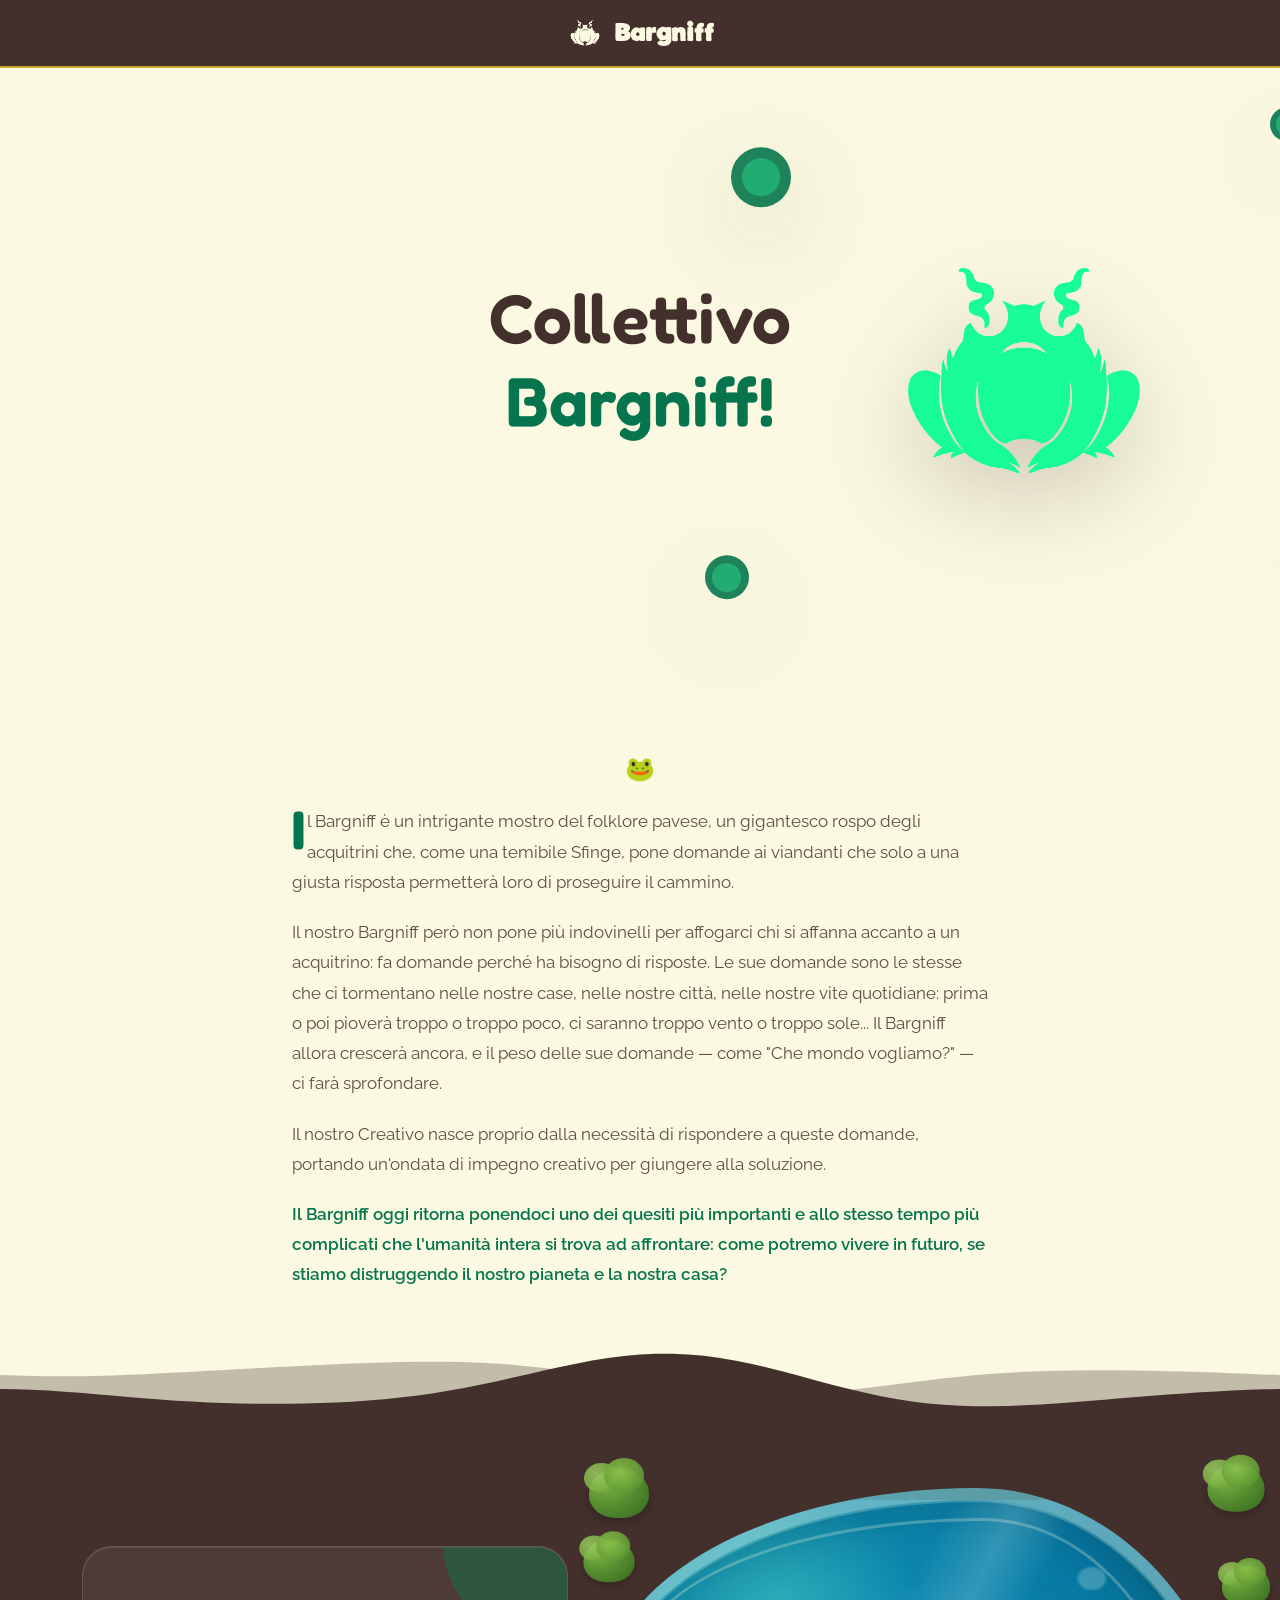
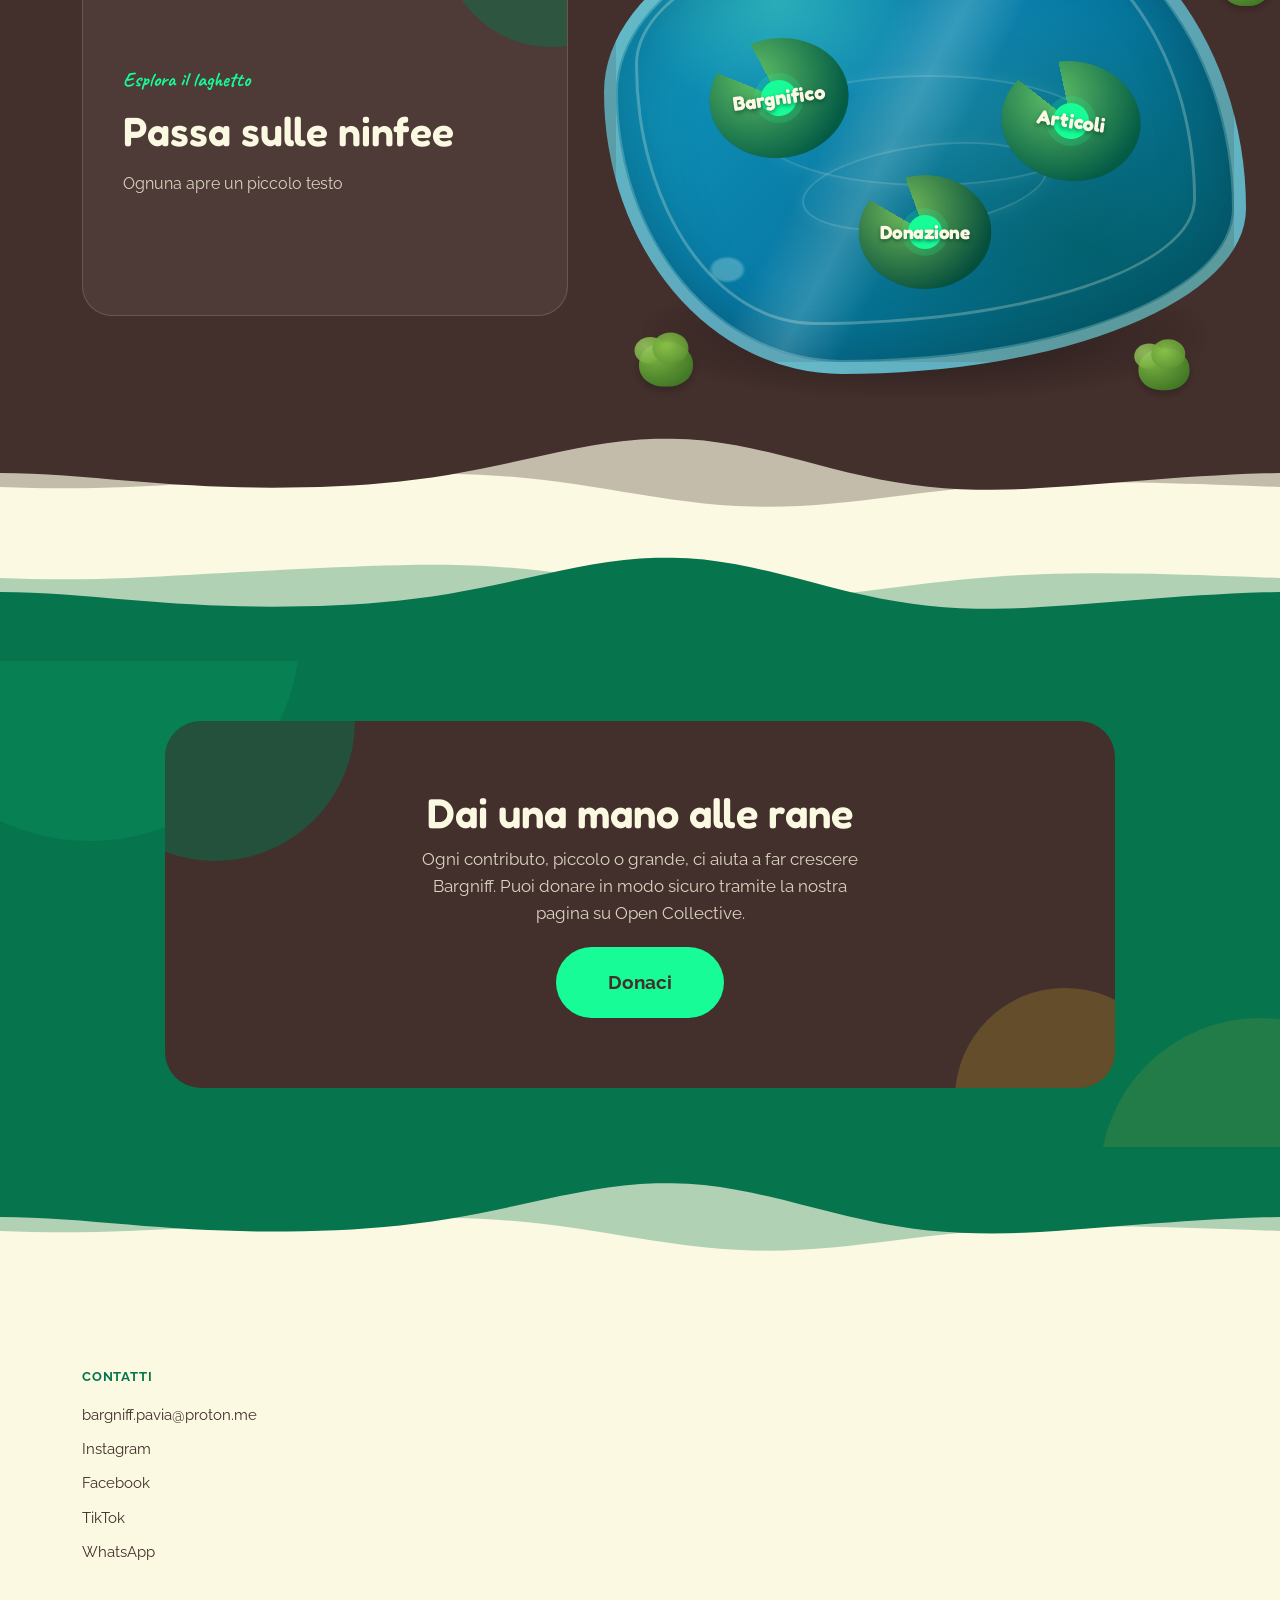
==== index.html @ 1fb90e7a "cambiato Rocco plz poesia" ====
<!doctype html>
<html lang="it">
	<head>
		<meta charset="UTF-8" />
		<meta name="viewport" content="width=device-width, initial-scale=1.0, minimum-scale=1.0" />

		<script>
			// avvio anticipato del feed Instagram: parte subito, senza aspettare CSS e font
			(function () {
				function loadEmbed() {
					if (window.__igScript) return;
					var s = document.createElement("script");
					s.async = true;
					s.src = "https://www.instagram.com/embed.js";
					window.__igScript = s;
					document.head.appendChild(s);
				}

				try {
					var cached = JSON.parse(localStorage.getItem("bargniff:instagram") || "[]");
					if (Array.isArray(cached) && cached.length) loadEmbed();
				} catch (e) {}

				window.__igList = fetch("/api/instagram", { cache: "no-cache" })
					.then(function (r) { if (!r.ok) throw new Error("bad response"); return r.json(); })
					.then(function (list) { if (Array.isArray(list) && list.length) loadEmbed(); return list; });
				window.__igList.catch(function () {});
			})();
		</script>

		<title>Bargniff</title>

		<link rel="icon" type="image/png" href="/assets/rana-crema.png?v=1" />
		<link rel="apple-touch-icon" href="/assets/rana-crema.png?v=1" />

		<link rel="preconnect" href="https://fonts.googleapis.com" />
		<link rel="preconnect" href="https://fonts.gstatic.com" crossorigin />

		<link
			href="https://fonts.googleapis.com/css2?family=Fredoka:wght@500;600;700&family=Raleway:wght@400;500;600;700&family=Caveat:wght@600;700&display=swap"
			rel="stylesheet"
		/>

		<style>
			@font-face {
				font-family: "Les Flos Sage";
				src: url("assets/fonts/Les-Flos-Sage.otf") format("opentype");
			}

			@font-face {
				font-family: "Les Flos Chaos";
				src: url("assets/fonts/Les-Flos-Chaos.otf") format("opentype");
			}

			@font-face {
				font-family: "Les Flos Sans";
				src: url("assets/fonts/Les-Flos-Sans.otf") format("opentype");
			}

			:root {
				--brown: #432f2c;
				--gold: #c8a627;
				--cream: #fbf9e1;
				--forest: #06754d;
				--mint: #17fc96;
				--shadow: 0 18px 40px -20px rgba(67, 47, 44, 0.45);
				--ease: cubic-bezier(0.22, 0.61, 0.36, 1);
			}

			* {
				margin: 0;
				padding: 0;
				box-sizing: border-box;
			}

			html {
				scroll-behavior: smooth;
				/* evita il bordo bianco ai lati su mobile quando si fa pinch-zoom / overscroll:
				   senza questo, lo sfondo di <html> resta bianco (default del browser) mentre
				   <body> ha lo sfondo crema, e la differenza si vede ai bordi quando si zooma */
				background: var(--cream);
				height: 100%;
			}

			body {
				background: var(--cream);
				color: var(--brown);
				font-family: "Raleway", sans-serif;
				line-height: 1.6;
				overflow-x: hidden;
				min-height: 100%;
				width: 100%;
				-webkit-font-smoothing: antialiased;
			}

			h1, h2, h3 {
				font-family: "Fredoka", sans-serif;
				font-weight: 600;
				line-height: 1.05;
			}

			a {
				color: inherit;
				text-decoration: none;
			}

			img {
				max-width: 100%;
				display: block;
			}

			ul {
				list-style: none;
			}

			::selection {
				background: var(--mint);
				color: var(--brown);
			}

			:focus-visible {
				outline: 3px solid var(--forest);
				outline-offset: 3px;
				border-radius: 4px;
			}

			.wrap {
				width: 100%;
				max-width: 1180px;
				margin: 0 auto;
				padding: 0 32px;
			}

			/* header */

			header {
				position: fixed;
				top: 0;
				left: 0;
				right: 0;
				z-index: 100;
				background: var(--brown);
				color: var(--cream);
				border-bottom: 2px solid var(--gold);
			}

			.nav {
				display: flex;
				align-items: center;
				justify-content: center;
				padding: 14px 32px;
				max-width: 1180px;
				margin: 0 auto;
			}

			.brand {
				display: flex;
				align-items: center;
				gap: 10px;
				font-family: "Les Flos Sage", sans-serif;
				font-size: 1.5rem;
				font-weight: 700;
				color: var(--cream);
			}

			.brand img {
				width: 38px;
				height: 38px;
				object-fit: contain;
			}

			/* hero */

			.hero {
				position: relative;
				min-height: 80vh;
				display: flex;
				align-items: center;
				padding: 60px 0;
				overflow: hidden;
				background: var(--cream);
			}

			.hero .wrap {
				max-width: 100%;
				padding: 0 40px;
			}

			.hero-copy {
				position: relative;
				z-index: 2;
				width: 100%;
				text-align: center;
			}

			.hero-copy h1 {
				max-width: 900px;
				margin: 0 auto;
				font-size: clamp(2.6rem, 5.4vw, 4.6rem);
				color: var(--brown);
				text-align: center;
			}

			.hero-copy h1 span {
				display: block;
				margin-top: 10px;
				color: var(--forest);
			}

			/* decorazione hero: laghetto con increspature e rana */

			.pond {
				position: absolute;
				right: -6%;
				top: 50%;
				width: min(52vw, 720px);
				transform: translateY(-50%);
				z-index: 1;
				filter: drop-shadow(0 30px 50px rgba(67, 47, 44, 0.25));
			}

			.pond svg {
				width: 100%;
				display: block;
			}

			.ripple {
				transform-origin: center;
				opacity: 0;
				animation: ripple 4.5s var(--ease) infinite;
			}

			.ripple.r2 { animation-delay: 1.5s; }
			.ripple.r3 { animation-delay: 3s; }

			@keyframes ripple {
				from { transform: scale(0.7); opacity: 0.55; }
				to { transform: scale(1.55); opacity: 0; }
			}

			.hero-frog {
				position: absolute;
				left: 50%;
				top: 50%;
				width: 46%;
				transform: translate(-50%, -46%);
				animation: bob 6s ease-in-out infinite;
			}

			@keyframes bob {
				0%, 100% { transform: translate(-50%, -46%) rotate(0); }
				50% { transform: translate(-50%, -49%) rotate(-2deg); }
			}

			.lily {
				position: absolute;
				border-radius: 50%;
				background: var(--forest);
				opacity: 0.9;
			}

			.lily::after {
				content: "";
				position: absolute;
				inset: 18%;
				border-radius: 50%;
				background: var(--mint);
				opacity: 0.35;
			}

			/* onde tra le sezioni */

			.wave {
				position: relative;
				width: 100%;
				height: 130px;
				overflow: hidden;
				line-height: 0;
				margin: -1px 0;
				padding: 0;
				background: transparent;
			}

			.wave svg {
				display: block;
				width: 200%;
				height: 100%;
			}

			.wave path {
				stroke: none;
			}

			.wave-back-layer {
				opacity: 0.3;
			}

			.wave-up svg {
				animation: wave-drift-rtl 22s linear infinite;
			}

			.wave-down svg {
				animation: wave-drift-ltr 22s linear infinite;
			}

			@keyframes wave-drift-rtl {
				from { transform: translateX(0); }
				to { transform: translateX(-50%); }
			}

			@keyframes wave-drift-ltr {
				from { transform: translateX(-50%); }
				to { transform: translateX(0); }
			}

			/* sezioni generiche */

			section {
				position: relative;
			}

			/* le decorazioni che sporgono (cespugli, ninfee) vengono tagliate invece di allargare la pagina */
			main,
			footer {
				overflow-x: hidden;
				overflow-x: clip;
			}

			.section-pad {
				padding: 30px 0;
			}

			/* missione */

			.mission {
				background: var(--brown);
				color: var(--cream);
			}

			.mission .wrap {
				display: grid;
				grid-template-columns: 0.9fr 1.1fr;
				gap: 36px;
				align-items: center;
			}

			/* pannello testo missione */

			.mission-info-panel {
				position: relative;
				min-height: 370px;
				display: flex;
				flex-direction: column;
				justify-content: center;
				padding: 44px 40px;
				overflow: hidden;
				border: 1px solid rgba(251, 249, 225, 0.15);
				border-radius: 30px;
				background: rgba(251, 249, 225, 0.06);
				box-shadow: inset 0 1px 0 rgba(251, 249, 225, 0.1);
			}

			.mission-info-panel::before {
				content: "";
				position: absolute;
				width: 220px;
				height: 220px;
				top: -120px;
				right: -95px;
				border-radius: 50%;
				background: var(--forest);
				opacity: 0.45;
			}

			.mission-info-panel > * {
				position: relative;
				z-index: 1;
			}

			.mission-info-panel .eyebrow {
				margin-bottom: 14px;
				color: var(--mint);
				font-family: "Caveat", cursive;
				font-size: 1.25rem;
				font-weight: 700;
			}

			.mission-info-panel h2 {
				color: var(--cream);
				font-size: clamp(2rem, 3.2vw, 2.55rem);
				transition: color 0.25s var(--ease);
			}

			.mission-info-panel p:last-child {
				max-width: 430px;
				margin-top: 18px;
				color: rgba(251, 249, 225, 0.8);
				font-size: 1.03rem;
			}

			.mission-info-panel.is-active h2 {
				color: var(--mint);
			}

			/* laghetto della missione */

			.mission-pond-scene {
				position: relative;
				width: 108%;
				max-width: 900px;
				margin: 0 auto;
				isolation: isolate;
			}

			.mission-pond-scene::before {
				content: "";
				position: absolute;
				left: 6%;
				right: 6%;
				bottom: -5%;
				height: 26%;
				z-index: 0;
				background: radial-gradient(ellipse at center, rgba(0, 0, 0, 0.4) 0%, rgba(0, 0, 0, 0.2) 40%, rgba(0, 0, 0, 0) 75%);
				pointer-events: none;
			}

			.mission-pond {
				position: relative;
				width: 100%;
				aspect-ratio: 1.32/1;
				overflow: hidden;
				isolation: isolate;
				z-index: 1;
				background:
					radial-gradient(ellipse at 26% 22%, rgba(103, 244, 202, 0.34), transparent 22%),
					radial-gradient(ellipse at 75% 74%, rgba(1, 79, 72, 0.48), transparent 47%),
					radial-gradient(ellipse at 55% 48%, rgba(91, 211, 225, 0.19), transparent 42%),
					linear-gradient(135deg, #149fc0 0%, #087ca7 48%, #056b83 100%);
				border-radius: 58% 42% 63% 37% / 42% 66% 34% 58%;
				border: 12px solid rgba(251, 249, 225, 0.35);
				box-shadow:
					inset 0 0 0 2px rgba(208, 255, 237, 0.24),
					inset 18px 20px 60px rgba(0, 45, 69, 0.22),
					inset -24px -20px 50px rgba(0, 44, 55, 0.24);
			}

			.mission-pond::before {
				content: "";
				position: absolute;
				inset: 4% 6% 8% 3%;
				z-index: 1;
				pointer-events: none;
				border-radius: 62% 38% 68% 32% / 36% 69% 31% 64%;
				border: 3px solid rgba(251, 249, 225, 0.25);
			}

			.mission-pond::after {
				content: "";
				position: absolute;
				inset: 0;
				z-index: 0;
				pointer-events: none;
				background:
					radial-gradient(ellipse at 18% 80%, rgba(223, 255, 232, 0.28) 0 2%, transparent 2.6%),
					radial-gradient(ellipse at 77% 17%, rgba(223, 255, 232, 0.24) 0 1.8%, transparent 2.4%),
					linear-gradient(118deg, transparent 39%, rgba(232, 255, 248, 0.18) 47%, transparent 54%);
				mix-blend-mode: screen;
				animation: waterGlint 9s ease-in-out infinite alternate;
			}

			@keyframes waterGlint {
				from { transform: translateX(-8%) translateY(2%); }
				to { transform: translateX(8%) translateY(-2%); }
			}

			/* increspature statiche del laghetto */

			.pond-ripple {
				position: absolute;
				border: 2px solid rgba(251, 249, 225, 0.15);
				border-radius: 50%;
				pointer-events: none;
				z-index: 1;
				box-shadow: 0 0 18px rgba(198, 255, 238, 0.08);
			}

			.pond-ripple.ripple-a {
				width: 55%;
				height: 24%;
				left: 23%;
				top: 38%;
			}

			.pond-ripple.ripple-b {
				width: 40%;
				height: 18%;
				left: 30%;
				top: 53%;
				transform: rotate(-8deg);
			}

			/* cespugli intorno al laghetto */

			.bush {
				position: absolute;
				width: 60px;
				height: 50px;
				z-index: 2;
				pointer-events: none;
				border-radius: 50% 50% 45% 45%;
				background: radial-gradient(ellipse at 30% 30%, #7cb342 0%, #558b2f 50%, #33691e 100%);
				box-shadow: 0 4px 8px rgba(0, 0, 0, 0.2);
			}

			.bush::after {
				content: "";
				position: absolute;
				width: 40px;
				height: 35px;
				top: -10px;
				left: 15px;
				border-radius: 50%;
				background: radial-gradient(ellipse at 40% 40%, #8bc34a 0%, #689f38 60%, #4a7c2c 100%);
				opacity: 0.9;
			}

			.bush::before {
				content: "";
				position: absolute;
				width: 35px;
				height: 30px;
				top: -5px;
				left: -5px;
				border-radius: 50%;
				background: radial-gradient(ellipse at 35% 35%, #9ccc65 0%, #7cb342 60%, #5a8a2e 100%);
				opacity: 0.85;
			}

			.bush-1 { top: -20px; left: -15px; }
			.bush-2 { top: 10%; left: -25px; transform: scale(0.85); }
			.bush-3 { bottom: -15px; left: 5%; transform: scale(0.9); }
			.bush-4 { top: -25px; right: -20px; transform: scale(0.95); }
			.bush-5 { top: 15%; right: -30px; transform: scale(0.8); }
			.bush-6 { bottom: -20px; right: 8%; transform: scale(0.85); }

			/* ninfee del laghetto (le tre voci del menu) */

			.water-lily {
				position: absolute;
				width: 140px;
				height: 120px;
				z-index: 3;
				cursor: pointer;
				transition: transform 0.3s var(--ease), filter 0.3s var(--ease);
			}

			.water-lily:hover,
			.water-lily:focus-within {
				transform: scale(1.15) rotate(-3deg);
				filter: drop-shadow(0 15px 15px rgba(0, 0, 0, 0.25));
			}

			.water-lily::before {
				content: "";
				position: absolute;
				inset: 0;
				border-radius: 50%;
				background: radial-gradient(circle at 35% 30%, #5fbf65, #045c45 75%);
				-webkit-mask: conic-gradient(from -20deg, #000 0deg 320deg, transparent 320deg 360deg);
				mask: conic-gradient(from -20deg, #000 0deg 320deg, transparent 320deg 360deg);
				filter: drop-shadow(0 8px 8px rgba(0, 0, 0, 0.2));
			}

			.water-lily::after {
				content: "";
				position: absolute;
				width: 36px;
				height: 36px;
				left: 50%;
				top: 50%;
				transform: translate(-50%, -50%);
				border-radius: 50%;
				background: var(--mint);
				box-shadow: 0 0 0 7px rgba(23, 252, 150, 0.18);
			}

			.water-lily button {
				position: absolute;
				inset: 0;
				z-index: 2;
				appearance: none;
				border: 0;
				background: transparent;
				cursor: pointer;
				display: flex;
				align-items: center;
				justify-content: center;
				padding: 0 22px;
				font-family: "Fredoka", sans-serif;
				font-size: 1.25rem;
				font-weight: 700;
				color: var(--cream);
				text-align: center;
				text-shadow: 0 2px 4px rgba(0, 55, 44, 0.6);
			}

			.water-lily button:focus-visible {
				outline: 3px solid var(--cream);
				outline-offset: 4px;
				border-radius: 50%;
			}

			.lily-one { left: 15%; top: 30%; transform: rotate(-8deg); }
			.lily-two { right: 15%; top: 35%; transform: rotate(8deg); }

			.lily-donation {
				left: 50%;
				bottom: 15%;
				transform: translateX(-50%) rotate(0deg) scale(0.95);
			}

			.lily-donation::before {
				background: radial-gradient(circle at 35% 30%, #72bb59, #064f3d 75%);
			}

			.lily-donation:hover,
			.lily-donation:focus-within {
				transform: translateX(-50%) scale(1.1) rotate(0);
			}

			/* ninfee piccole, solo decorative */

			.mini-lily {
				width: 76px;
				height: 64px;
				z-index: 2;
				opacity: 0.88;
				pointer-events: none;
				animation: lilyDrift 6s ease-in-out infinite;
			}

			.mini-lily::after {
				width: 18px;
				height: 18px;
				box-shadow: 0 0 0 4px rgba(23, 252, 150, 0.17);
			}

			.mini-one { left: 38%; bottom: 17%; }
			.mini-two { right: 35%; top: 16%; animation-delay: -3s; }

			@keyframes lilyDrift {
				0%, 100% { transform: rotate(-10deg) translateY(0); }
				50% { transform: rotate(-4deg) translateY(-6px); }
			}

			.lily-one:hover,
			.lily-one:focus-within,
			.lily-two:hover,
			.lily-two:focus-within {
				transform: scale(1.1) rotate(0);
			}

			/* leggenda del Bargniff */

			.legend {
				background: var(--cream);
				padding-bottom: 40px;
			}

			.legend-wrap {
				max-width: 760px;
			}

			.legend-eyebrow {
				margin-bottom: 18px;
				color: var(--forest);
				font-family: "Caveat", cursive;
				font-size: 1.5rem;
				font-weight: 700;
				text-align: center;
			}

			.legend-text p {
				margin-bottom: 20px;
				color: rgba(67, 47, 44, 0.85);
				font-size: 1.08rem;
				line-height: 1.75;
			}

			.legend-text p:last-child {
				margin-bottom: 0;
				color: var(--forest);
				font-weight: 600;
			}

			.legend-text p:first-child::first-letter {
				margin-right: 2px;
				float: left;
				color: var(--forest);
				font-family: "Fredoka", sans-serif;
				font-size: 3.4rem;
				font-weight: 700;
				line-height: 0.85;
			}

			/* perché le rane: le tre card */

			.why {
				background: var(--cream);
				padding-top: 120px;
				padding-bottom: 70px;
			}

			.why-grid {
				display: grid;
				grid-template-columns: repeat(3, 1fr);
				gap: 28px;
			}

			.why-card {
				padding: 34px 28px;
				background: #fff8e6;
				border: 1px solid rgba(67, 47, 44, 0.08);
				border-radius: 26px;
				transition: transform 0.3s var(--ease), box-shadow 0.3s var(--ease);
			}

			.why-card:hover {
				transform: translateY(-8px);
				box-shadow: var(--shadow);
			}

			.why-icon {
				width: 64px;
				height: 64px;
				display: flex;
				align-items: center;
				justify-content: center;
				margin-bottom: 20px;
				border-radius: 18px;
			}

			.why-icon img {
				width: 70%;
			}

			.why-card:nth-child(1) .why-icon { background: #eadfb4; }
			.why-card:nth-child(2) .why-icon { background: var(--brown); }
			.why-card:nth-child(3) .why-icon { background: var(--forest); }

			.why-card h3 {
				margin-bottom: 10px;
				font-size: 1.25rem;
			}

			.why-card p {
				color: rgba(67, 47, 44, 0.75);
				font-size: 0.98rem;
			}

			/* schede degli articoli */

			.art-card {
				display: block;
				overflow: hidden;
				color: inherit;
			}

			.art-cover {
				aspect-ratio: 16 / 10;
				margin: -34px -28px 22px;
				overflow: hidden;
				background: #eadfb4;
			}

			.art-cover img {
				width: 100%;
				height: 100%;
				object-fit: cover;
			}

			.art-date {
				display: block;
				margin-bottom: 8px;
				color: var(--forest);
				font-size: 0.82rem;
				font-weight: 700;
				letter-spacing: 0.05em;
				text-transform: uppercase;
			}

			.art-more {
				display: inline-block;
				margin-top: 14px;
				color: var(--forest);
				font-weight: 700;
			}

			/* sezione donazione (verde) */

			.donation-section {
				position: relative;
				background: var(--forest);
				color: var(--cream);
				overflow: hidden;
			}

			.donation-content-wrap {
				position: relative;
				z-index: 2;
				padding: 60px 0;
			}

			.donation-box {
				position: relative;
				display: flex;
				flex-direction: column;
				align-items: center;
				text-align: center;
				gap: 20px;
				max-width: 950px;
				margin: 0 auto;
				padding: 70px 56px;
				overflow: hidden;
				background: var(--brown);
				color: var(--cream);
				border-radius: 36px;
				scroll-margin-top: 110px;
			}

			.donation-box::before,
			.donation-box::after {
				content: "";
				position: absolute;
				border-radius: 50%;
			}

			.donation-box::before {
				width: 280px;
				height: 280px;
				top: -140px;
				left: -90px;
				background: var(--forest);
				opacity: 0.5;
			}

			.donation-box::after {
				width: 220px;
				height: 220px;
				right: -60px;
				bottom: -120px;
				background: var(--gold);
				opacity: 0.25;
			}

			.donation-content {
				position: relative;
				z-index: 2;
			}

			.donation-content h3 {
				margin-bottom: 12px;
				color: var(--cream);
				font-size: clamp(1.9rem, 3.4vw, 2.6rem);
			}

			.donation-content p {
				max-width: 460px;
				margin: 0 auto;
				color: rgba(251, 249, 225, 0.82);
				font-size: 1.05rem;
			}

			.donation-button {
				position: relative;
				z-index: 2;
				flex-shrink: 0;
				padding: 20px 52px;
				border-radius: 100px;
				background: var(--mint);
				color: var(--brown);
				font-size: 1.2rem;
				font-weight: 700;
				transition: transform 0.25s var(--ease), background 0.25s var(--ease);
			}

			.donation-button:hover {
				background: #3cffa8;
				transform: translateY(-3px);
			}

			/* decorazioni della sezione donazione */

			.donation-section::before {
				content: "";
				position: absolute;
				width: 420px;
				height: 420px;
				top: -240px;
				left: -120px;
				border-radius: 50%;
				background: rgba(23, 252, 150, 0.08);
				pointer-events: none;
			}

			.donation-section::after {
				content: "";
				position: absolute;
				width: 320px;
				height: 320px;
				right: -140px;
				bottom: -190px;
				border-radius: 50%;
				background: rgba(200, 166, 39, 0.14);
				pointer-events: none;
			}

			/* footer */

			footer {
				padding: 90px 0 40px;
			}

			.foot-top {
				display: grid;
				grid-template-columns: 1fr;
				gap: 50px;
			}

			.foot-col p {
				max-width: 280px;
				color: rgba(67, 47, 44, 0.7);
				font-size: 0.95rem;
			}

			.foot-col h4 {
				margin-bottom: 16px;
				color: var(--forest);
				font-size: 0.82rem;
				letter-spacing: 0.06em;
				text-transform: uppercase;
			}

			.foot-col ul li {
				margin-bottom: 10px;
				font-size: 0.95rem;
			}

			.foot-col ul li a:hover {
				color: var(--forest);
			}

			/* animazione di comparsa allo scroll */

			.reveal {
				opacity: 0;
				transform: translateY(24px);
				transition: opacity 0.7s var(--ease), transform 0.7s var(--ease);
			}

			.reveal.in {
				opacity: 1;
				transform: translateY(0);
			}

			/* instagram */

			.insta {
				background: var(--cream);
				padding-bottom: 70px;
			}

			.insta-title {
				margin-bottom: 30px;
				color: var(--forest);
				font-size: clamp(1.8rem, 3vw, 2.4rem);
				text-align: center;
			}

			.insta-grid {
				display: grid;
				grid-template-columns: repeat(auto-fit, minmax(min(326px, 100%), 1fr));
				gap: 24px;
				align-items: start;
				justify-items: center;
			}

			.insta-card {
				position: relative;
				width: 100%;
				max-width: 540px;
			}

			.insta-card.is-loading {
				min-height: 520px;
			}

			.insta-grid .instagram-media {
				margin: 0 auto !important;
			}

			@media (max-width: 420px) {
				.insta-grid .instagram-media {
					min-width: 0 !important;
					max-width: 100% !important;
				}
			}

			/* box di caricamento mostrato finché il post non è pronto */

			.insta-skel {
				position: absolute;
				inset: 0;
				display: flex;
				flex-direction: column;
				gap: 14px;
				padding: 16px;
				overflow: hidden;
				background: #fff;
				border: 1px solid rgba(67, 47, 44, 0.12);
				border-radius: 14px;
				box-shadow: var(--shadow);
			}

			.insta-card:not(.is-loading) .insta-skel {
				display: none;
			}

			.insta-skel i {
				display: block;
				height: 12px;
				border-radius: 6px;
				background: linear-gradient(90deg, #efe8c8 25%, #f8f3da 50%, #efe8c8 75%);
				background-size: 200% 100%;
				animation: instaShimmer 1.4s linear infinite;
			}

			.insta-skel-head {
				display: flex;
				align-items: center;
				gap: 12px;
			}

			.insta-skel-head > i {
				width: 42px;
				height: 42px;
				flex: none;
				border-radius: 50%;
			}

			.insta-skel-head > div {
				flex: 1;
				display: flex;
				flex-direction: column;
				gap: 8px;
			}

			.insta-skel-head > div i:first-child { width: 55%; }
			.insta-skel-head > div i:last-child { width: 35%; }

			.insta-skel .insta-skel-media {
				flex: 1;
				height: auto;
				min-height: 220px;
				border-radius: 10px;
			}

			.insta-skel i:last-child { width: 70%; }

			@keyframes instaShimmer {
				from { background-position: 200% 0; }
				to { background-position: -200% 0; }
			}

			.insta-fallback {
				display: flex;
				align-items: center;
				justify-content: center;
				min-height: 120px;
				padding: 20px;
				background: #fff8e6;
				border: 1px solid rgba(67, 47, 44, 0.12);
				border-radius: 14px;
				color: var(--forest);
				font-weight: 600;
				text-align: center;
			}

			.insta-follow {
				margin-top: 28px;
				color: var(--forest);
				font-weight: 600;
				text-align: center;
			}

			/* responsive */

			@media (max-width: 920px) {
				.mission .wrap { grid-template-columns: 1fr; }
				.mission-pond-scene { width: 105%; max-width: 850px; }
				.why-grid { grid-template-columns: 1fr; }
				.foot-top { grid-template-columns: 1fr; gap: 34px; }
			}

			@media (max-width: 760px) {
				.nav { padding: 12px 20px; }
				.hero { padding-top: 188px; }
				.hero .wrap { padding: 0 20px; }
				.hero-copy h1 { font-size: clamp(2.8rem, 12vw, 6rem); }

				.pond {
					width: 82vw;
					top: auto;
					bottom: -6%;
					transform: none;
					opacity: 0.9;
				}

				.wave { height: 90px; }
				/* laghetto un po' più largo della colonna, ma centrato (sporgeva solo a destra) */
				.mission-pond-scene {
					width: calc(100% + 36px);
					max-width: 650px;
					margin-left: max(-18px, calc((100% - 650px) / 2));
				}

				.bush-1 { left: -6px; }
				.bush-2 { left: -12px; }
				.bush-4 { right: -8px; }
				.bush-5 { right: -14px; }
				.mission-pond { aspect-ratio: 1.25/1; }
				.water-lily { width: 105px; height: 88px; }
				.water-lily button { padding: 0 17px; font-size: 0.85rem; }

				.lily-donation {
					left: 38%;
					bottom: 4%;
					transform: scale(0.78) rotate(-7deg);
				}

				.donation-content-wrap { padding: 50px 0; }
				.donation-box { padding: 40px 26px; }
				.donation-content h3 { font-size: 2rem; }
				.why { padding-top: 90px; padding-bottom: 50px; }
				.legend-text p { font-size: 1rem; }
				.legend-text p:first-child::first-letter { font-size: 2.6rem; }
			}

			/* rispetta la preferenza di movimento ridotto */

			@media (prefers-reduced-motion: reduce) {
				*, *::before, *::after {
					animation-duration: 0.001ms !important;
					animation-iteration-count: 1 !important;
					transition-duration: 0.001ms !important;
					scroll-behavior: auto !important;
				}
			}
		</style>
	</head>

	<body>
	<header>
	<div class="nav">
		<a href="#top" class="brand">
			<img src="assets/rana-crema.png" alt="" />
			Bargniff
		</a>
	</div>
	</header>

	<main id="top">
	<!-- hero -->
	<section class="hero">
		<div class="pond" aria-hidden="true">
			<svg viewBox="0 0 600 600" xmlns="http://www.w3.org/2000/svg">
				<circle class="ripple r1" cx="300" cy="300" r="140" fill="none" stroke="#06754d" stroke-width="2" />
				<circle class="ripple r2" cx="300" cy="300" r="140" fill="none" stroke="#c8a627" stroke-width="2" />
				<circle class="ripple r3" cx="300" cy="300" r="140" fill="none" stroke="#17fc96" stroke-width="2" />
			</svg>

			<img class="hero-frog" src="assets/rana-verde.png" alt="Bargniff, la mascotte rana del progetto" />

			<div class="lily" style="width: 60px; height: 60px; left: 6%; top: 18%"></div>
			<div class="lily" style="width: 34px; height: 34px; right: 8%; top: 12%"></div>
			<div class="lily" style="width: 44px; height: 44px; left: 2%; bottom: 14%"></div>
			<div class="lily" style="width: 26px; height: 26px; right: 4%; bottom: 22%"></div>
		</div>

		<div class="wrap">
			<div class="hero-copy reveal in">
				<h1>
					Collettivo
					<span>Bargniff!</span>
				</h1>
			</div>
		</div>
	</section>

	<!-- la leggenda del Bargniff -->
	<section class="legend section-pad" id="leggenda">
		<div class="wrap legend-wrap">
			<p class="legend-eyebrow reveal">🐸</p>

			<div class="legend-text reveal">
				<p>
					Il Bargniff è un intrigante mostro del folklore pavese, un gigantesco rospo degli
					acquitrini che, come una temibile Sfinge, pone domande ai viandanti che solo a una
					giusta risposta permetterà loro di proseguire il cammino.
				</p>

				<p>
					Il nostro Bargniff però non pone più indovinelli per affogarci chi si affanna accanto
					a un acquitrino: fa domande perché ha bisogno di risposte. Le sue domande sono le
					stesse che ci tormentano nelle nostre case, nelle nostre città, nelle nostre vite
					quotidiane: prima o poi pioverà troppo o troppo poco, ci saranno troppo vento o
					troppo sole... Il Bargniff allora crescerà ancora, e il peso delle sue domande — come
					"Che mondo vogliamo?" — ci farà sprofondare.
				</p>

				<p>
					Il nostro Creativo nasce proprio dalla necessità di rispondere a queste domande,
					portando un'ondata di impegno creativo per giungere alla soluzione.
				</p>

				<p>
					Il Bargniff oggi ritorna ponendoci uno dei quesiti più importanti e allo stesso tempo
					più complicati che l'umanità intera si trova ad affrontare: come potremo vivere in
					futuro, se stiamo distruggendo il nostro pianeta e la nostra casa?
				</p>
			</div>
		</div>
	</section>

	<div class="wave wave-down" data-fill="#432f2c" aria-hidden="true"></div>

	<!-- missione: laghetto con le tre ninfee cliccabili -->
	<section class="mission section-pad" id="missione">
		<div class="wrap">
			<div class="mission-info-panel reveal" aria-live="polite">
				<p class="eyebrow" data-mission-eyebrow>Esplora il laghetto</p>
				<h2 data-mission-title>Passa sulle ninfee</h2>
				<p data-mission-copy>Ognuna apre un piccolo testo</p>
			</div>

			<div class="mission-pond-scene reveal">
				<div class="bush bush-1" aria-hidden="true"></div>
				<div class="bush bush-2" aria-hidden="true"></div>
				<div class="bush bush-3" aria-hidden="true"></div>
				<div class="bush bush-4" aria-hidden="true"></div>
				<div class="bush bush-5" aria-hidden="true"></div>
				<div class="bush bush-6" aria-hidden="true"></div>

				<div class="mission-pond">
					<div class="pond-ripple ripple-a"></div>
					<div class="pond-ripple ripple-b"></div>

					<div class="water-lily lily-one">
						<button
							type="button"
							class="lily-trigger"
							data-eyebrow="Bargnifico"
							data-title="Storie che fanno acqua"
							data-copy="Il nostro giornale? fumetto? da decidere con Rocco"
						>
							Bargnifico
						</button>
					</div>

					<div class="water-lily lily-two">
						<button
							type="button"
							class="lily-trigger"
							data-scroll="#articoli"
							data-eyebrow="Articoli"
							data-title="Appunti dalla riva"
							data-copy="Articoli scritti da noi"
						>
							Articoli
						</button>
					</div>

					<div class="water-lily lily-donation">
						<button
							type="button"
							class="lily-trigger donation-trigger"
							data-eyebrow="Sostienici"
							data-title="Dai una mano alle rane"
							data-copy="Anche un piccolo contributo ci aiuta plz"
						>
							Donazione
						</button>
					</div>
				</div>
			</div>
		</div>
	</section>

	<div class="wave wave-up" data-fill="#432f2c" aria-hidden="true"></div>

	<!-- perché le rane -->
	<!-- articoli (gestiti da /admin; la sezione resta nascosta se non ce ne sono) -->
	<section class="why section-pad" id="articoli" hidden>
		<div class="wrap">
			<h2 class="insta-title">Articoli</h2>
			<div class="why-grid" id="art-grid"></div>
			<p class="insta-follow" id="art-all" hidden>
				<a href="/articoli">Tutti gli articoli →</a>
			</p>
		</div>
	</section>

	<!-- instagram -->
	<section class="insta" id="instagram" hidden>
		<div class="wrap">
			<h2 class="insta-title">Dal nostro Instagram</h2>
			<div class="insta-grid" id="insta-grid" aria-live="polite"></div>
			<p class="insta-follow">
				<a href="https://www.instagram.com/bargniff.pavia" target="_blank" rel="noopener noreferrer">Seguici su Instagram →</a>
			</p>
		</div>
	</section>

	<div class="wave wave-down donation-wave-top" data-fill="#06754d" aria-hidden="true"></div>

	<!-- donazione -->
	<section class="donation-section" id="donazione">
		<div class="donation-content-wrap">
			<div class="wrap">
				<div class="donation-box reveal">
					<div class="donation-content">
						<h3>Dai una mano alle rane</h3>
						<p>
							Ogni contributo, piccolo o grande, ci aiuta a far crescere Bargniff.
							Puoi donare in modo sicuro tramite la nostra pagina su Open Collective.
						</p>
					</div>
					<a
						href="https://opencollective.com/creativo-bargniff"
						class="donation-button"
						target="_blank"
						rel="noopener noreferrer"
					>
						Donaci
					</a>
				</div>
			</div>
		</div>
	</section>

	<div class="wave wave-up donation-wave-bottom" data-fill="#06754d" aria-hidden="true"></div>
	</main>

	<footer>
	<div class="wrap">
		<div class="foot-top">
			<div class="foot-col">
				<h4>Contatti</h4>
				<ul>
					<li><a href="mailto:bargniff.pavia@proton.me">bargniff.pavia@proton.me</a></li>
					<li><a href="https://www.instagram.com/bargniff.pavia" target="_blank" rel="noopener noreferrer">Instagram</a></li>
					<li><a href="https://www.facebook.com/share/19WugfELYb/" target="_blank" rel="noopener noreferrer">Facebook</a></li>
					<li><a href="https://www.tiktok.com/@bargniff.pavia" target="_blank" rel="noopener noreferrer">TikTok</a></li>
					<li><a href="https://chat.whatsapp.com/KY21HeIzXCrIF0GukNIXD5" target="_blank" rel="noopener noreferrer">WhatsApp</a></li>
				</ul>
			</div>
		</div>
	</div>
	</footer>

	<script>
	// fa comparire con una dissolvenza gli elementi ".reveal" quando entrano nello schermo
	const observer = new IntersectionObserver((entries) => {
		entries.forEach((entry) => {
			if (entry.isIntersecting) {
				entry.target.classList.add("in");
				observer.unobserve(entry.target);
			}
		});
	}, { threshold: 0.15 });

	document.querySelectorAll(".reveal").forEach((element) => observer.observe(element));

	// feed Instagram: scheletro di caricamento, cache locale e fallback (lista gestita da /admin)
	const INSTA_URL = /^https:\/\/(www\.)?instagram\.com\/(p|reel)\/[\w-]+\/?(\?[\w=&%.-]*)?$/;
	const INSTA_CACHE_KEY = "bargniff:instagram";
	const igSection = document.querySelector("#instagram");
	const igGrid = document.querySelector("#insta-grid");
	let igScriptState = "idle"; // idle | loading | ready | failed
	let igCurrent = "";

	function igCacheGet() {
		try {
			const list = JSON.parse(localStorage.getItem(INSTA_CACHE_KEY));
			return Array.isArray(list) ? list.filter((u) => INSTA_URL.test(u)).slice(0, 3) : [];
		} catch {
			return [];
		}
	}

	function igCacheSet(list) {
		try { localStorage.setItem(INSTA_CACHE_KEY, JSON.stringify(list)); } catch {}
	}

	function igProcess() {
		if (window.instgrm && window.instgrm.Embeds) window.instgrm.Embeds.process();
	}

	// usa lo script già partito dal <head>, oppure lo avvia ora
	function igLoadScript() {
		if (igScriptState !== "idle") return;
		igScriptState = "loading";

		let script = window.__igScript;
		if (!script) {
			script = document.createElement("script");
			script.async = true;
			script.src = "https://www.instagram.com/embed.js";
			document.head.appendChild(script);
		}

		if (window.instgrm) {
			igScriptState = "ready";
			return;
		}

		script.addEventListener("load", () => { igScriptState = "ready"; igProcess(); }, { once: true });
		script.addEventListener("error", () => {
			igScriptState = "failed";
			igGrid.querySelectorAll(".insta-card.is-loading").forEach(igFallback);
		}, { once: true });
	}

	// se l'embed non parte (blocco contenuti, rete lenta) resta almeno il link al post
	function igFallback(card) {
		const link = document.createElement("a");
		link.className = "insta-fallback";
		link.href = card.dataset.url;
		link.target = "_blank";
		link.rel = "noopener noreferrer";
		link.textContent = "Guarda il post su Instagram →";

		card.classList.remove("is-loading");
		card.replaceChildren(link);
		card.dispatchEvent(new Event("igdone"));
	}

	function igWatch(card) {
		const finish = () => {
			observer.disconnect();
			clearTimeout(timer);
			card.classList.remove("is-loading");
			card.dispatchEvent(new Event("igdone"));
			if (!igGrid.querySelector(".is-loading")) igGrid.removeAttribute("aria-busy");
		};

		const observer = new MutationObserver(() => {
			const frame = card.querySelector("iframe");
			if (!frame) return;

			if (frame.classList.contains("instagram-media-rendered")) finish();
			else if (!frame.dataset.watched) {
				frame.dataset.watched = "1";
				frame.addEventListener("load", finish, { once: true });
			}
		});

		observer.observe(card, { childList: true, subtree: true, attributes: true, attributeFilter: ["class"] });

		const timer = setTimeout(() => {
			if (card.querySelector("iframe")) finish();
			else { observer.disconnect(); igFallback(card); }
		}, 20000);
	}

	function igCard(url) {
		const card = document.createElement("div");
		card.className = "insta-card is-loading";
		card.dataset.url = url;

		const skeleton = document.createElement("div");
		skeleton.className = "insta-skel";
		skeleton.setAttribute("aria-hidden", "true");
		skeleton.innerHTML = '<div class="insta-skel-head"><i></i><div><i></i><i></i></div></div><i class="insta-skel-media"></i><i></i><i></i>';

		card.append(skeleton);
		return card;
	}

	// aggiunge il post vero dentro il box di caricamento e chiede a Instagram di disegnarlo
	function igStart(card) {
		if (card.dataset.started) return;
		card.dataset.started = "1";

		const quote = document.createElement("blockquote");
		quote.className = "instagram-media";
		quote.setAttribute("data-instgrm-permalink", card.dataset.url);
		quote.setAttribute("data-instgrm-version", "14");
		card.append(quote);

		igWatch(card);
		igProcess();
	}

	function igRender(list) {
		const key = JSON.stringify(list);
		if (key === igCurrent) return;
		igCurrent = key;

		// nessun post: la sezione resta nascosta e non occupa spazio
		if (!list.length) {
			igSection.hidden = true;
			igGrid.replaceChildren();
			return;
		}

		const cards = list.map(igCard);
		igSection.hidden = false;
		igGrid.setAttribute("aria-busy", "true");
		igGrid.replaceChildren(...cards);
		igLoadScript();

		// il primo post parte subito con tutta la banda; gli altri quando il primo è pronto
		// (o dopo 3 secondi), così il primo compare prima invece di caricare tutti insieme lentamente
		igStart(cards[0]);
		const startRest = () => cards.slice(1).forEach(igStart);
		cards[0].addEventListener("igdone", startRest, { once: true });
		setTimeout(startRest, 3000);
	}

	async function loadInstagram() {
		// mostra subito i post dell'ultima visita, poi aggiorna con la lista fresca
		const cached = igCacheGet();
		if (cached.length) igRender(cached);

		try {
			const early = window.__igList || fetch("/api/instagram", { cache: "no-cache" }).then((r) => r.json());
			const fresh = (await early)
				.filter((u) => typeof u === "string" && INSTA_URL.test(u))
				.slice(0, 3);

			igCacheSet(fresh);
			igRender(fresh);
		} catch {
			if (!cached.length) igRender([]);
		}
	}

	loadInstagram();

	// articoli: schede con gli ultimi 3 pubblicati; se non ce ne sono la sezione resta nascosta
	const artSection = document.querySelector("#articoli");
	const artGrid = document.querySelector("#art-grid");
	const artAll = document.querySelector("#art-all");
	const ART_ICONS = ["assets/rana-marrone.png", "assets/rana-crema.png", "assets/rana-verde.png"];

	function artDate(iso) {
		const m = /^(\d{4})-(\d{2})-(\d{2})$/.exec(iso || "");
		if (!m) return "";
		return new Date(+m[1], +m[2] - 1, +m[3]).toLocaleDateString("it-IT", { day: "numeric", month: "long", year: "numeric" });
	}

	function artCard(article, index) {
		const card = document.createElement("a");
		card.className = "why-card art-card";
		card.href = "/articolo/" + encodeURIComponent(article.id);

		if (article.cover) {
			const cover = document.createElement("div");
			cover.className = "art-cover";
			const img = document.createElement("img");
			img.src = "/api/img/" + encodeURIComponent(article.cover);
			img.alt = "";
			img.loading = "lazy";
			cover.append(img);
			card.append(cover);
		} else {
			const icon = document.createElement("div");
			icon.className = "why-icon";
			const img = document.createElement("img");
			img.src = ART_ICONS[index % ART_ICONS.length];
			img.alt = "";
			icon.append(img);
			card.append(icon);
		}

		const date = document.createElement("span");
		date.className = "art-date";
		date.textContent = artDate(article.date);

		const title = document.createElement("h3");
		title.textContent = article.title;

		card.append(date, title);

		if (article.excerpt) {
			const excerpt = document.createElement("p");
			excerpt.textContent = article.excerpt;
			card.append(excerpt);
		}

		const more = document.createElement("span");
		more.className = "art-more";
		more.textContent = "Leggi l'articolo →";
		card.append(more);
		return card;
	}

	async function loadArticles() {
		try {
			const response = await fetch("/api/articles");
			if (!response.ok) throw new Error("bad response");
			const list = await response.json();
			if (!Array.isArray(list) || !list.length) { artSection.hidden = true; return; }

			artGrid.replaceChildren(...list.slice(0, 3).map(artCard));
			artAll.hidden = list.length <= 3;
			artSection.hidden = false;
		} catch {
			artSection.hidden = true;
		}
	}

	loadArticles();

	// pannello di testo che cambia contenuto passando sopra le ninfee
	const missionPanel = document.querySelector(".mission-info-panel");

	if (missionPanel) {
		const eyebrow = missionPanel.querySelector("[data-mission-eyebrow]");
		const title = missionPanel.querySelector("[data-mission-title]");
		const copy = missionPanel.querySelector("[data-mission-copy]");

		const defaultContent = {
			eyebrow: eyebrow.textContent.trim(),
			title: title.textContent.trim(),
			copy: copy.textContent.trim(),
		};

		function showMission(trigger) {
			eyebrow.textContent = trigger.dataset.eyebrow;
			title.textContent = trigger.dataset.title;
			copy.textContent = trigger.dataset.copy;
			missionPanel.classList.add("is-active");
		}

		function resetMission() {
			eyebrow.textContent = defaultContent.eyebrow;
			title.textContent = defaultContent.title;
			copy.textContent = defaultContent.copy;
			missionPanel.classList.remove("is-active");
		}

		document.querySelectorAll(".lily-trigger").forEach((trigger) => {
			trigger.addEventListener("pointerenter", () => showMission(trigger));
			trigger.addEventListener("focus", () => showMission(trigger));

			trigger.addEventListener("click", () => {
				showMission(trigger);

				if (trigger.classList.contains("donation-trigger")) {
					document.querySelector("#donazione").scrollIntoView({ behavior: "smooth", block: "center" });
				}

				const target = trigger.dataset.scroll && document.querySelector(trigger.dataset.scroll);
				if (target && !target.hidden) target.scrollIntoView({ behavior: "smooth", block: "start" });
			});

			trigger.addEventListener("pointerleave", () => {
				if (document.activeElement !== trigger) resetMission();
			});

			trigger.addEventListener("blur", resetMission);
		});
	}

	// ombra sotto l'header quando si scrolla
	const header = document.querySelector("header");

	window.addEventListener("scroll", () => {
		header.style.boxShadow = window.scrollY > 12 ? "0 8px 24px -18px rgba(67,47,44,.5)" : "none";
	}, { passive: true });

	// disegna le onde animate tra le sezioni (SVG generato via JS)
	const WAVE_SETTINGS = {
		viewBoxHeight: 130,
		cycles: 1.5,
		oscillationSpeed: 0.55,
		travelSpeed: 0.05,
		down: { center: 60, amplitude: 34 },
		up: { center: 70, amplitude: 34 },
		backLayer: { ampScale: 0.55, areaBoost: 14, phase: 2.1, speedScale: 0.6 },
	};

	const NS = "http://www.w3.org/2000/svg";

	function buildWave(el) {
		const type = el.classList.contains("wave-up") ? "up" : "down";
		const fill = el.dataset.fill;

		// larghezza molto superiore alla viewport, così la forma non si taglia durante l'oscillazione
		const tileWidth = 2880;
		const width = tileWidth * 2;
		const height = WAVE_SETTINGS.viewBoxHeight;

		const svg = document.createElementNS(NS, "svg");
		svg.setAttribute("viewBox", `0 0 ${width} ${height}`);
		svg.setAttribute("preserveAspectRatio", "none");

		const backPath = document.createElementNS(NS, "path");
		backPath.setAttribute("fill", fill);
		backPath.classList.add("wave-back-layer");

		const frontPath = document.createElementNS(NS, "path");
		frontPath.setAttribute("fill", fill);

		svg.append(backPath, frontPath);
		el.appendChild(svg);

		return { svg, type, tileWidth, width, height, backPath, frontPath };
	}

	const waves = Array.from(document.querySelectorAll(".wave")).map(buildWave);

	function wavePath(wave, time, isBackLayer) {
		const { tileWidth, width, height, type } = wave;
		const shape = WAVE_SETTINGS[type];
		const layer = isBackLayer ? WAVE_SETTINGS.backLayer : null;
		const areaSign = type === "up" ? 1 : -1;

		const center = shape.center + (layer ? areaSign * layer.areaBoost : 0);
		const amplitude = shape.amplitude * (layer ? layer.ampScale : 1);
		const phase = layer ? layer.phase : 0;
		const speedScale = layer ? layer.speedScale : 1;

		const travel = time * WAVE_SETTINGS.travelSpeed * speedScale;
		const speed = WAVE_SETTINGS.oscillationSpeed * speedScale;
		const points = 160;

		let d = `M 0 ${center}`;

		for (let i = 1; i <= points; i++) {
			const x = (i / points) * width;
			const t = (x % tileWidth) / tileWidth;
			const envelope = Math.sin(Math.PI * t);

			const main = Math.sin(t * Math.PI * WAVE_SETTINGS.cycles * 2 - travel + phase) * Math.cos(time * speed * 0.5);
			const ripple = Math.sin(t * Math.PI * WAVE_SETTINGS.cycles * 4 - travel * 1.4 + phase + 0.9) * Math.cos(time * speed * 0.7);
			const y = center + (main + ripple * 0.18) * amplitude * envelope;

			d += ` L ${x} ${y}`;
		}

		d += type === "up" ? ` L ${width} 0 L 0 0 Z` : ` L ${width} ${height} L 0 ${height} Z`;

		return d;
	}

	function drawWave(wave, time) {
		wave.backPath.setAttribute("d", wavePath(wave, time, true));
		wave.frontPath.setAttribute("d", wavePath(wave, time, false));
	}

	// disegna una volta sola la forma iniziale
	waves.forEach((wave) => drawWave(wave, 0));

	// anima solo le onde visibili, a 30 fps, e si ferma mentre si usa il feed Instagram
	// (altrimenti il JS delle onde ruba tempo al browser e i caroselli degli embed scattano)
	const reduceMotion = window.matchMedia("(prefers-reduced-motion: reduce)").matches;
	const visibleWaves = new Set();
	let wavesPaused = false;
	let lastFrame = 0;

	const waveByElement = new Map(waves.map((wave) => [wave.svg.parentElement, wave]));
	const waveObserver = new IntersectionObserver((entries) => {
		entries.forEach((entry) => {
			const wave = waveByElement.get(entry.target);
			if (entry.isIntersecting) visibleWaves.add(wave);
			else visibleWaves.delete(wave);
		});
	});
	waveByElement.forEach((wave, element) => waveObserver.observe(element));

	const instaSection = document.querySelector("#instagram");
	if (instaSection) {
		instaSection.addEventListener("pointerenter", () => { wavesPaused = true; });
		instaSection.addEventListener("pointerleave", () => { wavesPaused = false; });
	}

	function animateWaves(timestamp) {
		requestAnimationFrame(animateWaves);

		if (reduceMotion || wavesPaused || timestamp - lastFrame < 33) return;
		lastFrame = timestamp;

		const time = timestamp / 1000;
		visibleWaves.forEach((wave) => drawWave(wave, time));
	}

	requestAnimationFrame(animateWaves);
	</script>
	</body>
</html>
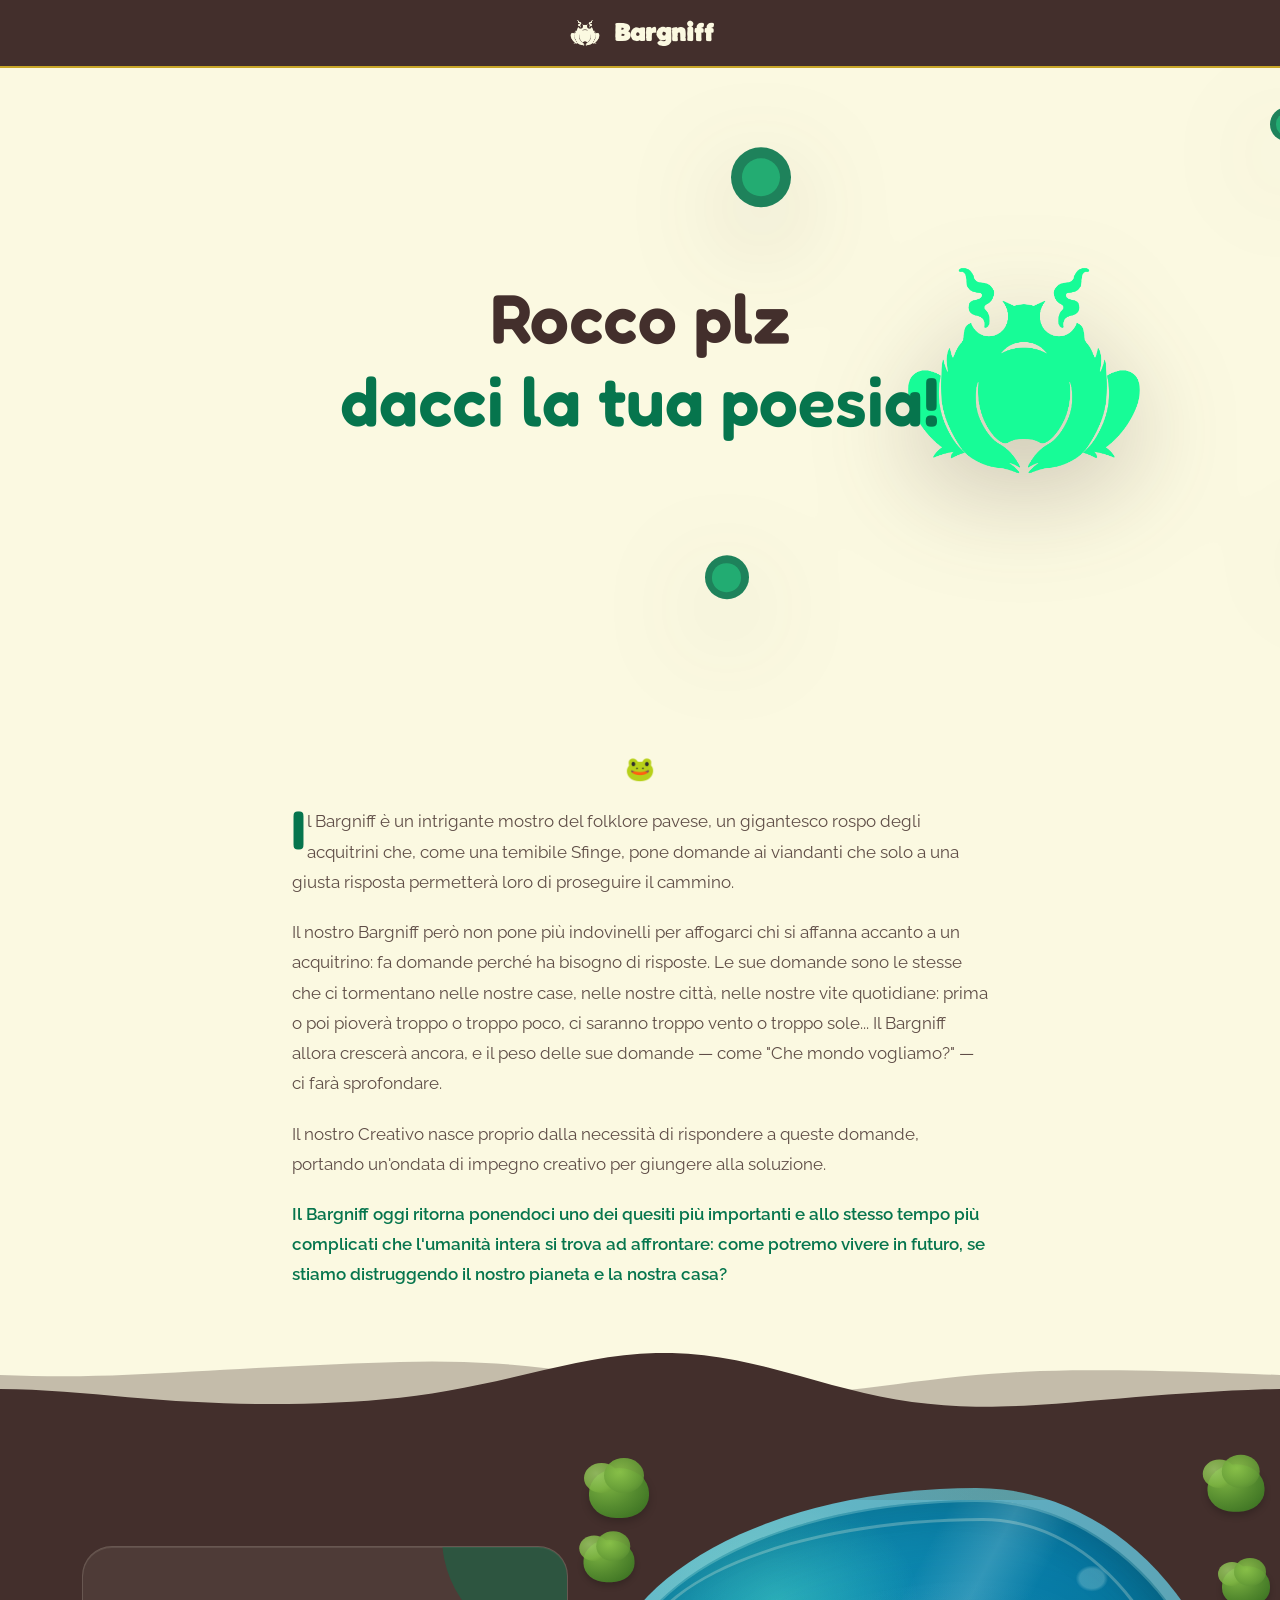
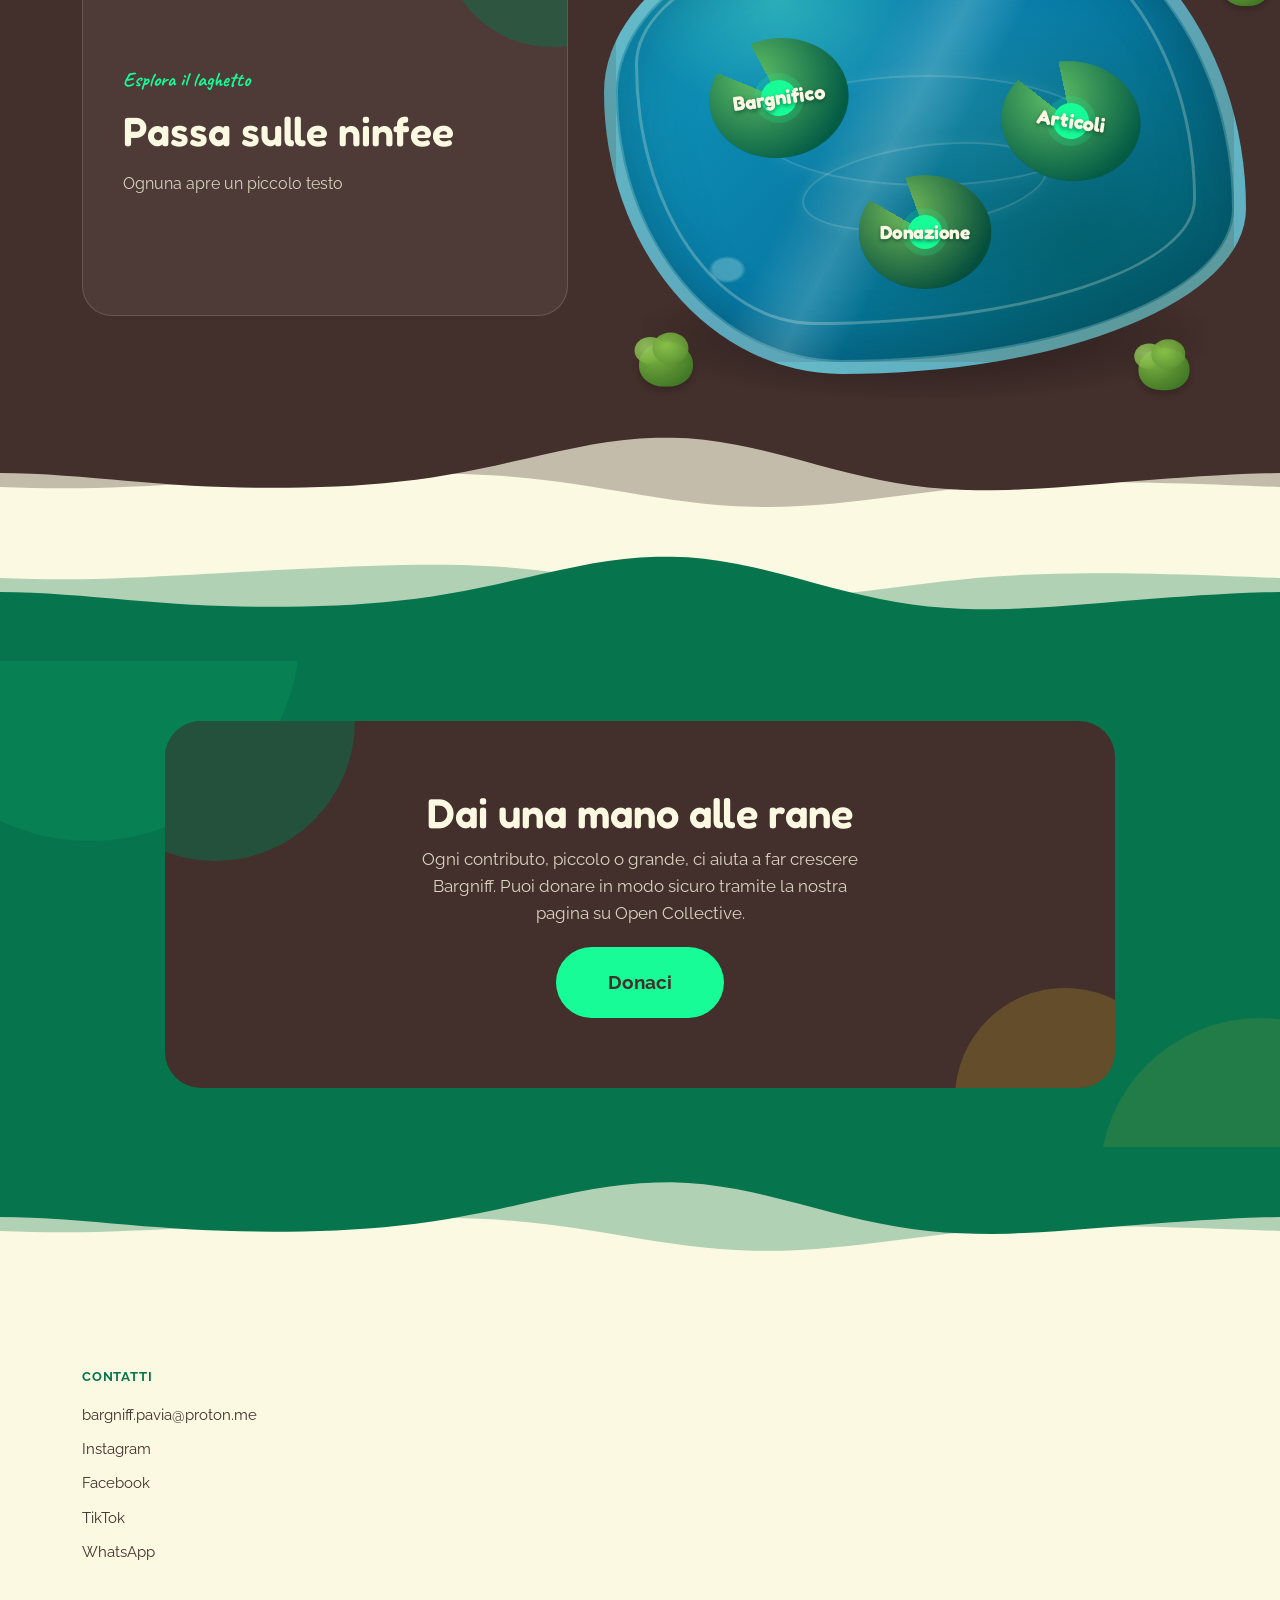
==== commit 48f2d0ab: "Pubblica nell'editor, archivio articoli e foto con testo accanto" ====
--- a/index.html
+++ b/index.html
@@ -1,1803 +1,1803 @@
-<!doctype html>
-<html lang="it">
-	<head>
-		<meta charset="UTF-8" />
-		<meta name="viewport" content="width=device-width, initial-scale=1.0, minimum-scale=1.0" />
-
-		<script>
-			// avvio anticipato del feed Instagram: parte subito, senza aspettare CSS e font
-			(function () {
-				function loadEmbed() {
-					if (window.__igScript) return;
-					var s = document.createElement("script");
-					s.async = true;
-					s.src = "https://www.instagram.com/embed.js";
-					window.__igScript = s;
-					document.head.appendChild(s);
-				}
-
-				try {
-					var cached = JSON.parse(localStorage.getItem("bargniff:instagram") || "[]");
-					if (Array.isArray(cached) && cached.length) loadEmbed();
-				} catch (e) {}
-
-				window.__igList = fetch("/api/instagram", { cache: "no-cache" })
-					.then(function (r) { if (!r.ok) throw new Error("bad response"); return r.json(); })
-					.then(function (list) { if (Array.isArray(list) && list.length) loadEmbed(); return list; });
-				window.__igList.catch(function () {});
-			})();
-		</script>
-
-		<title>Bargniff</title>
-
-		<link rel="icon" type="image/png" href="/assets/rana-crema.png?v=1" />
-		<link rel="apple-touch-icon" href="/assets/rana-crema.png?v=1" />
-
-		<link rel="preconnect" href="https://fonts.googleapis.com" />
-		<link rel="preconnect" href="https://fonts.gstatic.com" crossorigin />
-
-		<link
-			href="https://fonts.googleapis.com/css2?family=Fredoka:wght@500;600;700&family=Raleway:wght@400;500;600;700&family=Caveat:wght@600;700&display=swap"
-			rel="stylesheet"
-		/>
-
-		<style>
-			@font-face {
-				font-family: "Les Flos Sage";
-				src: url("assets/fonts/Les-Flos-Sage.otf") format("opentype");
-			}
-
-			@font-face {
-				font-family: "Les Flos Chaos";
-				src: url("assets/fonts/Les-Flos-Chaos.otf") format("opentype");
-			}
-
-			@font-face {
-				font-family: "Les Flos Sans";
-				src: url("assets/fonts/Les-Flos-Sans.otf") format("opentype");
-			}
-
-			:root {
-				--brown: #432f2c;
-				--gold: #c8a627;
-				--cream: #fbf9e1;
-				--forest: #06754d;
-				--mint: #17fc96;
-				--shadow: 0 18px 40px -20px rgba(67, 47, 44, 0.45);
-				--ease: cubic-bezier(0.22, 0.61, 0.36, 1);
-			}
-
-			* {
-				margin: 0;
-				padding: 0;
-				box-sizing: border-box;
-			}
-
-			html {
-				scroll-behavior: smooth;
-				/* evita il bordo bianco ai lati su mobile quando si fa pinch-zoom / overscroll:
-				   senza questo, lo sfondo di <html> resta bianco (default del browser) mentre
-				   <body> ha lo sfondo crema, e la differenza si vede ai bordi quando si zooma */
-				background: var(--cream);
-				height: 100%;
-			}
-
-			body {
-				background: var(--cream);
-				color: var(--brown);
-				font-family: "Raleway", sans-serif;
-				line-height: 1.6;
-				overflow-x: hidden;
-				min-height: 100%;
-				width: 100%;
-				-webkit-font-smoothing: antialiased;
-			}
-
-			h1, h2, h3 {
-				font-family: "Fredoka", sans-serif;
-				font-weight: 600;
-				line-height: 1.05;
-			}
-
-			a {
-				color: inherit;
-				text-decoration: none;
-			}
-
-			img {
-				max-width: 100%;
-				display: block;
-			}
-
-			ul {
-				list-style: none;
-			}
-
-			::selection {
-				background: var(--mint);
-				color: var(--brown);
-			}
-
-			:focus-visible {
-				outline: 3px solid var(--forest);
-				outline-offset: 3px;
-				border-radius: 4px;
-			}
-
-			.wrap {
-				width: 100%;
-				max-width: 1180px;
-				margin: 0 auto;
-				padding: 0 32px;
-			}
-
-			/* header */
-
-			header {
-				position: fixed;
-				top: 0;
-				left: 0;
-				right: 0;
-				z-index: 100;
-				background: var(--brown);
-				color: var(--cream);
-				border-bottom: 2px solid var(--gold);
-			}
-
-			.nav {
-				display: flex;
-				align-items: center;
-				justify-content: center;
-				padding: 14px 32px;
-				max-width: 1180px;
-				margin: 0 auto;
-			}
-
-			.brand {
-				display: flex;
-				align-items: center;
-				gap: 10px;
-				font-family: "Les Flos Sage", sans-serif;
-				font-size: 1.5rem;
-				font-weight: 700;
-				color: var(--cream);
-			}
-
-			.brand img {
-				width: 38px;
-				height: 38px;
-				object-fit: contain;
-			}
-
-			/* hero */
-
-			.hero {
-				position: relative;
-				min-height: 80vh;
-				display: flex;
-				align-items: center;
-				padding: 60px 0;
-				overflow: hidden;
-				background: var(--cream);
-			}
-
-			.hero .wrap {
-				max-width: 100%;
-				padding: 0 40px;
-			}
-
-			.hero-copy {
-				position: relative;
-				z-index: 2;
-				width: 100%;
-				text-align: center;
-			}
-
-			.hero-copy h1 {
-				max-width: 900px;
-				margin: 0 auto;
-				font-size: clamp(2.6rem, 5.4vw, 4.6rem);
-				color: var(--brown);
-				text-align: center;
-			}
-
-			.hero-copy h1 span {
-				display: block;
-				margin-top: 10px;
-				color: var(--forest);
-			}
-
-			/* decorazione hero: laghetto con increspature e rana */
-
-			.pond {
-				position: absolute;
-				right: -6%;
-				top: 50%;
-				width: min(52vw, 720px);
-				transform: translateY(-50%);
-				z-index: 1;
-				filter: drop-shadow(0 30px 50px rgba(67, 47, 44, 0.25));
-			}
-
-			.pond svg {
-				width: 100%;
-				display: block;
-			}
-
-			.ripple {
-				transform-origin: center;
-				opacity: 0;
-				animation: ripple 4.5s var(--ease) infinite;
-			}
-
-			.ripple.r2 { animation-delay: 1.5s; }
-			.ripple.r3 { animation-delay: 3s; }
-
-			@keyframes ripple {
-				from { transform: scale(0.7); opacity: 0.55; }
-				to { transform: scale(1.55); opacity: 0; }
-			}
-
-			.hero-frog {
-				position: absolute;
-				left: 50%;
-				top: 50%;
-				width: 46%;
-				transform: translate(-50%, -46%);
-				animation: bob 6s ease-in-out infinite;
-			}
-
-			@keyframes bob {
-				0%, 100% { transform: translate(-50%, -46%) rotate(0); }
-				50% { transform: translate(-50%, -49%) rotate(-2deg); }
-			}
-
-			.lily {
-				position: absolute;
-				border-radius: 50%;
-				background: var(--forest);
-				opacity: 0.9;
-			}
-
-			.lily::after {
-				content: "";
-				position: absolute;
-				inset: 18%;
-				border-radius: 50%;
-				background: var(--mint);
-				opacity: 0.35;
-			}
-
-			/* onde tra le sezioni */
-
-			.wave {
-				position: relative;
-				width: 100%;
-				height: 130px;
-				overflow: hidden;
-				line-height: 0;
-				margin: -1px 0;
-				padding: 0;
-				background: transparent;
-			}
-
-			.wave svg {
-				display: block;
-				width: 200%;
-				height: 100%;
-			}
-
-			.wave path {
-				stroke: none;
-			}
-
-			.wave-back-layer {
-				opacity: 0.3;
-			}
-
-			.wave-up svg {
-				animation: wave-drift-rtl 22s linear infinite;
-			}
-
-			.wave-down svg {
-				animation: wave-drift-ltr 22s linear infinite;
-			}
-
-			@keyframes wave-drift-rtl {
-				from { transform: translateX(0); }
-				to { transform: translateX(-50%); }
-			}
-
-			@keyframes wave-drift-ltr {
-				from { transform: translateX(-50%); }
-				to { transform: translateX(0); }
-			}
-
-			/* sezioni generiche */
-
-			section {
-				position: relative;
-			}
-
-			/* le decorazioni che sporgono (cespugli, ninfee) vengono tagliate invece di allargare la pagina */
-			main,
-			footer {
-				overflow-x: hidden;
-				overflow-x: clip;
-			}
-
-			.section-pad {
-				padding: 30px 0;
-			}
-
-			/* missione */
-
-			.mission {
-				background: var(--brown);
-				color: var(--cream);
-			}
-
-			.mission .wrap {
-				display: grid;
-				grid-template-columns: 0.9fr 1.1fr;
-				gap: 36px;
-				align-items: center;
-			}
-
-			/* pannello testo missione */
-
-			.mission-info-panel {
-				position: relative;
-				min-height: 370px;
-				display: flex;
-				flex-direction: column;
-				justify-content: center;
-				padding: 44px 40px;
-				overflow: hidden;
-				border: 1px solid rgba(251, 249, 225, 0.15);
-				border-radius: 30px;
-				background: rgba(251, 249, 225, 0.06);
-				box-shadow: inset 0 1px 0 rgba(251, 249, 225, 0.1);
-			}
-
-			.mission-info-panel::before {
-				content: "";
-				position: absolute;
-				width: 220px;
-				height: 220px;
-				top: -120px;
-				right: -95px;
-				border-radius: 50%;
-				background: var(--forest);
-				opacity: 0.45;
-			}
-
-			.mission-info-panel > * {
-				position: relative;
-				z-index: 1;
-			}
-
-			.mission-info-panel .eyebrow {
-				margin-bottom: 14px;
-				color: var(--mint);
-				font-family: "Caveat", cursive;
-				font-size: 1.25rem;
-				font-weight: 700;
-			}
-
-			.mission-info-panel h2 {
-				color: var(--cream);
-				font-size: clamp(2rem, 3.2vw, 2.55rem);
-				transition: color 0.25s var(--ease);
-			}
-
-			.mission-info-panel p:last-child {
-				max-width: 430px;
-				margin-top: 18px;
-				color: rgba(251, 249, 225, 0.8);
-				font-size: 1.03rem;
-			}
-
-			.mission-info-panel.is-active h2 {
-				color: var(--mint);
-			}
-
-			/* laghetto della missione */
-
-			.mission-pond-scene {
-				position: relative;
-				width: 108%;
-				max-width: 900px;
-				margin: 0 auto;
-				isolation: isolate;
-			}
-
-			.mission-pond-scene::before {
-				content: "";
-				position: absolute;
-				left: 6%;
-				right: 6%;
-				bottom: -5%;
-				height: 26%;
-				z-index: 0;
-				background: radial-gradient(ellipse at center, rgba(0, 0, 0, 0.4) 0%, rgba(0, 0, 0, 0.2) 40%, rgba(0, 0, 0, 0) 75%);
-				pointer-events: none;
-			}
-
-			.mission-pond {
-				position: relative;
-				width: 100%;
-				aspect-ratio: 1.32/1;
-				overflow: hidden;
-				isolation: isolate;
-				z-index: 1;
-				background:
-					radial-gradient(ellipse at 26% 22%, rgba(103, 244, 202, 0.34), transparent 22%),
-					radial-gradient(ellipse at 75% 74%, rgba(1, 79, 72, 0.48), transparent 47%),
-					radial-gradient(ellipse at 55% 48%, rgba(91, 211, 225, 0.19), transparent 42%),
-					linear-gradient(135deg, #149fc0 0%, #087ca7 48%, #056b83 100%);
-				border-radius: 58% 42% 63% 37% / 42% 66% 34% 58%;
-				border: 12px solid rgba(251, 249, 225, 0.35);
-				box-shadow:
-					inset 0 0 0 2px rgba(208, 255, 237, 0.24),
-					inset 18px 20px 60px rgba(0, 45, 69, 0.22),
-					inset -24px -20px 50px rgba(0, 44, 55, 0.24);
-			}
-
-			.mission-pond::before {
-				content: "";
-				position: absolute;
-				inset: 4% 6% 8% 3%;
-				z-index: 1;
-				pointer-events: none;
-				border-radius: 62% 38% 68% 32% / 36% 69% 31% 64%;
-				border: 3px solid rgba(251, 249, 225, 0.25);
-			}
-
-			.mission-pond::after {
-				content: "";
-				position: absolute;
-				inset: 0;
-				z-index: 0;
-				pointer-events: none;
-				background:
-					radial-gradient(ellipse at 18% 80%, rgba(223, 255, 232, 0.28) 0 2%, transparent 2.6%),
-					radial-gradient(ellipse at 77% 17%, rgba(223, 255, 232, 0.24) 0 1.8%, transparent 2.4%),
-					linear-gradient(118deg, transparent 39%, rgba(232, 255, 248, 0.18) 47%, transparent 54%);
-				mix-blend-mode: screen;
-				animation: waterGlint 9s ease-in-out infinite alternate;
-			}
-
-			@keyframes waterGlint {
-				from { transform: translateX(-8%) translateY(2%); }
-				to { transform: translateX(8%) translateY(-2%); }
-			}
-
-			/* increspature statiche del laghetto */
-
-			.pond-ripple {
-				position: absolute;
-				border: 2px solid rgba(251, 249, 225, 0.15);
-				border-radius: 50%;
-				pointer-events: none;
-				z-index: 1;
-				box-shadow: 0 0 18px rgba(198, 255, 238, 0.08);
-			}
-
-			.pond-ripple.ripple-a {
-				width: 55%;
-				height: 24%;
-				left: 23%;
-				top: 38%;
-			}
-
-			.pond-ripple.ripple-b {
-				width: 40%;
-				height: 18%;
-				left: 30%;
-				top: 53%;
-				transform: rotate(-8deg);
-			}
-
-			/* cespugli intorno al laghetto */
-
-			.bush {
-				position: absolute;
-				width: 60px;
-				height: 50px;
-				z-index: 2;
-				pointer-events: none;
-				border-radius: 50% 50% 45% 45%;
-				background: radial-gradient(ellipse at 30% 30%, #7cb342 0%, #558b2f 50%, #33691e 100%);
-				box-shadow: 0 4px 8px rgba(0, 0, 0, 0.2);
-			}
-
-			.bush::after {
-				content: "";
-				position: absolute;
-				width: 40px;
-				height: 35px;
-				top: -10px;
-				left: 15px;
-				border-radius: 50%;
-				background: radial-gradient(ellipse at 40% 40%, #8bc34a 0%, #689f38 60%, #4a7c2c 100%);
-				opacity: 0.9;
-			}
-
-			.bush::before {
-				content: "";
-				position: absolute;
-				width: 35px;
-				height: 30px;
-				top: -5px;
-				left: -5px;
-				border-radius: 50%;
-				background: radial-gradient(ellipse at 35% 35%, #9ccc65 0%, #7cb342 60%, #5a8a2e 100%);
-				opacity: 0.85;
-			}
-
-			.bush-1 { top: -20px; left: -15px; }
-			.bush-2 { top: 10%; left: -25px; transform: scale(0.85); }
-			.bush-3 { bottom: -15px; left: 5%; transform: scale(0.9); }
-			.bush-4 { top: -25px; right: -20px; transform: scale(0.95); }
-			.bush-5 { top: 15%; right: -30px; transform: scale(0.8); }
-			.bush-6 { bottom: -20px; right: 8%; transform: scale(0.85); }
-
-			/* ninfee del laghetto (le tre voci del menu) */
-
-			.water-lily {
-				position: absolute;
-				width: 140px;
-				height: 120px;
-				z-index: 3;
-				cursor: pointer;
-				transition: transform 0.3s var(--ease), filter 0.3s var(--ease);
-			}
-
-			.water-lily:hover,
-			.water-lily:focus-within {
-				transform: scale(1.15) rotate(-3deg);
-				filter: drop-shadow(0 15px 15px rgba(0, 0, 0, 0.25));
-			}
-
-			.water-lily::before {
-				content: "";
-				position: absolute;
-				inset: 0;
-				border-radius: 50%;
-				background: radial-gradient(circle at 35% 30%, #5fbf65, #045c45 75%);
-				-webkit-mask: conic-gradient(from -20deg, #000 0deg 320deg, transparent 320deg 360deg);
-				mask: conic-gradient(from -20deg, #000 0deg 320deg, transparent 320deg 360deg);
-				filter: drop-shadow(0 8px 8px rgba(0, 0, 0, 0.2));
-			}
-
-			.water-lily::after {
-				content: "";
-				position: absolute;
-				width: 36px;
-				height: 36px;
-				left: 50%;
-				top: 50%;
-				transform: translate(-50%, -50%);
-				border-radius: 50%;
-				background: var(--mint);
-				box-shadow: 0 0 0 7px rgba(23, 252, 150, 0.18);
-			}
-
-			.water-lily button {
-				position: absolute;
-				inset: 0;
-				z-index: 2;
-				appearance: none;
-				border: 0;
-				background: transparent;
-				cursor: pointer;
-				display: flex;
-				align-items: center;
-				justify-content: center;
-				padding: 0 22px;
-				font-family: "Fredoka", sans-serif;
-				font-size: 1.25rem;
-				font-weight: 700;
-				color: var(--cream);
-				text-align: center;
-				text-shadow: 0 2px 4px rgba(0, 55, 44, 0.6);
-			}
-
-			.water-lily button:focus-visible {
-				outline: 3px solid var(--cream);
-				outline-offset: 4px;
-				border-radius: 50%;
-			}
-
-			.lily-one { left: 15%; top: 30%; transform: rotate(-8deg); }
-			.lily-two { right: 15%; top: 35%; transform: rotate(8deg); }
-
-			.lily-donation {
-				left: 50%;
-				bottom: 15%;
-				transform: translateX(-50%) rotate(0deg) scale(0.95);
-			}
-
-			.lily-donation::before {
-				background: radial-gradient(circle at 35% 30%, #72bb59, #064f3d 75%);
-			}
-
-			.lily-donation:hover,
-			.lily-donation:focus-within {
-				transform: translateX(-50%) scale(1.1) rotate(0);
-			}
-
-			/* ninfee piccole, solo decorative */
-
-			.mini-lily {
-				width: 76px;
-				height: 64px;
-				z-index: 2;
-				opacity: 0.88;
-				pointer-events: none;
-				animation: lilyDrift 6s ease-in-out infinite;
-			}
-
-			.mini-lily::after {
-				width: 18px;
-				height: 18px;
-				box-shadow: 0 0 0 4px rgba(23, 252, 150, 0.17);
-			}
-
-			.mini-one { left: 38%; bottom: 17%; }
-			.mini-two { right: 35%; top: 16%; animation-delay: -3s; }
-
-			@keyframes lilyDrift {
-				0%, 100% { transform: rotate(-10deg) translateY(0); }
-				50% { transform: rotate(-4deg) translateY(-6px); }
-			}
-
-			.lily-one:hover,
-			.lily-one:focus-within,
-			.lily-two:hover,
-			.lily-two:focus-within {
-				transform: scale(1.1) rotate(0);
-			}
-
-			/* leggenda del Bargniff */
-
-			.legend {
-				background: var(--cream);
-				padding-bottom: 40px;
-			}
-
-			.legend-wrap {
-				max-width: 760px;
-			}
-
-			.legend-eyebrow {
-				margin-bottom: 18px;
-				color: var(--forest);
-				font-family: "Caveat", cursive;
-				font-size: 1.5rem;
-				font-weight: 700;
-				text-align: center;
-			}
-
-			.legend-text p {
-				margin-bottom: 20px;
-				color: rgba(67, 47, 44, 0.85);
-				font-size: 1.08rem;
-				line-height: 1.75;
-			}
-
-			.legend-text p:last-child {
-				margin-bottom: 0;
-				color: var(--forest);
-				font-weight: 600;
-			}
-
-			.legend-text p:first-child::first-letter {
-				margin-right: 2px;
-				float: left;
-				color: var(--forest);
-				font-family: "Fredoka", sans-serif;
-				font-size: 3.4rem;
-				font-weight: 700;
-				line-height: 0.85;
-			}
-
-			/* perché le rane: le tre card */
-
-			.why {
-				background: var(--cream);
-				padding-top: 120px;
-				padding-bottom: 70px;
-			}
-
-			.why-grid {
-				display: grid;
-				grid-template-columns: repeat(3, 1fr);
-				gap: 28px;
-			}
-
-			.why-card {
-				padding: 34px 28px;
-				background: #fff8e6;
-				border: 1px solid rgba(67, 47, 44, 0.08);
-				border-radius: 26px;
-				transition: transform 0.3s var(--ease), box-shadow 0.3s var(--ease);
-			}
-
-			.why-card:hover {
-				transform: translateY(-8px);
-				box-shadow: var(--shadow);
-			}
-
-			.why-icon {
-				width: 64px;
-				height: 64px;
-				display: flex;
-				align-items: center;
-				justify-content: center;
-				margin-bottom: 20px;
-				border-radius: 18px;
-			}
-
-			.why-icon img {
-				width: 70%;
-			}
-
-			.why-card:nth-child(1) .why-icon { background: #eadfb4; }
-			.why-card:nth-child(2) .why-icon { background: var(--brown); }
-			.why-card:nth-child(3) .why-icon { background: var(--forest); }
-
-			.why-card h3 {
-				margin-bottom: 10px;
-				font-size: 1.25rem;
-			}
-
-			.why-card p {
-				color: rgba(67, 47, 44, 0.75);
-				font-size: 0.98rem;
-			}
-
-			/* schede degli articoli */
-
-			.art-card {
-				display: block;
-				overflow: hidden;
-				color: inherit;
-			}
-
-			.art-cover {
-				aspect-ratio: 16 / 10;
-				margin: -34px -28px 22px;
-				overflow: hidden;
-				background: #eadfb4;
-			}
-
-			.art-cover img {
-				width: 100%;
-				height: 100%;
-				object-fit: cover;
-			}
-
-			.art-date {
-				display: block;
-				margin-bottom: 8px;
-				color: var(--forest);
-				font-size: 0.82rem;
-				font-weight: 700;
-				letter-spacing: 0.05em;
-				text-transform: uppercase;
-			}
-
-			.art-more {
-				display: inline-block;
-				margin-top: 14px;
-				color: var(--forest);
-				font-weight: 700;
-			}
-
-			/* sezione donazione (verde) */
-
-			.donation-section {
-				position: relative;
-				background: var(--forest);
-				color: var(--cream);
-				overflow: hidden;
-			}
-
-			.donation-content-wrap {
-				position: relative;
-				z-index: 2;
-				padding: 60px 0;
-			}
-
-			.donation-box {
-				position: relative;
-				display: flex;
-				flex-direction: column;
-				align-items: center;
-				text-align: center;
-				gap: 20px;
-				max-width: 950px;
-				margin: 0 auto;
-				padding: 70px 56px;
-				overflow: hidden;
-				background: var(--brown);
-				color: var(--cream);
-				border-radius: 36px;
-				scroll-margin-top: 110px;
-			}
-
-			.donation-box::before,
-			.donation-box::after {
-				content: "";
-				position: absolute;
-				border-radius: 50%;
-			}
-
-			.donation-box::before {
-				width: 280px;
-				height: 280px;
-				top: -140px;
-				left: -90px;
-				background: var(--forest);
-				opacity: 0.5;
-			}
-
-			.donation-box::after {
-				width: 220px;
-				height: 220px;
-				right: -60px;
-				bottom: -120px;
-				background: var(--gold);
-				opacity: 0.25;
-			}
-
-			.donation-content {
-				position: relative;
-				z-index: 2;
-			}
-
-			.donation-content h3 {
-				margin-bottom: 12px;
-				color: var(--cream);
-				font-size: clamp(1.9rem, 3.4vw, 2.6rem);
-			}
-
-			.donation-content p {
-				max-width: 460px;
-				margin: 0 auto;
-				color: rgba(251, 249, 225, 0.82);
-				font-size: 1.05rem;
-			}
-
-			.donation-button {
-				position: relative;
-				z-index: 2;
-				flex-shrink: 0;
-				padding: 20px 52px;
-				border-radius: 100px;
-				background: var(--mint);
-				color: var(--brown);
-				font-size: 1.2rem;
-				font-weight: 700;
-				transition: transform 0.25s var(--ease), background 0.25s var(--ease);
-			}
-
-			.donation-button:hover {
-				background: #3cffa8;
-				transform: translateY(-3px);
-			}
-
-			/* decorazioni della sezione donazione */
-
-			.donation-section::before {
-				content: "";
-				position: absolute;
-				width: 420px;
-				height: 420px;
-				top: -240px;
-				left: -120px;
-				border-radius: 50%;
-				background: rgba(23, 252, 150, 0.08);
-				pointer-events: none;
-			}
-
-			.donation-section::after {
-				content: "";
-				position: absolute;
-				width: 320px;
-				height: 320px;
-				right: -140px;
-				bottom: -190px;
-				border-radius: 50%;
-				background: rgba(200, 166, 39, 0.14);
-				pointer-events: none;
-			}
-
-			/* footer */
-
-			footer {
-				padding: 90px 0 40px;
-			}
-
-			.foot-top {
-				display: grid;
-				grid-template-columns: 1fr;
-				gap: 50px;
-			}
-
-			.foot-col p {
-				max-width: 280px;
-				color: rgba(67, 47, 44, 0.7);
-				font-size: 0.95rem;
-			}
-
-			.foot-col h4 {
-				margin-bottom: 16px;
-				color: var(--forest);
-				font-size: 0.82rem;
-				letter-spacing: 0.06em;
-				text-transform: uppercase;
-			}
-
-			.foot-col ul li {
-				margin-bottom: 10px;
-				font-size: 0.95rem;
-			}
-
-			.foot-col ul li a:hover {
-				color: var(--forest);
-			}
-
-			/* animazione di comparsa allo scroll */
-
-			.reveal {
-				opacity: 0;
-				transform: translateY(24px);
-				transition: opacity 0.7s var(--ease), transform 0.7s var(--ease);
-			}
-
-			.reveal.in {
-				opacity: 1;
-				transform: translateY(0);
-			}
-
-			/* instagram */
-
-			.insta {
-				background: var(--cream);
-				padding-bottom: 70px;
-			}
-
-			.insta-title {
-				margin-bottom: 30px;
-				color: var(--forest);
-				font-size: clamp(1.8rem, 3vw, 2.4rem);
-				text-align: center;
-			}
-
-			.insta-grid {
-				display: grid;
-				grid-template-columns: repeat(auto-fit, minmax(min(326px, 100%), 1fr));
-				gap: 24px;
-				align-items: start;
-				justify-items: center;
-			}
-
-			.insta-card {
-				position: relative;
-				width: 100%;
-				max-width: 540px;
-			}
-
-			.insta-card.is-loading {
-				min-height: 520px;
-			}
-
-			.insta-grid .instagram-media {
-				margin: 0 auto !important;
-			}
-
-			@media (max-width: 420px) {
-				.insta-grid .instagram-media {
-					min-width: 0 !important;
-					max-width: 100% !important;
-				}
-			}
-
-			/* box di caricamento mostrato finché il post non è pronto */
-
-			.insta-skel {
-				position: absolute;
-				inset: 0;
-				display: flex;
-				flex-direction: column;
-				gap: 14px;
-				padding: 16px;
-				overflow: hidden;
-				background: #fff;
-				border: 1px solid rgba(67, 47, 44, 0.12);
-				border-radius: 14px;
-				box-shadow: var(--shadow);
-			}
-
-			.insta-card:not(.is-loading) .insta-skel {
-				display: none;
-			}
-
-			.insta-skel i {
-				display: block;
-				height: 12px;
-				border-radius: 6px;
-				background: linear-gradient(90deg, #efe8c8 25%, #f8f3da 50%, #efe8c8 75%);
-				background-size: 200% 100%;
-				animation: instaShimmer 1.4s linear infinite;
-			}
-
-			.insta-skel-head {
-				display: flex;
-				align-items: center;
-				gap: 12px;
-			}
-
-			.insta-skel-head > i {
-				width: 42px;
-				height: 42px;
-				flex: none;
-				border-radius: 50%;
-			}
-
-			.insta-skel-head > div {
-				flex: 1;
-				display: flex;
-				flex-direction: column;
-				gap: 8px;
-			}
-
-			.insta-skel-head > div i:first-child { width: 55%; }
-			.insta-skel-head > div i:last-child { width: 35%; }
-
-			.insta-skel .insta-skel-media {
-				flex: 1;
-				height: auto;
-				min-height: 220px;
-				border-radius: 10px;
-			}
-
-			.insta-skel i:last-child { width: 70%; }
-
-			@keyframes instaShimmer {
-				from { background-position: 200% 0; }
-				to { background-position: -200% 0; }
-			}
-
-			.insta-fallback {
-				display: flex;
-				align-items: center;
-				justify-content: center;
-				min-height: 120px;
-				padding: 20px;
-				background: #fff8e6;
-				border: 1px solid rgba(67, 47, 44, 0.12);
-				border-radius: 14px;
-				color: var(--forest);
-				font-weight: 600;
-				text-align: center;
-			}
-
-			.insta-follow {
-				margin-top: 28px;
-				color: var(--forest);
-				font-weight: 600;
-				text-align: center;
-			}
-
-			/* responsive */
-
-			@media (max-width: 920px) {
-				.mission .wrap { grid-template-columns: 1fr; }
-				.mission-pond-scene { width: 105%; max-width: 850px; }
-				.why-grid { grid-template-columns: 1fr; }
-				.foot-top { grid-template-columns: 1fr; gap: 34px; }
-			}
-
-			@media (max-width: 760px) {
-				.nav { padding: 12px 20px; }
-				.hero { padding-top: 188px; }
-				.hero .wrap { padding: 0 20px; }
-				.hero-copy h1 { font-size: clamp(2.8rem, 12vw, 6rem); }
-
-				.pond {
-					width: 82vw;
-					top: auto;
-					bottom: -6%;
-					transform: none;
-					opacity: 0.9;
-				}
-
-				.wave { height: 90px; }
-				/* laghetto un po' più largo della colonna, ma centrato (sporgeva solo a destra) */
-				.mission-pond-scene {
-					width: calc(100% + 36px);
-					max-width: 650px;
-					margin-left: max(-18px, calc((100% - 650px) / 2));
-				}
-
-				.bush-1 { left: -6px; }
-				.bush-2 { left: -12px; }
-				.bush-4 { right: -8px; }
-				.bush-5 { right: -14px; }
-				.mission-pond { aspect-ratio: 1.25/1; }
-				.water-lily { width: 105px; height: 88px; }
-				.water-lily button { padding: 0 17px; font-size: 0.85rem; }
-
-				.lily-donation {
-					left: 38%;
-					bottom: 4%;
-					transform: scale(0.78) rotate(-7deg);
-				}
-
-				.donation-content-wrap { padding: 50px 0; }
-				.donation-box { padding: 40px 26px; }
-				.donation-content h3 { font-size: 2rem; }
-				.why { padding-top: 90px; padding-bottom: 50px; }
-				.legend-text p { font-size: 1rem; }
-				.legend-text p:first-child::first-letter { font-size: 2.6rem; }
-			}
-
-			/* rispetta la preferenza di movimento ridotto */
-
-			@media (prefers-reduced-motion: reduce) {
-				*, *::before, *::after {
-					animation-duration: 0.001ms !important;
-					animation-iteration-count: 1 !important;
-					transition-duration: 0.001ms !important;
-					scroll-behavior: auto !important;
-				}
-			}
-		</style>
-	</head>
-
-	<body>
-	<header>
-	<div class="nav">
-		<a href="#top" class="brand">
-			<img src="assets/rana-crema.png" alt="" />
-			Bargniff
-		</a>
-	</div>
-	</header>
-
-	<main id="top">
-	<!-- hero -->
-	<section class="hero">
-		<div class="pond" aria-hidden="true">
-			<svg viewBox="0 0 600 600" xmlns="http://www.w3.org/2000/svg">
-				<circle class="ripple r1" cx="300" cy="300" r="140" fill="none" stroke="#06754d" stroke-width="2" />
-				<circle class="ripple r2" cx="300" cy="300" r="140" fill="none" stroke="#c8a627" stroke-width="2" />
-				<circle class="ripple r3" cx="300" cy="300" r="140" fill="none" stroke="#17fc96" stroke-width="2" />
-			</svg>
-
-			<img class="hero-frog" src="assets/rana-verde.png" alt="Bargniff, la mascotte rana del progetto" />
-
-			<div class="lily" style="width: 60px; height: 60px; left: 6%; top: 18%"></div>
-			<div class="lily" style="width: 34px; height: 34px; right: 8%; top: 12%"></div>
-			<div class="lily" style="width: 44px; height: 44px; left: 2%; bottom: 14%"></div>
-			<div class="lily" style="width: 26px; height: 26px; right: 4%; bottom: 22%"></div>
-		</div>
-
-		<div class="wrap">
-			<div class="hero-copy reveal in">
-				<h1>
-					Collettivo
-					<span>Bargniff!</span>
-				</h1>
-			</div>
-		</div>
-	</section>
-
-	<!-- la leggenda del Bargniff -->
-	<section class="legend section-pad" id="leggenda">
-		<div class="wrap legend-wrap">
-			<p class="legend-eyebrow reveal">🐸</p>
-
-			<div class="legend-text reveal">
-				<p>
-					Il Bargniff è un intrigante mostro del folklore pavese, un gigantesco rospo degli
-					acquitrini che, come una temibile Sfinge, pone domande ai viandanti che solo a una
-					giusta risposta permetterà loro di proseguire il cammino.
-				</p>
-
-				<p>
-					Il nostro Bargniff però non pone più indovinelli per affogarci chi si affanna accanto
-					a un acquitrino: fa domande perché ha bisogno di risposte. Le sue domande sono le
-					stesse che ci tormentano nelle nostre case, nelle nostre città, nelle nostre vite
-					quotidiane: prima o poi pioverà troppo o troppo poco, ci saranno troppo vento o
-					troppo sole... Il Bargniff allora crescerà ancora, e il peso delle sue domande — come
-					"Che mondo vogliamo?" — ci farà sprofondare.
-				</p>
-
-				<p>
-					Il nostro Creativo nasce proprio dalla necessità di rispondere a queste domande,
-					portando un'ondata di impegno creativo per giungere alla soluzione.
-				</p>
-
-				<p>
-					Il Bargniff oggi ritorna ponendoci uno dei quesiti più importanti e allo stesso tempo
-					più complicati che l'umanità intera si trova ad affrontare: come potremo vivere in
-					futuro, se stiamo distruggendo il nostro pianeta e la nostra casa?
-				</p>
-			</div>
-		</div>
-	</section>
-
-	<div class="wave wave-down" data-fill="#432f2c" aria-hidden="true"></div>
-
-	<!-- missione: laghetto con le tre ninfee cliccabili -->
-	<section class="mission section-pad" id="missione">
-		<div class="wrap">
-			<div class="mission-info-panel reveal" aria-live="polite">
-				<p class="eyebrow" data-mission-eyebrow>Esplora il laghetto</p>
-				<h2 data-mission-title>Passa sulle ninfee</h2>
-				<p data-mission-copy>Ognuna apre un piccolo testo</p>
-			</div>
-
-			<div class="mission-pond-scene reveal">
-				<div class="bush bush-1" aria-hidden="true"></div>
-				<div class="bush bush-2" aria-hidden="true"></div>
-				<div class="bush bush-3" aria-hidden="true"></div>
-				<div class="bush bush-4" aria-hidden="true"></div>
-				<div class="bush bush-5" aria-hidden="true"></div>
-				<div class="bush bush-6" aria-hidden="true"></div>
-
-				<div class="mission-pond">
-					<div class="pond-ripple ripple-a"></div>
-					<div class="pond-ripple ripple-b"></div>
-
-					<div class="water-lily lily-one">
-						<button
-							type="button"
-							class="lily-trigger"
-							data-eyebrow="Bargnifico"
-							data-title="Storie che fanno acqua"
-							data-copy="Il nostro giornale? fumetto? da decidere con Rocco"
-						>
-							Bargnifico
-						</button>
-					</div>
-
-					<div class="water-lily lily-two">
-						<button
-							type="button"
-							class="lily-trigger"
-							data-scroll="#articoli"
-							data-eyebrow="Articoli"
-							data-title="Appunti dalla riva"
-							data-copy="Articoli scritti da noi"
-						>
-							Articoli
-						</button>
-					</div>
-
-					<div class="water-lily lily-donation">
-						<button
-							type="button"
-							class="lily-trigger donation-trigger"
-							data-eyebrow="Sostienici"
-							data-title="Dai una mano alle rane"
-							data-copy="Anche un piccolo contributo ci aiuta plz"
-						>
-							Donazione
-						</button>
-					</div>
-				</div>
-			</div>
-		</div>
-	</section>
-
-	<div class="wave wave-up" data-fill="#432f2c" aria-hidden="true"></div>
-
-	<!-- perché le rane -->
-	<!-- articoli (gestiti da /admin; la sezione resta nascosta se non ce ne sono) -->
-	<section class="why section-pad" id="articoli" hidden>
-		<div class="wrap">
-			<h2 class="insta-title">Articoli</h2>
-			<div class="why-grid" id="art-grid"></div>
-			<p class="insta-follow" id="art-all" hidden>
-				<a href="/articoli">Tutti gli articoli →</a>
-			</p>
-		</div>
-	</section>
-
-	<!-- instagram -->
-	<section class="insta" id="instagram" hidden>
-		<div class="wrap">
-			<h2 class="insta-title">Dal nostro Instagram</h2>
-			<div class="insta-grid" id="insta-grid" aria-live="polite"></div>
-			<p class="insta-follow">
-				<a href="https://www.instagram.com/bargniff.pavia" target="_blank" rel="noopener noreferrer">Seguici su Instagram →</a>
-			</p>
-		</div>
-	</section>
-
-	<div class="wave wave-down donation-wave-top" data-fill="#06754d" aria-hidden="true"></div>
-
-	<!-- donazione -->
-	<section class="donation-section" id="donazione">
-		<div class="donation-content-wrap">
-			<div class="wrap">
-				<div class="donation-box reveal">
-					<div class="donation-content">
-						<h3>Dai una mano alle rane</h3>
-						<p>
-							Ogni contributo, piccolo o grande, ci aiuta a far crescere Bargniff.
-							Puoi donare in modo sicuro tramite la nostra pagina su Open Collective.
-						</p>
-					</div>
-					<a
-						href="https://opencollective.com/creativo-bargniff"
-						class="donation-button"
-						target="_blank"
-						rel="noopener noreferrer"
-					>
-						Donaci
-					</a>
-				</div>
-			</div>
-		</div>
-	</section>
-
-	<div class="wave wave-up donation-wave-bottom" data-fill="#06754d" aria-hidden="true"></div>
-	</main>
-
-	<footer>
-	<div class="wrap">
-		<div class="foot-top">
-			<div class="foot-col">
-				<h4>Contatti</h4>
-				<ul>
-					<li><a href="mailto:bargniff.pavia@proton.me">bargniff.pavia@proton.me</a></li>
-					<li><a href="https://www.instagram.com/bargniff.pavia" target="_blank" rel="noopener noreferrer">Instagram</a></li>
-					<li><a href="https://www.facebook.com/share/19WugfELYb/" target="_blank" rel="noopener noreferrer">Facebook</a></li>
-					<li><a href="https://www.tiktok.com/@bargniff.pavia" target="_blank" rel="noopener noreferrer">TikTok</a></li>
-					<li><a href="https://chat.whatsapp.com/KY21HeIzXCrIF0GukNIXD5" target="_blank" rel="noopener noreferrer">WhatsApp</a></li>
-				</ul>
-			</div>
-		</div>
-	</div>
-	</footer>
-
-	<script>
-	// fa comparire con una dissolvenza gli elementi ".reveal" quando entrano nello schermo
-	const observer = new IntersectionObserver((entries) => {
-		entries.forEach((entry) => {
-			if (entry.isIntersecting) {
-				entry.target.classList.add("in");
-				observer.unobserve(entry.target);
-			}
-		});
-	}, { threshold: 0.15 });
-
-	document.querySelectorAll(".reveal").forEach((element) => observer.observe(element));
-
-	// feed Instagram: scheletro di caricamento, cache locale e fallback (lista gestita da /admin)
-	const INSTA_URL = /^https:\/\/(www\.)?instagram\.com\/(p|reel)\/[\w-]+\/?(\?[\w=&%.-]*)?$/;
-	const INSTA_CACHE_KEY = "bargniff:instagram";
-	const igSection = document.querySelector("#instagram");
-	const igGrid = document.querySelector("#insta-grid");
-	let igScriptState = "idle"; // idle | loading | ready | failed
-	let igCurrent = "";
-
-	function igCacheGet() {
-		try {
-			const list = JSON.parse(localStorage.getItem(INSTA_CACHE_KEY));
-			return Array.isArray(list) ? list.filter((u) => INSTA_URL.test(u)).slice(0, 3) : [];
-		} catch {
-			return [];
-		}
-	}
-
-	function igCacheSet(list) {
-		try { localStorage.setItem(INSTA_CACHE_KEY, JSON.stringify(list)); } catch {}
-	}
-
-	function igProcess() {
-		if (window.instgrm && window.instgrm.Embeds) window.instgrm.Embeds.process();
-	}
-
-	// usa lo script già partito dal <head>, oppure lo avvia ora
-	function igLoadScript() {
-		if (igScriptState !== "idle") return;
-		igScriptState = "loading";
-
-		let script = window.__igScript;
-		if (!script) {
-			script = document.createElement("script");
-			script.async = true;
-			script.src = "https://www.instagram.com/embed.js";
-			document.head.appendChild(script);
-		}
-
-		if (window.instgrm) {
-			igScriptState = "ready";
-			return;
-		}
-
-		script.addEventListener("load", () => { igScriptState = "ready"; igProcess(); }, { once: true });
-		script.addEventListener("error", () => {
-			igScriptState = "failed";
-			igGrid.querySelectorAll(".insta-card.is-loading").forEach(igFallback);
-		}, { once: true });
-	}
-
-	// se l'embed non parte (blocco contenuti, rete lenta) resta almeno il link al post
-	function igFallback(card) {
-		const link = document.createElement("a");
-		link.className = "insta-fallback";
-		link.href = card.dataset.url;
-		link.target = "_blank";
-		link.rel = "noopener noreferrer";
-		link.textContent = "Guarda il post su Instagram →";
-
-		card.classList.remove("is-loading");
-		card.replaceChildren(link);
-		card.dispatchEvent(new Event("igdone"));
-	}
-
-	function igWatch(card) {
-		const finish = () => {
-			observer.disconnect();
-			clearTimeout(timer);
-			card.classList.remove("is-loading");
-			card.dispatchEvent(new Event("igdone"));
-			if (!igGrid.querySelector(".is-loading")) igGrid.removeAttribute("aria-busy");
-		};
-
-		const observer = new MutationObserver(() => {
-			const frame = card.querySelector("iframe");
-			if (!frame) return;
-
-			if (frame.classList.contains("instagram-media-rendered")) finish();
-			else if (!frame.dataset.watched) {
-				frame.dataset.watched = "1";
-				frame.addEventListener("load", finish, { once: true });
-			}
-		});
-
-		observer.observe(card, { childList: true, subtree: true, attributes: true, attributeFilter: ["class"] });
-
-		const timer = setTimeout(() => {
-			if (card.querySelector("iframe")) finish();
-			else { observer.disconnect(); igFallback(card); }
-		}, 20000);
-	}
-
-	function igCard(url) {
-		const card = document.createElement("div");
-		card.className = "insta-card is-loading";
-		card.dataset.url = url;
-
-		const skeleton = document.createElement("div");
-		skeleton.className = "insta-skel";
-		skeleton.setAttribute("aria-hidden", "true");
-		skeleton.innerHTML = '<div class="insta-skel-head"><i></i><div><i></i><i></i></div></div><i class="insta-skel-media"></i><i></i><i></i>';
-
-		card.append(skeleton);
-		return card;
-	}
-
-	// aggiunge il post vero dentro il box di caricamento e chiede a Instagram di disegnarlo
-	function igStart(card) {
-		if (card.dataset.started) return;
-		card.dataset.started = "1";
-
-		const quote = document.createElement("blockquote");
-		quote.className = "instagram-media";
-		quote.setAttribute("data-instgrm-permalink", card.dataset.url);
-		quote.setAttribute("data-instgrm-version", "14");
-		card.append(quote);
-
-		igWatch(card);
-		igProcess();
-	}
-
-	function igRender(list) {
-		const key = JSON.stringify(list);
-		if (key === igCurrent) return;
-		igCurrent = key;
-
-		// nessun post: la sezione resta nascosta e non occupa spazio
-		if (!list.length) {
-			igSection.hidden = true;
-			igGrid.replaceChildren();
-			return;
-		}
-
-		const cards = list.map(igCard);
-		igSection.hidden = false;
-		igGrid.setAttribute("aria-busy", "true");
-		igGrid.replaceChildren(...cards);
-		igLoadScript();
-
-		// il primo post parte subito con tutta la banda; gli altri quando il primo è pronto
-		// (o dopo 3 secondi), così il primo compare prima invece di caricare tutti insieme lentamente
-		igStart(cards[0]);
-		const startRest = () => cards.slice(1).forEach(igStart);
-		cards[0].addEventListener("igdone", startRest, { once: true });
-		setTimeout(startRest, 3000);
-	}
-
-	async function loadInstagram() {
-		// mostra subito i post dell'ultima visita, poi aggiorna con la lista fresca
-		const cached = igCacheGet();
-		if (cached.length) igRender(cached);
-
-		try {
-			const early = window.__igList || fetch("/api/instagram", { cache: "no-cache" }).then((r) => r.json());
-			const fresh = (await early)
-				.filter((u) => typeof u === "string" && INSTA_URL.test(u))
-				.slice(0, 3);
-
-			igCacheSet(fresh);
-			igRender(fresh);
-		} catch {
-			if (!cached.length) igRender([]);
-		}
-	}
-
-	loadInstagram();
-
-	// articoli: schede con gli ultimi 3 pubblicati; se non ce ne sono la sezione resta nascosta
-	const artSection = document.querySelector("#articoli");
-	const artGrid = document.querySelector("#art-grid");
-	const artAll = document.querySelector("#art-all");
-	const ART_ICONS = ["assets/rana-marrone.png", "assets/rana-crema.png", "assets/rana-verde.png"];
-
-	function artDate(iso) {
-		const m = /^(\d{4})-(\d{2})-(\d{2})$/.exec(iso || "");
-		if (!m) return "";
-		return new Date(+m[1], +m[2] - 1, +m[3]).toLocaleDateString("it-IT", { day: "numeric", month: "long", year: "numeric" });
-	}
-
-	function artCard(article, index) {
-		const card = document.createElement("a");
-		card.className = "why-card art-card";
-		card.href = "/articolo/" + encodeURIComponent(article.id);
-
-		if (article.cover) {
-			const cover = document.createElement("div");
-			cover.className = "art-cover";
-			const img = document.createElement("img");
-			img.src = "/api/img/" + encodeURIComponent(article.cover);
-			img.alt = "";
-			img.loading = "lazy";
-			cover.append(img);
-			card.append(cover);
-		} else {
-			const icon = document.createElement("div");
-			icon.className = "why-icon";
-			const img = document.createElement("img");
-			img.src = ART_ICONS[index % ART_ICONS.length];
-			img.alt = "";
-			icon.append(img);
-			card.append(icon);
-		}
-
-		const date = document.createElement("span");
-		date.className = "art-date";
-		date.textContent = artDate(article.date);
-
-		const title = document.createElement("h3");
-		title.textContent = article.title;
-
-		card.append(date, title);
-
-		if (article.excerpt) {
-			const excerpt = document.createElement("p");
-			excerpt.textContent = article.excerpt;
-			card.append(excerpt);
-		}
-
-		const more = document.createElement("span");
-		more.className = "art-more";
-		more.textContent = "Leggi l'articolo →";
-		card.append(more);
-		return card;
-	}
-
-	async function loadArticles() {
-		try {
-			const response = await fetch("/api/articles");
-			if (!response.ok) throw new Error("bad response");
-			const list = await response.json();
-			if (!Array.isArray(list) || !list.length) { artSection.hidden = true; return; }
-
-			artGrid.replaceChildren(...list.slice(0, 3).map(artCard));
-			artAll.hidden = list.length <= 3;
-			artSection.hidden = false;
-		} catch {
-			artSection.hidden = true;
-		}
-	}
-
-	loadArticles();
-
-	// pannello di testo che cambia contenuto passando sopra le ninfee
-	const missionPanel = document.querySelector(".mission-info-panel");
-
-	if (missionPanel) {
-		const eyebrow = missionPanel.querySelector("[data-mission-eyebrow]");
-		const title = missionPanel.querySelector("[data-mission-title]");
-		const copy = missionPanel.querySelector("[data-mission-copy]");
-
-		const defaultContent = {
-			eyebrow: eyebrow.textContent.trim(),
-			title: title.textContent.trim(),
-			copy: copy.textContent.trim(),
-		};
-
-		function showMission(trigger) {
-			eyebrow.textContent = trigger.dataset.eyebrow;
-			title.textContent = trigger.dataset.title;
-			copy.textContent = trigger.dataset.copy;
-			missionPanel.classList.add("is-active");
-		}
-
-		function resetMission() {
-			eyebrow.textContent = defaultContent.eyebrow;
-			title.textContent = defaultContent.title;
-			copy.textContent = defaultContent.copy;
-			missionPanel.classList.remove("is-active");
-		}
-
-		document.querySelectorAll(".lily-trigger").forEach((trigger) => {
-			trigger.addEventListener("pointerenter", () => showMission(trigger));
-			trigger.addEventListener("focus", () => showMission(trigger));
-
-			trigger.addEventListener("click", () => {
-				showMission(trigger);
-
-				if (trigger.classList.contains("donation-trigger")) {
-					document.querySelector("#donazione").scrollIntoView({ behavior: "smooth", block: "center" });
-				}
-
-				const target = trigger.dataset.scroll && document.querySelector(trigger.dataset.scroll);
-				if (target && !target.hidden) target.scrollIntoView({ behavior: "smooth", block: "start" });
-			});
-
-			trigger.addEventListener("pointerleave", () => {
-				if (document.activeElement !== trigger) resetMission();
-			});
-
-			trigger.addEventListener("blur", resetMission);
-		});
-	}
-
-	// ombra sotto l'header quando si scrolla
-	const header = document.querySelector("header");
-
-	window.addEventListener("scroll", () => {
-		header.style.boxShadow = window.scrollY > 12 ? "0 8px 24px -18px rgba(67,47,44,.5)" : "none";
-	}, { passive: true });
-
-	// disegna le onde animate tra le sezioni (SVG generato via JS)
-	const WAVE_SETTINGS = {
-		viewBoxHeight: 130,
-		cycles: 1.5,
-		oscillationSpeed: 0.55,
-		travelSpeed: 0.05,
-		down: { center: 60, amplitude: 34 },
-		up: { center: 70, amplitude: 34 },
-		backLayer: { ampScale: 0.55, areaBoost: 14, phase: 2.1, speedScale: 0.6 },
-	};
-
-	const NS = "http://www.w3.org/2000/svg";
-
-	function buildWave(el) {
-		const type = el.classList.contains("wave-up") ? "up" : "down";
-		const fill = el.dataset.fill;
-
-		// larghezza molto superiore alla viewport, così la forma non si taglia durante l'oscillazione
-		const tileWidth = 2880;
-		const width = tileWidth * 2;
-		const height = WAVE_SETTINGS.viewBoxHeight;
-
-		const svg = document.createElementNS(NS, "svg");
-		svg.setAttribute("viewBox", `0 0 ${width} ${height}`);
-		svg.setAttribute("preserveAspectRatio", "none");
-
-		const backPath = document.createElementNS(NS, "path");
-		backPath.setAttribute("fill", fill);
-		backPath.classList.add("wave-back-layer");
-
-		const frontPath = document.createElementNS(NS, "path");
-		frontPath.setAttribute("fill", fill);
-
-		svg.append(backPath, frontPath);
-		el.appendChild(svg);
-
-		return { svg, type, tileWidth, width, height, backPath, frontPath };
-	}
-
-	const waves = Array.from(document.querySelectorAll(".wave")).map(buildWave);
-
-	function wavePath(wave, time, isBackLayer) {
-		const { tileWidth, width, height, type } = wave;
-		const shape = WAVE_SETTINGS[type];
-		const layer = isBackLayer ? WAVE_SETTINGS.backLayer : null;
-		const areaSign = type === "up" ? 1 : -1;
-
-		const center = shape.center + (layer ? areaSign * layer.areaBoost : 0);
-		const amplitude = shape.amplitude * (layer ? layer.ampScale : 1);
-		const phase = layer ? layer.phase : 0;
-		const speedScale = layer ? layer.speedScale : 1;
-
-		const travel = time * WAVE_SETTINGS.travelSpeed * speedScale;
-		const speed = WAVE_SETTINGS.oscillationSpeed * speedScale;
-		const points = 160;
-
-		let d = `M 0 ${center}`;
-
-		for (let i = 1; i <= points; i++) {
-			const x = (i / points) * width;
-			const t = (x % tileWidth) / tileWidth;
-			const envelope = Math.sin(Math.PI * t);
-
-			const main = Math.sin(t * Math.PI * WAVE_SETTINGS.cycles * 2 - travel + phase) * Math.cos(time * speed * 0.5);
-			const ripple = Math.sin(t * Math.PI * WAVE_SETTINGS.cycles * 4 - travel * 1.4 + phase + 0.9) * Math.cos(time * speed * 0.7);
-			const y = center + (main + ripple * 0.18) * amplitude * envelope;
-
-			d += ` L ${x} ${y}`;
-		}
-
-		d += type === "up" ? ` L ${width} 0 L 0 0 Z` : ` L ${width} ${height} L 0 ${height} Z`;
-
-		return d;
-	}
-
-	function drawWave(wave, time) {
-		wave.backPath.setAttribute("d", wavePath(wave, time, true));
-		wave.frontPath.setAttribute("d", wavePath(wave, time, false));
-	}
-
-	// disegna una volta sola la forma iniziale
-	waves.forEach((wave) => drawWave(wave, 0));
-
-	// anima solo le onde visibili, a 30 fps, e si ferma mentre si usa il feed Instagram
-	// (altrimenti il JS delle onde ruba tempo al browser e i caroselli degli embed scattano)
-	const reduceMotion = window.matchMedia("(prefers-reduced-motion: reduce)").matches;
-	const visibleWaves = new Set();
-	let wavesPaused = false;
-	let lastFrame = 0;
-
-	const waveByElement = new Map(waves.map((wave) => [wave.svg.parentElement, wave]));
-	const waveObserver = new IntersectionObserver((entries) => {
-		entries.forEach((entry) => {
-			const wave = waveByElement.get(entry.target);
-			if (entry.isIntersecting) visibleWaves.add(wave);
-			else visibleWaves.delete(wave);
-		});
-	});
-	waveByElement.forEach((wave, element) => waveObserver.observe(element));
-
-	const instaSection = document.querySelector("#instagram");
-	if (instaSection) {
-		instaSection.addEventListener("pointerenter", () => { wavesPaused = true; });
-		instaSection.addEventListener("pointerleave", () => { wavesPaused = false; });
-	}
-
-	function animateWaves(timestamp) {
-		requestAnimationFrame(animateWaves);
-
-		if (reduceMotion || wavesPaused || timestamp - lastFrame < 33) return;
-		lastFrame = timestamp;
-
-		const time = timestamp / 1000;
-		visibleWaves.forEach((wave) => drawWave(wave, time));
-	}
-
-	requestAnimationFrame(animateWaves);
-	</script>
-	</body>
-</html>
+<!doctype html>
+<html lang="it">
+	<head>
+		<meta charset="UTF-8" />
+		<meta name="viewport" content="width=device-width, initial-scale=1.0, minimum-scale=1.0" />
+
+		<script>
+			// avvio anticipato del feed Instagram: parte subito, senza aspettare CSS e font
+			(function () {
+				function loadEmbed() {
+					if (window.__igScript) return;
+					var s = document.createElement("script");
+					s.async = true;
+					s.src = "https://www.instagram.com/embed.js";
+					window.__igScript = s;
+					document.head.appendChild(s);
+				}
+
+				try {
+					var cached = JSON.parse(localStorage.getItem("bargniff:instagram") || "[]");
+					if (Array.isArray(cached) && cached.length) loadEmbed();
+				} catch (e) {}
+
+				window.__igList = fetch("/api/instagram", { cache: "no-cache" })
+					.then(function (r) { if (!r.ok) throw new Error("bad response"); return r.json(); })
+					.then(function (list) { if (Array.isArray(list) && list.length) loadEmbed(); return list; });
+				window.__igList.catch(function () {});
+			})();
+		</script>
+
+		<title>Bargniff</title>
+
+		<link rel="icon" type="image/png" href="/assets/rana-crema.png?v=1" />
+		<link rel="apple-touch-icon" href="/assets/rana-crema.png?v=1" />
+
+		<link rel="preconnect" href="https://fonts.googleapis.com" />
+		<link rel="preconnect" href="https://fonts.gstatic.com" crossorigin />
+
+		<link
+			href="https://fonts.googleapis.com/css2?family=Fredoka:wght@500;600;700&family=Raleway:wght@400;500;600;700&family=Caveat:wght@600;700&display=swap"
+			rel="stylesheet"
+		/>
+
+		<style>
+			@font-face {
+				font-family: "Les Flos Sage";
+				src: url("assets/fonts/Les-Flos-Sage.otf") format("opentype");
+			}
+
+			@font-face {
+				font-family: "Les Flos Chaos";
+				src: url("assets/fonts/Les-Flos-Chaos.otf") format("opentype");
+			}
+
+			@font-face {
+				font-family: "Les Flos Sans";
+				src: url("assets/fonts/Les-Flos-Sans.otf") format("opentype");
+			}
+
+			:root {
+				--brown: #432f2c;
+				--gold: #c8a627;
+				--cream: #fbf9e1;
+				--forest: #06754d;
+				--mint: #17fc96;
+				--shadow: 0 18px 40px -20px rgba(67, 47, 44, 0.45);
+				--ease: cubic-bezier(0.22, 0.61, 0.36, 1);
+			}
+
+			* {
+				margin: 0;
+				padding: 0;
+				box-sizing: border-box;
+			}
+
+			html {
+				scroll-behavior: smooth;
+				/* evita il bordo bianco ai lati su mobile quando si fa pinch-zoom / overscroll:
+				   senza questo, lo sfondo di <html> resta bianco (default del browser) mentre
+				   <body> ha lo sfondo crema, e la differenza si vede ai bordi quando si zooma */
+				background: var(--cream);
+				height: 100%;
+			}
+
+			body {
+				background: var(--cream);
+				color: var(--brown);
+				font-family: "Raleway", sans-serif;
+				line-height: 1.6;
+				overflow-x: hidden;
+				min-height: 100%;
+				width: 100%;
+				-webkit-font-smoothing: antialiased;
+			}
+
+			h1, h2, h3 {
+				font-family: "Fredoka", sans-serif;
+				font-weight: 600;
+				line-height: 1.05;
+			}
+
+			a {
+				color: inherit;
+				text-decoration: none;
+			}
+
+			img {
+				max-width: 100%;
+				display: block;
+			}
+
+			ul {
+				list-style: none;
+			}
+
+			::selection {
+				background: var(--mint);
+				color: var(--brown);
+			}
+
+			:focus-visible {
+				outline: 3px solid var(--forest);
+				outline-offset: 3px;
+				border-radius: 4px;
+			}
+
+			.wrap {
+				width: 100%;
+				max-width: 1180px;
+				margin: 0 auto;
+				padding: 0 32px;
+			}
+
+			/* header */
+
+			header {
+				position: fixed;
+				top: 0;
+				left: 0;
+				right: 0;
+				z-index: 100;
+				background: var(--brown);
+				color: var(--cream);
+				border-bottom: 2px solid var(--gold);
+			}
+
+			.nav {
+				display: flex;
+				align-items: center;
+				justify-content: center;
+				padding: 14px 32px;
+				max-width: 1180px;
+				margin: 0 auto;
+			}
+
+			.brand {
+				display: flex;
+				align-items: center;
+				gap: 10px;
+				font-family: "Les Flos Sage", sans-serif;
+				font-size: 1.5rem;
+				font-weight: 700;
+				color: var(--cream);
+			}
+
+			.brand img {
+				width: 38px;
+				height: 38px;
+				object-fit: contain;
+			}
+
+			/* hero */
+
+			.hero {
+				position: relative;
+				min-height: 80vh;
+				display: flex;
+				align-items: center;
+				padding: 60px 0;
+				overflow: hidden;
+				background: var(--cream);
+			}
+
+			.hero .wrap {
+				max-width: 100%;
+				padding: 0 40px;
+			}
+
+			.hero-copy {
+				position: relative;
+				z-index: 2;
+				width: 100%;
+				text-align: center;
+			}
+
+			.hero-copy h1 {
+				max-width: 900px;
+				margin: 0 auto;
+				font-size: clamp(2.6rem, 5.4vw, 4.6rem);
+				color: var(--brown);
+				text-align: center;
+			}
+
+			.hero-copy h1 span {
+				display: block;
+				margin-top: 10px;
+				color: var(--forest);
+			}
+
+			/* decorazione hero: laghetto con increspature e rana */
+
+			.pond {
+				position: absolute;
+				right: -6%;
+				top: 50%;
+				width: min(52vw, 720px);
+				transform: translateY(-50%);
+				z-index: 1;
+				filter: drop-shadow(0 30px 50px rgba(67, 47, 44, 0.25));
+			}
+
+			.pond svg {
+				width: 100%;
+				display: block;
+			}
+
+			.ripple {
+				transform-origin: center;
+				opacity: 0;
+				animation: ripple 4.5s var(--ease) infinite;
+			}
+
+			.ripple.r2 { animation-delay: 1.5s; }
+			.ripple.r3 { animation-delay: 3s; }
+
+			@keyframes ripple {
+				from { transform: scale(0.7); opacity: 0.55; }
+				to { transform: scale(1.55); opacity: 0; }
+			}
+
+			.hero-frog {
+				position: absolute;
+				left: 50%;
+				top: 50%;
+				width: 46%;
+				transform: translate(-50%, -46%);
+				animation: bob 6s ease-in-out infinite;
+			}
+
+			@keyframes bob {
+				0%, 100% { transform: translate(-50%, -46%) rotate(0); }
+				50% { transform: translate(-50%, -49%) rotate(-2deg); }
+			}
+
+			.lily {
+				position: absolute;
+				border-radius: 50%;
+				background: var(--forest);
+				opacity: 0.9;
+			}
+
+			.lily::after {
+				content: "";
+				position: absolute;
+				inset: 18%;
+				border-radius: 50%;
+				background: var(--mint);
+				opacity: 0.35;
+			}
+
+			/* onde tra le sezioni */
+
+			.wave {
+				position: relative;
+				width: 100%;
+				height: 130px;
+				overflow: hidden;
+				line-height: 0;
+				margin: -1px 0;
+				padding: 0;
+				background: transparent;
+			}
+
+			.wave svg {
+				display: block;
+				width: 200%;
+				height: 100%;
+			}
+
+			.wave path {
+				stroke: none;
+			}
+
+			.wave-back-layer {
+				opacity: 0.3;
+			}
+
+			.wave-up svg {
+				animation: wave-drift-rtl 22s linear infinite;
+			}
+
+			.wave-down svg {
+				animation: wave-drift-ltr 22s linear infinite;
+			}
+
+			@keyframes wave-drift-rtl {
+				from { transform: translateX(0); }
+				to { transform: translateX(-50%); }
+			}
+
+			@keyframes wave-drift-ltr {
+				from { transform: translateX(-50%); }
+				to { transform: translateX(0); }
+			}
+
+			/* sezioni generiche */
+
+			section {
+				position: relative;
+			}
+
+			/* le decorazioni che sporgono (cespugli, ninfee) vengono tagliate invece di allargare la pagina */
+			main,
+			footer {
+				overflow-x: hidden;
+				overflow-x: clip;
+			}
+
+			.section-pad {
+				padding: 30px 0;
+			}
+
+			/* missione */
+
+			.mission {
+				background: var(--brown);
+				color: var(--cream);
+			}
+
+			.mission .wrap {
+				display: grid;
+				grid-template-columns: 0.9fr 1.1fr;
+				gap: 36px;
+				align-items: center;
+			}
+
+			/* pannello testo missione */
+
+			.mission-info-panel {
+				position: relative;
+				min-height: 370px;
+				display: flex;
+				flex-direction: column;
+				justify-content: center;
+				padding: 44px 40px;
+				overflow: hidden;
+				border: 1px solid rgba(251, 249, 225, 0.15);
+				border-radius: 30px;
+				background: rgba(251, 249, 225, 0.06);
+				box-shadow: inset 0 1px 0 rgba(251, 249, 225, 0.1);
+			}
+
+			.mission-info-panel::before {
+				content: "";
+				position: absolute;
+				width: 220px;
+				height: 220px;
+				top: -120px;
+				right: -95px;
+				border-radius: 50%;
+				background: var(--forest);
+				opacity: 0.45;
+			}
+
+			.mission-info-panel > * {
+				position: relative;
+				z-index: 1;
+			}
+
+			.mission-info-panel .eyebrow {
+				margin-bottom: 14px;
+				color: var(--mint);
+				font-family: "Caveat", cursive;
+				font-size: 1.25rem;
+				font-weight: 700;
+			}
+
+			.mission-info-panel h2 {
+				color: var(--cream);
+				font-size: clamp(2rem, 3.2vw, 2.55rem);
+				transition: color 0.25s var(--ease);
+			}
+
+			.mission-info-panel p:last-child {
+				max-width: 430px;
+				margin-top: 18px;
+				color: rgba(251, 249, 225, 0.8);
+				font-size: 1.03rem;
+			}
+
+			.mission-info-panel.is-active h2 {
+				color: var(--mint);
+			}
+
+			/* laghetto della missione */
+
+			.mission-pond-scene {
+				position: relative;
+				width: 108%;
+				max-width: 900px;
+				margin: 0 auto;
+				isolation: isolate;
+			}
+
+			.mission-pond-scene::before {
+				content: "";
+				position: absolute;
+				left: 6%;
+				right: 6%;
+				bottom: -5%;
+				height: 26%;
+				z-index: 0;
+				background: radial-gradient(ellipse at center, rgba(0, 0, 0, 0.4) 0%, rgba(0, 0, 0, 0.2) 40%, rgba(0, 0, 0, 0) 75%);
+				pointer-events: none;
+			}
+
+			.mission-pond {
+				position: relative;
+				width: 100%;
+				aspect-ratio: 1.32/1;
+				overflow: hidden;
+				isolation: isolate;
+				z-index: 1;
+				background:
+					radial-gradient(ellipse at 26% 22%, rgba(103, 244, 202, 0.34), transparent 22%),
+					radial-gradient(ellipse at 75% 74%, rgba(1, 79, 72, 0.48), transparent 47%),
+					radial-gradient(ellipse at 55% 48%, rgba(91, 211, 225, 0.19), transparent 42%),
+					linear-gradient(135deg, #149fc0 0%, #087ca7 48%, #056b83 100%);
+				border-radius: 58% 42% 63% 37% / 42% 66% 34% 58%;
+				border: 12px solid rgba(251, 249, 225, 0.35);
+				box-shadow:
+					inset 0 0 0 2px rgba(208, 255, 237, 0.24),
+					inset 18px 20px 60px rgba(0, 45, 69, 0.22),
+					inset -24px -20px 50px rgba(0, 44, 55, 0.24);
+			}
+
+			.mission-pond::before {
+				content: "";
+				position: absolute;
+				inset: 4% 6% 8% 3%;
+				z-index: 1;
+				pointer-events: none;
+				border-radius: 62% 38% 68% 32% / 36% 69% 31% 64%;
+				border: 3px solid rgba(251, 249, 225, 0.25);
+			}
+
+			.mission-pond::after {
+				content: "";
+				position: absolute;
+				inset: 0;
+				z-index: 0;
+				pointer-events: none;
+				background:
+					radial-gradient(ellipse at 18% 80%, rgba(223, 255, 232, 0.28) 0 2%, transparent 2.6%),
+					radial-gradient(ellipse at 77% 17%, rgba(223, 255, 232, 0.24) 0 1.8%, transparent 2.4%),
+					linear-gradient(118deg, transparent 39%, rgba(232, 255, 248, 0.18) 47%, transparent 54%);
+				mix-blend-mode: screen;
+				animation: waterGlint 9s ease-in-out infinite alternate;
+			}
+
+			@keyframes waterGlint {
+				from { transform: translateX(-8%) translateY(2%); }
+				to { transform: translateX(8%) translateY(-2%); }
+			}
+
+			/* increspature statiche del laghetto */
+
+			.pond-ripple {
+				position: absolute;
+				border: 2px solid rgba(251, 249, 225, 0.15);
+				border-radius: 50%;
+				pointer-events: none;
+				z-index: 1;
+				box-shadow: 0 0 18px rgba(198, 255, 238, 0.08);
+			}
+
+			.pond-ripple.ripple-a {
+				width: 55%;
+				height: 24%;
+				left: 23%;
+				top: 38%;
+			}
+
+			.pond-ripple.ripple-b {
+				width: 40%;
+				height: 18%;
+				left: 30%;
+				top: 53%;
+				transform: rotate(-8deg);
+			}
+
+			/* cespugli intorno al laghetto */
+
+			.bush {
+				position: absolute;
+				width: 60px;
+				height: 50px;
+				z-index: 2;
+				pointer-events: none;
+				border-radius: 50% 50% 45% 45%;
+				background: radial-gradient(ellipse at 30% 30%, #7cb342 0%, #558b2f 50%, #33691e 100%);
+				box-shadow: 0 4px 8px rgba(0, 0, 0, 0.2);
+			}
+
+			.bush::after {
+				content: "";
+				position: absolute;
+				width: 40px;
+				height: 35px;
+				top: -10px;
+				left: 15px;
+				border-radius: 50%;
+				background: radial-gradient(ellipse at 40% 40%, #8bc34a 0%, #689f38 60%, #4a7c2c 100%);
+				opacity: 0.9;
+			}
+
+			.bush::before {
+				content: "";
+				position: absolute;
+				width: 35px;
+				height: 30px;
+				top: -5px;
+				left: -5px;
+				border-radius: 50%;
+				background: radial-gradient(ellipse at 35% 35%, #9ccc65 0%, #7cb342 60%, #5a8a2e 100%);
+				opacity: 0.85;
+			}
+
+			.bush-1 { top: -20px; left: -15px; }
+			.bush-2 { top: 10%; left: -25px; transform: scale(0.85); }
+			.bush-3 { bottom: -15px; left: 5%; transform: scale(0.9); }
+			.bush-4 { top: -25px; right: -20px; transform: scale(0.95); }
+			.bush-5 { top: 15%; right: -30px; transform: scale(0.8); }
+			.bush-6 { bottom: -20px; right: 8%; transform: scale(0.85); }
+
+			/* ninfee del laghetto (le tre voci del menu) */
+
+			.water-lily {
+				position: absolute;
+				width: 140px;
+				height: 120px;
+				z-index: 3;
+				cursor: pointer;
+				transition: transform 0.3s var(--ease), filter 0.3s var(--ease);
+			}
+
+			.water-lily:hover,
+			.water-lily:focus-within {
+				transform: scale(1.15) rotate(-3deg);
+				filter: drop-shadow(0 15px 15px rgba(0, 0, 0, 0.25));
+			}
+
+			.water-lily::before {
+				content: "";
+				position: absolute;
+				inset: 0;
+				border-radius: 50%;
+				background: radial-gradient(circle at 35% 30%, #5fbf65, #045c45 75%);
+				-webkit-mask: conic-gradient(from -20deg, #000 0deg 320deg, transparent 320deg 360deg);
+				mask: conic-gradient(from -20deg, #000 0deg 320deg, transparent 320deg 360deg);
+				filter: drop-shadow(0 8px 8px rgba(0, 0, 0, 0.2));
+			}
+
+			.water-lily::after {
+				content: "";
+				position: absolute;
+				width: 36px;
+				height: 36px;
+				left: 50%;
+				top: 50%;
+				transform: translate(-50%, -50%);
+				border-radius: 50%;
+				background: var(--mint);
+				box-shadow: 0 0 0 7px rgba(23, 252, 150, 0.18);
+			}
+
+			.water-lily button {
+				position: absolute;
+				inset: 0;
+				z-index: 2;
+				appearance: none;
+				border: 0;
+				background: transparent;
+				cursor: pointer;
+				display: flex;
+				align-items: center;
+				justify-content: center;
+				padding: 0 22px;
+				font-family: "Fredoka", sans-serif;
+				font-size: 1.25rem;
+				font-weight: 700;
+				color: var(--cream);
+				text-align: center;
+				text-shadow: 0 2px 4px rgba(0, 55, 44, 0.6);
+			}
+
+			.water-lily button:focus-visible {
+				outline: 3px solid var(--cream);
+				outline-offset: 4px;
+				border-radius: 50%;
+			}
+
+			.lily-one { left: 15%; top: 30%; transform: rotate(-8deg); }
+			.lily-two { right: 15%; top: 35%; transform: rotate(8deg); }
+
+			.lily-donation {
+				left: 50%;
+				bottom: 15%;
+				transform: translateX(-50%) rotate(0deg) scale(0.95);
+			}
+
+			.lily-donation::before {
+				background: radial-gradient(circle at 35% 30%, #72bb59, #064f3d 75%);
+			}
+
+			.lily-donation:hover,
+			.lily-donation:focus-within {
+				transform: translateX(-50%) scale(1.1) rotate(0);
+			}
+
+			/* ninfee piccole, solo decorative */
+
+			.mini-lily {
+				width: 76px;
+				height: 64px;
+				z-index: 2;
+				opacity: 0.88;
+				pointer-events: none;
+				animation: lilyDrift 6s ease-in-out infinite;
+			}
+
+			.mini-lily::after {
+				width: 18px;
+				height: 18px;
+				box-shadow: 0 0 0 4px rgba(23, 252, 150, 0.17);
+			}
+
+			.mini-one { left: 38%; bottom: 17%; }
+			.mini-two { right: 35%; top: 16%; animation-delay: -3s; }
+
+			@keyframes lilyDrift {
+				0%, 100% { transform: rotate(-10deg) translateY(0); }
+				50% { transform: rotate(-4deg) translateY(-6px); }
+			}
+
+			.lily-one:hover,
+			.lily-one:focus-within,
+			.lily-two:hover,
+			.lily-two:focus-within {
+				transform: scale(1.1) rotate(0);
+			}
+
+			/* leggenda del Bargniff */
+
+			.legend {
+				background: var(--cream);
+				padding-bottom: 40px;
+			}
+
+			.legend-wrap {
+				max-width: 760px;
+			}
+
+			.legend-eyebrow {
+				margin-bottom: 18px;
+				color: var(--forest);
+				font-family: "Caveat", cursive;
+				font-size: 1.5rem;
+				font-weight: 700;
+				text-align: center;
+			}
+
+			.legend-text p {
+				margin-bottom: 20px;
+				color: rgba(67, 47, 44, 0.85);
+				font-size: 1.08rem;
+				line-height: 1.75;
+			}
+
+			.legend-text p:last-child {
+				margin-bottom: 0;
+				color: var(--forest);
+				font-weight: 600;
+			}
+
+			.legend-text p:first-child::first-letter {
+				margin-right: 2px;
+				float: left;
+				color: var(--forest);
+				font-family: "Fredoka", sans-serif;
+				font-size: 3.4rem;
+				font-weight: 700;
+				line-height: 0.85;
+			}
+
+			/* perché le rane: le tre card */
+
+			.why {
+				background: var(--cream);
+				padding-top: 120px;
+				padding-bottom: 70px;
+			}
+
+			.why-grid {
+				display: grid;
+				grid-template-columns: repeat(3, 1fr);
+				gap: 28px;
+			}
+
+			.why-card {
+				padding: 34px 28px;
+				background: #fff8e6;
+				border: 1px solid rgba(67, 47, 44, 0.08);
+				border-radius: 26px;
+				transition: transform 0.3s var(--ease), box-shadow 0.3s var(--ease);
+			}
+
+			.why-card:hover {
+				transform: translateY(-8px);
+				box-shadow: var(--shadow);
+			}
+
+			.why-icon {
+				width: 64px;
+				height: 64px;
+				display: flex;
+				align-items: center;
+				justify-content: center;
+				margin-bottom: 20px;
+				border-radius: 18px;
+			}
+
+			.why-icon img {
+				width: 70%;
+			}
+
+			.why-card:nth-child(1) .why-icon { background: #eadfb4; }
+			.why-card:nth-child(2) .why-icon { background: var(--brown); }
+			.why-card:nth-child(3) .why-icon { background: var(--forest); }
+
+			.why-card h3 {
+				margin-bottom: 10px;
+				font-size: 1.25rem;
+			}
+
+			.why-card p {
+				color: rgba(67, 47, 44, 0.75);
+				font-size: 0.98rem;
+			}
+
+			/* schede degli articoli */
+
+			.art-card {
+				display: block;
+				overflow: hidden;
+				color: inherit;
+			}
+
+			.art-cover {
+				aspect-ratio: 16 / 10;
+				margin: -34px -28px 22px;
+				overflow: hidden;
+				background: #eadfb4;
+			}
+
+			.art-cover img {
+				width: 100%;
+				height: 100%;
+				object-fit: cover;
+			}
+
+			.art-date {
+				display: block;
+				margin-bottom: 8px;
+				color: var(--forest);
+				font-size: 0.82rem;
+				font-weight: 700;
+				letter-spacing: 0.05em;
+				text-transform: uppercase;
+			}
+
+			.art-more {
+				display: inline-block;
+				margin-top: 14px;
+				color: var(--forest);
+				font-weight: 700;
+			}
+
+			/* sezione donazione (verde) */
+
+			.donation-section {
+				position: relative;
+				background: var(--forest);
+				color: var(--cream);
+				overflow: hidden;
+			}
+
+			.donation-content-wrap {
+				position: relative;
+				z-index: 2;
+				padding: 60px 0;
+			}
+
+			.donation-box {
+				position: relative;
+				display: flex;
+				flex-direction: column;
+				align-items: center;
+				text-align: center;
+				gap: 20px;
+				max-width: 950px;
+				margin: 0 auto;
+				padding: 70px 56px;
+				overflow: hidden;
+				background: var(--brown);
+				color: var(--cream);
+				border-radius: 36px;
+				scroll-margin-top: 110px;
+			}
+
+			.donation-box::before,
+			.donation-box::after {
+				content: "";
+				position: absolute;
+				border-radius: 50%;
+			}
+
+			.donation-box::before {
+				width: 280px;
+				height: 280px;
+				top: -140px;
+				left: -90px;
+				background: var(--forest);
+				opacity: 0.5;
+			}
+
+			.donation-box::after {
+				width: 220px;
+				height: 220px;
+				right: -60px;
+				bottom: -120px;
+				background: var(--gold);
+				opacity: 0.25;
+			}
+
+			.donation-content {
+				position: relative;
+				z-index: 2;
+			}
+
+			.donation-content h3 {
+				margin-bottom: 12px;
+				color: var(--cream);
+				font-size: clamp(1.9rem, 3.4vw, 2.6rem);
+			}
+
+			.donation-content p {
+				max-width: 460px;
+				margin: 0 auto;
+				color: rgba(251, 249, 225, 0.82);
+				font-size: 1.05rem;
+			}
+
+			.donation-button {
+				position: relative;
+				z-index: 2;
+				flex-shrink: 0;
+				padding: 20px 52px;
+				border-radius: 100px;
+				background: var(--mint);
+				color: var(--brown);
+				font-size: 1.2rem;
+				font-weight: 700;
+				transition: transform 0.25s var(--ease), background 0.25s var(--ease);
+			}
+
+			.donation-button:hover {
+				background: #3cffa8;
+				transform: translateY(-3px);
+			}
+
+			/* decorazioni della sezione donazione */
+
+			.donation-section::before {
+				content: "";
+				position: absolute;
+				width: 420px;
+				height: 420px;
+				top: -240px;
+				left: -120px;
+				border-radius: 50%;
+				background: rgba(23, 252, 150, 0.08);
+				pointer-events: none;
+			}
+
+			.donation-section::after {
+				content: "";
+				position: absolute;
+				width: 320px;
+				height: 320px;
+				right: -140px;
+				bottom: -190px;
+				border-radius: 50%;
+				background: rgba(200, 166, 39, 0.14);
+				pointer-events: none;
+			}
+
+			/* footer */
+
+			footer {
+				padding: 90px 0 40px;
+			}
+
+			.foot-top {
+				display: grid;
+				grid-template-columns: 1fr;
+				gap: 50px;
+			}
+
+			.foot-col p {
+				max-width: 280px;
+				color: rgba(67, 47, 44, 0.7);
+				font-size: 0.95rem;
+			}
+
+			.foot-col h4 {
+				margin-bottom: 16px;
+				color: var(--forest);
+				font-size: 0.82rem;
+				letter-spacing: 0.06em;
+				text-transform: uppercase;
+			}
+
+			.foot-col ul li {
+				margin-bottom: 10px;
+				font-size: 0.95rem;
+			}
+
+			.foot-col ul li a:hover {
+				color: var(--forest);
+			}
+
+			/* animazione di comparsa allo scroll */
+
+			.reveal {
+				opacity: 0;
+				transform: translateY(24px);
+				transition: opacity 0.7s var(--ease), transform 0.7s var(--ease);
+			}
+
+			.reveal.in {
+				opacity: 1;
+				transform: translateY(0);
+			}
+
+			/* instagram */
+
+			.insta {
+				background: var(--cream);
+				padding-bottom: 70px;
+			}
+
+			.insta-title {
+				margin-bottom: 30px;
+				color: var(--forest);
+				font-size: clamp(1.8rem, 3vw, 2.4rem);
+				text-align: center;
+			}
+
+			.insta-grid {
+				display: grid;
+				grid-template-columns: repeat(auto-fit, minmax(min(326px, 100%), 1fr));
+				gap: 24px;
+				align-items: start;
+				justify-items: center;
+			}
+
+			.insta-card {
+				position: relative;
+				width: 100%;
+				max-width: 540px;
+			}
+
+			.insta-card.is-loading {
+				min-height: 520px;
+			}
+
+			.insta-grid .instagram-media {
+				margin: 0 auto !important;
+			}
+
+			@media (max-width: 420px) {
+				.insta-grid .instagram-media {
+					min-width: 0 !important;
+					max-width: 100% !important;
+				}
+			}
+
+			/* box di caricamento mostrato finché il post non è pronto */
+
+			.insta-skel {
+				position: absolute;
+				inset: 0;
+				display: flex;
+				flex-direction: column;
+				gap: 14px;
+				padding: 16px;
+				overflow: hidden;
+				background: #fff;
+				border: 1px solid rgba(67, 47, 44, 0.12);
+				border-radius: 14px;
+				box-shadow: var(--shadow);
+			}
+
+			.insta-card:not(.is-loading) .insta-skel {
+				display: none;
+			}
+
+			.insta-skel i {
+				display: block;
+				height: 12px;
+				border-radius: 6px;
+				background: linear-gradient(90deg, #efe8c8 25%, #f8f3da 50%, #efe8c8 75%);
+				background-size: 200% 100%;
+				animation: instaShimmer 1.4s linear infinite;
+			}
+
+			.insta-skel-head {
+				display: flex;
+				align-items: center;
+				gap: 12px;
+			}
+
+			.insta-skel-head > i {
+				width: 42px;
+				height: 42px;
+				flex: none;
+				border-radius: 50%;
+			}
+
+			.insta-skel-head > div {
+				flex: 1;
+				display: flex;
+				flex-direction: column;
+				gap: 8px;
+			}
+
+			.insta-skel-head > div i:first-child { width: 55%; }
+			.insta-skel-head > div i:last-child { width: 35%; }
+
+			.insta-skel .insta-skel-media {
+				flex: 1;
+				height: auto;
+				min-height: 220px;
+				border-radius: 10px;
+			}
+
+			.insta-skel i:last-child { width: 70%; }
+
+			@keyframes instaShimmer {
+				from { background-position: 200% 0; }
+				to { background-position: -200% 0; }
+			}
+
+			.insta-fallback {
+				display: flex;
+				align-items: center;
+				justify-content: center;
+				min-height: 120px;
+				padding: 20px;
+				background: #fff8e6;
+				border: 1px solid rgba(67, 47, 44, 0.12);
+				border-radius: 14px;
+				color: var(--forest);
+				font-weight: 600;
+				text-align: center;
+			}
+
+			.insta-follow {
+				margin-top: 28px;
+				color: var(--forest);
+				font-weight: 600;
+				text-align: center;
+			}
+
+			/* responsive */
+
+			@media (max-width: 920px) {
+				.mission .wrap { grid-template-columns: 1fr; }
+				.mission-pond-scene { width: 105%; max-width: 850px; }
+				.why-grid { grid-template-columns: 1fr; }
+				.foot-top { grid-template-columns: 1fr; gap: 34px; }
+			}
+
+			@media (max-width: 760px) {
+				.nav { padding: 12px 20px; }
+				.hero { padding-top: 188px; }
+				.hero .wrap { padding: 0 20px; }
+				.hero-copy h1 { font-size: clamp(2.8rem, 12vw, 6rem); }
+
+				.pond {
+					width: 82vw;
+					top: auto;
+					bottom: -6%;
+					transform: none;
+					opacity: 0.9;
+				}
+
+				.wave { height: 90px; }
+				/* laghetto un po' più largo della colonna, ma centrato (sporgeva solo a destra) */
+				.mission-pond-scene {
+					width: calc(100% + 36px);
+					max-width: 650px;
+					margin-left: max(-18px, calc((100% - 650px) / 2));
+				}
+
+				.bush-1 { left: -6px; }
+				.bush-2 { left: -12px; }
+				.bush-4 { right: -8px; }
+				.bush-5 { right: -14px; }
+				.mission-pond { aspect-ratio: 1.25/1; }
+				.water-lily { width: 105px; height: 88px; }
+				.water-lily button { padding: 0 17px; font-size: 0.85rem; }
+
+				.lily-donation {
+					left: 38%;
+					bottom: 4%;
+					transform: scale(0.78) rotate(-7deg);
+				}
+
+				.donation-content-wrap { padding: 50px 0; }
+				.donation-box { padding: 40px 26px; }
+				.donation-content h3 { font-size: 2rem; }
+				.why { padding-top: 90px; padding-bottom: 50px; }
+				.legend-text p { font-size: 1rem; }
+				.legend-text p:first-child::first-letter { font-size: 2.6rem; }
+			}
+
+			/* rispetta la preferenza di movimento ridotto */
+
+			@media (prefers-reduced-motion: reduce) {
+				*, *::before, *::after {
+					animation-duration: 0.001ms !important;
+					animation-iteration-count: 1 !important;
+					transition-duration: 0.001ms !important;
+					scroll-behavior: auto !important;
+				}
+			}
+		</style>
+	</head>
+
+	<body>
+	<header>
+	<div class="nav">
+		<a href="#top" class="brand">
+			<img src="assets/rana-crema.png" alt="" />
+			Bargniff
+		</a>
+	</div>
+	</header>
+
+	<main id="top">
+	<!-- hero -->
+	<section class="hero">
+		<div class="pond" aria-hidden="true">
+			<svg viewBox="0 0 600 600" xmlns="http://www.w3.org/2000/svg">
+				<circle class="ripple r1" cx="300" cy="300" r="140" fill="none" stroke="#06754d" stroke-width="2" />
+				<circle class="ripple r2" cx="300" cy="300" r="140" fill="none" stroke="#c8a627" stroke-width="2" />
+				<circle class="ripple r3" cx="300" cy="300" r="140" fill="none" stroke="#17fc96" stroke-width="2" />
+			</svg>
+
+			<img class="hero-frog" src="assets/rana-verde.png" alt="Bargniff, la mascotte rana del progetto" />
+
+			<div class="lily" style="width: 60px; height: 60px; left: 6%; top: 18%"></div>
+			<div class="lily" style="width: 34px; height: 34px; right: 8%; top: 12%"></div>
+			<div class="lily" style="width: 44px; height: 44px; left: 2%; bottom: 14%"></div>
+			<div class="lily" style="width: 26px; height: 26px; right: 4%; bottom: 22%"></div>
+		</div>
+
+		<div class="wrap">
+			<div class="hero-copy reveal in">
+				<h1>
+					Rocco plz
+					<span>dacci la tua poesia!</span>
+				</h1>
+			</div>
+		</div>
+	</section>
+
+	<!-- la leggenda del Bargniff -->
+	<section class="legend section-pad" id="leggenda">
+		<div class="wrap legend-wrap">
+			<p class="legend-eyebrow reveal">🐸</p>
+
+			<div class="legend-text reveal">
+				<p>
+					Il Bargniff è un intrigante mostro del folklore pavese, un gigantesco rospo degli
+					acquitrini che, come una temibile Sfinge, pone domande ai viandanti che solo a una
+					giusta risposta permetterà loro di proseguire il cammino.
+				</p>
+
+				<p>
+					Il nostro Bargniff però non pone più indovinelli per affogarci chi si affanna accanto
+					a un acquitrino: fa domande perché ha bisogno di risposte. Le sue domande sono le
+					stesse che ci tormentano nelle nostre case, nelle nostre città, nelle nostre vite
+					quotidiane: prima o poi pioverà troppo o troppo poco, ci saranno troppo vento o
+					troppo sole... Il Bargniff allora crescerà ancora, e il peso delle sue domande — come
+					"Che mondo vogliamo?" — ci farà sprofondare.
+				</p>
+
+				<p>
+					Il nostro Creativo nasce proprio dalla necessità di rispondere a queste domande,
+					portando un'ondata di impegno creativo per giungere alla soluzione.
+				</p>
+
+				<p>
+					Il Bargniff oggi ritorna ponendoci uno dei quesiti più importanti e allo stesso tempo
+					più complicati che l'umanità intera si trova ad affrontare: come potremo vivere in
+					futuro, se stiamo distruggendo il nostro pianeta e la nostra casa?
+				</p>
+			</div>
+		</div>
+	</section>
+
+	<div class="wave wave-down" data-fill="#432f2c" aria-hidden="true"></div>
+
+	<!-- missione: laghetto con le tre ninfee cliccabili -->
+	<section class="mission section-pad" id="missione">
+		<div class="wrap">
+			<div class="mission-info-panel reveal" aria-live="polite">
+				<p class="eyebrow" data-mission-eyebrow>Esplora il laghetto</p>
+				<h2 data-mission-title>Passa sulle ninfee</h2>
+				<p data-mission-copy>Ognuna apre un piccolo testo</p>
+			</div>
+
+			<div class="mission-pond-scene reveal">
+				<div class="bush bush-1" aria-hidden="true"></div>
+				<div class="bush bush-2" aria-hidden="true"></div>
+				<div class="bush bush-3" aria-hidden="true"></div>
+				<div class="bush bush-4" aria-hidden="true"></div>
+				<div class="bush bush-5" aria-hidden="true"></div>
+				<div class="bush bush-6" aria-hidden="true"></div>
+
+				<div class="mission-pond">
+					<div class="pond-ripple ripple-a"></div>
+					<div class="pond-ripple ripple-b"></div>
+
+					<div class="water-lily lily-one">
+						<button
+							type="button"
+							class="lily-trigger"
+							data-eyebrow="Bargnifico"
+							data-title="Storie che fanno acqua"
+							data-copy="Il nostro giornale? fumetto? da decidere con Rocco"
+						>
+							Bargnifico
+						</button>
+					</div>
+
+					<div class="water-lily lily-two">
+						<button
+							type="button"
+							class="lily-trigger"
+							data-href="/articoli"
+							data-eyebrow="Articoli"
+							data-title="Appunti dalla riva"
+							data-copy="Tutti gli articoli del Bargniff, dal più recente. Clicca per tuffarti!"
+						>
+							Articoli
+						</button>
+					</div>
+
+					<div class="water-lily lily-donation">
+						<button
+							type="button"
+							class="lily-trigger donation-trigger"
+							data-eyebrow="Sostienici"
+							data-title="Dai una mano alle rane"
+							data-copy="Anche un piccolo contributo ci aiuta plz"
+						>
+							Donazione
+						</button>
+					</div>
+				</div>
+			</div>
+		</div>
+	</section>
+
+	<div class="wave wave-up" data-fill="#432f2c" aria-hidden="true"></div>
+
+	<!-- perché le rane -->
+	<!-- articoli (gestiti da /admin; la sezione resta nascosta se non ce ne sono) -->
+	<section class="why section-pad" id="articoli" hidden>
+		<div class="wrap">
+			<h2 class="insta-title">Articoli</h2>
+			<div class="why-grid" id="art-grid"></div>
+			<p class="insta-follow" id="art-all" hidden>
+				<a href="/articoli">Tutti gli articoli →</a>
+			</p>
+		</div>
+	</section>
+
+	<!-- instagram -->
+	<section class="insta" id="instagram" hidden>
+		<div class="wrap">
+			<h2 class="insta-title">Dal nostro Instagram</h2>
+			<div class="insta-grid" id="insta-grid" aria-live="polite"></div>
+			<p class="insta-follow">
+				<a href="https://www.instagram.com/bargniff.pavia" target="_blank" rel="noopener noreferrer">Seguici su Instagram →</a>
+			</p>
+		</div>
+	</section>
+
+	<div class="wave wave-down donation-wave-top" data-fill="#06754d" aria-hidden="true"></div>
+
+	<!-- donazione -->
+	<section class="donation-section" id="donazione">
+		<div class="donation-content-wrap">
+			<div class="wrap">
+				<div class="donation-box reveal">
+					<div class="donation-content">
+						<h3>Dai una mano alle rane</h3>
+						<p>
+							Ogni contributo, piccolo o grande, ci aiuta a far crescere Bargniff.
+							Puoi donare in modo sicuro tramite la nostra pagina su Open Collective.
+						</p>
+					</div>
+					<a
+						href="https://opencollective.com/creativo-bargniff"
+						class="donation-button"
+						target="_blank"
+						rel="noopener noreferrer"
+					>
+						Donaci
+					</a>
+				</div>
+			</div>
+		</div>
+	</section>
+
+	<div class="wave wave-up donation-wave-bottom" data-fill="#06754d" aria-hidden="true"></div>
+	</main>
+
+	<footer>
+	<div class="wrap">
+		<div class="foot-top">
+			<div class="foot-col">
+				<h4>Contatti</h4>
+				<ul>
+					<li><a href="mailto:bargniff.pavia@proton.me">bargniff.pavia@proton.me</a></li>
+					<li><a href="https://www.instagram.com/bargniff.pavia" target="_blank" rel="noopener noreferrer">Instagram</a></li>
+					<li><a href="https://www.facebook.com/share/19WugfELYb/" target="_blank" rel="noopener noreferrer">Facebook</a></li>
+					<li><a href="https://www.tiktok.com/@bargniff.pavia" target="_blank" rel="noopener noreferrer">TikTok</a></li>
+					<li><a href="https://chat.whatsapp.com/KY21HeIzXCrIF0GukNIXD5" target="_blank" rel="noopener noreferrer">WhatsApp</a></li>
+				</ul>
+			</div>
+		</div>
+	</div>
+	</footer>
+
+	<script>
+	// fa comparire con una dissolvenza gli elementi ".reveal" quando entrano nello schermo
+	const observer = new IntersectionObserver((entries) => {
+		entries.forEach((entry) => {
+			if (entry.isIntersecting) {
+				entry.target.classList.add("in");
+				observer.unobserve(entry.target);
+			}
+		});
+	}, { threshold: 0.15 });
+
+	document.querySelectorAll(".reveal").forEach((element) => observer.observe(element));
+
+	// feed Instagram: scheletro di caricamento, cache locale e fallback (lista gestita da /admin)
+	const INSTA_URL = /^https:\/\/(www\.)?instagram\.com\/(p|reel)\/[\w-]+\/?(\?[\w=&%.-]*)?$/;
+	const INSTA_CACHE_KEY = "bargniff:instagram";
+	const igSection = document.querySelector("#instagram");
+	const igGrid = document.querySelector("#insta-grid");
+	let igScriptState = "idle"; // idle | loading | ready | failed
+	let igCurrent = "";
+
+	function igCacheGet() {
+		try {
+			const list = JSON.parse(localStorage.getItem(INSTA_CACHE_KEY));
+			return Array.isArray(list) ? list.filter((u) => INSTA_URL.test(u)).slice(0, 3) : [];
+		} catch {
+			return [];
+		}
+	}
+
+	function igCacheSet(list) {
+		try { localStorage.setItem(INSTA_CACHE_KEY, JSON.stringify(list)); } catch {}
+	}
+
+	function igProcess() {
+		if (window.instgrm && window.instgrm.Embeds) window.instgrm.Embeds.process();
+	}
+
+	// usa lo script già partito dal <head>, oppure lo avvia ora
+	function igLoadScript() {
+		if (igScriptState !== "idle") return;
+		igScriptState = "loading";
+
+		let script = window.__igScript;
+		if (!script) {
+			script = document.createElement("script");
+			script.async = true;
+			script.src = "https://www.instagram.com/embed.js";
+			document.head.appendChild(script);
+		}
+
+		if (window.instgrm) {
+			igScriptState = "ready";
+			return;
+		}
+
+		script.addEventListener("load", () => { igScriptState = "ready"; igProcess(); }, { once: true });
+		script.addEventListener("error", () => {
+			igScriptState = "failed";
+			igGrid.querySelectorAll(".insta-card.is-loading").forEach(igFallback);
+		}, { once: true });
+	}
+
+	// se l'embed non parte (blocco contenuti, rete lenta) resta almeno il link al post
+	function igFallback(card) {
+		const link = document.createElement("a");
+		link.className = "insta-fallback";
+		link.href = card.dataset.url;
+		link.target = "_blank";
+		link.rel = "noopener noreferrer";
+		link.textContent = "Guarda il post su Instagram →";
+
+		card.classList.remove("is-loading");
+		card.replaceChildren(link);
+		card.dispatchEvent(new Event("igdone"));
+	}
+
+	function igWatch(card) {
+		const finish = () => {
+			observer.disconnect();
+			clearTimeout(timer);
+			card.classList.remove("is-loading");
+			card.dispatchEvent(new Event("igdone"));
+			if (!igGrid.querySelector(".is-loading")) igGrid.removeAttribute("aria-busy");
+		};
+
+		const observer = new MutationObserver(() => {
+			const frame = card.querySelector("iframe");
+			if (!frame) return;
+
+			if (frame.classList.contains("instagram-media-rendered")) finish();
+			else if (!frame.dataset.watched) {
+				frame.dataset.watched = "1";
+				frame.addEventListener("load", finish, { once: true });
+			}
+		});
+
+		observer.observe(card, { childList: true, subtree: true, attributes: true, attributeFilter: ["class"] });
+
+		const timer = setTimeout(() => {
+			if (card.querySelector("iframe")) finish();
+			else { observer.disconnect(); igFallback(card); }
+		}, 20000);
+	}
+
+	function igCard(url) {
+		const card = document.createElement("div");
+		card.className = "insta-card is-loading";
+		card.dataset.url = url;
+
+		const skeleton = document.createElement("div");
+		skeleton.className = "insta-skel";
+		skeleton.setAttribute("aria-hidden", "true");
+		skeleton.innerHTML = '<div class="insta-skel-head"><i></i><div><i></i><i></i></div></div><i class="insta-skel-media"></i><i></i><i></i>';
+
+		card.append(skeleton);
+		return card;
+	}
+
+	// aggiunge il post vero dentro il box di caricamento e chiede a Instagram di disegnarlo
+	function igStart(card) {
+		if (card.dataset.started) return;
+		card.dataset.started = "1";
+
+		const quote = document.createElement("blockquote");
+		quote.className = "instagram-media";
+		quote.setAttribute("data-instgrm-permalink", card.dataset.url);
+		quote.setAttribute("data-instgrm-version", "14");
+		card.append(quote);
+
+		igWatch(card);
+		igProcess();
+	}
+
+	function igRender(list) {
+		const key = JSON.stringify(list);
+		if (key === igCurrent) return;
+		igCurrent = key;
+
+		// nessun post: la sezione resta nascosta e non occupa spazio
+		if (!list.length) {
+			igSection.hidden = true;
+			igGrid.replaceChildren();
+			return;
+		}
+
+		const cards = list.map(igCard);
+		igSection.hidden = false;
+		igGrid.setAttribute("aria-busy", "true");
+		igGrid.replaceChildren(...cards);
+		igLoadScript();
+
+		// il primo post parte subito con tutta la banda; gli altri quando il primo è pronto
+		// (o dopo 3 secondi), così il primo compare prima invece di caricare tutti insieme lentamente
+		igStart(cards[0]);
+		const startRest = () => cards.slice(1).forEach(igStart);
+		cards[0].addEventListener("igdone", startRest, { once: true });
+		setTimeout(startRest, 3000);
+	}
+
+	async function loadInstagram() {
+		// mostra subito i post dell'ultima visita, poi aggiorna con la lista fresca
+		const cached = igCacheGet();
+		if (cached.length) igRender(cached);
+
+		try {
+			const early = window.__igList || fetch("/api/instagram", { cache: "no-cache" }).then((r) => r.json());
+			const fresh = (await early)
+				.filter((u) => typeof u === "string" && INSTA_URL.test(u))
+				.slice(0, 3);
+
+			igCacheSet(fresh);
+			igRender(fresh);
+		} catch {
+			if (!cached.length) igRender([]);
+		}
+	}
+
+	loadInstagram();
+
+	// articoli: schede con gli ultimi 3 pubblicati; se non ce ne sono la sezione resta nascosta
+	const artSection = document.querySelector("#articoli");
+	const artGrid = document.querySelector("#art-grid");
+	const artAll = document.querySelector("#art-all");
+	const ART_ICONS = ["assets/rana-marrone.png", "assets/rana-crema.png", "assets/rana-verde.png"];
+
+	function artDate(iso) {
+		const m = /^(\d{4})-(\d{2})-(\d{2})$/.exec(iso || "");
+		if (!m) return "";
+		return new Date(+m[1], +m[2] - 1, +m[3]).toLocaleDateString("it-IT", { day: "numeric", month: "long", year: "numeric" });
+	}
+
+	function artCard(article, index) {
+		const card = document.createElement("a");
+		card.className = "why-card art-card";
+		card.href = "/articolo/" + encodeURIComponent(article.id);
+
+		if (article.cover) {
+			const cover = document.createElement("div");
+			cover.className = "art-cover";
+			const img = document.createElement("img");
+			img.src = "/api/img/" + encodeURIComponent(article.cover);
+			img.alt = "";
+			img.loading = "lazy";
+			cover.append(img);
+			card.append(cover);
+		} else {
+			const icon = document.createElement("div");
+			icon.className = "why-icon";
+			const img = document.createElement("img");
+			img.src = ART_ICONS[index % ART_ICONS.length];
+			img.alt = "";
+			icon.append(img);
+			card.append(icon);
+		}
+
+		const date = document.createElement("span");
+		date.className = "art-date";
+		date.textContent = artDate(article.date);
+
+		const title = document.createElement("h3");
+		title.textContent = article.title;
+
+		card.append(date, title);
+
+		if (article.excerpt) {
+			const excerpt = document.createElement("p");
+			excerpt.textContent = article.excerpt;
+			card.append(excerpt);
+		}
+
+		const more = document.createElement("span");
+		more.className = "art-more";
+		more.textContent = "Leggi l'articolo →";
+		card.append(more);
+		return card;
+	}
+
+	async function loadArticles() {
+		try {
+			const response = await fetch("/api/articles");
+			if (!response.ok) throw new Error("bad response");
+			const list = await response.json();
+			if (!Array.isArray(list) || !list.length) { artSection.hidden = true; return; }
+
+			artGrid.replaceChildren(...list.slice(0, 3).map(artCard));
+			artAll.hidden = list.length <= 3;
+			artSection.hidden = false;
+		} catch {
+			artSection.hidden = true;
+		}
+	}
+
+	loadArticles();
+
+	// pannello di testo che cambia contenuto passando sopra le ninfee
+	const missionPanel = document.querySelector(".mission-info-panel");
+
+	if (missionPanel) {
+		const eyebrow = missionPanel.querySelector("[data-mission-eyebrow]");
+		const title = missionPanel.querySelector("[data-mission-title]");
+		const copy = missionPanel.querySelector("[data-mission-copy]");
+
+		const defaultContent = {
+			eyebrow: eyebrow.textContent.trim(),
+			title: title.textContent.trim(),
+			copy: copy.textContent.trim(),
+		};
+
+		function showMission(trigger) {
+			eyebrow.textContent = trigger.dataset.eyebrow;
+			title.textContent = trigger.dataset.title;
+			copy.textContent = trigger.dataset.copy;
+			missionPanel.classList.add("is-active");
+		}
+
+		function resetMission() {
+			eyebrow.textContent = defaultContent.eyebrow;
+			title.textContent = defaultContent.title;
+			copy.textContent = defaultContent.copy;
+			missionPanel.classList.remove("is-active");
+		}
+
+		document.querySelectorAll(".lily-trigger").forEach((trigger) => {
+			trigger.addEventListener("pointerenter", () => showMission(trigger));
+			trigger.addEventListener("focus", () => showMission(trigger));
+
+			trigger.addEventListener("click", () => {
+				showMission(trigger);
+
+				if (trigger.classList.contains("donation-trigger")) {
+					document.querySelector("#donazione").scrollIntoView({ behavior: "smooth", block: "center" });
+				}
+
+				// la ninfea "Articoli" apre la pagina con tutti gli articoli
+				if (trigger.dataset.href) window.location.href = trigger.dataset.href;
+			});
+
+			trigger.addEventListener("pointerleave", () => {
+				if (document.activeElement !== trigger) resetMission();
+			});
+
+			trigger.addEventListener("blur", resetMission);
+		});
+	}
+
+	// ombra sotto l'header quando si scrolla
+	const header = document.querySelector("header");
+
+	window.addEventListener("scroll", () => {
+		header.style.boxShadow = window.scrollY > 12 ? "0 8px 24px -18px rgba(67,47,44,.5)" : "none";
+	}, { passive: true });
+
+	// disegna le onde animate tra le sezioni (SVG generato via JS)
+	const WAVE_SETTINGS = {
+		viewBoxHeight: 130,
+		cycles: 1.5,
+		oscillationSpeed: 0.55,
+		travelSpeed: 0.05,
+		down: { center: 60, amplitude: 34 },
+		up: { center: 70, amplitude: 34 },
+		backLayer: { ampScale: 0.55, areaBoost: 14, phase: 2.1, speedScale: 0.6 },
+	};
+
+	const NS = "http://www.w3.org/2000/svg";
+
+	function buildWave(el) {
+		const type = el.classList.contains("wave-up") ? "up" : "down";
+		const fill = el.dataset.fill;
+
+		// larghezza molto superiore alla viewport, così la forma non si taglia durante l'oscillazione
+		const tileWidth = 2880;
+		const width = tileWidth * 2;
+		const height = WAVE_SETTINGS.viewBoxHeight;
+
+		const svg = document.createElementNS(NS, "svg");
+		svg.setAttribute("viewBox", `0 0 ${width} ${height}`);
+		svg.setAttribute("preserveAspectRatio", "none");
+
+		const backPath = document.createElementNS(NS, "path");
+		backPath.setAttribute("fill", fill);
+		backPath.classList.add("wave-back-layer");
+
+		const frontPath = document.createElementNS(NS, "path");
+		frontPath.setAttribute("fill", fill);
+
+		svg.append(backPath, frontPath);
+		el.appendChild(svg);
+
+		return { svg, type, tileWidth, width, height, backPath, frontPath };
+	}
+
+	const waves = Array.from(document.querySelectorAll(".wave")).map(buildWave);
+
+	function wavePath(wave, time, isBackLayer) {
+		const { tileWidth, width, height, type } = wave;
+		const shape = WAVE_SETTINGS[type];
+		const layer = isBackLayer ? WAVE_SETTINGS.backLayer : null;
+		const areaSign = type === "up" ? 1 : -1;
+
+		const center = shape.center + (layer ? areaSign * layer.areaBoost : 0);
+		const amplitude = shape.amplitude * (layer ? layer.ampScale : 1);
+		const phase = layer ? layer.phase : 0;
+		const speedScale = layer ? layer.speedScale : 1;
+
+		const travel = time * WAVE_SETTINGS.travelSpeed * speedScale;
+		const speed = WAVE_SETTINGS.oscillationSpeed * speedScale;
+		const points = 160;
+
+		let d = `M 0 ${center}`;
+
+		for (let i = 1; i <= points; i++) {
+			const x = (i / points) * width;
+			const t = (x % tileWidth) / tileWidth;
+			const envelope = Math.sin(Math.PI * t);
+
+			const main = Math.sin(t * Math.PI * WAVE_SETTINGS.cycles * 2 - travel + phase) * Math.cos(time * speed * 0.5);
+			const ripple = Math.sin(t * Math.PI * WAVE_SETTINGS.cycles * 4 - travel * 1.4 + phase + 0.9) * Math.cos(time * speed * 0.7);
+			const y = center + (main + ripple * 0.18) * amplitude * envelope;
+
+			d += ` L ${x} ${y}`;
+		}
+
+		d += type === "up" ? ` L ${width} 0 L 0 0 Z` : ` L ${width} ${height} L 0 ${height} Z`;
+
+		return d;
+	}
+
+	function drawWave(wave, time) {
+		wave.backPath.setAttribute("d", wavePath(wave, time, true));
+		wave.frontPath.setAttribute("d", wavePath(wave, time, false));
+	}
+
+	// disegna una volta sola la forma iniziale
+	waves.forEach((wave) => drawWave(wave, 0));
+
+	// anima solo le onde visibili, a 30 fps, e si ferma mentre si usa il feed Instagram
+	// (altrimenti il JS delle onde ruba tempo al browser e i caroselli degli embed scattano)
+	const reduceMotion = window.matchMedia("(prefers-reduced-motion: reduce)").matches;
+	const visibleWaves = new Set();
+	let wavesPaused = false;
+	let lastFrame = 0;
+
+	const waveByElement = new Map(waves.map((wave) => [wave.svg.parentElement, wave]));
+	const waveObserver = new IntersectionObserver((entries) => {
+		entries.forEach((entry) => {
+			const wave = waveByElement.get(entry.target);
+			if (entry.isIntersecting) visibleWaves.add(wave);
+			else visibleWaves.delete(wave);
+		});
+	});
+	waveByElement.forEach((wave, element) => waveObserver.observe(element));
+
+	const instaSection = document.querySelector("#instagram");
+	if (instaSection) {
+		instaSection.addEventListener("pointerenter", () => { wavesPaused = true; });
+		instaSection.addEventListener("pointerleave", () => { wavesPaused = false; });
+	}
+
+	function animateWaves(timestamp) {
+		requestAnimationFrame(animateWaves);
+
+		if (reduceMotion || wavesPaused || timestamp - lastFrame < 33) return;
+		lastFrame = timestamp;
+
+		const time = timestamp / 1000;
+		visibleWaves.forEach((wave) => drawWave(wave, time));
+	}
+
+	requestAnimationFrame(animateWaves);
+	</script>
+	</body>
+</html>
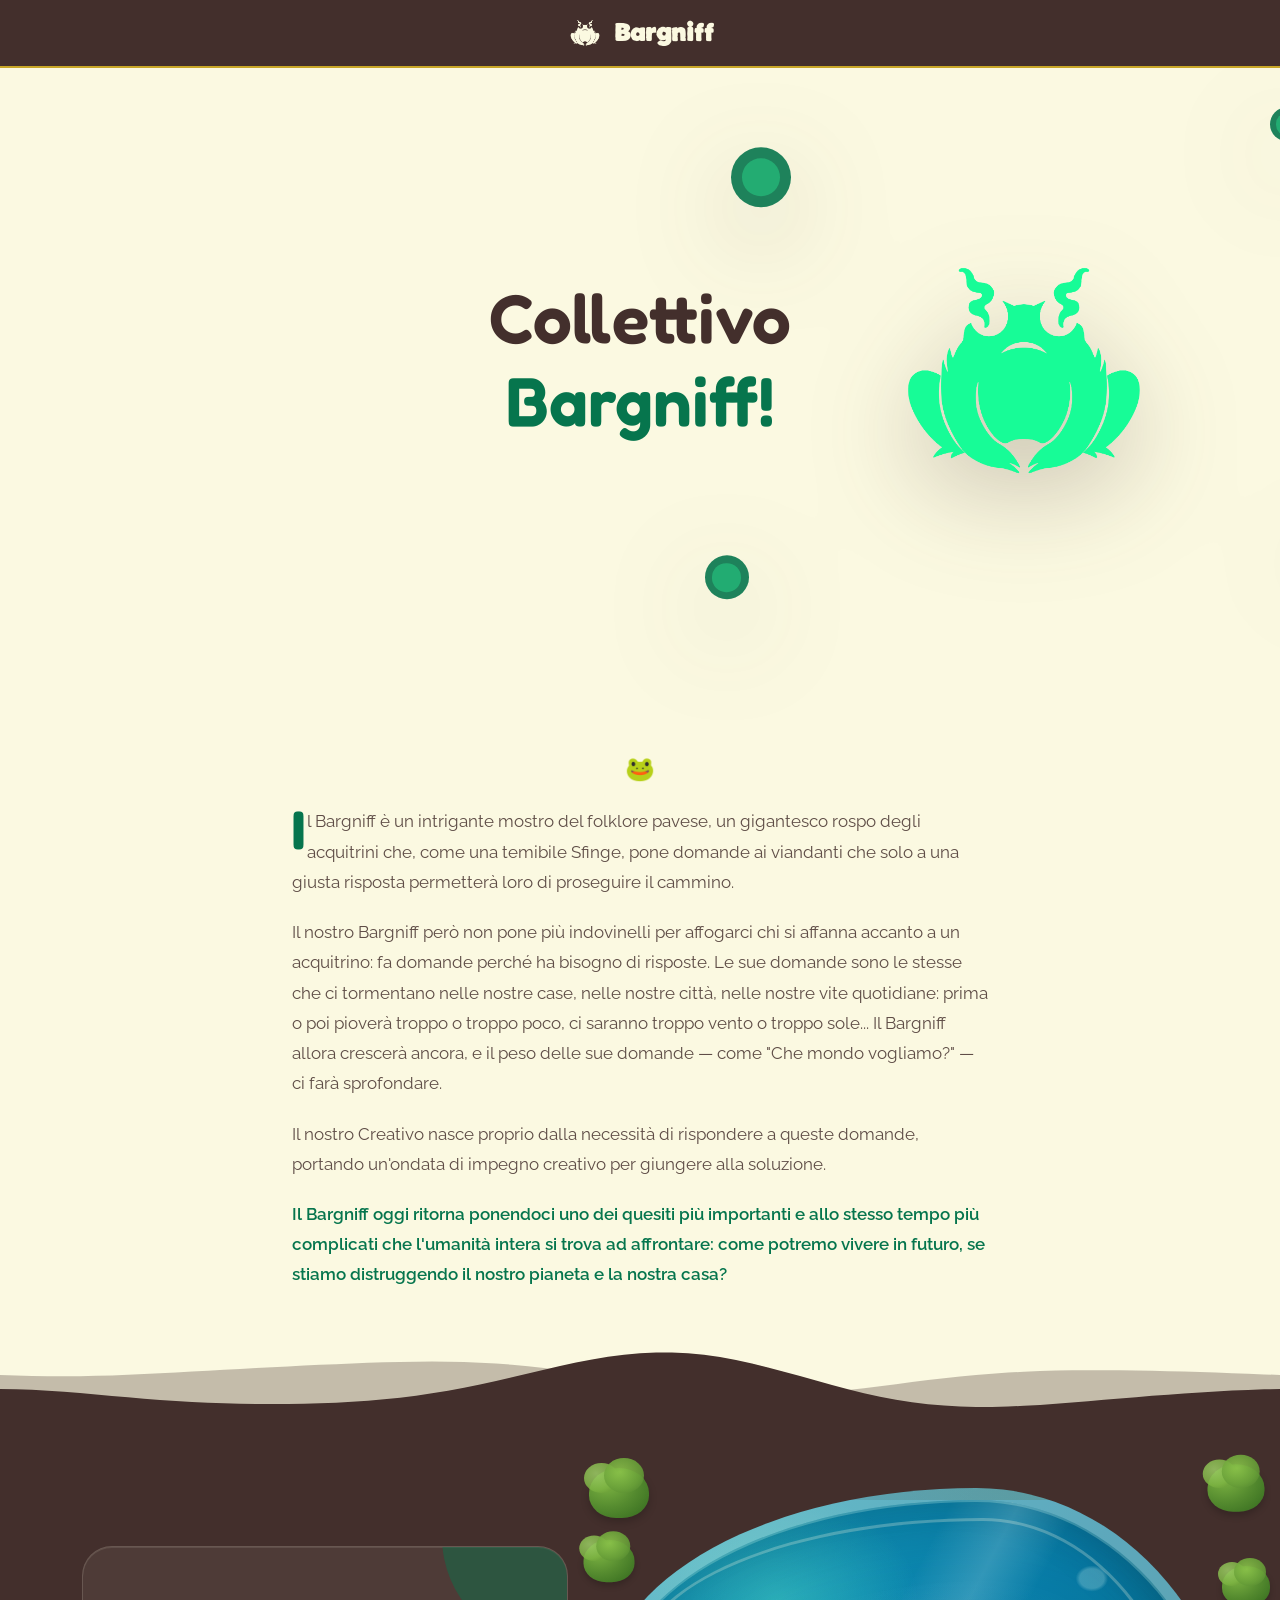
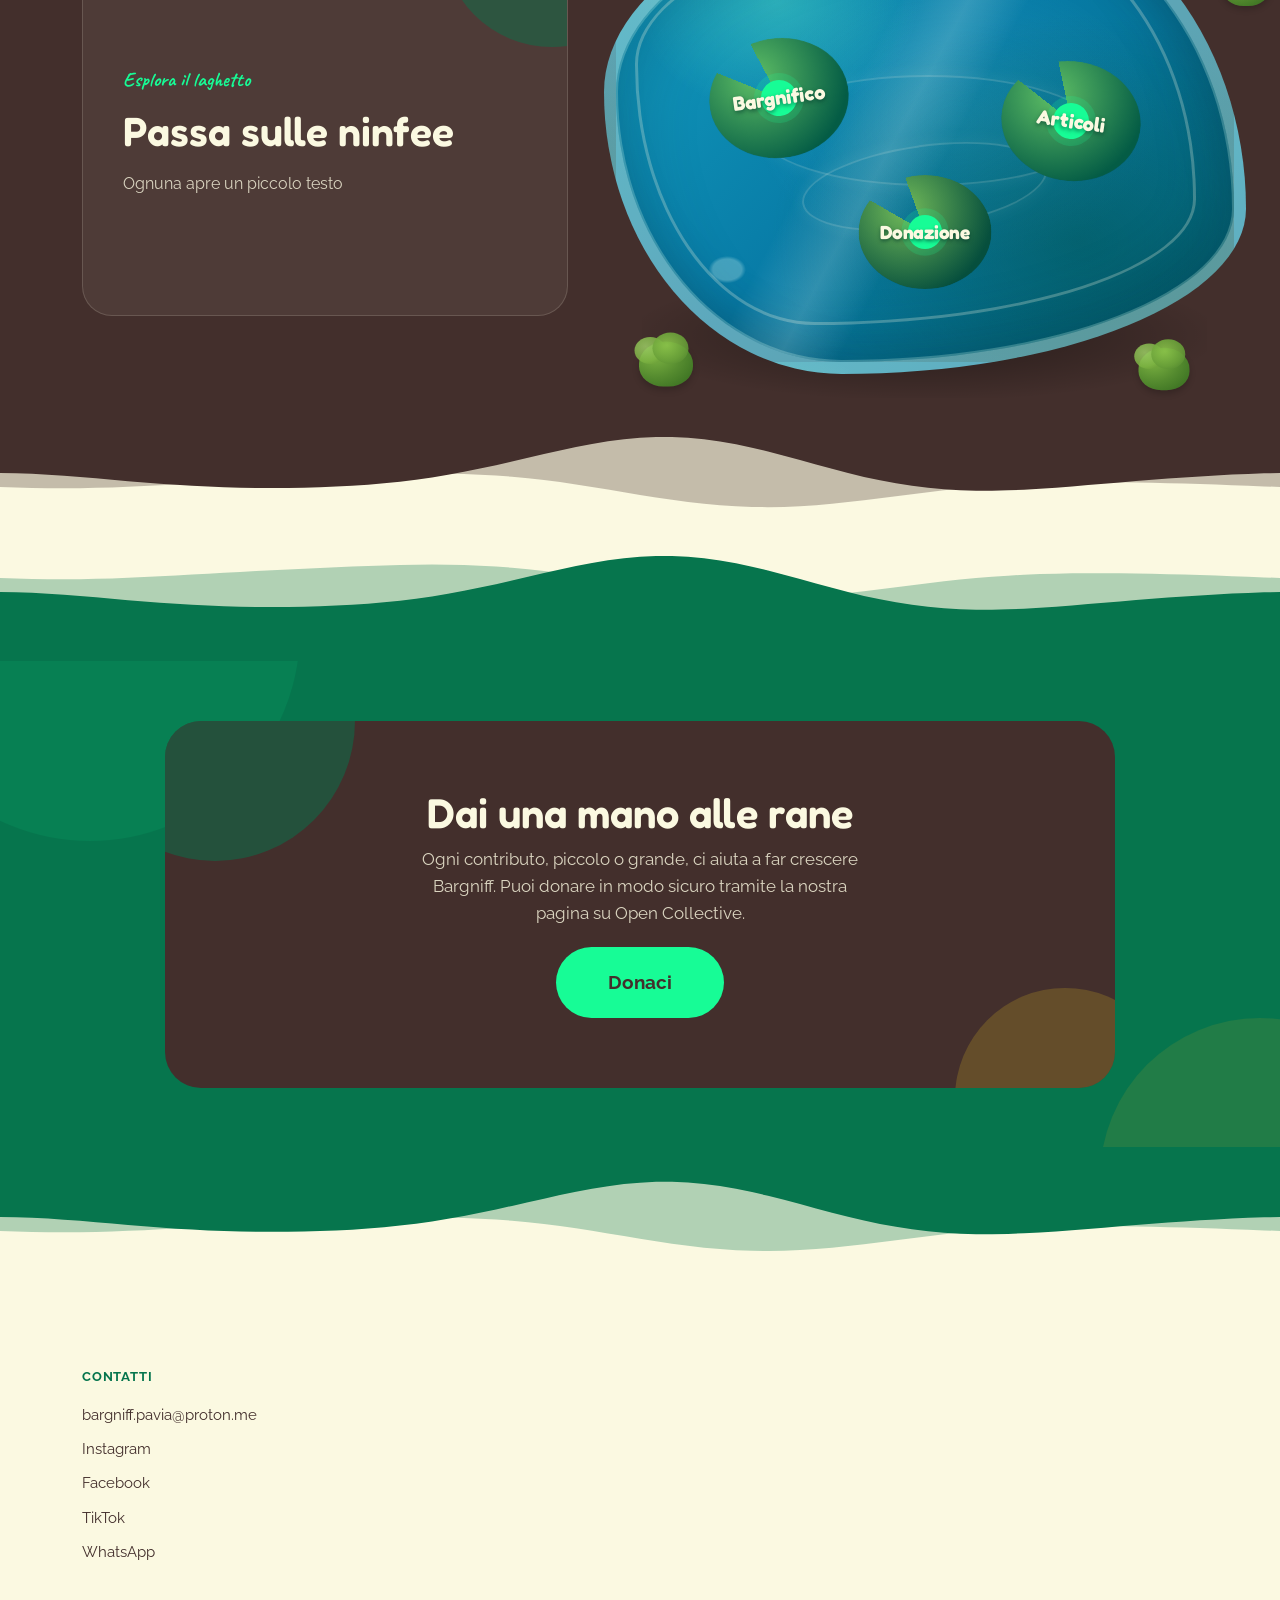
==== commit 2108227d: "piccole modifiche di testo e foto" ====
--- a/index.html
+++ b/index.html
@@ -1,1803 +1,1803 @@
-<!doctype html>
-<html lang="it">
-	<head>
-		<meta charset="UTF-8" />
-		<meta name="viewport" content="width=device-width, initial-scale=1.0, minimum-scale=1.0" />
-
-		<script>
-			// avvio anticipato del feed Instagram: parte subito, senza aspettare CSS e font
-			(function () {
-				function loadEmbed() {
-					if (window.__igScript) return;
-					var s = document.createElement("script");
-					s.async = true;
-					s.src = "https://www.instagram.com/embed.js";
-					window.__igScript = s;
-					document.head.appendChild(s);
-				}
-
-				try {
-					var cached = JSON.parse(localStorage.getItem("bargniff:instagram") || "[]");
-					if (Array.isArray(cached) && cached.length) loadEmbed();
-				} catch (e) {}
-
-				window.__igList = fetch("/api/instagram", { cache: "no-cache" })
-					.then(function (r) { if (!r.ok) throw new Error("bad response"); return r.json(); })
-					.then(function (list) { if (Array.isArray(list) && list.length) loadEmbed(); return list; });
-				window.__igList.catch(function () {});
-			})();
-		</script>
-
-		<title>Bargniff</title>
-
-		<link rel="icon" type="image/png" href="/assets/rana-crema.png?v=1" />
-		<link rel="apple-touch-icon" href="/assets/rana-crema.png?v=1" />
-
-		<link rel="preconnect" href="https://fonts.googleapis.com" />
-		<link rel="preconnect" href="https://fonts.gstatic.com" crossorigin />
-
-		<link
-			href="https://fonts.googleapis.com/css2?family=Fredoka:wght@500;600;700&family=Raleway:wght@400;500;600;700&family=Caveat:wght@600;700&display=swap"
-			rel="stylesheet"
-		/>
-
-		<style>
-			@font-face {
-				font-family: "Les Flos Sage";
-				src: url("assets/fonts/Les-Flos-Sage.otf") format("opentype");
-			}
-
-			@font-face {
-				font-family: "Les Flos Chaos";
-				src: url("assets/fonts/Les-Flos-Chaos.otf") format("opentype");
-			}
-
-			@font-face {
-				font-family: "Les Flos Sans";
-				src: url("assets/fonts/Les-Flos-Sans.otf") format("opentype");
-			}
-
-			:root {
-				--brown: #432f2c;
-				--gold: #c8a627;
-				--cream: #fbf9e1;
-				--forest: #06754d;
-				--mint: #17fc96;
-				--shadow: 0 18px 40px -20px rgba(67, 47, 44, 0.45);
-				--ease: cubic-bezier(0.22, 0.61, 0.36, 1);
-			}
-
-			* {
-				margin: 0;
-				padding: 0;
-				box-sizing: border-box;
-			}
-
-			html {
-				scroll-behavior: smooth;
-				/* evita il bordo bianco ai lati su mobile quando si fa pinch-zoom / overscroll:
-				   senza questo, lo sfondo di <html> resta bianco (default del browser) mentre
-				   <body> ha lo sfondo crema, e la differenza si vede ai bordi quando si zooma */
-				background: var(--cream);
-				height: 100%;
-			}
-
-			body {
-				background: var(--cream);
-				color: var(--brown);
-				font-family: "Raleway", sans-serif;
-				line-height: 1.6;
-				overflow-x: hidden;
-				min-height: 100%;
-				width: 100%;
-				-webkit-font-smoothing: antialiased;
-			}
-
-			h1, h2, h3 {
-				font-family: "Fredoka", sans-serif;
-				font-weight: 600;
-				line-height: 1.05;
-			}
-
-			a {
-				color: inherit;
-				text-decoration: none;
-			}
-
-			img {
-				max-width: 100%;
-				display: block;
-			}
-
-			ul {
-				list-style: none;
-			}
-
-			::selection {
-				background: var(--mint);
-				color: var(--brown);
-			}
-
-			:focus-visible {
-				outline: 3px solid var(--forest);
-				outline-offset: 3px;
-				border-radius: 4px;
-			}
-
-			.wrap {
-				width: 100%;
-				max-width: 1180px;
-				margin: 0 auto;
-				padding: 0 32px;
-			}
-
-			/* header */
-
-			header {
-				position: fixed;
-				top: 0;
-				left: 0;
-				right: 0;
-				z-index: 100;
-				background: var(--brown);
-				color: var(--cream);
-				border-bottom: 2px solid var(--gold);
-			}
-
-			.nav {
-				display: flex;
-				align-items: center;
-				justify-content: center;
-				padding: 14px 32px;
-				max-width: 1180px;
-				margin: 0 auto;
-			}
-
-			.brand {
-				display: flex;
-				align-items: center;
-				gap: 10px;
-				font-family: "Les Flos Sage", sans-serif;
-				font-size: 1.5rem;
-				font-weight: 700;
-				color: var(--cream);
-			}
-
-			.brand img {
-				width: 38px;
-				height: 38px;
-				object-fit: contain;
-			}
-
-			/* hero */
-
-			.hero {
-				position: relative;
-				min-height: 80vh;
-				display: flex;
-				align-items: center;
-				padding: 60px 0;
-				overflow: hidden;
-				background: var(--cream);
-			}
-
-			.hero .wrap {
-				max-width: 100%;
-				padding: 0 40px;
-			}
-
-			.hero-copy {
-				position: relative;
-				z-index: 2;
-				width: 100%;
-				text-align: center;
-			}
-
-			.hero-copy h1 {
-				max-width: 900px;
-				margin: 0 auto;
-				font-size: clamp(2.6rem, 5.4vw, 4.6rem);
-				color: var(--brown);
-				text-align: center;
-			}
-
-			.hero-copy h1 span {
-				display: block;
-				margin-top: 10px;
-				color: var(--forest);
-			}
-
-			/* decorazione hero: laghetto con increspature e rana */
-
-			.pond {
-				position: absolute;
-				right: -6%;
-				top: 50%;
-				width: min(52vw, 720px);
-				transform: translateY(-50%);
-				z-index: 1;
-				filter: drop-shadow(0 30px 50px rgba(67, 47, 44, 0.25));
-			}
-
-			.pond svg {
-				width: 100%;
-				display: block;
-			}
-
-			.ripple {
-				transform-origin: center;
-				opacity: 0;
-				animation: ripple 4.5s var(--ease) infinite;
-			}
-
-			.ripple.r2 { animation-delay: 1.5s; }
-			.ripple.r3 { animation-delay: 3s; }
-
-			@keyframes ripple {
-				from { transform: scale(0.7); opacity: 0.55; }
-				to { transform: scale(1.55); opacity: 0; }
-			}
-
-			.hero-frog {
-				position: absolute;
-				left: 50%;
-				top: 50%;
-				width: 46%;
-				transform: translate(-50%, -46%);
-				animation: bob 6s ease-in-out infinite;
-			}
-
-			@keyframes bob {
-				0%, 100% { transform: translate(-50%, -46%) rotate(0); }
-				50% { transform: translate(-50%, -49%) rotate(-2deg); }
-			}
-
-			.lily {
-				position: absolute;
-				border-radius: 50%;
-				background: var(--forest);
-				opacity: 0.9;
-			}
-
-			.lily::after {
-				content: "";
-				position: absolute;
-				inset: 18%;
-				border-radius: 50%;
-				background: var(--mint);
-				opacity: 0.35;
-			}
-
-			/* onde tra le sezioni */
-
-			.wave {
-				position: relative;
-				width: 100%;
-				height: 130px;
-				overflow: hidden;
-				line-height: 0;
-				margin: -1px 0;
-				padding: 0;
-				background: transparent;
-			}
-
-			.wave svg {
-				display: block;
-				width: 200%;
-				height: 100%;
-			}
-
-			.wave path {
-				stroke: none;
-			}
-
-			.wave-back-layer {
-				opacity: 0.3;
-			}
-
-			.wave-up svg {
-				animation: wave-drift-rtl 22s linear infinite;
-			}
-
-			.wave-down svg {
-				animation: wave-drift-ltr 22s linear infinite;
-			}
-
-			@keyframes wave-drift-rtl {
-				from { transform: translateX(0); }
-				to { transform: translateX(-50%); }
-			}
-
-			@keyframes wave-drift-ltr {
-				from { transform: translateX(-50%); }
-				to { transform: translateX(0); }
-			}
-
-			/* sezioni generiche */
-
-			section {
-				position: relative;
-			}
-
-			/* le decorazioni che sporgono (cespugli, ninfee) vengono tagliate invece di allargare la pagina */
-			main,
-			footer {
-				overflow-x: hidden;
-				overflow-x: clip;
-			}
-
-			.section-pad {
-				padding: 30px 0;
-			}
-
-			/* missione */
-
-			.mission {
-				background: var(--brown);
-				color: var(--cream);
-			}
-
-			.mission .wrap {
-				display: grid;
-				grid-template-columns: 0.9fr 1.1fr;
-				gap: 36px;
-				align-items: center;
-			}
-
-			/* pannello testo missione */
-
-			.mission-info-panel {
-				position: relative;
-				min-height: 370px;
-				display: flex;
-				flex-direction: column;
-				justify-content: center;
-				padding: 44px 40px;
-				overflow: hidden;
-				border: 1px solid rgba(251, 249, 225, 0.15);
-				border-radius: 30px;
-				background: rgba(251, 249, 225, 0.06);
-				box-shadow: inset 0 1px 0 rgba(251, 249, 225, 0.1);
-			}
-
-			.mission-info-panel::before {
-				content: "";
-				position: absolute;
-				width: 220px;
-				height: 220px;
-				top: -120px;
-				right: -95px;
-				border-radius: 50%;
-				background: var(--forest);
-				opacity: 0.45;
-			}
-
-			.mission-info-panel > * {
-				position: relative;
-				z-index: 1;
-			}
-
-			.mission-info-panel .eyebrow {
-				margin-bottom: 14px;
-				color: var(--mint);
-				font-family: "Caveat", cursive;
-				font-size: 1.25rem;
-				font-weight: 700;
-			}
-
-			.mission-info-panel h2 {
-				color: var(--cream);
-				font-size: clamp(2rem, 3.2vw, 2.55rem);
-				transition: color 0.25s var(--ease);
-			}
-
-			.mission-info-panel p:last-child {
-				max-width: 430px;
-				margin-top: 18px;
-				color: rgba(251, 249, 225, 0.8);
-				font-size: 1.03rem;
-			}
-
-			.mission-info-panel.is-active h2 {
-				color: var(--mint);
-			}
-
-			/* laghetto della missione */
-
-			.mission-pond-scene {
-				position: relative;
-				width: 108%;
-				max-width: 900px;
-				margin: 0 auto;
-				isolation: isolate;
-			}
-
-			.mission-pond-scene::before {
-				content: "";
-				position: absolute;
-				left: 6%;
-				right: 6%;
-				bottom: -5%;
-				height: 26%;
-				z-index: 0;
-				background: radial-gradient(ellipse at center, rgba(0, 0, 0, 0.4) 0%, rgba(0, 0, 0, 0.2) 40%, rgba(0, 0, 0, 0) 75%);
-				pointer-events: none;
-			}
-
-			.mission-pond {
-				position: relative;
-				width: 100%;
-				aspect-ratio: 1.32/1;
-				overflow: hidden;
-				isolation: isolate;
-				z-index: 1;
-				background:
-					radial-gradient(ellipse at 26% 22%, rgba(103, 244, 202, 0.34), transparent 22%),
-					radial-gradient(ellipse at 75% 74%, rgba(1, 79, 72, 0.48), transparent 47%),
-					radial-gradient(ellipse at 55% 48%, rgba(91, 211, 225, 0.19), transparent 42%),
-					linear-gradient(135deg, #149fc0 0%, #087ca7 48%, #056b83 100%);
-				border-radius: 58% 42% 63% 37% / 42% 66% 34% 58%;
-				border: 12px solid rgba(251, 249, 225, 0.35);
-				box-shadow:
-					inset 0 0 0 2px rgba(208, 255, 237, 0.24),
-					inset 18px 20px 60px rgba(0, 45, 69, 0.22),
-					inset -24px -20px 50px rgba(0, 44, 55, 0.24);
-			}
-
-			.mission-pond::before {
-				content: "";
-				position: absolute;
-				inset: 4% 6% 8% 3%;
-				z-index: 1;
-				pointer-events: none;
-				border-radius: 62% 38% 68% 32% / 36% 69% 31% 64%;
-				border: 3px solid rgba(251, 249, 225, 0.25);
-			}
-
-			.mission-pond::after {
-				content: "";
-				position: absolute;
-				inset: 0;
-				z-index: 0;
-				pointer-events: none;
-				background:
-					radial-gradient(ellipse at 18% 80%, rgba(223, 255, 232, 0.28) 0 2%, transparent 2.6%),
-					radial-gradient(ellipse at 77% 17%, rgba(223, 255, 232, 0.24) 0 1.8%, transparent 2.4%),
-					linear-gradient(118deg, transparent 39%, rgba(232, 255, 248, 0.18) 47%, transparent 54%);
-				mix-blend-mode: screen;
-				animation: waterGlint 9s ease-in-out infinite alternate;
-			}
-
-			@keyframes waterGlint {
-				from { transform: translateX(-8%) translateY(2%); }
-				to { transform: translateX(8%) translateY(-2%); }
-			}
-
-			/* increspature statiche del laghetto */
-
-			.pond-ripple {
-				position: absolute;
-				border: 2px solid rgba(251, 249, 225, 0.15);
-				border-radius: 50%;
-				pointer-events: none;
-				z-index: 1;
-				box-shadow: 0 0 18px rgba(198, 255, 238, 0.08);
-			}
-
-			.pond-ripple.ripple-a {
-				width: 55%;
-				height: 24%;
-				left: 23%;
-				top: 38%;
-			}
-
-			.pond-ripple.ripple-b {
-				width: 40%;
-				height: 18%;
-				left: 30%;
-				top: 53%;
-				transform: rotate(-8deg);
-			}
-
-			/* cespugli intorno al laghetto */
-
-			.bush {
-				position: absolute;
-				width: 60px;
-				height: 50px;
-				z-index: 2;
-				pointer-events: none;
-				border-radius: 50% 50% 45% 45%;
-				background: radial-gradient(ellipse at 30% 30%, #7cb342 0%, #558b2f 50%, #33691e 100%);
-				box-shadow: 0 4px 8px rgba(0, 0, 0, 0.2);
-			}
-
-			.bush::after {
-				content: "";
-				position: absolute;
-				width: 40px;
-				height: 35px;
-				top: -10px;
-				left: 15px;
-				border-radius: 50%;
-				background: radial-gradient(ellipse at 40% 40%, #8bc34a 0%, #689f38 60%, #4a7c2c 100%);
-				opacity: 0.9;
-			}
-
-			.bush::before {
-				content: "";
-				position: absolute;
-				width: 35px;
-				height: 30px;
-				top: -5px;
-				left: -5px;
-				border-radius: 50%;
-				background: radial-gradient(ellipse at 35% 35%, #9ccc65 0%, #7cb342 60%, #5a8a2e 100%);
-				opacity: 0.85;
-			}
-
-			.bush-1 { top: -20px; left: -15px; }
-			.bush-2 { top: 10%; left: -25px; transform: scale(0.85); }
-			.bush-3 { bottom: -15px; left: 5%; transform: scale(0.9); }
-			.bush-4 { top: -25px; right: -20px; transform: scale(0.95); }
-			.bush-5 { top: 15%; right: -30px; transform: scale(0.8); }
-			.bush-6 { bottom: -20px; right: 8%; transform: scale(0.85); }
-
-			/* ninfee del laghetto (le tre voci del menu) */
-
-			.water-lily {
-				position: absolute;
-				width: 140px;
-				height: 120px;
-				z-index: 3;
-				cursor: pointer;
-				transition: transform 0.3s var(--ease), filter 0.3s var(--ease);
-			}
-
-			.water-lily:hover,
-			.water-lily:focus-within {
-				transform: scale(1.15) rotate(-3deg);
-				filter: drop-shadow(0 15px 15px rgba(0, 0, 0, 0.25));
-			}
-
-			.water-lily::before {
-				content: "";
-				position: absolute;
-				inset: 0;
-				border-radius: 50%;
-				background: radial-gradient(circle at 35% 30%, #5fbf65, #045c45 75%);
-				-webkit-mask: conic-gradient(from -20deg, #000 0deg 320deg, transparent 320deg 360deg);
-				mask: conic-gradient(from -20deg, #000 0deg 320deg, transparent 320deg 360deg);
-				filter: drop-shadow(0 8px 8px rgba(0, 0, 0, 0.2));
-			}
-
-			.water-lily::after {
-				content: "";
-				position: absolute;
-				width: 36px;
-				height: 36px;
-				left: 50%;
-				top: 50%;
-				transform: translate(-50%, -50%);
-				border-radius: 50%;
-				background: var(--mint);
-				box-shadow: 0 0 0 7px rgba(23, 252, 150, 0.18);
-			}
-
-			.water-lily button {
-				position: absolute;
-				inset: 0;
-				z-index: 2;
-				appearance: none;
-				border: 0;
-				background: transparent;
-				cursor: pointer;
-				display: flex;
-				align-items: center;
-				justify-content: center;
-				padding: 0 22px;
-				font-family: "Fredoka", sans-serif;
-				font-size: 1.25rem;
-				font-weight: 700;
-				color: var(--cream);
-				text-align: center;
-				text-shadow: 0 2px 4px rgba(0, 55, 44, 0.6);
-			}
-
-			.water-lily button:focus-visible {
-				outline: 3px solid var(--cream);
-				outline-offset: 4px;
-				border-radius: 50%;
-			}
-
-			.lily-one { left: 15%; top: 30%; transform: rotate(-8deg); }
-			.lily-two { right: 15%; top: 35%; transform: rotate(8deg); }
-
-			.lily-donation {
-				left: 50%;
-				bottom: 15%;
-				transform: translateX(-50%) rotate(0deg) scale(0.95);
-			}
-
-			.lily-donation::before {
-				background: radial-gradient(circle at 35% 30%, #72bb59, #064f3d 75%);
-			}
-
-			.lily-donation:hover,
-			.lily-donation:focus-within {
-				transform: translateX(-50%) scale(1.1) rotate(0);
-			}
-
-			/* ninfee piccole, solo decorative */
-
-			.mini-lily {
-				width: 76px;
-				height: 64px;
-				z-index: 2;
-				opacity: 0.88;
-				pointer-events: none;
-				animation: lilyDrift 6s ease-in-out infinite;
-			}
-
-			.mini-lily::after {
-				width: 18px;
-				height: 18px;
-				box-shadow: 0 0 0 4px rgba(23, 252, 150, 0.17);
-			}
-
-			.mini-one { left: 38%; bottom: 17%; }
-			.mini-two { right: 35%; top: 16%; animation-delay: -3s; }
-
-			@keyframes lilyDrift {
-				0%, 100% { transform: rotate(-10deg) translateY(0); }
-				50% { transform: rotate(-4deg) translateY(-6px); }
-			}
-
-			.lily-one:hover,
-			.lily-one:focus-within,
-			.lily-two:hover,
-			.lily-two:focus-within {
-				transform: scale(1.1) rotate(0);
-			}
-
-			/* leggenda del Bargniff */
-
-			.legend {
-				background: var(--cream);
-				padding-bottom: 40px;
-			}
-
-			.legend-wrap {
-				max-width: 760px;
-			}
-
-			.legend-eyebrow {
-				margin-bottom: 18px;
-				color: var(--forest);
-				font-family: "Caveat", cursive;
-				font-size: 1.5rem;
-				font-weight: 700;
-				text-align: center;
-			}
-
-			.legend-text p {
-				margin-bottom: 20px;
-				color: rgba(67, 47, 44, 0.85);
-				font-size: 1.08rem;
-				line-height: 1.75;
-			}
-
-			.legend-text p:last-child {
-				margin-bottom: 0;
-				color: var(--forest);
-				font-weight: 600;
-			}
-
-			.legend-text p:first-child::first-letter {
-				margin-right: 2px;
-				float: left;
-				color: var(--forest);
-				font-family: "Fredoka", sans-serif;
-				font-size: 3.4rem;
-				font-weight: 700;
-				line-height: 0.85;
-			}
-
-			/* perché le rane: le tre card */
-
-			.why {
-				background: var(--cream);
-				padding-top: 120px;
-				padding-bottom: 70px;
-			}
-
-			.why-grid {
-				display: grid;
-				grid-template-columns: repeat(3, 1fr);
-				gap: 28px;
-			}
-
-			.why-card {
-				padding: 34px 28px;
-				background: #fff8e6;
-				border: 1px solid rgba(67, 47, 44, 0.08);
-				border-radius: 26px;
-				transition: transform 0.3s var(--ease), box-shadow 0.3s var(--ease);
-			}
-
-			.why-card:hover {
-				transform: translateY(-8px);
-				box-shadow: var(--shadow);
-			}
-
-			.why-icon {
-				width: 64px;
-				height: 64px;
-				display: flex;
-				align-items: center;
-				justify-content: center;
-				margin-bottom: 20px;
-				border-radius: 18px;
-			}
-
-			.why-icon img {
-				width: 70%;
-			}
-
-			.why-card:nth-child(1) .why-icon { background: #eadfb4; }
-			.why-card:nth-child(2) .why-icon { background: var(--brown); }
-			.why-card:nth-child(3) .why-icon { background: var(--forest); }
-
-			.why-card h3 {
-				margin-bottom: 10px;
-				font-size: 1.25rem;
-			}
-
-			.why-card p {
-				color: rgba(67, 47, 44, 0.75);
-				font-size: 0.98rem;
-			}
-
-			/* schede degli articoli */
-
-			.art-card {
-				display: block;
-				overflow: hidden;
-				color: inherit;
-			}
-
-			.art-cover {
-				aspect-ratio: 16 / 10;
-				margin: -34px -28px 22px;
-				overflow: hidden;
-				background: #eadfb4;
-			}
-
-			.art-cover img {
-				width: 100%;
-				height: 100%;
-				object-fit: cover;
-			}
-
-			.art-date {
-				display: block;
-				margin-bottom: 8px;
-				color: var(--forest);
-				font-size: 0.82rem;
-				font-weight: 700;
-				letter-spacing: 0.05em;
-				text-transform: uppercase;
-			}
-
-			.art-more {
-				display: inline-block;
-				margin-top: 14px;
-				color: var(--forest);
-				font-weight: 700;
-			}
-
-			/* sezione donazione (verde) */
-
-			.donation-section {
-				position: relative;
-				background: var(--forest);
-				color: var(--cream);
-				overflow: hidden;
-			}
-
-			.donation-content-wrap {
-				position: relative;
-				z-index: 2;
-				padding: 60px 0;
-			}
-
-			.donation-box {
-				position: relative;
-				display: flex;
-				flex-direction: column;
-				align-items: center;
-				text-align: center;
-				gap: 20px;
-				max-width: 950px;
-				margin: 0 auto;
-				padding: 70px 56px;
-				overflow: hidden;
-				background: var(--brown);
-				color: var(--cream);
-				border-radius: 36px;
-				scroll-margin-top: 110px;
-			}
-
-			.donation-box::before,
-			.donation-box::after {
-				content: "";
-				position: absolute;
-				border-radius: 50%;
-			}
-
-			.donation-box::before {
-				width: 280px;
-				height: 280px;
-				top: -140px;
-				left: -90px;
-				background: var(--forest);
-				opacity: 0.5;
-			}
-
-			.donation-box::after {
-				width: 220px;
-				height: 220px;
-				right: -60px;
-				bottom: -120px;
-				background: var(--gold);
-				opacity: 0.25;
-			}
-
-			.donation-content {
-				position: relative;
-				z-index: 2;
-			}
-
-			.donation-content h3 {
-				margin-bottom: 12px;
-				color: var(--cream);
-				font-size: clamp(1.9rem, 3.4vw, 2.6rem);
-			}
-
-			.donation-content p {
-				max-width: 460px;
-				margin: 0 auto;
-				color: rgba(251, 249, 225, 0.82);
-				font-size: 1.05rem;
-			}
-
-			.donation-button {
-				position: relative;
-				z-index: 2;
-				flex-shrink: 0;
-				padding: 20px 52px;
-				border-radius: 100px;
-				background: var(--mint);
-				color: var(--brown);
-				font-size: 1.2rem;
-				font-weight: 700;
-				transition: transform 0.25s var(--ease), background 0.25s var(--ease);
-			}
-
-			.donation-button:hover {
-				background: #3cffa8;
-				transform: translateY(-3px);
-			}
-
-			/* decorazioni della sezione donazione */
-
-			.donation-section::before {
-				content: "";
-				position: absolute;
-				width: 420px;
-				height: 420px;
-				top: -240px;
-				left: -120px;
-				border-radius: 50%;
-				background: rgba(23, 252, 150, 0.08);
-				pointer-events: none;
-			}
-
-			.donation-section::after {
-				content: "";
-				position: absolute;
-				width: 320px;
-				height: 320px;
-				right: -140px;
-				bottom: -190px;
-				border-radius: 50%;
-				background: rgba(200, 166, 39, 0.14);
-				pointer-events: none;
-			}
-
-			/* footer */
-
-			footer {
-				padding: 90px 0 40px;
-			}
-
-			.foot-top {
-				display: grid;
-				grid-template-columns: 1fr;
-				gap: 50px;
-			}
-
-			.foot-col p {
-				max-width: 280px;
-				color: rgba(67, 47, 44, 0.7);
-				font-size: 0.95rem;
-			}
-
-			.foot-col h4 {
-				margin-bottom: 16px;
-				color: var(--forest);
-				font-size: 0.82rem;
-				letter-spacing: 0.06em;
-				text-transform: uppercase;
-			}
-
-			.foot-col ul li {
-				margin-bottom: 10px;
-				font-size: 0.95rem;
-			}
-
-			.foot-col ul li a:hover {
-				color: var(--forest);
-			}
-
-			/* animazione di comparsa allo scroll */
-
-			.reveal {
-				opacity: 0;
-				transform: translateY(24px);
-				transition: opacity 0.7s var(--ease), transform 0.7s var(--ease);
-			}
-
-			.reveal.in {
-				opacity: 1;
-				transform: translateY(0);
-			}
-
-			/* instagram */
-
-			.insta {
-				background: var(--cream);
-				padding-bottom: 70px;
-			}
-
-			.insta-title {
-				margin-bottom: 30px;
-				color: var(--forest);
-				font-size: clamp(1.8rem, 3vw, 2.4rem);
-				text-align: center;
-			}
-
-			.insta-grid {
-				display: grid;
-				grid-template-columns: repeat(auto-fit, minmax(min(326px, 100%), 1fr));
-				gap: 24px;
-				align-items: start;
-				justify-items: center;
-			}
-
-			.insta-card {
-				position: relative;
-				width: 100%;
-				max-width: 540px;
-			}
-
-			.insta-card.is-loading {
-				min-height: 520px;
-			}
-
-			.insta-grid .instagram-media {
-				margin: 0 auto !important;
-			}
-
-			@media (max-width: 420px) {
-				.insta-grid .instagram-media {
-					min-width: 0 !important;
-					max-width: 100% !important;
-				}
-			}
-
-			/* box di caricamento mostrato finché il post non è pronto */
-
-			.insta-skel {
-				position: absolute;
-				inset: 0;
-				display: flex;
-				flex-direction: column;
-				gap: 14px;
-				padding: 16px;
-				overflow: hidden;
-				background: #fff;
-				border: 1px solid rgba(67, 47, 44, 0.12);
-				border-radius: 14px;
-				box-shadow: var(--shadow);
-			}
-
-			.insta-card:not(.is-loading) .insta-skel {
-				display: none;
-			}
-
-			.insta-skel i {
-				display: block;
-				height: 12px;
-				border-radius: 6px;
-				background: linear-gradient(90deg, #efe8c8 25%, #f8f3da 50%, #efe8c8 75%);
-				background-size: 200% 100%;
-				animation: instaShimmer 1.4s linear infinite;
-			}
-
-			.insta-skel-head {
-				display: flex;
-				align-items: center;
-				gap: 12px;
-			}
-
-			.insta-skel-head > i {
-				width: 42px;
-				height: 42px;
-				flex: none;
-				border-radius: 50%;
-			}
-
-			.insta-skel-head > div {
-				flex: 1;
-				display: flex;
-				flex-direction: column;
-				gap: 8px;
-			}
-
-			.insta-skel-head > div i:first-child { width: 55%; }
-			.insta-skel-head > div i:last-child { width: 35%; }
-
-			.insta-skel .insta-skel-media {
-				flex: 1;
-				height: auto;
-				min-height: 220px;
-				border-radius: 10px;
-			}
-
-			.insta-skel i:last-child { width: 70%; }
-
-			@keyframes instaShimmer {
-				from { background-position: 200% 0; }
-				to { background-position: -200% 0; }
-			}
-
-			.insta-fallback {
-				display: flex;
-				align-items: center;
-				justify-content: center;
-				min-height: 120px;
-				padding: 20px;
-				background: #fff8e6;
-				border: 1px solid rgba(67, 47, 44, 0.12);
-				border-radius: 14px;
-				color: var(--forest);
-				font-weight: 600;
-				text-align: center;
-			}
-
-			.insta-follow {
-				margin-top: 28px;
-				color: var(--forest);
-				font-weight: 600;
-				text-align: center;
-			}
-
-			/* responsive */
-
-			@media (max-width: 920px) {
-				.mission .wrap { grid-template-columns: 1fr; }
-				.mission-pond-scene { width: 105%; max-width: 850px; }
-				.why-grid { grid-template-columns: 1fr; }
-				.foot-top { grid-template-columns: 1fr; gap: 34px; }
-			}
-
-			@media (max-width: 760px) {
-				.nav { padding: 12px 20px; }
-				.hero { padding-top: 188px; }
-				.hero .wrap { padding: 0 20px; }
-				.hero-copy h1 { font-size: clamp(2.8rem, 12vw, 6rem); }
-
-				.pond {
-					width: 82vw;
-					top: auto;
-					bottom: -6%;
-					transform: none;
-					opacity: 0.9;
-				}
-
-				.wave { height: 90px; }
-				/* laghetto un po' più largo della colonna, ma centrato (sporgeva solo a destra) */
-				.mission-pond-scene {
-					width: calc(100% + 36px);
-					max-width: 650px;
-					margin-left: max(-18px, calc((100% - 650px) / 2));
-				}
-
-				.bush-1 { left: -6px; }
-				.bush-2 { left: -12px; }
-				.bush-4 { right: -8px; }
-				.bush-5 { right: -14px; }
-				.mission-pond { aspect-ratio: 1.25/1; }
-				.water-lily { width: 105px; height: 88px; }
-				.water-lily button { padding: 0 17px; font-size: 0.85rem; }
-
-				.lily-donation {
-					left: 38%;
-					bottom: 4%;
-					transform: scale(0.78) rotate(-7deg);
-				}
-
-				.donation-content-wrap { padding: 50px 0; }
-				.donation-box { padding: 40px 26px; }
-				.donation-content h3 { font-size: 2rem; }
-				.why { padding-top: 90px; padding-bottom: 50px; }
-				.legend-text p { font-size: 1rem; }
-				.legend-text p:first-child::first-letter { font-size: 2.6rem; }
-			}
-
-			/* rispetta la preferenza di movimento ridotto */
-
-			@media (prefers-reduced-motion: reduce) {
-				*, *::before, *::after {
-					animation-duration: 0.001ms !important;
-					animation-iteration-count: 1 !important;
-					transition-duration: 0.001ms !important;
-					scroll-behavior: auto !important;
-				}
-			}
-		</style>
-	</head>
-
-	<body>
-	<header>
-	<div class="nav">
-		<a href="#top" class="brand">
-			<img src="assets/rana-crema.png" alt="" />
-			Bargniff
-		</a>
-	</div>
-	</header>
-
-	<main id="top">
-	<!-- hero -->
-	<section class="hero">
-		<div class="pond" aria-hidden="true">
-			<svg viewBox="0 0 600 600" xmlns="http://www.w3.org/2000/svg">
-				<circle class="ripple r1" cx="300" cy="300" r="140" fill="none" stroke="#06754d" stroke-width="2" />
-				<circle class="ripple r2" cx="300" cy="300" r="140" fill="none" stroke="#c8a627" stroke-width="2" />
-				<circle class="ripple r3" cx="300" cy="300" r="140" fill="none" stroke="#17fc96" stroke-width="2" />
-			</svg>
-
-			<img class="hero-frog" src="assets/rana-verde.png" alt="Bargniff, la mascotte rana del progetto" />
-
-			<div class="lily" style="width: 60px; height: 60px; left: 6%; top: 18%"></div>
-			<div class="lily" style="width: 34px; height: 34px; right: 8%; top: 12%"></div>
-			<div class="lily" style="width: 44px; height: 44px; left: 2%; bottom: 14%"></div>
-			<div class="lily" style="width: 26px; height: 26px; right: 4%; bottom: 22%"></div>
-		</div>
-
-		<div class="wrap">
-			<div class="hero-copy reveal in">
-				<h1>
-					Rocco plz
-					<span>dacci la tua poesia!</span>
-				</h1>
-			</div>
-		</div>
-	</section>
-
-	<!-- la leggenda del Bargniff -->
-	<section class="legend section-pad" id="leggenda">
-		<div class="wrap legend-wrap">
-			<p class="legend-eyebrow reveal">🐸</p>
-
-			<div class="legend-text reveal">
-				<p>
-					Il Bargniff è un intrigante mostro del folklore pavese, un gigantesco rospo degli
-					acquitrini che, come una temibile Sfinge, pone domande ai viandanti che solo a una
-					giusta risposta permetterà loro di proseguire il cammino.
-				</p>
-
-				<p>
-					Il nostro Bargniff però non pone più indovinelli per affogarci chi si affanna accanto
-					a un acquitrino: fa domande perché ha bisogno di risposte. Le sue domande sono le
-					stesse che ci tormentano nelle nostre case, nelle nostre città, nelle nostre vite
-					quotidiane: prima o poi pioverà troppo o troppo poco, ci saranno troppo vento o
-					troppo sole... Il Bargniff allora crescerà ancora, e il peso delle sue domande — come
-					"Che mondo vogliamo?" — ci farà sprofondare.
-				</p>
-
-				<p>
-					Il nostro Creativo nasce proprio dalla necessità di rispondere a queste domande,
-					portando un'ondata di impegno creativo per giungere alla soluzione.
-				</p>
-
-				<p>
-					Il Bargniff oggi ritorna ponendoci uno dei quesiti più importanti e allo stesso tempo
-					più complicati che l'umanità intera si trova ad affrontare: come potremo vivere in
-					futuro, se stiamo distruggendo il nostro pianeta e la nostra casa?
-				</p>
-			</div>
-		</div>
-	</section>
-
-	<div class="wave wave-down" data-fill="#432f2c" aria-hidden="true"></div>
-
-	<!-- missione: laghetto con le tre ninfee cliccabili -->
-	<section class="mission section-pad" id="missione">
-		<div class="wrap">
-			<div class="mission-info-panel reveal" aria-live="polite">
-				<p class="eyebrow" data-mission-eyebrow>Esplora il laghetto</p>
-				<h2 data-mission-title>Passa sulle ninfee</h2>
-				<p data-mission-copy>Ognuna apre un piccolo testo</p>
-			</div>
-
-			<div class="mission-pond-scene reveal">
-				<div class="bush bush-1" aria-hidden="true"></div>
-				<div class="bush bush-2" aria-hidden="true"></div>
-				<div class="bush bush-3" aria-hidden="true"></div>
-				<div class="bush bush-4" aria-hidden="true"></div>
-				<div class="bush bush-5" aria-hidden="true"></div>
-				<div class="bush bush-6" aria-hidden="true"></div>
-
-				<div class="mission-pond">
-					<div class="pond-ripple ripple-a"></div>
-					<div class="pond-ripple ripple-b"></div>
-
-					<div class="water-lily lily-one">
-						<button
-							type="button"
-							class="lily-trigger"
-							data-eyebrow="Bargnifico"
-							data-title="Storie che fanno acqua"
-							data-copy="Il nostro giornale? fumetto? da decidere con Rocco"
-						>
-							Bargnifico
-						</button>
-					</div>
-
-					<div class="water-lily lily-two">
-						<button
-							type="button"
-							class="lily-trigger"
-							data-href="/articoli"
-							data-eyebrow="Articoli"
-							data-title="Appunti dalla riva"
-							data-copy="Tutti gli articoli del Bargniff, dal più recente. Clicca per tuffarti!"
-						>
-							Articoli
-						</button>
-					</div>
-
-					<div class="water-lily lily-donation">
-						<button
-							type="button"
-							class="lily-trigger donation-trigger"
-							data-eyebrow="Sostienici"
-							data-title="Dai una mano alle rane"
-							data-copy="Anche un piccolo contributo ci aiuta plz"
-						>
-							Donazione
-						</button>
-					</div>
-				</div>
-			</div>
-		</div>
-	</section>
-
-	<div class="wave wave-up" data-fill="#432f2c" aria-hidden="true"></div>
-
-	<!-- perché le rane -->
-	<!-- articoli (gestiti da /admin; la sezione resta nascosta se non ce ne sono) -->
-	<section class="why section-pad" id="articoli" hidden>
-		<div class="wrap">
-			<h2 class="insta-title">Articoli</h2>
-			<div class="why-grid" id="art-grid"></div>
-			<p class="insta-follow" id="art-all" hidden>
-				<a href="/articoli">Tutti gli articoli →</a>
-			</p>
-		</div>
-	</section>
-
-	<!-- instagram -->
-	<section class="insta" id="instagram" hidden>
-		<div class="wrap">
-			<h2 class="insta-title">Dal nostro Instagram</h2>
-			<div class="insta-grid" id="insta-grid" aria-live="polite"></div>
-			<p class="insta-follow">
-				<a href="https://www.instagram.com/bargniff.pavia" target="_blank" rel="noopener noreferrer">Seguici su Instagram →</a>
-			</p>
-		</div>
-	</section>
-
-	<div class="wave wave-down donation-wave-top" data-fill="#06754d" aria-hidden="true"></div>
-
-	<!-- donazione -->
-	<section class="donation-section" id="donazione">
-		<div class="donation-content-wrap">
-			<div class="wrap">
-				<div class="donation-box reveal">
-					<div class="donation-content">
-						<h3>Dai una mano alle rane</h3>
-						<p>
-							Ogni contributo, piccolo o grande, ci aiuta a far crescere Bargniff.
-							Puoi donare in modo sicuro tramite la nostra pagina su Open Collective.
-						</p>
-					</div>
-					<a
-						href="https://opencollective.com/creativo-bargniff"
-						class="donation-button"
-						target="_blank"
-						rel="noopener noreferrer"
-					>
-						Donaci
-					</a>
-				</div>
-			</div>
-		</div>
-	</section>
-
-	<div class="wave wave-up donation-wave-bottom" data-fill="#06754d" aria-hidden="true"></div>
-	</main>
-
-	<footer>
-	<div class="wrap">
-		<div class="foot-top">
-			<div class="foot-col">
-				<h4>Contatti</h4>
-				<ul>
-					<li><a href="mailto:bargniff.pavia@proton.me">bargniff.pavia@proton.me</a></li>
-					<li><a href="https://www.instagram.com/bargniff.pavia" target="_blank" rel="noopener noreferrer">Instagram</a></li>
-					<li><a href="https://www.facebook.com/share/19WugfELYb/" target="_blank" rel="noopener noreferrer">Facebook</a></li>
-					<li><a href="https://www.tiktok.com/@bargniff.pavia" target="_blank" rel="noopener noreferrer">TikTok</a></li>
-					<li><a href="https://chat.whatsapp.com/KY21HeIzXCrIF0GukNIXD5" target="_blank" rel="noopener noreferrer">WhatsApp</a></li>
-				</ul>
-			</div>
-		</div>
-	</div>
-	</footer>
-
-	<script>
-	// fa comparire con una dissolvenza gli elementi ".reveal" quando entrano nello schermo
-	const observer = new IntersectionObserver((entries) => {
-		entries.forEach((entry) => {
-			if (entry.isIntersecting) {
-				entry.target.classList.add("in");
-				observer.unobserve(entry.target);
-			}
-		});
-	}, { threshold: 0.15 });
-
-	document.querySelectorAll(".reveal").forEach((element) => observer.observe(element));
-
-	// feed Instagram: scheletro di caricamento, cache locale e fallback (lista gestita da /admin)
-	const INSTA_URL = /^https:\/\/(www\.)?instagram\.com\/(p|reel)\/[\w-]+\/?(\?[\w=&%.-]*)?$/;
-	const INSTA_CACHE_KEY = "bargniff:instagram";
-	const igSection = document.querySelector("#instagram");
-	const igGrid = document.querySelector("#insta-grid");
-	let igScriptState = "idle"; // idle | loading | ready | failed
-	let igCurrent = "";
-
-	function igCacheGet() {
-		try {
-			const list = JSON.parse(localStorage.getItem(INSTA_CACHE_KEY));
-			return Array.isArray(list) ? list.filter((u) => INSTA_URL.test(u)).slice(0, 3) : [];
-		} catch {
-			return [];
-		}
-	}
-
-	function igCacheSet(list) {
-		try { localStorage.setItem(INSTA_CACHE_KEY, JSON.stringify(list)); } catch {}
-	}
-
-	function igProcess() {
-		if (window.instgrm && window.instgrm.Embeds) window.instgrm.Embeds.process();
-	}
-
-	// usa lo script già partito dal <head>, oppure lo avvia ora
-	function igLoadScript() {
-		if (igScriptState !== "idle") return;
-		igScriptState = "loading";
-
-		let script = window.__igScript;
-		if (!script) {
-			script = document.createElement("script");
-			script.async = true;
-			script.src = "https://www.instagram.com/embed.js";
-			document.head.appendChild(script);
-		}
-
-		if (window.instgrm) {
-			igScriptState = "ready";
-			return;
-		}
-
-		script.addEventListener("load", () => { igScriptState = "ready"; igProcess(); }, { once: true });
-		script.addEventListener("error", () => {
-			igScriptState = "failed";
-			igGrid.querySelectorAll(".insta-card.is-loading").forEach(igFallback);
-		}, { once: true });
-	}
-
-	// se l'embed non parte (blocco contenuti, rete lenta) resta almeno il link al post
-	function igFallback(card) {
-		const link = document.createElement("a");
-		link.className = "insta-fallback";
-		link.href = card.dataset.url;
-		link.target = "_blank";
-		link.rel = "noopener noreferrer";
-		link.textContent = "Guarda il post su Instagram →";
-
-		card.classList.remove("is-loading");
-		card.replaceChildren(link);
-		card.dispatchEvent(new Event("igdone"));
-	}
-
-	function igWatch(card) {
-		const finish = () => {
-			observer.disconnect();
-			clearTimeout(timer);
-			card.classList.remove("is-loading");
-			card.dispatchEvent(new Event("igdone"));
-			if (!igGrid.querySelector(".is-loading")) igGrid.removeAttribute("aria-busy");
-		};
-
-		const observer = new MutationObserver(() => {
-			const frame = card.querySelector("iframe");
-			if (!frame) return;
-
-			if (frame.classList.contains("instagram-media-rendered")) finish();
-			else if (!frame.dataset.watched) {
-				frame.dataset.watched = "1";
-				frame.addEventListener("load", finish, { once: true });
-			}
-		});
-
-		observer.observe(card, { childList: true, subtree: true, attributes: true, attributeFilter: ["class"] });
-
-		const timer = setTimeout(() => {
-			if (card.querySelector("iframe")) finish();
-			else { observer.disconnect(); igFallback(card); }
-		}, 20000);
-	}
-
-	function igCard(url) {
-		const card = document.createElement("div");
-		card.className = "insta-card is-loading";
-		card.dataset.url = url;
-
-		const skeleton = document.createElement("div");
-		skeleton.className = "insta-skel";
-		skeleton.setAttribute("aria-hidden", "true");
-		skeleton.innerHTML = '<div class="insta-skel-head"><i></i><div><i></i><i></i></div></div><i class="insta-skel-media"></i><i></i><i></i>';
-
-		card.append(skeleton);
-		return card;
-	}
-
-	// aggiunge il post vero dentro il box di caricamento e chiede a Instagram di disegnarlo
-	function igStart(card) {
-		if (card.dataset.started) return;
-		card.dataset.started = "1";
-
-		const quote = document.createElement("blockquote");
-		quote.className = "instagram-media";
-		quote.setAttribute("data-instgrm-permalink", card.dataset.url);
-		quote.setAttribute("data-instgrm-version", "14");
-		card.append(quote);
-
-		igWatch(card);
-		igProcess();
-	}
-
-	function igRender(list) {
-		const key = JSON.stringify(list);
-		if (key === igCurrent) return;
-		igCurrent = key;
-
-		// nessun post: la sezione resta nascosta e non occupa spazio
-		if (!list.length) {
-			igSection.hidden = true;
-			igGrid.replaceChildren();
-			return;
-		}
-
-		const cards = list.map(igCard);
-		igSection.hidden = false;
-		igGrid.setAttribute("aria-busy", "true");
-		igGrid.replaceChildren(...cards);
-		igLoadScript();
-
-		// il primo post parte subito con tutta la banda; gli altri quando il primo è pronto
-		// (o dopo 3 secondi), così il primo compare prima invece di caricare tutti insieme lentamente
-		igStart(cards[0]);
-		const startRest = () => cards.slice(1).forEach(igStart);
-		cards[0].addEventListener("igdone", startRest, { once: true });
-		setTimeout(startRest, 3000);
-	}
-
-	async function loadInstagram() {
-		// mostra subito i post dell'ultima visita, poi aggiorna con la lista fresca
-		const cached = igCacheGet();
-		if (cached.length) igRender(cached);
-
-		try {
-			const early = window.__igList || fetch("/api/instagram", { cache: "no-cache" }).then((r) => r.json());
-			const fresh = (await early)
-				.filter((u) => typeof u === "string" && INSTA_URL.test(u))
-				.slice(0, 3);
-
-			igCacheSet(fresh);
-			igRender(fresh);
-		} catch {
-			if (!cached.length) igRender([]);
-		}
-	}
-
-	loadInstagram();
-
-	// articoli: schede con gli ultimi 3 pubblicati; se non ce ne sono la sezione resta nascosta
-	const artSection = document.querySelector("#articoli");
-	const artGrid = document.querySelector("#art-grid");
-	const artAll = document.querySelector("#art-all");
-	const ART_ICONS = ["assets/rana-marrone.png", "assets/rana-crema.png", "assets/rana-verde.png"];
-
-	function artDate(iso) {
-		const m = /^(\d{4})-(\d{2})-(\d{2})$/.exec(iso || "");
-		if (!m) return "";
-		return new Date(+m[1], +m[2] - 1, +m[3]).toLocaleDateString("it-IT", { day: "numeric", month: "long", year: "numeric" });
-	}
-
-	function artCard(article, index) {
-		const card = document.createElement("a");
-		card.className = "why-card art-card";
-		card.href = "/articolo/" + encodeURIComponent(article.id);
-
-		if (article.cover) {
-			const cover = document.createElement("div");
-			cover.className = "art-cover";
-			const img = document.createElement("img");
-			img.src = "/api/img/" + encodeURIComponent(article.cover);
-			img.alt = "";
-			img.loading = "lazy";
-			cover.append(img);
-			card.append(cover);
-		} else {
-			const icon = document.createElement("div");
-			icon.className = "why-icon";
-			const img = document.createElement("img");
-			img.src = ART_ICONS[index % ART_ICONS.length];
-			img.alt = "";
-			icon.append(img);
-			card.append(icon);
-		}
-
-		const date = document.createElement("span");
-		date.className = "art-date";
-		date.textContent = artDate(article.date);
-
-		const title = document.createElement("h3");
-		title.textContent = article.title;
-
-		card.append(date, title);
-
-		if (article.excerpt) {
-			const excerpt = document.createElement("p");
-			excerpt.textContent = article.excerpt;
-			card.append(excerpt);
-		}
-
-		const more = document.createElement("span");
-		more.className = "art-more";
-		more.textContent = "Leggi l'articolo →";
-		card.append(more);
-		return card;
-	}
-
-	async function loadArticles() {
-		try {
-			const response = await fetch("/api/articles");
-			if (!response.ok) throw new Error("bad response");
-			const list = await response.json();
-			if (!Array.isArray(list) || !list.length) { artSection.hidden = true; return; }
-
-			artGrid.replaceChildren(...list.slice(0, 3).map(artCard));
-			artAll.hidden = list.length <= 3;
-			artSection.hidden = false;
-		} catch {
-			artSection.hidden = true;
-		}
-	}
-
-	loadArticles();
-
-	// pannello di testo che cambia contenuto passando sopra le ninfee
-	const missionPanel = document.querySelector(".mission-info-panel");
-
-	if (missionPanel) {
-		const eyebrow = missionPanel.querySelector("[data-mission-eyebrow]");
-		const title = missionPanel.querySelector("[data-mission-title]");
-		const copy = missionPanel.querySelector("[data-mission-copy]");
-
-		const defaultContent = {
-			eyebrow: eyebrow.textContent.trim(),
-			title: title.textContent.trim(),
-			copy: copy.textContent.trim(),
-		};
-
-		function showMission(trigger) {
-			eyebrow.textContent = trigger.dataset.eyebrow;
-			title.textContent = trigger.dataset.title;
-			copy.textContent = trigger.dataset.copy;
-			missionPanel.classList.add("is-active");
-		}
-
-		function resetMission() {
-			eyebrow.textContent = defaultContent.eyebrow;
-			title.textContent = defaultContent.title;
-			copy.textContent = defaultContent.copy;
-			missionPanel.classList.remove("is-active");
-		}
-
-		document.querySelectorAll(".lily-trigger").forEach((trigger) => {
-			trigger.addEventListener("pointerenter", () => showMission(trigger));
-			trigger.addEventListener("focus", () => showMission(trigger));
-
-			trigger.addEventListener("click", () => {
-				showMission(trigger);
-
-				if (trigger.classList.contains("donation-trigger")) {
-					document.querySelector("#donazione").scrollIntoView({ behavior: "smooth", block: "center" });
-				}
-
-				// la ninfea "Articoli" apre la pagina con tutti gli articoli
-				if (trigger.dataset.href) window.location.href = trigger.dataset.href;
-			});
-
-			trigger.addEventListener("pointerleave", () => {
-				if (document.activeElement !== trigger) resetMission();
-			});
-
-			trigger.addEventListener("blur", resetMission);
-		});
-	}
-
-	// ombra sotto l'header quando si scrolla
-	const header = document.querySelector("header");
-
-	window.addEventListener("scroll", () => {
-		header.style.boxShadow = window.scrollY > 12 ? "0 8px 24px -18px rgba(67,47,44,.5)" : "none";
-	}, { passive: true });
-
-	// disegna le onde animate tra le sezioni (SVG generato via JS)
-	const WAVE_SETTINGS = {
-		viewBoxHeight: 130,
-		cycles: 1.5,
-		oscillationSpeed: 0.55,
-		travelSpeed: 0.05,
-		down: { center: 60, amplitude: 34 },
-		up: { center: 70, amplitude: 34 },
-		backLayer: { ampScale: 0.55, areaBoost: 14, phase: 2.1, speedScale: 0.6 },
-	};
-
-	const NS = "http://www.w3.org/2000/svg";
-
-	function buildWave(el) {
-		const type = el.classList.contains("wave-up") ? "up" : "down";
-		const fill = el.dataset.fill;
-
-		// larghezza molto superiore alla viewport, così la forma non si taglia durante l'oscillazione
-		const tileWidth = 2880;
-		const width = tileWidth * 2;
-		const height = WAVE_SETTINGS.viewBoxHeight;
-
-		const svg = document.createElementNS(NS, "svg");
-		svg.setAttribute("viewBox", `0 0 ${width} ${height}`);
-		svg.setAttribute("preserveAspectRatio", "none");
-
-		const backPath = document.createElementNS(NS, "path");
-		backPath.setAttribute("fill", fill);
-		backPath.classList.add("wave-back-layer");
-
-		const frontPath = document.createElementNS(NS, "path");
-		frontPath.setAttribute("fill", fill);
-
-		svg.append(backPath, frontPath);
-		el.appendChild(svg);
-
-		return { svg, type, tileWidth, width, height, backPath, frontPath };
-	}
-
-	const waves = Array.from(document.querySelectorAll(".wave")).map(buildWave);
-
-	function wavePath(wave, time, isBackLayer) {
-		const { tileWidth, width, height, type } = wave;
-		const shape = WAVE_SETTINGS[type];
-		const layer = isBackLayer ? WAVE_SETTINGS.backLayer : null;
-		const areaSign = type === "up" ? 1 : -1;
-
-		const center = shape.center + (layer ? areaSign * layer.areaBoost : 0);
-		const amplitude = shape.amplitude * (layer ? layer.ampScale : 1);
-		const phase = layer ? layer.phase : 0;
-		const speedScale = layer ? layer.speedScale : 1;
-
-		const travel = time * WAVE_SETTINGS.travelSpeed * speedScale;
-		const speed = WAVE_SETTINGS.oscillationSpeed * speedScale;
-		const points = 160;
-
-		let d = `M 0 ${center}`;
-
-		for (let i = 1; i <= points; i++) {
-			const x = (i / points) * width;
-			const t = (x % tileWidth) / tileWidth;
-			const envelope = Math.sin(Math.PI * t);
-
-			const main = Math.sin(t * Math.PI * WAVE_SETTINGS.cycles * 2 - travel + phase) * Math.cos(time * speed * 0.5);
-			const ripple = Math.sin(t * Math.PI * WAVE_SETTINGS.cycles * 4 - travel * 1.4 + phase + 0.9) * Math.cos(time * speed * 0.7);
-			const y = center + (main + ripple * 0.18) * amplitude * envelope;
-
-			d += ` L ${x} ${y}`;
-		}
-
-		d += type === "up" ? ` L ${width} 0 L 0 0 Z` : ` L ${width} ${height} L 0 ${height} Z`;
-
-		return d;
-	}
-
-	function drawWave(wave, time) {
-		wave.backPath.setAttribute("d", wavePath(wave, time, true));
-		wave.frontPath.setAttribute("d", wavePath(wave, time, false));
-	}
-
-	// disegna una volta sola la forma iniziale
-	waves.forEach((wave) => drawWave(wave, 0));
-
-	// anima solo le onde visibili, a 30 fps, e si ferma mentre si usa il feed Instagram
-	// (altrimenti il JS delle onde ruba tempo al browser e i caroselli degli embed scattano)
-	const reduceMotion = window.matchMedia("(prefers-reduced-motion: reduce)").matches;
-	const visibleWaves = new Set();
-	let wavesPaused = false;
-	let lastFrame = 0;
-
-	const waveByElement = new Map(waves.map((wave) => [wave.svg.parentElement, wave]));
-	const waveObserver = new IntersectionObserver((entries) => {
-		entries.forEach((entry) => {
-			const wave = waveByElement.get(entry.target);
-			if (entry.isIntersecting) visibleWaves.add(wave);
-			else visibleWaves.delete(wave);
-		});
-	});
-	waveByElement.forEach((wave, element) => waveObserver.observe(element));
-
-	const instaSection = document.querySelector("#instagram");
-	if (instaSection) {
-		instaSection.addEventListener("pointerenter", () => { wavesPaused = true; });
-		instaSection.addEventListener("pointerleave", () => { wavesPaused = false; });
-	}
-
-	function animateWaves(timestamp) {
-		requestAnimationFrame(animateWaves);
-
-		if (reduceMotion || wavesPaused || timestamp - lastFrame < 33) return;
-		lastFrame = timestamp;
-
-		const time = timestamp / 1000;
-		visibleWaves.forEach((wave) => drawWave(wave, time));
-	}
-
-	requestAnimationFrame(animateWaves);
-	</script>
-	</body>
-</html>+<!doctype html>
+<html lang="it">
+	<head>
+		<meta charset="UTF-8" />
+		<meta name="viewport" content="width=device-width, initial-scale=1.0, minimum-scale=1.0" />
+
+		<script>
+			// avvio anticipato del feed Instagram: parte subito, senza aspettare CSS e font
+			(function () {
+				function loadEmbed() {
+					if (window.__igScript) return;
+					var s = document.createElement("script");
+					s.async = true;
+					s.src = "https://www.instagram.com/embed.js";
+					window.__igScript = s;
+					document.head.appendChild(s);
+				}
+
+				try {
+					var cached = JSON.parse(localStorage.getItem("bargniff:instagram") || "[]");
+					if (Array.isArray(cached) && cached.length) loadEmbed();
+				} catch (e) {}
+
+				window.__igList = fetch("/api/instagram", { cache: "no-cache" })
+					.then(function (r) { if (!r.ok) throw new Error("bad response"); return r.json(); })
+					.then(function (list) { if (Array.isArray(list) && list.length) loadEmbed(); return list; });
+				window.__igList.catch(function () {});
+			})();
+		</script>
+
+		<title>Bargniff</title>
+
+		<link rel="icon" type="image/png" href="/assets/rana-crema.png?v=1" />
+		<link rel="apple-touch-icon" href="/assets/rana-crema.png?v=1" />
+
+		<link rel="preconnect" href="https://fonts.googleapis.com" />
+		<link rel="preconnect" href="https://fonts.gstatic.com" crossorigin />
+
+		<link
+			href="https://fonts.googleapis.com/css2?family=Fredoka:wght@500;600;700&family=Raleway:wght@400;500;600;700&family=Caveat:wght@600;700&display=swap"
+			rel="stylesheet"
+		/>
+
+		<style>
+			@font-face {
+				font-family: "Les Flos Sage";
+				src: url("assets/fonts/Les-Flos-Sage.otf") format("opentype");
+			}
+
+			@font-face {
+				font-family: "Les Flos Chaos";
+				src: url("assets/fonts/Les-Flos-Chaos.otf") format("opentype");
+			}
+
+			@font-face {
+				font-family: "Les Flos Sans";
+				src: url("assets/fonts/Les-Flos-Sans.otf") format("opentype");
+			}
+
+			:root {
+				--brown: #432f2c;
+				--gold: #c8a627;
+				--cream: #fbf9e1;
+				--forest: #06754d;
+				--mint: #17fc96;
+				--shadow: 0 18px 40px -20px rgba(67, 47, 44, 0.45);
+				--ease: cubic-bezier(0.22, 0.61, 0.36, 1);
+			}
+
+			* {
+				margin: 0;
+				padding: 0;
+				box-sizing: border-box;
+			}
+
+			html {
+				scroll-behavior: smooth;
+				/* evita il bordo bianco ai lati su mobile quando si fa pinch-zoom / overscroll:
+				   senza questo, lo sfondo di <html> resta bianco (default del browser) mentre
+				   <body> ha lo sfondo crema, e la differenza si vede ai bordi quando si zooma */
+				background: var(--cream);
+				height: 100%;
+			}
+
+			body {
+				background: var(--cream);
+				color: var(--brown);
+				font-family: "Raleway", sans-serif;
+				line-height: 1.6;
+				overflow-x: hidden;
+				min-height: 100%;
+				width: 100%;
+				-webkit-font-smoothing: antialiased;
+			}
+
+			h1, h2, h3 {
+				font-family: "Fredoka", sans-serif;
+				font-weight: 600;
+				line-height: 1.05;
+			}
+
+			a {
+				color: inherit;
+				text-decoration: none;
+			}
+
+			img {
+				max-width: 100%;
+				display: block;
+			}
+
+			ul {
+				list-style: none;
+			}
+
+			::selection {
+				background: var(--mint);
+				color: var(--brown);
+			}
+
+			:focus-visible {
+				outline: 3px solid var(--forest);
+				outline-offset: 3px;
+				border-radius: 4px;
+			}
+
+			.wrap {
+				width: 100%;
+				max-width: 1180px;
+				margin: 0 auto;
+				padding: 0 32px;
+			}
+
+			/* header */
+
+			header {
+				position: fixed;
+				top: 0;
+				left: 0;
+				right: 0;
+				z-index: 100;
+				background: var(--brown);
+				color: var(--cream);
+				border-bottom: 2px solid var(--gold);
+			}
+
+			.nav {
+				display: flex;
+				align-items: center;
+				justify-content: center;
+				padding: 14px 32px;
+				max-width: 1180px;
+				margin: 0 auto;
+			}
+
+			.brand {
+				display: flex;
+				align-items: center;
+				gap: 10px;
+				font-family: "Les Flos Sage", sans-serif;
+				font-size: 1.5rem;
+				font-weight: 700;
+				color: var(--cream);
+			}
+
+			.brand img {
+				width: 38px;
+				height: 38px;
+				object-fit: contain;
+			}
+
+			/* hero */
+
+			.hero {
+				position: relative;
+				min-height: 80vh;
+				display: flex;
+				align-items: center;
+				padding: 60px 0;
+				overflow: hidden;
+				background: var(--cream);
+			}
+
+			.hero .wrap {
+				max-width: 100%;
+				padding: 0 40px;
+			}
+
+			.hero-copy {
+				position: relative;
+				z-index: 2;
+				width: 100%;
+				text-align: center;
+			}
+
+			.hero-copy h1 {
+				max-width: 900px;
+				margin: 0 auto;
+				font-size: clamp(2.6rem, 5.4vw, 4.6rem);
+				color: var(--brown);
+				text-align: center;
+			}
+
+			.hero-copy h1 span {
+				display: block;
+				margin-top: 10px;
+				color: var(--forest);
+			}
+
+			/* decorazione hero: laghetto con increspature e rana */
+
+			.pond {
+				position: absolute;
+				right: -6%;
+				top: 50%;
+				width: min(52vw, 720px);
+				transform: translateY(-50%);
+				z-index: 1;
+				filter: drop-shadow(0 30px 50px rgba(67, 47, 44, 0.25));
+			}
+
+			.pond svg {
+				width: 100%;
+				display: block;
+			}
+
+			.ripple {
+				transform-origin: center;
+				opacity: 0;
+				animation: ripple 4.5s var(--ease) infinite;
+			}
+
+			.ripple.r2 { animation-delay: 1.5s; }
+			.ripple.r3 { animation-delay: 3s; }
+
+			@keyframes ripple {
+				from { transform: scale(0.7); opacity: 0.55; }
+				to { transform: scale(1.55); opacity: 0; }
+			}
+
+			.hero-frog {
+				position: absolute;
+				left: 50%;
+				top: 50%;
+				width: 46%;
+				transform: translate(-50%, -46%);
+				animation: bob 6s ease-in-out infinite;
+			}
+
+			@keyframes bob {
+				0%, 100% { transform: translate(-50%, -46%) rotate(0); }
+				50% { transform: translate(-50%, -49%) rotate(-2deg); }
+			}
+
+			.lily {
+				position: absolute;
+				border-radius: 50%;
+				background: var(--forest);
+				opacity: 0.9;
+			}
+
+			.lily::after {
+				content: "";
+				position: absolute;
+				inset: 18%;
+				border-radius: 50%;
+				background: var(--mint);
+				opacity: 0.35;
+			}
+
+			/* onde tra le sezioni */
+
+			.wave {
+				position: relative;
+				width: 100%;
+				height: 130px;
+				overflow: hidden;
+				line-height: 0;
+				margin: -1px 0;
+				padding: 0;
+				background: transparent;
+			}
+
+			.wave svg {
+				display: block;
+				width: 200%;
+				height: 100%;
+			}
+
+			.wave path {
+				stroke: none;
+			}
+
+			.wave-back-layer {
+				opacity: 0.3;
+			}
+
+			.wave-up svg {
+				animation: wave-drift-rtl 22s linear infinite;
+			}
+
+			.wave-down svg {
+				animation: wave-drift-ltr 22s linear infinite;
+			}
+
+			@keyframes wave-drift-rtl {
+				from { transform: translateX(0); }
+				to { transform: translateX(-50%); }
+			}
+
+			@keyframes wave-drift-ltr {
+				from { transform: translateX(-50%); }
+				to { transform: translateX(0); }
+			}
+
+			/* sezioni generiche */
+
+			section {
+				position: relative;
+			}
+
+			/* le decorazioni che sporgono (cespugli, ninfee) vengono tagliate invece di allargare la pagina */
+			main,
+			footer {
+				overflow-x: hidden;
+				overflow-x: clip;
+			}
+
+			.section-pad {
+				padding: 30px 0;
+			}
+
+			/* missione */
+
+			.mission {
+				background: var(--brown);
+				color: var(--cream);
+			}
+
+			.mission .wrap {
+				display: grid;
+				grid-template-columns: 0.9fr 1.1fr;
+				gap: 36px;
+				align-items: center;
+			}
+
+			/* pannello testo missione */
+
+			.mission-info-panel {
+				position: relative;
+				min-height: 370px;
+				display: flex;
+				flex-direction: column;
+				justify-content: center;
+				padding: 44px 40px;
+				overflow: hidden;
+				border: 1px solid rgba(251, 249, 225, 0.15);
+				border-radius: 30px;
+				background: rgba(251, 249, 225, 0.06);
+				box-shadow: inset 0 1px 0 rgba(251, 249, 225, 0.1);
+			}
+
+			.mission-info-panel::before {
+				content: "";
+				position: absolute;
+				width: 220px;
+				height: 220px;
+				top: -120px;
+				right: -95px;
+				border-radius: 50%;
+				background: var(--forest);
+				opacity: 0.45;
+			}
+
+			.mission-info-panel > * {
+				position: relative;
+				z-index: 1;
+			}
+
+			.mission-info-panel .eyebrow {
+				margin-bottom: 14px;
+				color: var(--mint);
+				font-family: "Caveat", cursive;
+				font-size: 1.25rem;
+				font-weight: 700;
+			}
+
+			.mission-info-panel h2 {
+				color: var(--cream);
+				font-size: clamp(2rem, 3.2vw, 2.55rem);
+				transition: color 0.25s var(--ease);
+			}
+
+			.mission-info-panel p:last-child {
+				max-width: 430px;
+				margin-top: 18px;
+				color: rgba(251, 249, 225, 0.8);
+				font-size: 1.03rem;
+			}
+
+			.mission-info-panel.is-active h2 {
+				color: var(--mint);
+			}
+
+			/* laghetto della missione */
+
+			.mission-pond-scene {
+				position: relative;
+				width: 108%;
+				max-width: 900px;
+				margin: 0 auto;
+				isolation: isolate;
+			}
+
+			.mission-pond-scene::before {
+				content: "";
+				position: absolute;
+				left: 6%;
+				right: 6%;
+				bottom: -5%;
+				height: 26%;
+				z-index: 0;
+				background: radial-gradient(ellipse at center, rgba(0, 0, 0, 0.4) 0%, rgba(0, 0, 0, 0.2) 40%, rgba(0, 0, 0, 0) 75%);
+				pointer-events: none;
+			}
+
+			.mission-pond {
+				position: relative;
+				width: 100%;
+				aspect-ratio: 1.32/1;
+				overflow: hidden;
+				isolation: isolate;
+				z-index: 1;
+				background:
+					radial-gradient(ellipse at 26% 22%, rgba(103, 244, 202, 0.34), transparent 22%),
+					radial-gradient(ellipse at 75% 74%, rgba(1, 79, 72, 0.48), transparent 47%),
+					radial-gradient(ellipse at 55% 48%, rgba(91, 211, 225, 0.19), transparent 42%),
+					linear-gradient(135deg, #149fc0 0%, #087ca7 48%, #056b83 100%);
+				border-radius: 58% 42% 63% 37% / 42% 66% 34% 58%;
+				border: 12px solid rgba(251, 249, 225, 0.35);
+				box-shadow:
+					inset 0 0 0 2px rgba(208, 255, 237, 0.24),
+					inset 18px 20px 60px rgba(0, 45, 69, 0.22),
+					inset -24px -20px 50px rgba(0, 44, 55, 0.24);
+			}
+
+			.mission-pond::before {
+				content: "";
+				position: absolute;
+				inset: 4% 6% 8% 3%;
+				z-index: 1;
+				pointer-events: none;
+				border-radius: 62% 38% 68% 32% / 36% 69% 31% 64%;
+				border: 3px solid rgba(251, 249, 225, 0.25);
+			}
+
+			.mission-pond::after {
+				content: "";
+				position: absolute;
+				inset: 0;
+				z-index: 0;
+				pointer-events: none;
+				background:
+					radial-gradient(ellipse at 18% 80%, rgba(223, 255, 232, 0.28) 0 2%, transparent 2.6%),
+					radial-gradient(ellipse at 77% 17%, rgba(223, 255, 232, 0.24) 0 1.8%, transparent 2.4%),
+					linear-gradient(118deg, transparent 39%, rgba(232, 255, 248, 0.18) 47%, transparent 54%);
+				mix-blend-mode: screen;
+				animation: waterGlint 9s ease-in-out infinite alternate;
+			}
+
+			@keyframes waterGlint {
+				from { transform: translateX(-8%) translateY(2%); }
+				to { transform: translateX(8%) translateY(-2%); }
+			}
+
+			/* increspature statiche del laghetto */
+
+			.pond-ripple {
+				position: absolute;
+				border: 2px solid rgba(251, 249, 225, 0.15);
+				border-radius: 50%;
+				pointer-events: none;
+				z-index: 1;
+				box-shadow: 0 0 18px rgba(198, 255, 238, 0.08);
+			}
+
+			.pond-ripple.ripple-a {
+				width: 55%;
+				height: 24%;
+				left: 23%;
+				top: 38%;
+			}
+
+			.pond-ripple.ripple-b {
+				width: 40%;
+				height: 18%;
+				left: 30%;
+				top: 53%;
+				transform: rotate(-8deg);
+			}
+
+			/* cespugli intorno al laghetto */
+
+			.bush {
+				position: absolute;
+				width: 60px;
+				height: 50px;
+				z-index: 2;
+				pointer-events: none;
+				border-radius: 50% 50% 45% 45%;
+				background: radial-gradient(ellipse at 30% 30%, #7cb342 0%, #558b2f 50%, #33691e 100%);
+				box-shadow: 0 4px 8px rgba(0, 0, 0, 0.2);
+			}
+
+			.bush::after {
+				content: "";
+				position: absolute;
+				width: 40px;
+				height: 35px;
+				top: -10px;
+				left: 15px;
+				border-radius: 50%;
+				background: radial-gradient(ellipse at 40% 40%, #8bc34a 0%, #689f38 60%, #4a7c2c 100%);
+				opacity: 0.9;
+			}
+
+			.bush::before {
+				content: "";
+				position: absolute;
+				width: 35px;
+				height: 30px;
+				top: -5px;
+				left: -5px;
+				border-radius: 50%;
+				background: radial-gradient(ellipse at 35% 35%, #9ccc65 0%, #7cb342 60%, #5a8a2e 100%);
+				opacity: 0.85;
+			}
+
+			.bush-1 { top: -20px; left: -15px; }
+			.bush-2 { top: 10%; left: -25px; transform: scale(0.85); }
+			.bush-3 { bottom: -15px; left: 5%; transform: scale(0.9); }
+			.bush-4 { top: -25px; right: -20px; transform: scale(0.95); }
+			.bush-5 { top: 15%; right: -30px; transform: scale(0.8); }
+			.bush-6 { bottom: -20px; right: 8%; transform: scale(0.85); }
+
+			/* ninfee del laghetto (le tre voci del menu) */
+
+			.water-lily {
+				position: absolute;
+				width: 140px;
+				height: 120px;
+				z-index: 3;
+				cursor: pointer;
+				transition: transform 0.3s var(--ease), filter 0.3s var(--ease);
+			}
+
+			.water-lily:hover,
+			.water-lily:focus-within {
+				transform: scale(1.15) rotate(-3deg);
+				filter: drop-shadow(0 15px 15px rgba(0, 0, 0, 0.25));
+			}
+
+			.water-lily::before {
+				content: "";
+				position: absolute;
+				inset: 0;
+				border-radius: 50%;
+				background: radial-gradient(circle at 35% 30%, #5fbf65, #045c45 75%);
+				-webkit-mask: conic-gradient(from -20deg, #000 0deg 320deg, transparent 320deg 360deg);
+				mask: conic-gradient(from -20deg, #000 0deg 320deg, transparent 320deg 360deg);
+				filter: drop-shadow(0 8px 8px rgba(0, 0, 0, 0.2));
+			}
+
+			.water-lily::after {
+				content: "";
+				position: absolute;
+				width: 36px;
+				height: 36px;
+				left: 50%;
+				top: 50%;
+				transform: translate(-50%, -50%);
+				border-radius: 50%;
+				background: var(--mint);
+				box-shadow: 0 0 0 7px rgba(23, 252, 150, 0.18);
+			}
+
+			.water-lily button {
+				position: absolute;
+				inset: 0;
+				z-index: 2;
+				appearance: none;
+				border: 0;
+				background: transparent;
+				cursor: pointer;
+				display: flex;
+				align-items: center;
+				justify-content: center;
+				padding: 0 22px;
+				font-family: "Fredoka", sans-serif;
+				font-size: 1.25rem;
+				font-weight: 700;
+				color: var(--cream);
+				text-align: center;
+				text-shadow: 0 2px 4px rgba(0, 55, 44, 0.6);
+			}
+
+			.water-lily button:focus-visible {
+				outline: 3px solid var(--cream);
+				outline-offset: 4px;
+				border-radius: 50%;
+			}
+
+			.lily-one { left: 15%; top: 30%; transform: rotate(-8deg); }
+			.lily-two { right: 15%; top: 35%; transform: rotate(8deg); }
+
+			.lily-donation {
+				left: 50%;
+				bottom: 15%;
+				transform: translateX(-50%) rotate(0deg) scale(0.95);
+			}
+
+			.lily-donation::before {
+				background: radial-gradient(circle at 35% 30%, #72bb59, #064f3d 75%);
+			}
+
+			.lily-donation:hover,
+			.lily-donation:focus-within {
+				transform: translateX(-50%) scale(1.1) rotate(0);
+			}
+
+			/* ninfee piccole, solo decorative */
+
+			.mini-lily {
+				width: 76px;
+				height: 64px;
+				z-index: 2;
+				opacity: 0.88;
+				pointer-events: none;
+				animation: lilyDrift 6s ease-in-out infinite;
+			}
+
+			.mini-lily::after {
+				width: 18px;
+				height: 18px;
+				box-shadow: 0 0 0 4px rgba(23, 252, 150, 0.17);
+			}
+
+			.mini-one { left: 38%; bottom: 17%; }
+			.mini-two { right: 35%; top: 16%; animation-delay: -3s; }
+
+			@keyframes lilyDrift {
+				0%, 100% { transform: rotate(-10deg) translateY(0); }
+				50% { transform: rotate(-4deg) translateY(-6px); }
+			}
+
+			.lily-one:hover,
+			.lily-one:focus-within,
+			.lily-two:hover,
+			.lily-two:focus-within {
+				transform: scale(1.1) rotate(0);
+			}
+
+			/* leggenda del Bargniff */
+
+			.legend {
+				background: var(--cream);
+				padding-bottom: 40px;
+			}
+
+			.legend-wrap {
+				max-width: 760px;
+			}
+
+			.legend-eyebrow {
+				margin-bottom: 18px;
+				color: var(--forest);
+				font-family: "Caveat", cursive;
+				font-size: 1.5rem;
+				font-weight: 700;
+				text-align: center;
+			}
+
+			.legend-text p {
+				margin-bottom: 20px;
+				color: rgba(67, 47, 44, 0.85);
+				font-size: 1.08rem;
+				line-height: 1.75;
+			}
+
+			.legend-text p:last-child {
+				margin-bottom: 0;
+				color: var(--forest);
+				font-weight: 600;
+			}
+
+			.legend-text p:first-child::first-letter {
+				margin-right: 2px;
+				float: left;
+				color: var(--forest);
+				font-family: "Fredoka", sans-serif;
+				font-size: 3.4rem;
+				font-weight: 700;
+				line-height: 0.85;
+			}
+
+			/* perché le rane: le tre card */
+
+			.why {
+				background: var(--cream);
+				padding-top: 120px;
+				padding-bottom: 70px;
+			}
+
+			.why-grid {
+				display: grid;
+				grid-template-columns: repeat(3, 1fr);
+				gap: 28px;
+			}
+
+			.why-card {
+				padding: 34px 28px;
+				background: #fff8e6;
+				border: 1px solid rgba(67, 47, 44, 0.08);
+				border-radius: 26px;
+				transition: transform 0.3s var(--ease), box-shadow 0.3s var(--ease);
+			}
+
+			.why-card:hover {
+				transform: translateY(-8px);
+				box-shadow: var(--shadow);
+			}
+
+			.why-icon {
+				width: 64px;
+				height: 64px;
+				display: flex;
+				align-items: center;
+				justify-content: center;
+				margin-bottom: 20px;
+				border-radius: 18px;
+			}
+
+			.why-icon img {
+				width: 70%;
+			}
+
+			.why-card:nth-child(1) .why-icon { background: #eadfb4; }
+			.why-card:nth-child(2) .why-icon { background: var(--brown); }
+			.why-card:nth-child(3) .why-icon { background: var(--forest); }
+
+			.why-card h3 {
+				margin-bottom: 10px;
+				font-size: 1.25rem;
+			}
+
+			.why-card p {
+				color: rgba(67, 47, 44, 0.75);
+				font-size: 0.98rem;
+			}
+
+			/* schede degli articoli */
+
+			.art-card {
+				display: block;
+				overflow: hidden;
+				color: inherit;
+			}
+
+			.art-cover {
+				aspect-ratio: 16 / 10;
+				margin: -34px -28px 22px;
+				overflow: hidden;
+				background: #eadfb4;
+			}
+
+			.art-cover img {
+				width: 100%;
+				height: 100%;
+				object-fit: cover;
+			}
+
+			.art-date {
+				display: block;
+				margin-bottom: 8px;
+				color: var(--forest);
+				font-size: 0.82rem;
+				font-weight: 700;
+				letter-spacing: 0.05em;
+				text-transform: uppercase;
+			}
+
+			.art-more {
+				display: inline-block;
+				margin-top: 14px;
+				color: var(--forest);
+				font-weight: 700;
+			}
+
+			/* sezione donazione (verde) */
+
+			.donation-section {
+				position: relative;
+				background: var(--forest);
+				color: var(--cream);
+				overflow: hidden;
+			}
+
+			.donation-content-wrap {
+				position: relative;
+				z-index: 2;
+				padding: 60px 0;
+			}
+
+			.donation-box {
+				position: relative;
+				display: flex;
+				flex-direction: column;
+				align-items: center;
+				text-align: center;
+				gap: 20px;
+				max-width: 950px;
+				margin: 0 auto;
+				padding: 70px 56px;
+				overflow: hidden;
+				background: var(--brown);
+				color: var(--cream);
+				border-radius: 36px;
+				scroll-margin-top: 110px;
+			}
+
+			.donation-box::before,
+			.donation-box::after {
+				content: "";
+				position: absolute;
+				border-radius: 50%;
+			}
+
+			.donation-box::before {
+				width: 280px;
+				height: 280px;
+				top: -140px;
+				left: -90px;
+				background: var(--forest);
+				opacity: 0.5;
+			}
+
+			.donation-box::after {
+				width: 220px;
+				height: 220px;
+				right: -60px;
+				bottom: -120px;
+				background: var(--gold);
+				opacity: 0.25;
+			}
+
+			.donation-content {
+				position: relative;
+				z-index: 2;
+			}
+
+			.donation-content h3 {
+				margin-bottom: 12px;
+				color: var(--cream);
+				font-size: clamp(1.9rem, 3.4vw, 2.6rem);
+			}
+
+			.donation-content p {
+				max-width: 460px;
+				margin: 0 auto;
+				color: rgba(251, 249, 225, 0.82);
+				font-size: 1.05rem;
+			}
+
+			.donation-button {
+				position: relative;
+				z-index: 2;
+				flex-shrink: 0;
+				padding: 20px 52px;
+				border-radius: 100px;
+				background: var(--mint);
+				color: var(--brown);
+				font-size: 1.2rem;
+				font-weight: 700;
+				transition: transform 0.25s var(--ease), background 0.25s var(--ease);
+			}
+
+			.donation-button:hover {
+				background: #3cffa8;
+				transform: translateY(-3px);
+			}
+
+			/* decorazioni della sezione donazione */
+
+			.donation-section::before {
+				content: "";
+				position: absolute;
+				width: 420px;
+				height: 420px;
+				top: -240px;
+				left: -120px;
+				border-radius: 50%;
+				background: rgba(23, 252, 150, 0.08);
+				pointer-events: none;
+			}
+
+			.donation-section::after {
+				content: "";
+				position: absolute;
+				width: 320px;
+				height: 320px;
+				right: -140px;
+				bottom: -190px;
+				border-radius: 50%;
+				background: rgba(200, 166, 39, 0.14);
+				pointer-events: none;
+			}
+
+			/* footer */
+
+			footer {
+				padding: 90px 0 40px;
+			}
+
+			.foot-top {
+				display: grid;
+				grid-template-columns: 1fr;
+				gap: 50px;
+			}
+
+			.foot-col p {
+				max-width: 280px;
+				color: rgba(67, 47, 44, 0.7);
+				font-size: 0.95rem;
+			}
+
+			.foot-col h4 {
+				margin-bottom: 16px;
+				color: var(--forest);
+				font-size: 0.82rem;
+				letter-spacing: 0.06em;
+				text-transform: uppercase;
+			}
+
+			.foot-col ul li {
+				margin-bottom: 10px;
+				font-size: 0.95rem;
+			}
+
+			.foot-col ul li a:hover {
+				color: var(--forest);
+			}
+
+			/* animazione di comparsa allo scroll */
+
+			.reveal {
+				opacity: 0;
+				transform: translateY(24px);
+				transition: opacity 0.7s var(--ease), transform 0.7s var(--ease);
+			}
+
+			.reveal.in {
+				opacity: 1;
+				transform: translateY(0);
+			}
+
+			/* instagram */
+
+			.insta {
+				background: var(--cream);
+				padding-bottom: 70px;
+			}
+
+			.insta-title {
+				margin-bottom: 30px;
+				color: var(--forest);
+				font-size: clamp(1.8rem, 3vw, 2.4rem);
+				text-align: center;
+			}
+
+			.insta-grid {
+				display: grid;
+				grid-template-columns: repeat(auto-fit, minmax(min(326px, 100%), 1fr));
+				gap: 24px;
+				align-items: start;
+				justify-items: center;
+			}
+
+			.insta-card {
+				position: relative;
+				width: 100%;
+				max-width: 540px;
+			}
+
+			.insta-card.is-loading {
+				min-height: 520px;
+			}
+
+			.insta-grid .instagram-media {
+				margin: 0 auto !important;
+			}
+
+			@media (max-width: 420px) {
+				.insta-grid .instagram-media {
+					min-width: 0 !important;
+					max-width: 100% !important;
+				}
+			}
+
+			/* box di caricamento mostrato finché il post non è pronto */
+
+			.insta-skel {
+				position: absolute;
+				inset: 0;
+				display: flex;
+				flex-direction: column;
+				gap: 14px;
+				padding: 16px;
+				overflow: hidden;
+				background: #fff;
+				border: 1px solid rgba(67, 47, 44, 0.12);
+				border-radius: 14px;
+				box-shadow: var(--shadow);
+			}
+
+			.insta-card:not(.is-loading) .insta-skel {
+				display: none;
+			}
+
+			.insta-skel i {
+				display: block;
+				height: 12px;
+				border-radius: 6px;
+				background: linear-gradient(90deg, #efe8c8 25%, #f8f3da 50%, #efe8c8 75%);
+				background-size: 200% 100%;
+				animation: instaShimmer 1.4s linear infinite;
+			}
+
+			.insta-skel-head {
+				display: flex;
+				align-items: center;
+				gap: 12px;
+			}
+
+			.insta-skel-head > i {
+				width: 42px;
+				height: 42px;
+				flex: none;
+				border-radius: 50%;
+			}
+
+			.insta-skel-head > div {
+				flex: 1;
+				display: flex;
+				flex-direction: column;
+				gap: 8px;
+			}
+
+			.insta-skel-head > div i:first-child { width: 55%; }
+			.insta-skel-head > div i:last-child { width: 35%; }
+
+			.insta-skel .insta-skel-media {
+				flex: 1;
+				height: auto;
+				min-height: 220px;
+				border-radius: 10px;
+			}
+
+			.insta-skel i:last-child { width: 70%; }
+
+			@keyframes instaShimmer {
+				from { background-position: 200% 0; }
+				to { background-position: -200% 0; }
+			}
+
+			.insta-fallback {
+				display: flex;
+				align-items: center;
+				justify-content: center;
+				min-height: 120px;
+				padding: 20px;
+				background: #fff8e6;
+				border: 1px solid rgba(67, 47, 44, 0.12);
+				border-radius: 14px;
+				color: var(--forest);
+				font-weight: 600;
+				text-align: center;
+			}
+
+			.insta-follow {
+				margin-top: 28px;
+				color: var(--forest);
+				font-weight: 600;
+				text-align: center;
+			}
+
+			/* responsive */
+
+			@media (max-width: 920px) {
+				.mission .wrap { grid-template-columns: 1fr; }
+				.mission-pond-scene { width: 105%; max-width: 850px; }
+				.why-grid { grid-template-columns: 1fr; }
+				.foot-top { grid-template-columns: 1fr; gap: 34px; }
+			}
+
+			@media (max-width: 760px) {
+				.nav { padding: 12px 20px; }
+				.hero { padding-top: 188px; }
+				.hero .wrap { padding: 0 20px; }
+				.hero-copy h1 { font-size: clamp(2.8rem, 12vw, 6rem); }
+
+				.pond {
+					width: 82vw;
+					top: auto;
+					bottom: -6%;
+					transform: none;
+					opacity: 0.9;
+				}
+
+				.wave { height: 90px; }
+				/* laghetto un po' più largo della colonna, ma centrato (sporgeva solo a destra) */
+				.mission-pond-scene {
+					width: calc(100% + 36px);
+					max-width: 650px;
+					margin-left: max(-18px, calc((100% - 650px) / 2));
+				}
+
+				.bush-1 { left: -6px; }
+				.bush-2 { left: -12px; }
+				.bush-4 { right: -8px; }
+				.bush-5 { right: -14px; }
+				.mission-pond { aspect-ratio: 1.25/1; }
+				.water-lily { width: 105px; height: 88px; }
+				.water-lily button { padding: 0 17px; font-size: 0.85rem; }
+
+				.lily-donation {
+					left: 38%;
+					bottom: 4%;
+					transform: scale(0.78) rotate(-7deg);
+				}
+
+				.donation-content-wrap { padding: 50px 0; }
+				.donation-box { padding: 40px 26px; }
+				.donation-content h3 { font-size: 2rem; }
+				.why { padding-top: 90px; padding-bottom: 50px; }
+				.legend-text p { font-size: 1rem; }
+				.legend-text p:first-child::first-letter { font-size: 2.6rem; }
+			}
+
+			/* rispetta la preferenza di movimento ridotto */
+
+			@media (prefers-reduced-motion: reduce) {
+				*, *::before, *::after {
+					animation-duration: 0.001ms !important;
+					animation-iteration-count: 1 !important;
+					transition-duration: 0.001ms !important;
+					scroll-behavior: auto !important;
+				}
+			}
+		</style>
+	</head>
+
+	<body>
+	<header>
+	<div class="nav">
+		<a href="#top" class="brand">
+			<img src="assets/rana-crema.png" alt="" />
+			Bargniff
+		</a>
+	</div>
+	</header>
+
+	<main id="top">
+	<!-- hero -->
+	<section class="hero">
+		<div class="pond" aria-hidden="true">
+			<svg viewBox="0 0 600 600" xmlns="http://www.w3.org/2000/svg">
+				<circle class="ripple r1" cx="300" cy="300" r="140" fill="none" stroke="#06754d" stroke-width="2" />
+				<circle class="ripple r2" cx="300" cy="300" r="140" fill="none" stroke="#c8a627" stroke-width="2" />
+				<circle class="ripple r3" cx="300" cy="300" r="140" fill="none" stroke="#17fc96" stroke-width="2" />
+			</svg>
+
+			<img class="hero-frog" src="assets/rana-verde.png" alt="Bargniff, la mascotte rana del progetto" />
+
+			<div class="lily" style="width: 60px; height: 60px; left: 6%; top: 18%"></div>
+			<div class="lily" style="width: 34px; height: 34px; right: 8%; top: 12%"></div>
+			<div class="lily" style="width: 44px; height: 44px; left: 2%; bottom: 14%"></div>
+			<div class="lily" style="width: 26px; height: 26px; right: 4%; bottom: 22%"></div>
+		</div>
+
+		<div class="wrap">
+			<div class="hero-copy reveal in">
+				<h1>
+					Collettivo
+					<span>Bargniff!</span>
+				</h1>
+			</div>
+		</div>
+	</section>
+
+	<!-- la leggenda del Bargniff -->
+	<section class="legend section-pad" id="leggenda">
+		<div class="wrap legend-wrap">
+			<p class="legend-eyebrow reveal">🐸</p>
+
+			<div class="legend-text reveal">
+				<p>
+					Il Bargniff è un intrigante mostro del folklore pavese, un gigantesco rospo degli
+					acquitrini che, come una temibile Sfinge, pone domande ai viandanti che solo a una
+					giusta risposta permetterà loro di proseguire il cammino.
+				</p>
+
+				<p>
+					Il nostro Bargniff però non pone più indovinelli per affogarci chi si affanna accanto
+					a un acquitrino: fa domande perché ha bisogno di risposte. Le sue domande sono le
+					stesse che ci tormentano nelle nostre case, nelle nostre città, nelle nostre vite
+					quotidiane: prima o poi pioverà troppo o troppo poco, ci saranno troppo vento o
+					troppo sole... Il Bargniff allora crescerà ancora, e il peso delle sue domande — come
+					"Che mondo vogliamo?" — ci farà sprofondare.
+				</p>
+
+				<p>
+					Il nostro Creativo nasce proprio dalla necessità di rispondere a queste domande,
+					portando un'ondata di impegno creativo per giungere alla soluzione.
+				</p>
+
+				<p>
+					Il Bargniff oggi ritorna ponendoci uno dei quesiti più importanti e allo stesso tempo
+					più complicati che l'umanità intera si trova ad affrontare: come potremo vivere in
+					futuro, se stiamo distruggendo il nostro pianeta e la nostra casa?
+				</p>
+			</div>
+		</div>
+	</section>
+
+	<div class="wave wave-down" data-fill="#432f2c" aria-hidden="true"></div>
+
+	<!-- missione: laghetto con le tre ninfee cliccabili -->
+	<section class="mission section-pad" id="missione">
+		<div class="wrap">
+			<div class="mission-info-panel reveal" aria-live="polite">
+				<p class="eyebrow" data-mission-eyebrow>Esplora il laghetto</p>
+				<h2 data-mission-title>Passa sulle ninfee</h2>
+				<p data-mission-copy>Ognuna apre un piccolo testo</p>
+			</div>
+
+			<div class="mission-pond-scene reveal">
+				<div class="bush bush-1" aria-hidden="true"></div>
+				<div class="bush bush-2" aria-hidden="true"></div>
+				<div class="bush bush-3" aria-hidden="true"></div>
+				<div class="bush bush-4" aria-hidden="true"></div>
+				<div class="bush bush-5" aria-hidden="true"></div>
+				<div class="bush bush-6" aria-hidden="true"></div>
+
+				<div class="mission-pond">
+					<div class="pond-ripple ripple-a"></div>
+					<div class="pond-ripple ripple-b"></div>
+
+					<div class="water-lily lily-one">
+						<button
+							type="button"
+							class="lily-trigger"
+							data-eyebrow="Bargnifico"
+							data-title="Storie che fanno acqua"
+							data-copy="Il nostro giornale? fumetto? da decidere con Rocco"
+						>
+							Bargnifico
+						</button>
+					</div>
+
+					<div class="water-lily lily-two">
+						<button
+							type="button"
+							class="lily-trigger"
+							data-href="/articoli"
+							data-eyebrow="Articoli"
+							data-title="Appunti dalla riva"
+							data-copy="Tutti gli articoli del Bargniff, dal più recente. Clicca per tuffarti!"
+						>
+							Articoli
+						</button>
+					</div>
+
+					<div class="water-lily lily-donation">
+						<button
+							type="button"
+							class="lily-trigger donation-trigger"
+							data-eyebrow="Sostienici"
+							data-title="Dai una mano alle rane"
+							data-copy="Anche un piccolo contributo ci aiuta plz"
+						>
+							Donazione
+						</button>
+					</div>
+				</div>
+			</div>
+		</div>
+	</section>
+
+	<div class="wave wave-up" data-fill="#432f2c" aria-hidden="true"></div>
+
+	<!-- perché le rane -->
+	<!-- articoli (gestiti da /admin; la sezione resta nascosta se non ce ne sono) -->
+	<section class="why section-pad" id="articoli" hidden>
+		<div class="wrap">
+			<h2 class="insta-title">Articoli</h2>
+			<div class="why-grid" id="art-grid"></div>
+			<p class="insta-follow" id="art-all" hidden>
+				<a href="/articoli">Tutti gli articoli →</a>
+			</p>
+		</div>
+	</section>
+
+	<!-- instagram -->
+	<section class="insta" id="instagram" hidden>
+		<div class="wrap">
+			<h2 class="insta-title">Dal nostro Instagram</h2>
+			<div class="insta-grid" id="insta-grid" aria-live="polite"></div>
+			<p class="insta-follow">
+				<a href="https://www.instagram.com/bargniff.pavia" target="_blank" rel="noopener noreferrer">Seguici su Instagram →</a>
+			</p>
+		</div>
+	</section>
+
+	<div class="wave wave-down donation-wave-top" data-fill="#06754d" aria-hidden="true"></div>
+
+	<!-- donazione -->
+	<section class="donation-section" id="donazione">
+		<div class="donation-content-wrap">
+			<div class="wrap">
+				<div class="donation-box reveal">
+					<div class="donation-content">
+						<h3>Dai una mano alle rane</h3>
+						<p>
+							Ogni contributo, piccolo o grande, ci aiuta a far crescere Bargniff.
+							Puoi donare in modo sicuro tramite la nostra pagina su Open Collective.
+						</p>
+					</div>
+					<a
+						href="https://opencollective.com/creativo-bargniff"
+						class="donation-button"
+						target="_blank"
+						rel="noopener noreferrer"
+					>
+						Donaci
+					</a>
+				</div>
+			</div>
+		</div>
+	</section>
+
+	<div class="wave wave-up donation-wave-bottom" data-fill="#06754d" aria-hidden="true"></div>
+	</main>
+
+	<footer>
+	<div class="wrap">
+		<div class="foot-top">
+			<div class="foot-col">
+				<h4>Contatti</h4>
+				<ul>
+					<li><a href="mailto:bargniff.pavia@proton.me">bargniff.pavia@proton.me</a></li>
+					<li><a href="https://www.instagram.com/bargniff.pavia" target="_blank" rel="noopener noreferrer">Instagram</a></li>
+					<li><a href="https://www.facebook.com/share/19WugfELYb/" target="_blank" rel="noopener noreferrer">Facebook</a></li>
+					<li><a href="https://www.tiktok.com/@bargniff.pavia" target="_blank" rel="noopener noreferrer">TikTok</a></li>
+					<li><a href="https://chat.whatsapp.com/KY21HeIzXCrIF0GukNIXD5" target="_blank" rel="noopener noreferrer">WhatsApp</a></li>
+				</ul>
+			</div>
+		</div>
+	</div>
+	</footer>
+
+	<script>
+	// fa comparire con una dissolvenza gli elementi ".reveal" quando entrano nello schermo
+	const observer = new IntersectionObserver((entries) => {
+		entries.forEach((entry) => {
+			if (entry.isIntersecting) {
+				entry.target.classList.add("in");
+				observer.unobserve(entry.target);
+			}
+		});
+	}, { threshold: 0.15 });
+
+	document.querySelectorAll(".reveal").forEach((element) => observer.observe(element));
+
+	// feed Instagram: scheletro di caricamento, cache locale e fallback (lista gestita da /admin)
+	const INSTA_URL = /^https:\/\/(www\.)?instagram\.com\/(p|reel)\/[\w-]+\/?(\?[\w=&%.-]*)?$/;
+	const INSTA_CACHE_KEY = "bargniff:instagram";
+	const igSection = document.querySelector("#instagram");
+	const igGrid = document.querySelector("#insta-grid");
+	let igScriptState = "idle"; // idle | loading | ready | failed
+	let igCurrent = "";
+
+	function igCacheGet() {
+		try {
+			const list = JSON.parse(localStorage.getItem(INSTA_CACHE_KEY));
+			return Array.isArray(list) ? list.filter((u) => INSTA_URL.test(u)).slice(0, 3) : [];
+		} catch {
+			return [];
+		}
+	}
+
+	function igCacheSet(list) {
+		try { localStorage.setItem(INSTA_CACHE_KEY, JSON.stringify(list)); } catch {}
+	}
+
+	function igProcess() {
+		if (window.instgrm && window.instgrm.Embeds) window.instgrm.Embeds.process();
+	}
+
+	// usa lo script già partito dal <head>, oppure lo avvia ora
+	function igLoadScript() {
+		if (igScriptState !== "idle") return;
+		igScriptState = "loading";
+
+		let script = window.__igScript;
+		if (!script) {
+			script = document.createElement("script");
+			script.async = true;
+			script.src = "https://www.instagram.com/embed.js";
+			document.head.appendChild(script);
+		}
+
+		if (window.instgrm) {
+			igScriptState = "ready";
+			return;
+		}
+
+		script.addEventListener("load", () => { igScriptState = "ready"; igProcess(); }, { once: true });
+		script.addEventListener("error", () => {
+			igScriptState = "failed";
+			igGrid.querySelectorAll(".insta-card.is-loading").forEach(igFallback);
+		}, { once: true });
+	}
+
+	// se l'embed non parte (blocco contenuti, rete lenta) resta almeno il link al post
+	function igFallback(card) {
+		const link = document.createElement("a");
+		link.className = "insta-fallback";
+		link.href = card.dataset.url;
+		link.target = "_blank";
+		link.rel = "noopener noreferrer";
+		link.textContent = "Guarda il post su Instagram →";
+
+		card.classList.remove("is-loading");
+		card.replaceChildren(link);
+		card.dispatchEvent(new Event("igdone"));
+	}
+
+	function igWatch(card) {
+		const finish = () => {
+			observer.disconnect();
+			clearTimeout(timer);
+			card.classList.remove("is-loading");
+			card.dispatchEvent(new Event("igdone"));
+			if (!igGrid.querySelector(".is-loading")) igGrid.removeAttribute("aria-busy");
+		};
+
+		const observer = new MutationObserver(() => {
+			const frame = card.querySelector("iframe");
+			if (!frame) return;
+
+			if (frame.classList.contains("instagram-media-rendered")) finish();
+			else if (!frame.dataset.watched) {
+				frame.dataset.watched = "1";
+				frame.addEventListener("load", finish, { once: true });
+			}
+		});
+
+		observer.observe(card, { childList: true, subtree: true, attributes: true, attributeFilter: ["class"] });
+
+		const timer = setTimeout(() => {
+			if (card.querySelector("iframe")) finish();
+			else { observer.disconnect(); igFallback(card); }
+		}, 20000);
+	}
+
+	function igCard(url) {
+		const card = document.createElement("div");
+		card.className = "insta-card is-loading";
+		card.dataset.url = url;
+
+		const skeleton = document.createElement("div");
+		skeleton.className = "insta-skel";
+		skeleton.setAttribute("aria-hidden", "true");
+		skeleton.innerHTML = '<div class="insta-skel-head"><i></i><div><i></i><i></i></div></div><i class="insta-skel-media"></i><i></i><i></i>';
+
+		card.append(skeleton);
+		return card;
+	}
+
+	// aggiunge il post vero dentro il box di caricamento e chiede a Instagram di disegnarlo
+	function igStart(card) {
+		if (card.dataset.started) return;
+		card.dataset.started = "1";
+
+		const quote = document.createElement("blockquote");
+		quote.className = "instagram-media";
+		quote.setAttribute("data-instgrm-permalink", card.dataset.url);
+		quote.setAttribute("data-instgrm-version", "14");
+		card.append(quote);
+
+		igWatch(card);
+		igProcess();
+	}
+
+	function igRender(list) {
+		const key = JSON.stringify(list);
+		if (key === igCurrent) return;
+		igCurrent = key;
+
+		// nessun post: la sezione resta nascosta e non occupa spazio
+		if (!list.length) {
+			igSection.hidden = true;
+			igGrid.replaceChildren();
+			return;
+		}
+
+		const cards = list.map(igCard);
+		igSection.hidden = false;
+		igGrid.setAttribute("aria-busy", "true");
+		igGrid.replaceChildren(...cards);
+		igLoadScript();
+
+		// il primo post parte subito con tutta la banda; gli altri quando il primo è pronto
+		// (o dopo 3 secondi), così il primo compare prima invece di caricare tutti insieme lentamente
+		igStart(cards[0]);
+		const startRest = () => cards.slice(1).forEach(igStart);
+		cards[0].addEventListener("igdone", startRest, { once: true });
+		setTimeout(startRest, 3000);
+	}
+
+	async function loadInstagram() {
+		// mostra subito i post dell'ultima visita, poi aggiorna con la lista fresca
+		const cached = igCacheGet();
+		if (cached.length) igRender(cached);
+
+		try {
+			const early = window.__igList || fetch("/api/instagram", { cache: "no-cache" }).then((r) => r.json());
+			const fresh = (await early)
+				.filter((u) => typeof u === "string" && INSTA_URL.test(u))
+				.slice(0, 3);
+
+			igCacheSet(fresh);
+			igRender(fresh);
+		} catch {
+			if (!cached.length) igRender([]);
+		}
+	}
+
+	loadInstagram();
+
+	// articoli: schede con gli ultimi 3 pubblicati; se non ce ne sono la sezione resta nascosta
+	const artSection = document.querySelector("#articoli");
+	const artGrid = document.querySelector("#art-grid");
+	const artAll = document.querySelector("#art-all");
+	const ART_ICONS = ["assets/rana-marrone.png", "assets/rana-crema.png", "assets/rana-verde.png"];
+
+	function artDate(iso) {
+		const m = /^(\d{4})-(\d{2})-(\d{2})$/.exec(iso || "");
+		if (!m) return "";
+		return new Date(+m[1], +m[2] - 1, +m[3]).toLocaleDateString("it-IT", { day: "numeric", month: "long", year: "numeric" });
+	}
+
+	function artCard(article, index) {
+		const card = document.createElement("a");
+		card.className = "why-card art-card";
+		card.href = "/articolo/" + encodeURIComponent(article.id);
+
+		if (article.cover) {
+			const cover = document.createElement("div");
+			cover.className = "art-cover";
+			const img = document.createElement("img");
+			img.src = "/api/img/" + encodeURIComponent(article.cover);
+			img.alt = "";
+			img.loading = "lazy";
+			cover.append(img);
+			card.append(cover);
+		} else {
+			const icon = document.createElement("div");
+			icon.className = "why-icon";
+			const img = document.createElement("img");
+			img.src = ART_ICONS[index % ART_ICONS.length];
+			img.alt = "";
+			icon.append(img);
+			card.append(icon);
+		}
+
+		const date = document.createElement("span");
+		date.className = "art-date";
+		date.textContent = artDate(article.date);
+
+		const title = document.createElement("h3");
+		title.textContent = article.title;
+
+		card.append(date, title);
+
+		if (article.excerpt) {
+			const excerpt = document.createElement("p");
+			excerpt.textContent = article.excerpt;
+			card.append(excerpt);
+		}
+
+		const more = document.createElement("span");
+		more.className = "art-more";
+		more.textContent = "Leggi l'articolo →";
+		card.append(more);
+		return card;
+	}
+
+	async function loadArticles() {
+		try {
+			const response = await fetch("/api/articles");
+			if (!response.ok) throw new Error("bad response");
+			const list = await response.json();
+			if (!Array.isArray(list) || !list.length) { artSection.hidden = true; return; }
+
+			artGrid.replaceChildren(...list.slice(0, 3).map(artCard));
+			artAll.hidden = list.length <= 3;
+			artSection.hidden = false;
+		} catch {
+			artSection.hidden = true;
+		}
+	}
+
+	loadArticles();
+
+	// pannello di testo che cambia contenuto passando sopra le ninfee
+	const missionPanel = document.querySelector(".mission-info-panel");
+
+	if (missionPanel) {
+		const eyebrow = missionPanel.querySelector("[data-mission-eyebrow]");
+		const title = missionPanel.querySelector("[data-mission-title]");
+		const copy = missionPanel.querySelector("[data-mission-copy]");
+
+		const defaultContent = {
+			eyebrow: eyebrow.textContent.trim(),
+			title: title.textContent.trim(),
+			copy: copy.textContent.trim(),
+		};
+
+		function showMission(trigger) {
+			eyebrow.textContent = trigger.dataset.eyebrow;
+			title.textContent = trigger.dataset.title;
+			copy.textContent = trigger.dataset.copy;
+			missionPanel.classList.add("is-active");
+		}
+
+		function resetMission() {
+			eyebrow.textContent = defaultContent.eyebrow;
+			title.textContent = defaultContent.title;
+			copy.textContent = defaultContent.copy;
+			missionPanel.classList.remove("is-active");
+		}
+
+		document.querySelectorAll(".lily-trigger").forEach((trigger) => {
+			trigger.addEventListener("pointerenter", () => showMission(trigger));
+			trigger.addEventListener("focus", () => showMission(trigger));
+
+			trigger.addEventListener("click", () => {
+				showMission(trigger);
+
+				if (trigger.classList.contains("donation-trigger")) {
+					document.querySelector("#donazione").scrollIntoView({ behavior: "smooth", block: "center" });
+				}
+
+				// la ninfea "Articoli" apre la pagina con tutti gli articoli
+				if (trigger.dataset.href) window.location.href = trigger.dataset.href;
+			});
+
+			trigger.addEventListener("pointerleave", () => {
+				if (document.activeElement !== trigger) resetMission();
+			});
+
+			trigger.addEventListener("blur", resetMission);
+		});
+	}
+
+	// ombra sotto l'header quando si scrolla
+	const header = document.querySelector("header");
+
+	window.addEventListener("scroll", () => {
+		header.style.boxShadow = window.scrollY > 12 ? "0 8px 24px -18px rgba(67,47,44,.5)" : "none";
+	}, { passive: true });
+
+	// disegna le onde animate tra le sezioni (SVG generato via JS)
+	const WAVE_SETTINGS = {
+		viewBoxHeight: 130,
+		cycles: 1.5,
+		oscillationSpeed: 0.55,
+		travelSpeed: 0.05,
+		down: { center: 60, amplitude: 34 },
+		up: { center: 70, amplitude: 34 },
+		backLayer: { ampScale: 0.55, areaBoost: 14, phase: 2.1, speedScale: 0.6 },
+	};
+
+	const NS = "http://www.w3.org/2000/svg";
+
+	function buildWave(el) {
+		const type = el.classList.contains("wave-up") ? "up" : "down";
+		const fill = el.dataset.fill;
+
+		// larghezza molto superiore alla viewport, così la forma non si taglia durante l'oscillazione
+		const tileWidth = 2880;
+		const width = tileWidth * 2;
+		const height = WAVE_SETTINGS.viewBoxHeight;
+
+		const svg = document.createElementNS(NS, "svg");
+		svg.setAttribute("viewBox", `0 0 ${width} ${height}`);
+		svg.setAttribute("preserveAspectRatio", "none");
+
+		const backPath = document.createElementNS(NS, "path");
+		backPath.setAttribute("fill", fill);
+		backPath.classList.add("wave-back-layer");
+
+		const frontPath = document.createElementNS(NS, "path");
+		frontPath.setAttribute("fill", fill);
+
+		svg.append(backPath, frontPath);
+		el.appendChild(svg);
+
+		return { svg, type, tileWidth, width, height, backPath, frontPath };
+	}
+
+	const waves = Array.from(document.querySelectorAll(".wave")).map(buildWave);
+
+	function wavePath(wave, time, isBackLayer) {
+		const { tileWidth, width, height, type } = wave;
+		const shape = WAVE_SETTINGS[type];
+		const layer = isBackLayer ? WAVE_SETTINGS.backLayer : null;
+		const areaSign = type === "up" ? 1 : -1;
+
+		const center = shape.center + (layer ? areaSign * layer.areaBoost : 0);
+		const amplitude = shape.amplitude * (layer ? layer.ampScale : 1);
+		const phase = layer ? layer.phase : 0;
+		const speedScale = layer ? layer.speedScale : 1;
+
+		const travel = time * WAVE_SETTINGS.travelSpeed * speedScale;
+		const speed = WAVE_SETTINGS.oscillationSpeed * speedScale;
+		const points = 160;
+
+		let d = `M 0 ${center}`;
+
+		for (let i = 1; i <= points; i++) {
+			const x = (i / points) * width;
+			const t = (x % tileWidth) / tileWidth;
+			const envelope = Math.sin(Math.PI * t);
+
+			const main = Math.sin(t * Math.PI * WAVE_SETTINGS.cycles * 2 - travel + phase) * Math.cos(time * speed * 0.5);
+			const ripple = Math.sin(t * Math.PI * WAVE_SETTINGS.cycles * 4 - travel * 1.4 + phase + 0.9) * Math.cos(time * speed * 0.7);
+			const y = center + (main + ripple * 0.18) * amplitude * envelope;
+
+			d += ` L ${x} ${y}`;
+		}
+
+		d += type === "up" ? ` L ${width} 0 L 0 0 Z` : ` L ${width} ${height} L 0 ${height} Z`;
+
+		return d;
+	}
+
+	function drawWave(wave, time) {
+		wave.backPath.setAttribute("d", wavePath(wave, time, true));
+		wave.frontPath.setAttribute("d", wavePath(wave, time, false));
+	}
+
+	// disegna una volta sola la forma iniziale
+	waves.forEach((wave) => drawWave(wave, 0));
+
+	// anima solo le onde visibili, a 30 fps, e si ferma mentre si usa il feed Instagram
+	// (altrimenti il JS delle onde ruba tempo al browser e i caroselli degli embed scattano)
+	const reduceMotion = window.matchMedia("(prefers-reduced-motion: reduce)").matches;
+	const visibleWaves = new Set();
+	let wavesPaused = false;
+	let lastFrame = 0;
+
+	const waveByElement = new Map(waves.map((wave) => [wave.svg.parentElement, wave]));
+	const waveObserver = new IntersectionObserver((entries) => {
+		entries.forEach((entry) => {
+			const wave = waveByElement.get(entry.target);
+			if (entry.isIntersecting) visibleWaves.add(wave);
+			else visibleWaves.delete(wave);
+		});
+	});
+	waveByElement.forEach((wave, element) => waveObserver.observe(element));
+
+	const instaSection = document.querySelector("#instagram");
+	if (instaSection) {
+		instaSection.addEventListener("pointerenter", () => { wavesPaused = true; });
+		instaSection.addEventListener("pointerleave", () => { wavesPaused = false; });
+	}
+
+	function animateWaves(timestamp) {
+		requestAnimationFrame(animateWaves);
+
+		if (reduceMotion || wavesPaused || timestamp - lastFrame < 33) return;
+		lastFrame = timestamp;
+
+		const time = timestamp / 1000;
+		visibleWaves.forEach((wave) => drawWave(wave, time));
+	}
+
+	requestAnimationFrame(animateWaves);
+	</script>
+	</body>
+</html>
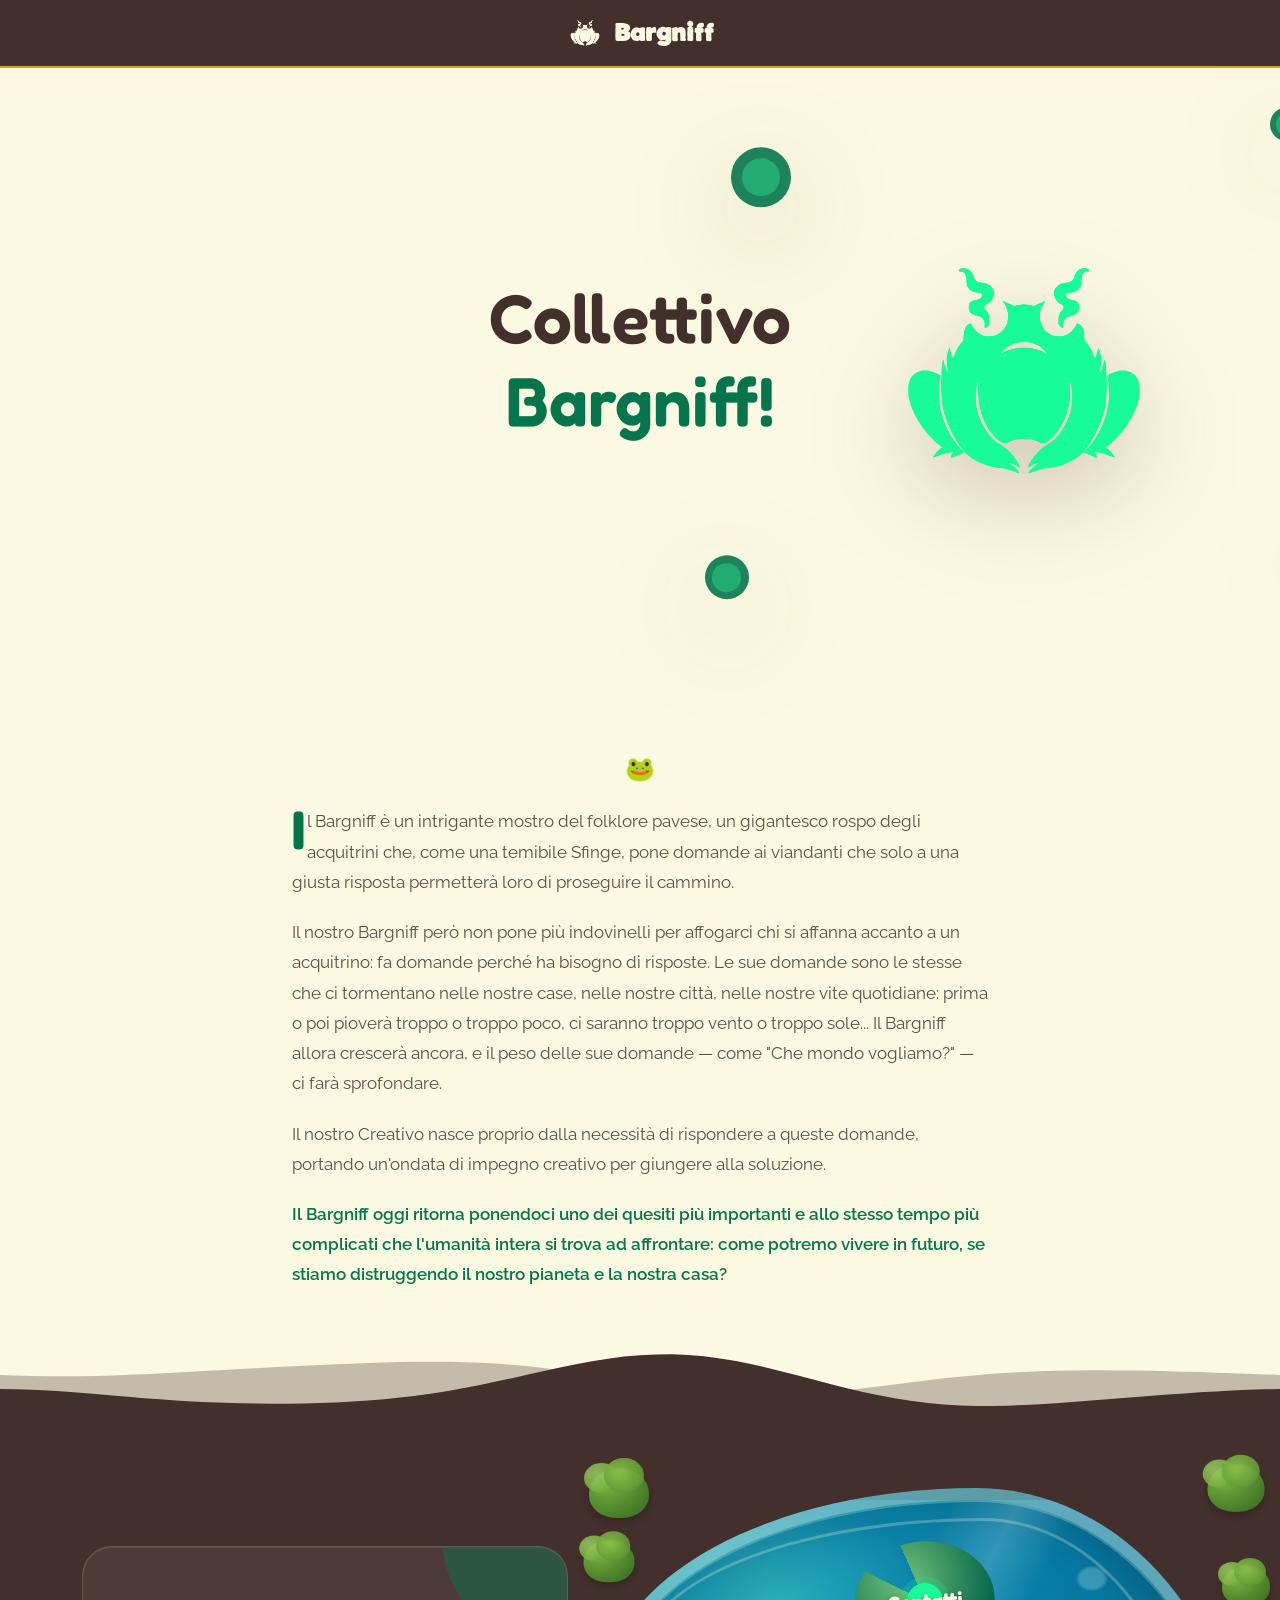
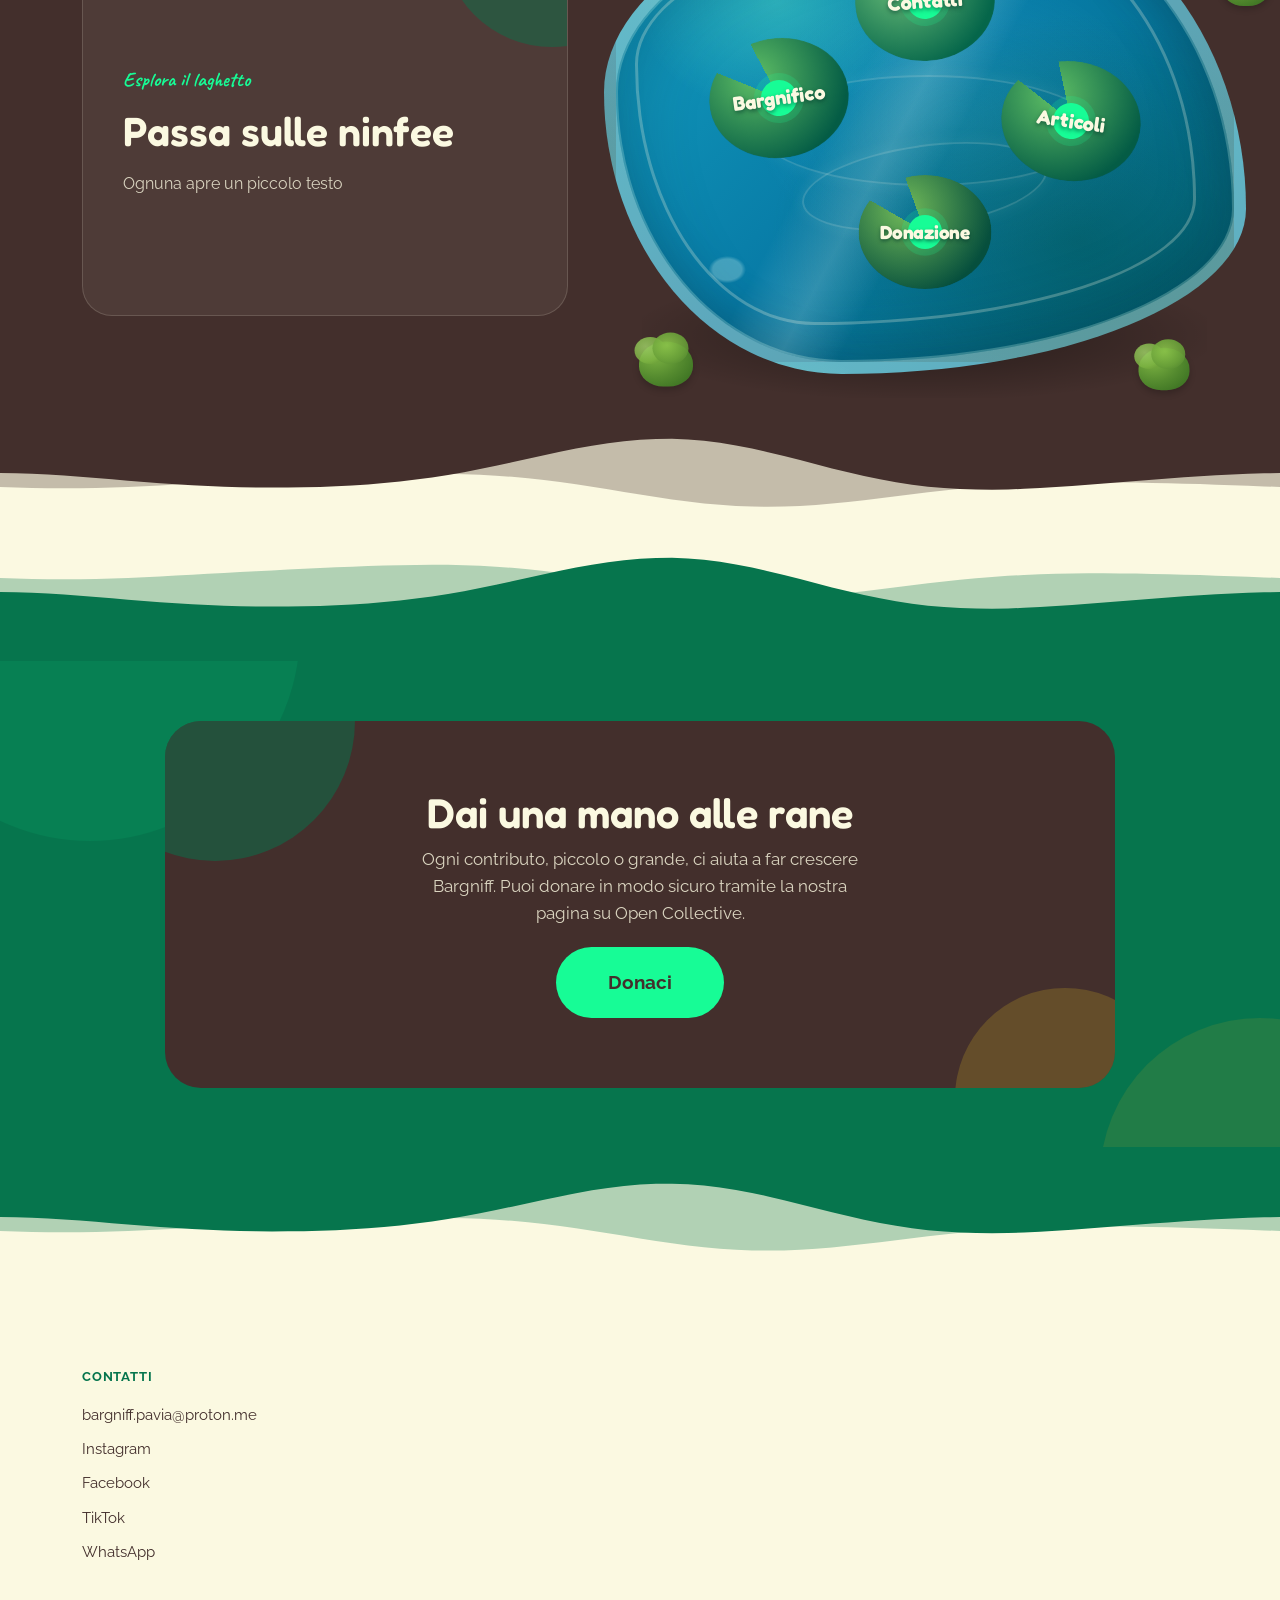
==== commit 8ce9310a: "Ninfea Contatti, popup, copia di sicurezza" ====
--- a/index.html
+++ b/index.html
@@ -4,1159 +4,33 @@
 		<meta charset="UTF-8" />
 		<meta name="viewport" content="width=device-width, initial-scale=1.0, minimum-scale=1.0" />
 
-		<script>
-			// avvio anticipato del feed Instagram: parte subito, senza aspettare CSS e font
-			(function () {
-				function loadEmbed() {
-					if (window.__igScript) return;
-					var s = document.createElement("script");
-					s.async = true;
-					s.src = "https://www.instagram.com/embed.js";
-					window.__igScript = s;
-					document.head.appendChild(s);
-				}
-
-				try {
-					var cached = JSON.parse(localStorage.getItem("bargniff:instagram") || "[]");
-					if (Array.isArray(cached) && cached.length) loadEmbed();
-				} catch (e) {}
-
-				window.__igList = fetch("/api/instagram", { cache: "no-cache" })
-					.then(function (r) { if (!r.ok) throw new Error("bad response"); return r.json(); })
-					.then(function (list) { if (Array.isArray(list) && list.length) loadEmbed(); return list; });
-				window.__igList.catch(function () {});
-			})();
-		</script>
-
 		<title>Bargniff</title>
+		<meta
+			name="description"
+			content="Bargniff Pavia: il collettivo che si occupa di crisi climatica e ambientale in città."
+		/>
+		<meta name="theme-color" content="#432f2c" />
+
+		<!-- Il sito è pensato solo con i colori chiari: senza queste righe alcuni telefoni
+		     lo scuriscono da soli (tema scuro automatico) e lo fanno diventare tutto nero.
+		     Serve proprio "only light": con il solo "light" la protezione non funziona. -->
+		<meta name="color-scheme" content="light only" />
+		<style>
+			html {
+				background: #fbf9e1;
+				color-scheme: only light;
+			}
+		</style>
 
 		<link rel="icon" type="image/png" href="/assets/rana-crema.png?v=1" />
 		<link rel="apple-touch-icon" href="/assets/rana-crema.png?v=1" />
 
-		<link rel="preconnect" href="https://fonts.googleapis.com" />
-		<link rel="preconnect" href="https://fonts.gstatic.com" crossorigin />
-
-		<link
-			href="https://fonts.googleapis.com/css2?family=Fredoka:wght@500;600;700&family=Raleway:wght@400;500;600;700&family=Caveat:wght@600;700&display=swap"
-			rel="stylesheet"
-		/>
-
-		<style>
-			@font-face {
-				font-family: "Les Flos Sage";
-				src: url("assets/fonts/Les-Flos-Sage.otf") format("opentype");
-			}
-
-			@font-face {
-				font-family: "Les Flos Chaos";
-				src: url("assets/fonts/Les-Flos-Chaos.otf") format("opentype");
-			}
-
-			@font-face {
-				font-family: "Les Flos Sans";
-				src: url("assets/fonts/Les-Flos-Sans.otf") format("opentype");
-			}
-
-			:root {
-				--brown: #432f2c;
-				--gold: #c8a627;
-				--cream: #fbf9e1;
-				--forest: #06754d;
-				--mint: #17fc96;
-				--shadow: 0 18px 40px -20px rgba(67, 47, 44, 0.45);
-				--ease: cubic-bezier(0.22, 0.61, 0.36, 1);
-			}
-
-			* {
-				margin: 0;
-				padding: 0;
-				box-sizing: border-box;
-			}
-
-			html {
-				scroll-behavior: smooth;
-				/* evita il bordo bianco ai lati su mobile quando si fa pinch-zoom / overscroll:
-				   senza questo, lo sfondo di <html> resta bianco (default del browser) mentre
-				   <body> ha lo sfondo crema, e la differenza si vede ai bordi quando si zooma */
-				background: var(--cream);
-				height: 100%;
-			}
-
-			body {
-				background: var(--cream);
-				color: var(--brown);
-				font-family: "Raleway", sans-serif;
-				line-height: 1.6;
-				overflow-x: hidden;
-				min-height: 100%;
-				width: 100%;
-				-webkit-font-smoothing: antialiased;
-			}
-
-			h1, h2, h3 {
-				font-family: "Fredoka", sans-serif;
-				font-weight: 600;
-				line-height: 1.05;
-			}
-
-			a {
-				color: inherit;
-				text-decoration: none;
-			}
-
-			img {
-				max-width: 100%;
-				display: block;
-			}
-
-			ul {
-				list-style: none;
-			}
-
-			::selection {
-				background: var(--mint);
-				color: var(--brown);
-			}
-
-			:focus-visible {
-				outline: 3px solid var(--forest);
-				outline-offset: 3px;
-				border-radius: 4px;
-			}
-
-			.wrap {
-				width: 100%;
-				max-width: 1180px;
-				margin: 0 auto;
-				padding: 0 32px;
-			}
-
-			/* header */
-
-			header {
-				position: fixed;
-				top: 0;
-				left: 0;
-				right: 0;
-				z-index: 100;
-				background: var(--brown);
-				color: var(--cream);
-				border-bottom: 2px solid var(--gold);
-			}
-
-			.nav {
-				display: flex;
-				align-items: center;
-				justify-content: center;
-				padding: 14px 32px;
-				max-width: 1180px;
-				margin: 0 auto;
-			}
-
-			.brand {
-				display: flex;
-				align-items: center;
-				gap: 10px;
-				font-family: "Les Flos Sage", sans-serif;
-				font-size: 1.5rem;
-				font-weight: 700;
-				color: var(--cream);
-			}
-
-			.brand img {
-				width: 38px;
-				height: 38px;
-				object-fit: contain;
-			}
-
-			/* hero */
-
-			.hero {
-				position: relative;
-				min-height: 80vh;
-				display: flex;
-				align-items: center;
-				padding: 60px 0;
-				overflow: hidden;
-				background: var(--cream);
-			}
-
-			.hero .wrap {
-				max-width: 100%;
-				padding: 0 40px;
-			}
-
-			.hero-copy {
-				position: relative;
-				z-index: 2;
-				width: 100%;
-				text-align: center;
-			}
-
-			.hero-copy h1 {
-				max-width: 900px;
-				margin: 0 auto;
-				font-size: clamp(2.6rem, 5.4vw, 4.6rem);
-				color: var(--brown);
-				text-align: center;
-			}
-
-			.hero-copy h1 span {
-				display: block;
-				margin-top: 10px;
-				color: var(--forest);
-			}
-
-			/* decorazione hero: laghetto con increspature e rana */
-
-			.pond {
-				position: absolute;
-				right: -6%;
-				top: 50%;
-				width: min(52vw, 720px);
-				transform: translateY(-50%);
-				z-index: 1;
-				filter: drop-shadow(0 30px 50px rgba(67, 47, 44, 0.25));
-			}
-
-			.pond svg {
-				width: 100%;
-				display: block;
-			}
-
-			.ripple {
-				transform-origin: center;
-				opacity: 0;
-				animation: ripple 4.5s var(--ease) infinite;
-			}
-
-			.ripple.r2 { animation-delay: 1.5s; }
-			.ripple.r3 { animation-delay: 3s; }
-
-			@keyframes ripple {
-				from { transform: scale(0.7); opacity: 0.55; }
-				to { transform: scale(1.55); opacity: 0; }
-			}
-
-			.hero-frog {
-				position: absolute;
-				left: 50%;
-				top: 50%;
-				width: 46%;
-				transform: translate(-50%, -46%);
-				animation: bob 6s ease-in-out infinite;
-			}
-
-			@keyframes bob {
-				0%, 100% { transform: translate(-50%, -46%) rotate(0); }
-				50% { transform: translate(-50%, -49%) rotate(-2deg); }
-			}
-
-			.lily {
-				position: absolute;
-				border-radius: 50%;
-				background: var(--forest);
-				opacity: 0.9;
-			}
-
-			.lily::after {
-				content: "";
-				position: absolute;
-				inset: 18%;
-				border-radius: 50%;
-				background: var(--mint);
-				opacity: 0.35;
-			}
-
-			/* onde tra le sezioni */
-
-			.wave {
-				position: relative;
-				width: 100%;
-				height: 130px;
-				overflow: hidden;
-				line-height: 0;
-				margin: -1px 0;
-				padding: 0;
-				background: transparent;
-			}
-
-			.wave svg {
-				display: block;
-				width: 200%;
-				height: 100%;
-			}
-
-			.wave path {
-				stroke: none;
-			}
-
-			.wave-back-layer {
-				opacity: 0.3;
-			}
-
-			.wave-up svg {
-				animation: wave-drift-rtl 22s linear infinite;
-			}
-
-			.wave-down svg {
-				animation: wave-drift-ltr 22s linear infinite;
-			}
-
-			@keyframes wave-drift-rtl {
-				from { transform: translateX(0); }
-				to { transform: translateX(-50%); }
-			}
-
-			@keyframes wave-drift-ltr {
-				from { transform: translateX(-50%); }
-				to { transform: translateX(0); }
-			}
-
-			/* sezioni generiche */
-
-			section {
-				position: relative;
-			}
-
-			/* le decorazioni che sporgono (cespugli, ninfee) vengono tagliate invece di allargare la pagina */
-			main,
-			footer {
-				overflow-x: hidden;
-				overflow-x: clip;
-			}
-
-			.section-pad {
-				padding: 30px 0;
-			}
-
-			/* missione */
-
-			.mission {
-				background: var(--brown);
-				color: var(--cream);
-			}
-
-			.mission .wrap {
-				display: grid;
-				grid-template-columns: 0.9fr 1.1fr;
-				gap: 36px;
-				align-items: center;
-			}
-
-			/* pannello testo missione */
-
-			.mission-info-panel {
-				position: relative;
-				min-height: 370px;
-				display: flex;
-				flex-direction: column;
-				justify-content: center;
-				padding: 44px 40px;
-				overflow: hidden;
-				border: 1px solid rgba(251, 249, 225, 0.15);
-				border-radius: 30px;
-				background: rgba(251, 249, 225, 0.06);
-				box-shadow: inset 0 1px 0 rgba(251, 249, 225, 0.1);
-			}
-
-			.mission-info-panel::before {
-				content: "";
-				position: absolute;
-				width: 220px;
-				height: 220px;
-				top: -120px;
-				right: -95px;
-				border-radius: 50%;
-				background: var(--forest);
-				opacity: 0.45;
-			}
-
-			.mission-info-panel > * {
-				position: relative;
-				z-index: 1;
-			}
-
-			.mission-info-panel .eyebrow {
-				margin-bottom: 14px;
-				color: var(--mint);
-				font-family: "Caveat", cursive;
-				font-size: 1.25rem;
-				font-weight: 700;
-			}
-
-			.mission-info-panel h2 {
-				color: var(--cream);
-				font-size: clamp(2rem, 3.2vw, 2.55rem);
-				transition: color 0.25s var(--ease);
-			}
-
-			.mission-info-panel p:last-child {
-				max-width: 430px;
-				margin-top: 18px;
-				color: rgba(251, 249, 225, 0.8);
-				font-size: 1.03rem;
-			}
-
-			.mission-info-panel.is-active h2 {
-				color: var(--mint);
-			}
-
-			/* laghetto della missione */
-
-			.mission-pond-scene {
-				position: relative;
-				width: 108%;
-				max-width: 900px;
-				margin: 0 auto;
-				isolation: isolate;
-			}
-
-			.mission-pond-scene::before {
-				content: "";
-				position: absolute;
-				left: 6%;
-				right: 6%;
-				bottom: -5%;
-				height: 26%;
-				z-index: 0;
-				background: radial-gradient(ellipse at center, rgba(0, 0, 0, 0.4) 0%, rgba(0, 0, 0, 0.2) 40%, rgba(0, 0, 0, 0) 75%);
-				pointer-events: none;
-			}
-
-			.mission-pond {
-				position: relative;
-				width: 100%;
-				aspect-ratio: 1.32/1;
-				overflow: hidden;
-				isolation: isolate;
-				z-index: 1;
-				background:
-					radial-gradient(ellipse at 26% 22%, rgba(103, 244, 202, 0.34), transparent 22%),
-					radial-gradient(ellipse at 75% 74%, rgba(1, 79, 72, 0.48), transparent 47%),
-					radial-gradient(ellipse at 55% 48%, rgba(91, 211, 225, 0.19), transparent 42%),
-					linear-gradient(135deg, #149fc0 0%, #087ca7 48%, #056b83 100%);
-				border-radius: 58% 42% 63% 37% / 42% 66% 34% 58%;
-				border: 12px solid rgba(251, 249, 225, 0.35);
-				box-shadow:
-					inset 0 0 0 2px rgba(208, 255, 237, 0.24),
-					inset 18px 20px 60px rgba(0, 45, 69, 0.22),
-					inset -24px -20px 50px rgba(0, 44, 55, 0.24);
-			}
-
-			.mission-pond::before {
-				content: "";
-				position: absolute;
-				inset: 4% 6% 8% 3%;
-				z-index: 1;
-				pointer-events: none;
-				border-radius: 62% 38% 68% 32% / 36% 69% 31% 64%;
-				border: 3px solid rgba(251, 249, 225, 0.25);
-			}
-
-			.mission-pond::after {
-				content: "";
-				position: absolute;
-				inset: 0;
-				z-index: 0;
-				pointer-events: none;
-				background:
-					radial-gradient(ellipse at 18% 80%, rgba(223, 255, 232, 0.28) 0 2%, transparent 2.6%),
-					radial-gradient(ellipse at 77% 17%, rgba(223, 255, 232, 0.24) 0 1.8%, transparent 2.4%),
-					linear-gradient(118deg, transparent 39%, rgba(232, 255, 248, 0.18) 47%, transparent 54%);
-				mix-blend-mode: screen;
-				animation: waterGlint 9s ease-in-out infinite alternate;
-			}
-
-			@keyframes waterGlint {
-				from { transform: translateX(-8%) translateY(2%); }
-				to { transform: translateX(8%) translateY(-2%); }
-			}
-
-			/* increspature statiche del laghetto */
-
-			.pond-ripple {
-				position: absolute;
-				border: 2px solid rgba(251, 249, 225, 0.15);
-				border-radius: 50%;
-				pointer-events: none;
-				z-index: 1;
-				box-shadow: 0 0 18px rgba(198, 255, 238, 0.08);
-			}
-
-			.pond-ripple.ripple-a {
-				width: 55%;
-				height: 24%;
-				left: 23%;
-				top: 38%;
-			}
-
-			.pond-ripple.ripple-b {
-				width: 40%;
-				height: 18%;
-				left: 30%;
-				top: 53%;
-				transform: rotate(-8deg);
-			}
-
-			/* cespugli intorno al laghetto */
-
-			.bush {
-				position: absolute;
-				width: 60px;
-				height: 50px;
-				z-index: 2;
-				pointer-events: none;
-				border-radius: 50% 50% 45% 45%;
-				background: radial-gradient(ellipse at 30% 30%, #7cb342 0%, #558b2f 50%, #33691e 100%);
-				box-shadow: 0 4px 8px rgba(0, 0, 0, 0.2);
-			}
-
-			.bush::after {
-				content: "";
-				position: absolute;
-				width: 40px;
-				height: 35px;
-				top: -10px;
-				left: 15px;
-				border-radius: 50%;
-				background: radial-gradient(ellipse at 40% 40%, #8bc34a 0%, #689f38 60%, #4a7c2c 100%);
-				opacity: 0.9;
-			}
-
-			.bush::before {
-				content: "";
-				position: absolute;
-				width: 35px;
-				height: 30px;
-				top: -5px;
-				left: -5px;
-				border-radius: 50%;
-				background: radial-gradient(ellipse at 35% 35%, #9ccc65 0%, #7cb342 60%, #5a8a2e 100%);
-				opacity: 0.85;
-			}
-
-			.bush-1 { top: -20px; left: -15px; }
-			.bush-2 { top: 10%; left: -25px; transform: scale(0.85); }
-			.bush-3 { bottom: -15px; left: 5%; transform: scale(0.9); }
-			.bush-4 { top: -25px; right: -20px; transform: scale(0.95); }
-			.bush-5 { top: 15%; right: -30px; transform: scale(0.8); }
-			.bush-6 { bottom: -20px; right: 8%; transform: scale(0.85); }
-
-			/* ninfee del laghetto (le tre voci del menu) */
-
-			.water-lily {
-				position: absolute;
-				width: 140px;
-				height: 120px;
-				z-index: 3;
-				cursor: pointer;
-				transition: transform 0.3s var(--ease), filter 0.3s var(--ease);
-			}
-
-			.water-lily:hover,
-			.water-lily:focus-within {
-				transform: scale(1.15) rotate(-3deg);
-				filter: drop-shadow(0 15px 15px rgba(0, 0, 0, 0.25));
-			}
-
-			.water-lily::before {
-				content: "";
-				position: absolute;
-				inset: 0;
-				border-radius: 50%;
-				background: radial-gradient(circle at 35% 30%, #5fbf65, #045c45 75%);
-				-webkit-mask: conic-gradient(from -20deg, #000 0deg 320deg, transparent 320deg 360deg);
-				mask: conic-gradient(from -20deg, #000 0deg 320deg, transparent 320deg 360deg);
-				filter: drop-shadow(0 8px 8px rgba(0, 0, 0, 0.2));
-			}
-
-			.water-lily::after {
-				content: "";
-				position: absolute;
-				width: 36px;
-				height: 36px;
-				left: 50%;
-				top: 50%;
-				transform: translate(-50%, -50%);
-				border-radius: 50%;
-				background: var(--mint);
-				box-shadow: 0 0 0 7px rgba(23, 252, 150, 0.18);
-			}
-
-			.water-lily button {
-				position: absolute;
-				inset: 0;
-				z-index: 2;
-				appearance: none;
-				border: 0;
-				background: transparent;
-				cursor: pointer;
-				display: flex;
-				align-items: center;
-				justify-content: center;
-				padding: 0 22px;
-				font-family: "Fredoka", sans-serif;
-				font-size: 1.25rem;
-				font-weight: 700;
-				color: var(--cream);
-				text-align: center;
-				text-shadow: 0 2px 4px rgba(0, 55, 44, 0.6);
-			}
-
-			.water-lily button:focus-visible {
-				outline: 3px solid var(--cream);
-				outline-offset: 4px;
-				border-radius: 50%;
-			}
-
-			.lily-one { left: 15%; top: 30%; transform: rotate(-8deg); }
-			.lily-two { right: 15%; top: 35%; transform: rotate(8deg); }
-
-			.lily-donation {
-				left: 50%;
-				bottom: 15%;
-				transform: translateX(-50%) rotate(0deg) scale(0.95);
-			}
-
-			.lily-donation::before {
-				background: radial-gradient(circle at 35% 30%, #72bb59, #064f3d 75%);
-			}
-
-			.lily-donation:hover,
-			.lily-donation:focus-within {
-				transform: translateX(-50%) scale(1.1) rotate(0);
-			}
-
-			/* ninfee piccole, solo decorative */
-
-			.mini-lily {
-				width: 76px;
-				height: 64px;
-				z-index: 2;
-				opacity: 0.88;
-				pointer-events: none;
-				animation: lilyDrift 6s ease-in-out infinite;
-			}
-
-			.mini-lily::after {
-				width: 18px;
-				height: 18px;
-				box-shadow: 0 0 0 4px rgba(23, 252, 150, 0.17);
-			}
-
-			.mini-one { left: 38%; bottom: 17%; }
-			.mini-two { right: 35%; top: 16%; animation-delay: -3s; }
-
-			@keyframes lilyDrift {
-				0%, 100% { transform: rotate(-10deg) translateY(0); }
-				50% { transform: rotate(-4deg) translateY(-6px); }
-			}
-
-			.lily-one:hover,
-			.lily-one:focus-within,
-			.lily-two:hover,
-			.lily-two:focus-within {
-				transform: scale(1.1) rotate(0);
-			}
-
-			/* leggenda del Bargniff */
-
-			.legend {
-				background: var(--cream);
-				padding-bottom: 40px;
-			}
-
-			.legend-wrap {
-				max-width: 760px;
-			}
-
-			.legend-eyebrow {
-				margin-bottom: 18px;
-				color: var(--forest);
-				font-family: "Caveat", cursive;
-				font-size: 1.5rem;
-				font-weight: 700;
-				text-align: center;
-			}
-
-			.legend-text p {
-				margin-bottom: 20px;
-				color: rgba(67, 47, 44, 0.85);
-				font-size: 1.08rem;
-				line-height: 1.75;
-			}
-
-			.legend-text p:last-child {
-				margin-bottom: 0;
-				color: var(--forest);
-				font-weight: 600;
-			}
-
-			.legend-text p:first-child::first-letter {
-				margin-right: 2px;
-				float: left;
-				color: var(--forest);
-				font-family: "Fredoka", sans-serif;
-				font-size: 3.4rem;
-				font-weight: 700;
-				line-height: 0.85;
-			}
-
-			/* perché le rane: le tre card */
-
-			.why {
-				background: var(--cream);
-				padding-top: 120px;
-				padding-bottom: 70px;
-			}
-
-			.why-grid {
-				display: grid;
-				grid-template-columns: repeat(3, 1fr);
-				gap: 28px;
-			}
-
-			.why-card {
-				padding: 34px 28px;
-				background: #fff8e6;
-				border: 1px solid rgba(67, 47, 44, 0.08);
-				border-radius: 26px;
-				transition: transform 0.3s var(--ease), box-shadow 0.3s var(--ease);
-			}
-
-			.why-card:hover {
-				transform: translateY(-8px);
-				box-shadow: var(--shadow);
-			}
-
-			.why-icon {
-				width: 64px;
-				height: 64px;
-				display: flex;
-				align-items: center;
-				justify-content: center;
-				margin-bottom: 20px;
-				border-radius: 18px;
-			}
-
-			.why-icon img {
-				width: 70%;
-			}
-
-			.why-card:nth-child(1) .why-icon { background: #eadfb4; }
-			.why-card:nth-child(2) .why-icon { background: var(--brown); }
-			.why-card:nth-child(3) .why-icon { background: var(--forest); }
-
-			.why-card h3 {
-				margin-bottom: 10px;
-				font-size: 1.25rem;
-			}
-
-			.why-card p {
-				color: rgba(67, 47, 44, 0.75);
-				font-size: 0.98rem;
-			}
-
-			/* schede degli articoli */
-
-			.art-card {
-				display: block;
-				overflow: hidden;
-				color: inherit;
-			}
-
-			.art-cover {
-				aspect-ratio: 16 / 10;
-				margin: -34px -28px 22px;
-				overflow: hidden;
-				background: #eadfb4;
-			}
-
-			.art-cover img {
-				width: 100%;
-				height: 100%;
-				object-fit: cover;
-			}
-
-			.art-date {
-				display: block;
-				margin-bottom: 8px;
-				color: var(--forest);
-				font-size: 0.82rem;
-				font-weight: 700;
-				letter-spacing: 0.05em;
-				text-transform: uppercase;
-			}
-
-			.art-more {
-				display: inline-block;
-				margin-top: 14px;
-				color: var(--forest);
-				font-weight: 700;
-			}
-
-			/* sezione donazione (verde) */
-
-			.donation-section {
-				position: relative;
-				background: var(--forest);
-				color: var(--cream);
-				overflow: hidden;
-			}
-
-			.donation-content-wrap {
-				position: relative;
-				z-index: 2;
-				padding: 60px 0;
-			}
-
-			.donation-box {
-				position: relative;
-				display: flex;
-				flex-direction: column;
-				align-items: center;
-				text-align: center;
-				gap: 20px;
-				max-width: 950px;
-				margin: 0 auto;
-				padding: 70px 56px;
-				overflow: hidden;
-				background: var(--brown);
-				color: var(--cream);
-				border-radius: 36px;
-				scroll-margin-top: 110px;
-			}
-
-			.donation-box::before,
-			.donation-box::after {
-				content: "";
-				position: absolute;
-				border-radius: 50%;
-			}
-
-			.donation-box::before {
-				width: 280px;
-				height: 280px;
-				top: -140px;
-				left: -90px;
-				background: var(--forest);
-				opacity: 0.5;
-			}
-
-			.donation-box::after {
-				width: 220px;
-				height: 220px;
-				right: -60px;
-				bottom: -120px;
-				background: var(--gold);
-				opacity: 0.25;
-			}
-
-			.donation-content {
-				position: relative;
-				z-index: 2;
-			}
-
-			.donation-content h3 {
-				margin-bottom: 12px;
-				color: var(--cream);
-				font-size: clamp(1.9rem, 3.4vw, 2.6rem);
-			}
-
-			.donation-content p {
-				max-width: 460px;
-				margin: 0 auto;
-				color: rgba(251, 249, 225, 0.82);
-				font-size: 1.05rem;
-			}
-
-			.donation-button {
-				position: relative;
-				z-index: 2;
-				flex-shrink: 0;
-				padding: 20px 52px;
-				border-radius: 100px;
-				background: var(--mint);
-				color: var(--brown);
-				font-size: 1.2rem;
-				font-weight: 700;
-				transition: transform 0.25s var(--ease), background 0.25s var(--ease);
-			}
-
-			.donation-button:hover {
-				background: #3cffa8;
-				transform: translateY(-3px);
-			}
-
-			/* decorazioni della sezione donazione */
-
-			.donation-section::before {
-				content: "";
-				position: absolute;
-				width: 420px;
-				height: 420px;
-				top: -240px;
-				left: -120px;
-				border-radius: 50%;
-				background: rgba(23, 252, 150, 0.08);
-				pointer-events: none;
-			}
-
-			.donation-section::after {
-				content: "";
-				position: absolute;
-				width: 320px;
-				height: 320px;
-				right: -140px;
-				bottom: -190px;
-				border-radius: 50%;
-				background: rgba(200, 166, 39, 0.14);
-				pointer-events: none;
-			}
-
-			/* footer */
-
-			footer {
-				padding: 90px 0 40px;
-			}
-
-			.foot-top {
-				display: grid;
-				grid-template-columns: 1fr;
-				gap: 50px;
-			}
-
-			.foot-col p {
-				max-width: 280px;
-				color: rgba(67, 47, 44, 0.7);
-				font-size: 0.95rem;
-			}
-
-			.foot-col h4 {
-				margin-bottom: 16px;
-				color: var(--forest);
-				font-size: 0.82rem;
-				letter-spacing: 0.06em;
-				text-transform: uppercase;
-			}
-
-			.foot-col ul li {
-				margin-bottom: 10px;
-				font-size: 0.95rem;
-			}
-
-			.foot-col ul li a:hover {
-				color: var(--forest);
-			}
-
-			/* animazione di comparsa allo scroll */
-
-			.reveal {
-				opacity: 0;
-				transform: translateY(24px);
-				transition: opacity 0.7s var(--ease), transform 0.7s var(--ease);
-			}
-
-			.reveal.in {
-				opacity: 1;
-				transform: translateY(0);
-			}
-
-			/* instagram */
-
-			.insta {
-				background: var(--cream);
-				padding-bottom: 70px;
-			}
-
-			.insta-title {
-				margin-bottom: 30px;
-				color: var(--forest);
-				font-size: clamp(1.8rem, 3vw, 2.4rem);
-				text-align: center;
-			}
-
-			.insta-grid {
-				display: grid;
-				grid-template-columns: repeat(auto-fit, minmax(min(326px, 100%), 1fr));
-				gap: 24px;
-				align-items: start;
-				justify-items: center;
-			}
-
-			.insta-card {
-				position: relative;
-				width: 100%;
-				max-width: 540px;
-			}
-
-			.insta-card.is-loading {
-				min-height: 520px;
-			}
-
-			.insta-grid .instagram-media {
-				margin: 0 auto !important;
-			}
-
-			@media (max-width: 420px) {
-				.insta-grid .instagram-media {
-					min-width: 0 !important;
-					max-width: 100% !important;
-				}
-			}
-
-			/* box di caricamento mostrato finché il post non è pronto */
-
-			.insta-skel {
-				position: absolute;
-				inset: 0;
-				display: flex;
-				flex-direction: column;
-				gap: 14px;
-				padding: 16px;
-				overflow: hidden;
-				background: #fff;
-				border: 1px solid rgba(67, 47, 44, 0.12);
-				border-radius: 14px;
-				box-shadow: var(--shadow);
-			}
-
-			.insta-card:not(.is-loading) .insta-skel {
-				display: none;
-			}
-
-			.insta-skel i {
-				display: block;
-				height: 12px;
-				border-radius: 6px;
-				background: linear-gradient(90deg, #efe8c8 25%, #f8f3da 50%, #efe8c8 75%);
-				background-size: 200% 100%;
-				animation: instaShimmer 1.4s linear infinite;
-			}
-
-			.insta-skel-head {
-				display: flex;
-				align-items: center;
-				gap: 12px;
-			}
-
-			.insta-skel-head > i {
-				width: 42px;
-				height: 42px;
-				flex: none;
-				border-radius: 50%;
-			}
-
-			.insta-skel-head > div {
-				flex: 1;
-				display: flex;
-				flex-direction: column;
-				gap: 8px;
-			}
-
-			.insta-skel-head > div i:first-child { width: 55%; }
-			.insta-skel-head > div i:last-child { width: 35%; }
-
-			.insta-skel .insta-skel-media {
-				flex: 1;
-				height: auto;
-				min-height: 220px;
-				border-radius: 10px;
-			}
-
-			.insta-skel i:last-child { width: 70%; }
-
-			@keyframes instaShimmer {
-				from { background-position: 200% 0; }
-				to { background-position: -200% 0; }
-			}
-
-			.insta-fallback {
-				display: flex;
-				align-items: center;
-				justify-content: center;
-				min-height: 120px;
-				padding: 20px;
-				background: #fff8e6;
-				border: 1px solid rgba(67, 47, 44, 0.12);
-				border-radius: 14px;
-				color: var(--forest);
-				font-weight: 600;
-				text-align: center;
-			}
-
-			.insta-follow {
-				margin-top: 28px;
-				color: var(--forest);
-				font-weight: 600;
-				text-align: center;
-			}
-
-			/* responsive */
-
-			@media (max-width: 920px) {
-				.mission .wrap { grid-template-columns: 1fr; }
-				.mission-pond-scene { width: 105%; max-width: 850px; }
-				.why-grid { grid-template-columns: 1fr; }
-				.foot-top { grid-template-columns: 1fr; gap: 34px; }
-			}
-
-			@media (max-width: 760px) {
-				.nav { padding: 12px 20px; }
-				.hero { padding-top: 188px; }
-				.hero .wrap { padding: 0 20px; }
-				.hero-copy h1 { font-size: clamp(2.8rem, 12vw, 6rem); }
-
-				.pond {
-					width: 82vw;
-					top: auto;
-					bottom: -6%;
-					transform: none;
-					opacity: 0.9;
-				}
-
-				.wave { height: 90px; }
-				/* laghetto un po' più largo della colonna, ma centrato (sporgeva solo a destra) */
-				.mission-pond-scene {
-					width: calc(100% + 36px);
-					max-width: 650px;
-					margin-left: max(-18px, calc((100% - 650px) / 2));
-				}
-
-				.bush-1 { left: -6px; }
-				.bush-2 { left: -12px; }
-				.bush-4 { right: -8px; }
-				.bush-5 { right: -14px; }
-				.mission-pond { aspect-ratio: 1.25/1; }
-				.water-lily { width: 105px; height: 88px; }
-				.water-lily button { padding: 0 17px; font-size: 0.85rem; }
-
-				.lily-donation {
-					left: 38%;
-					bottom: 4%;
-					transform: scale(0.78) rotate(-7deg);
-				}
-
-				.donation-content-wrap { padding: 50px 0; }
-				.donation-box { padding: 40px 26px; }
-				.donation-content h3 { font-size: 2rem; }
-				.why { padding-top: 90px; padding-bottom: 50px; }
-				.legend-text p { font-size: 1rem; }
-				.legend-text p:first-child::first-letter { font-size: 2.6rem; }
-			}
-
-			/* rispetta la preferenza di movimento ridotto */
-
-			@media (prefers-reduced-motion: reduce) {
-				*, *::before, *::after {
-					animation-duration: 0.001ms !important;
-					animation-iteration-count: 1 !important;
-					transition-duration: 0.001ms !important;
-					scroll-behavior: auto !important;
-				}
-			}
-		</style>
+		<!-- I font principali partono subito, in parallelo al resto della pagina -->
+		<link rel="preload" href="/assets/fonts/fredoka.woff2" as="font" type="font/woff2" crossorigin />
+		<link rel="preload" href="/assets/fonts/raleway.woff2" as="font" type="font/woff2" crossorigin />
+
+		<link rel="stylesheet" href="/assets/css/fonts.css" />
+		<link rel="stylesheet" href="/assets/css/site.css" />
 	</head>
 
 	<body>
@@ -1181,10 +55,10 @@
 
 			<img class="hero-frog" src="assets/rana-verde.png" alt="Bargniff, la mascotte rana del progetto" />
 
-			<div class="lily" style="width: 60px; height: 60px; left: 6%; top: 18%"></div>
-			<div class="lily" style="width: 34px; height: 34px; right: 8%; top: 12%"></div>
-			<div class="lily" style="width: 44px; height: 44px; left: 2%; bottom: 14%"></div>
-			<div class="lily" style="width: 26px; height: 26px; right: 4%; bottom: 22%"></div>
+			<div class="lily lily-1"></div>
+			<div class="lily lily-2"></div>
+			<div class="lily lily-3"></div>
+			<div class="lily lily-4"></div>
 		</div>
 
 		<div class="wrap">
@@ -1259,6 +133,7 @@
 						<button
 							type="button"
 							class="lily-trigger"
+							data-popup="construction"
 							data-eyebrow="Bargnifico"
 							data-title="Storie che fanno acqua"
 							data-copy="Il nostro giornale? fumetto? da decidere con Rocco"
@@ -1291,6 +166,19 @@
 							Donazione
 						</button>
 					</div>
+
+					<div class="water-lily lily-contacts">
+						<button
+							type="button"
+							class="lily-trigger"
+							data-scroll="#contatti"
+							data-eyebrow="Scrivici"
+							data-title="Dove trovarci"
+							data-copy="Mail, social e WhatsApp: clicca per scendere ai contatti."
+						>
+							Contatti
+						</button>
+					</div>
 				</div>
 			</div>
 		</div>
@@ -1303,18 +191,19 @@
 	<section class="why section-pad" id="articoli" hidden>
 		<div class="wrap">
 			<h2 class="insta-title">Articoli</h2>
-			<div class="why-grid" id="art-grid"></div>
-			<p class="insta-follow" id="art-all" hidden>
+			<div class="why-grid" id="articles-grid"></div>
+			<p class="insta-follow" id="articles-all" hidden>
 				<a href="/articoli">Tutti gli articoli →</a>
 			</p>
 		</div>
 	</section>
 
-	<!-- instagram -->
+	<!-- instagram: i post si gestiscono da /admin; senza post la sezione resta nascosta -->
 	<section class="insta" id="instagram" hidden>
 		<div class="wrap">
 			<h2 class="insta-title">Dal nostro Instagram</h2>
-			<div class="insta-grid" id="insta-grid" aria-live="polite"></div>
+
+			<div class="insta-grid" id="instagram-grid"></div>
 			<p class="insta-follow">
 				<a href="https://www.instagram.com/bargniff.pavia" target="_blank" rel="noopener noreferrer">Seguici su Instagram →</a>
 			</p>
@@ -1351,7 +240,7 @@
 	<div class="wave wave-up donation-wave-bottom" data-fill="#06754d" aria-hidden="true"></div>
 	</main>
 
-	<footer>
+	<footer id="contatti">
 	<div class="wrap">
 		<div class="foot-top">
 			<div class="foot-col">
@@ -1368,436 +257,14 @@
 	</div>
 	</footer>
 
-	<script>
-	// fa comparire con una dissolvenza gli elementi ".reveal" quando entrano nello schermo
-	const observer = new IntersectionObserver((entries) => {
-		entries.forEach((entry) => {
-			if (entry.isIntersecting) {
-				entry.target.classList.add("in");
-				observer.unobserve(entry.target);
-			}
-		});
-	}, { threshold: 0.15 });
-
-	document.querySelectorAll(".reveal").forEach((element) => observer.observe(element));
-
-	// feed Instagram: scheletro di caricamento, cache locale e fallback (lista gestita da /admin)
-	const INSTA_URL = /^https:\/\/(www\.)?instagram\.com\/(p|reel)\/[\w-]+\/?(\?[\w=&%.-]*)?$/;
-	const INSTA_CACHE_KEY = "bargniff:instagram";
-	const igSection = document.querySelector("#instagram");
-	const igGrid = document.querySelector("#insta-grid");
-	let igScriptState = "idle"; // idle | loading | ready | failed
-	let igCurrent = "";
-
-	function igCacheGet() {
-		try {
-			const list = JSON.parse(localStorage.getItem(INSTA_CACHE_KEY));
-			return Array.isArray(list) ? list.filter((u) => INSTA_URL.test(u)).slice(0, 3) : [];
-		} catch {
-			return [];
-		}
-	}
-
-	function igCacheSet(list) {
-		try { localStorage.setItem(INSTA_CACHE_KEY, JSON.stringify(list)); } catch {}
-	}
-
-	function igProcess() {
-		if (window.instgrm && window.instgrm.Embeds) window.instgrm.Embeds.process();
-	}
-
-	// usa lo script già partito dal <head>, oppure lo avvia ora
-	function igLoadScript() {
-		if (igScriptState !== "idle") return;
-		igScriptState = "loading";
-
-		let script = window.__igScript;
-		if (!script) {
-			script = document.createElement("script");
-			script.async = true;
-			script.src = "https://www.instagram.com/embed.js";
-			document.head.appendChild(script);
-		}
-
-		if (window.instgrm) {
-			igScriptState = "ready";
-			return;
-		}
-
-		script.addEventListener("load", () => { igScriptState = "ready"; igProcess(); }, { once: true });
-		script.addEventListener("error", () => {
-			igScriptState = "failed";
-			igGrid.querySelectorAll(".insta-card.is-loading").forEach(igFallback);
-		}, { once: true });
-	}
-
-	// se l'embed non parte (blocco contenuti, rete lenta) resta almeno il link al post
-	function igFallback(card) {
-		const link = document.createElement("a");
-		link.className = "insta-fallback";
-		link.href = card.dataset.url;
-		link.target = "_blank";
-		link.rel = "noopener noreferrer";
-		link.textContent = "Guarda il post su Instagram →";
-
-		card.classList.remove("is-loading");
-		card.replaceChildren(link);
-		card.dispatchEvent(new Event("igdone"));
-	}
-
-	function igWatch(card) {
-		const finish = () => {
-			observer.disconnect();
-			clearTimeout(timer);
-			card.classList.remove("is-loading");
-			card.dispatchEvent(new Event("igdone"));
-			if (!igGrid.querySelector(".is-loading")) igGrid.removeAttribute("aria-busy");
-		};
-
-		const observer = new MutationObserver(() => {
-			const frame = card.querySelector("iframe");
-			if (!frame) return;
-
-			if (frame.classList.contains("instagram-media-rendered")) finish();
-			else if (!frame.dataset.watched) {
-				frame.dataset.watched = "1";
-				frame.addEventListener("load", finish, { once: true });
-			}
-		});
-
-		observer.observe(card, { childList: true, subtree: true, attributes: true, attributeFilter: ["class"] });
-
-		const timer = setTimeout(() => {
-			if (card.querySelector("iframe")) finish();
-			else { observer.disconnect(); igFallback(card); }
-		}, 20000);
-	}
-
-	function igCard(url) {
-		const card = document.createElement("div");
-		card.className = "insta-card is-loading";
-		card.dataset.url = url;
-
-		const skeleton = document.createElement("div");
-		skeleton.className = "insta-skel";
-		skeleton.setAttribute("aria-hidden", "true");
-		skeleton.innerHTML = '<div class="insta-skel-head"><i></i><div><i></i><i></i></div></div><i class="insta-skel-media"></i><i></i><i></i>';
-
-		card.append(skeleton);
-		return card;
-	}
-
-	// aggiunge il post vero dentro il box di caricamento e chiede a Instagram di disegnarlo
-	function igStart(card) {
-		if (card.dataset.started) return;
-		card.dataset.started = "1";
-
-		const quote = document.createElement("blockquote");
-		quote.className = "instagram-media";
-		quote.setAttribute("data-instgrm-permalink", card.dataset.url);
-		quote.setAttribute("data-instgrm-version", "14");
-		card.append(quote);
-
-		igWatch(card);
-		igProcess();
-	}
-
-	function igRender(list) {
-		const key = JSON.stringify(list);
-		if (key === igCurrent) return;
-		igCurrent = key;
-
-		// nessun post: la sezione resta nascosta e non occupa spazio
-		if (!list.length) {
-			igSection.hidden = true;
-			igGrid.replaceChildren();
-			return;
-		}
-
-		const cards = list.map(igCard);
-		igSection.hidden = false;
-		igGrid.setAttribute("aria-busy", "true");
-		igGrid.replaceChildren(...cards);
-		igLoadScript();
-
-		// il primo post parte subito con tutta la banda; gli altri quando il primo è pronto
-		// (o dopo 3 secondi), così il primo compare prima invece di caricare tutti insieme lentamente
-		igStart(cards[0]);
-		const startRest = () => cards.slice(1).forEach(igStart);
-		cards[0].addEventListener("igdone", startRest, { once: true });
-		setTimeout(startRest, 3000);
-	}
-
-	async function loadInstagram() {
-		// mostra subito i post dell'ultima visita, poi aggiorna con la lista fresca
-		const cached = igCacheGet();
-		if (cached.length) igRender(cached);
-
-		try {
-			const early = window.__igList || fetch("/api/instagram", { cache: "no-cache" }).then((r) => r.json());
-			const fresh = (await early)
-				.filter((u) => typeof u === "string" && INSTA_URL.test(u))
-				.slice(0, 3);
-
-			igCacheSet(fresh);
-			igRender(fresh);
-		} catch {
-			if (!cached.length) igRender([]);
-		}
-	}
-
-	loadInstagram();
-
-	// articoli: schede con gli ultimi 3 pubblicati; se non ce ne sono la sezione resta nascosta
-	const artSection = document.querySelector("#articoli");
-	const artGrid = document.querySelector("#art-grid");
-	const artAll = document.querySelector("#art-all");
-	const ART_ICONS = ["assets/rana-marrone.png", "assets/rana-crema.png", "assets/rana-verde.png"];
-
-	function artDate(iso) {
-		const m = /^(\d{4})-(\d{2})-(\d{2})$/.exec(iso || "");
-		if (!m) return "";
-		return new Date(+m[1], +m[2] - 1, +m[3]).toLocaleDateString("it-IT", { day: "numeric", month: "long", year: "numeric" });
-	}
-
-	function artCard(article, index) {
-		const card = document.createElement("a");
-		card.className = "why-card art-card";
-		card.href = "/articolo/" + encodeURIComponent(article.id);
-
-		if (article.cover) {
-			const cover = document.createElement("div");
-			cover.className = "art-cover";
-			const img = document.createElement("img");
-			img.src = "/api/img/" + encodeURIComponent(article.cover);
-			img.alt = "";
-			img.loading = "lazy";
-			cover.append(img);
-			card.append(cover);
-		} else {
-			const icon = document.createElement("div");
-			icon.className = "why-icon";
-			const img = document.createElement("img");
-			img.src = ART_ICONS[index % ART_ICONS.length];
-			img.alt = "";
-			icon.append(img);
-			card.append(icon);
-		}
-
-		const date = document.createElement("span");
-		date.className = "art-date";
-		date.textContent = artDate(article.date);
-
-		const title = document.createElement("h3");
-		title.textContent = article.title;
-
-		card.append(date, title);
-
-		if (article.excerpt) {
-			const excerpt = document.createElement("p");
-			excerpt.textContent = article.excerpt;
-			card.append(excerpt);
-		}
-
-		const more = document.createElement("span");
-		more.className = "art-more";
-		more.textContent = "Leggi l'articolo →";
-		card.append(more);
-		return card;
-	}
-
-	async function loadArticles() {
-		try {
-			const response = await fetch("/api/articles");
-			if (!response.ok) throw new Error("bad response");
-			const list = await response.json();
-			if (!Array.isArray(list) || !list.length) { artSection.hidden = true; return; }
-
-			artGrid.replaceChildren(...list.slice(0, 3).map(artCard));
-			artAll.hidden = list.length <= 3;
-			artSection.hidden = false;
-		} catch {
-			artSection.hidden = true;
-		}
-	}
-
-	loadArticles();
-
-	// pannello di testo che cambia contenuto passando sopra le ninfee
-	const missionPanel = document.querySelector(".mission-info-panel");
-
-	if (missionPanel) {
-		const eyebrow = missionPanel.querySelector("[data-mission-eyebrow]");
-		const title = missionPanel.querySelector("[data-mission-title]");
-		const copy = missionPanel.querySelector("[data-mission-copy]");
-
-		const defaultContent = {
-			eyebrow: eyebrow.textContent.trim(),
-			title: title.textContent.trim(),
-			copy: copy.textContent.trim(),
-		};
-
-		function showMission(trigger) {
-			eyebrow.textContent = trigger.dataset.eyebrow;
-			title.textContent = trigger.dataset.title;
-			copy.textContent = trigger.dataset.copy;
-			missionPanel.classList.add("is-active");
-		}
-
-		function resetMission() {
-			eyebrow.textContent = defaultContent.eyebrow;
-			title.textContent = defaultContent.title;
-			copy.textContent = defaultContent.copy;
-			missionPanel.classList.remove("is-active");
-		}
-
-		document.querySelectorAll(".lily-trigger").forEach((trigger) => {
-			trigger.addEventListener("pointerenter", () => showMission(trigger));
-			trigger.addEventListener("focus", () => showMission(trigger));
-
-			trigger.addEventListener("click", () => {
-				showMission(trigger);
-
-				if (trigger.classList.contains("donation-trigger")) {
-					document.querySelector("#donazione").scrollIntoView({ behavior: "smooth", block: "center" });
-				}
-
-				// la ninfea "Articoli" apre la pagina con tutti gli articoli
-				if (trigger.dataset.href) window.location.href = trigger.dataset.href;
-			});
-
-			trigger.addEventListener("pointerleave", () => {
-				if (document.activeElement !== trigger) resetMission();
-			});
-
-			trigger.addEventListener("blur", resetMission);
-		});
-	}
-
-	// ombra sotto l'header quando si scrolla
-	const header = document.querySelector("header");
-
-	window.addEventListener("scroll", () => {
-		header.style.boxShadow = window.scrollY > 12 ? "0 8px 24px -18px rgba(67,47,44,.5)" : "none";
-	}, { passive: true });
-
-	// disegna le onde animate tra le sezioni (SVG generato via JS)
-	const WAVE_SETTINGS = {
-		viewBoxHeight: 130,
-		cycles: 1.5,
-		oscillationSpeed: 0.55,
-		travelSpeed: 0.05,
-		down: { center: 60, amplitude: 34 },
-		up: { center: 70, amplitude: 34 },
-		backLayer: { ampScale: 0.55, areaBoost: 14, phase: 2.1, speedScale: 0.6 },
-	};
-
-	const NS = "http://www.w3.org/2000/svg";
-
-	function buildWave(el) {
-		const type = el.classList.contains("wave-up") ? "up" : "down";
-		const fill = el.dataset.fill;
-
-		// larghezza molto superiore alla viewport, così la forma non si taglia durante l'oscillazione
-		const tileWidth = 2880;
-		const width = tileWidth * 2;
-		const height = WAVE_SETTINGS.viewBoxHeight;
-
-		const svg = document.createElementNS(NS, "svg");
-		svg.setAttribute("viewBox", `0 0 ${width} ${height}`);
-		svg.setAttribute("preserveAspectRatio", "none");
-
-		const backPath = document.createElementNS(NS, "path");
-		backPath.setAttribute("fill", fill);
-		backPath.classList.add("wave-back-layer");
-
-		const frontPath = document.createElementNS(NS, "path");
-		frontPath.setAttribute("fill", fill);
-
-		svg.append(backPath, frontPath);
-		el.appendChild(svg);
-
-		return { svg, type, tileWidth, width, height, backPath, frontPath };
-	}
-
-	const waves = Array.from(document.querySelectorAll(".wave")).map(buildWave);
-
-	function wavePath(wave, time, isBackLayer) {
-		const { tileWidth, width, height, type } = wave;
-		const shape = WAVE_SETTINGS[type];
-		const layer = isBackLayer ? WAVE_SETTINGS.backLayer : null;
-		const areaSign = type === "up" ? 1 : -1;
-
-		const center = shape.center + (layer ? areaSign * layer.areaBoost : 0);
-		const amplitude = shape.amplitude * (layer ? layer.ampScale : 1);
-		const phase = layer ? layer.phase : 0;
-		const speedScale = layer ? layer.speedScale : 1;
-
-		const travel = time * WAVE_SETTINGS.travelSpeed * speedScale;
-		const speed = WAVE_SETTINGS.oscillationSpeed * speedScale;
-		const points = 160;
-
-		let d = `M 0 ${center}`;
-
-		for (let i = 1; i <= points; i++) {
-			const x = (i / points) * width;
-			const t = (x % tileWidth) / tileWidth;
-			const envelope = Math.sin(Math.PI * t);
-
-			const main = Math.sin(t * Math.PI * WAVE_SETTINGS.cycles * 2 - travel + phase) * Math.cos(time * speed * 0.5);
-			const ripple = Math.sin(t * Math.PI * WAVE_SETTINGS.cycles * 4 - travel * 1.4 + phase + 0.9) * Math.cos(time * speed * 0.7);
-			const y = center + (main + ripple * 0.18) * amplitude * envelope;
-
-			d += ` L ${x} ${y}`;
-		}
-
-		d += type === "up" ? ` L ${width} 0 L 0 0 Z` : ` L ${width} ${height} L 0 ${height} Z`;
-
-		return d;
-	}
-
-	function drawWave(wave, time) {
-		wave.backPath.setAttribute("d", wavePath(wave, time, true));
-		wave.frontPath.setAttribute("d", wavePath(wave, time, false));
-	}
-
-	// disegna una volta sola la forma iniziale
-	waves.forEach((wave) => drawWave(wave, 0));
-
-	// anima solo le onde visibili, a 30 fps, e si ferma mentre si usa il feed Instagram
-	// (altrimenti il JS delle onde ruba tempo al browser e i caroselli degli embed scattano)
-	const reduceMotion = window.matchMedia("(prefers-reduced-motion: reduce)").matches;
-	const visibleWaves = new Set();
-	let wavesPaused = false;
-	let lastFrame = 0;
-
-	const waveByElement = new Map(waves.map((wave) => [wave.svg.parentElement, wave]));
-	const waveObserver = new IntersectionObserver((entries) => {
-		entries.forEach((entry) => {
-			const wave = waveByElement.get(entry.target);
-			if (entry.isIntersecting) visibleWaves.add(wave);
-			else visibleWaves.delete(wave);
-		});
-	});
-	waveByElement.forEach((wave, element) => waveObserver.observe(element));
-
-	const instaSection = document.querySelector("#instagram");
-	if (instaSection) {
-		instaSection.addEventListener("pointerenter", () => { wavesPaused = true; });
-		instaSection.addEventListener("pointerleave", () => { wavesPaused = false; });
-	}
-
-	function animateWaves(timestamp) {
-		requestAnimationFrame(animateWaves);
-
-		if (reduceMotion || wavesPaused || timestamp - lastFrame < 33) return;
-		lastFrame = timestamp;
-
-		const time = timestamp / 1000;
-		visibleWaves.forEach((wave) => drawWave(wave, time));
-	}
-
-	requestAnimationFrame(animateWaves);
-	</script>
+	<!-- popup "sotto costruzione" (si apre dalla ninfea Bargnifico) -->
+	<dialog class="popup" id="construction-popup" aria-labelledby="construction-title">
+		<img class="popup-frog" src="/assets/rana-verde.png" alt="" />
+		<h2 id="construction-title">Sotto costruzione</h2>
+		<p>Stiamo preparando questa parte del laghetto. Torna presto a trovarci!</p>
+		<button type="button" class="popup-close" data-close-popup>Va bene</button>
+	</dialog>
+
+	<script type="module" src="/assets/js/main.js"></script>
 	</body>
 </html>
--- a/assets/css/fonts.css
+++ b/assets/css/fonts.css
@@ -0,0 +1,49 @@
+/*
+ * Font del sito, serviti da qui e non da Google Fonts:
+ * così il browser dei visitatori non contatta server esterni solo per mostrare il testo.
+ * Fredoka, Raleway e Caveat sono distribuiti con licenza SIL OFL 1.1 (vedi i file LICENSE in assets/fonts).
+ */
+
+@font-face {
+	font-family: "Fredoka";
+	src: url("../fonts/fredoka.woff2") format("woff2");
+	font-weight: 300 700;
+	font-style: normal;
+	font-display: swap;
+}
+
+@font-face {
+	font-family: "Raleway";
+	src: url("../fonts/raleway.woff2") format("woff2");
+	font-weight: 100 900;
+	font-style: normal;
+	font-display: swap;
+}
+
+@font-face {
+	font-family: "Caveat";
+	src: url("../fonts/caveat-700.woff2") format("woff2");
+	font-weight: 700;
+	font-style: normal;
+	font-display: swap;
+}
+
+/* Font del logo */
+
+@font-face {
+	font-family: "Les Flos Sage";
+	src: url("../fonts/Les-Flos-Sage.otf") format("opentype");
+	font-display: swap;
+}
+
+@font-face {
+	font-family: "Les Flos Chaos";
+	src: url("../fonts/Les-Flos-Chaos.otf") format("opentype");
+	font-display: swap;
+}
+
+@font-face {
+	font-family: "Les Flos Sans";
+	src: url("../fonts/Les-Flos-Sans.otf") format("opentype");
+	font-display: swap;
+}
--- a/assets/css/site.css
+++ b/assets/css/site.css
@@ -0,0 +1,1431 @@
+/* Stile della home. I font sono in fonts.css (caricato prima di questo file). */
+
+:root {
+	color-scheme: only light;
+	--brown: #432f2c;
+	--gold: #c8a627;
+	--cream: #fbf9e1;
+	--forest: #06754d;
+	--mint: #17fc96;
+	--shadow: 0 18px 40px -20px rgba(67, 47, 44, 0.45);
+	--ease: cubic-bezier(0.22, 0.61, 0.36, 1);
+}
+
+* {
+	margin: 0;
+	padding: 0;
+	box-sizing: border-box;
+}
+
+html {
+	scroll-behavior: smooth;
+	/* evita il bordo bianco ai lati su mobile quando si fa pinch-zoom / overscroll:
+	   senza questo, lo sfondo di <html> resta bianco (default del browser) mentre
+	   <body> ha lo sfondo crema, e la differenza si vede ai bordi quando si zooma */
+	background: var(--cream);
+	height: 100%;
+}
+
+body {
+	background: var(--cream);
+	color: var(--brown);
+	font-family: "Raleway", sans-serif;
+	line-height: 1.6;
+	overflow-x: hidden;
+	min-height: 100%;
+	width: 100%;
+	-webkit-font-smoothing: antialiased;
+}
+
+h1,
+h2,
+h3 {
+	font-family: "Fredoka", sans-serif;
+	font-weight: 600;
+	line-height: 1.05;
+}
+
+a {
+	color: inherit;
+	text-decoration: none;
+}
+
+img {
+	max-width: 100%;
+	display: block;
+}
+
+ul {
+	list-style: none;
+}
+
+::selection {
+	background: var(--mint);
+	color: var(--brown);
+}
+
+:focus-visible {
+	outline: 3px solid var(--forest);
+	outline-offset: 3px;
+	border-radius: 4px;
+}
+
+.wrap {
+	width: 100%;
+	max-width: 1180px;
+	margin: 0 auto;
+	padding: 0 32px;
+}
+
+/* header */
+
+header {
+	position: fixed;
+	top: 0;
+	left: 0;
+	right: 0;
+	z-index: 100;
+	background: var(--brown);
+	color: var(--cream);
+	border-bottom: 2px solid var(--gold);
+}
+
+.nav {
+	display: flex;
+	align-items: center;
+	justify-content: center;
+	padding: 14px 32px;
+	max-width: 1180px;
+	margin: 0 auto;
+}
+
+.brand {
+	display: flex;
+	align-items: center;
+	gap: 10px;
+	font-family: "Les Flos Sage", sans-serif;
+	font-size: 1.5rem;
+	font-weight: 700;
+	color: var(--cream);
+}
+
+.brand img {
+	width: 38px;
+	height: 38px;
+	object-fit: contain;
+}
+
+/* hero */
+
+.hero {
+	position: relative;
+	min-height: 80vh;
+	display: flex;
+	align-items: center;
+	padding: 60px 0;
+	overflow: hidden;
+	background: var(--cream);
+}
+
+.hero .wrap {
+	max-width: 100%;
+	padding: 0 40px;
+}
+
+.hero-copy {
+	position: relative;
+	z-index: 2;
+	width: 100%;
+	text-align: center;
+}
+
+.hero-copy h1 {
+	max-width: 900px;
+	margin: 0 auto;
+	font-size: clamp(2.6rem, 5.4vw, 4.6rem);
+	color: var(--brown);
+	text-align: center;
+}
+
+.hero-copy h1 span {
+	display: block;
+	margin-top: 10px;
+	color: var(--forest);
+}
+
+/* decorazione hero: laghetto con increspature e rana */
+
+.pond {
+	position: absolute;
+	right: -6%;
+	top: 50%;
+	width: min(52vw, 720px);
+	transform: translateY(-50%);
+	z-index: 1;
+	filter: drop-shadow(0 30px 50px rgba(67, 47, 44, 0.25));
+}
+
+.pond svg {
+	width: 100%;
+	display: block;
+}
+
+.ripple {
+	transform-origin: center;
+	opacity: 0;
+	animation: ripple 4.5s var(--ease) infinite;
+}
+
+.ripple.r2 {
+	animation-delay: 1.5s;
+}
+.ripple.r3 {
+	animation-delay: 3s;
+}
+
+@keyframes ripple {
+	from {
+		transform: scale(0.7);
+		opacity: 0.55;
+	}
+	to {
+		transform: scale(1.55);
+		opacity: 0;
+	}
+}
+
+.hero-frog {
+	position: absolute;
+	left: 50%;
+	top: 50%;
+	width: 46%;
+	transform: translate(-50%, -46%);
+	animation: bob 6s ease-in-out infinite;
+}
+
+@keyframes bob {
+	0%,
+	100% {
+		transform: translate(-50%, -46%) rotate(0);
+	}
+	50% {
+		transform: translate(-50%, -49%) rotate(-2deg);
+	}
+}
+
+.lily {
+	position: absolute;
+	border-radius: 50%;
+	background: var(--forest);
+	opacity: 0.9;
+}
+
+.lily::after {
+	content: "";
+	position: absolute;
+	inset: 18%;
+	border-radius: 50%;
+	background: var(--mint);
+	opacity: 0.35;
+}
+
+/* le quattro ninfee decorative sullo stagno dell'hero */
+
+.lily-1 {
+	width: 60px;
+	height: 60px;
+	left: 6%;
+	top: 18%;
+}
+.lily-2 {
+	width: 34px;
+	height: 34px;
+	right: 8%;
+	top: 12%;
+}
+.lily-3 {
+	width: 44px;
+	height: 44px;
+	left: 2%;
+	bottom: 14%;
+}
+.lily-4 {
+	width: 26px;
+	height: 26px;
+	right: 4%;
+	bottom: 22%;
+}
+
+/* onde tra le sezioni */
+
+.wave {
+	position: relative;
+	width: 100%;
+	height: 130px;
+	overflow: hidden;
+	line-height: 0;
+	margin: -1px 0;
+	padding: 0;
+	background: transparent;
+}
+
+.wave svg {
+	display: block;
+	width: 200%;
+	height: 100%;
+}
+
+.wave path {
+	stroke: none;
+}
+
+.wave-back-layer {
+	opacity: 0.3;
+}
+
+.wave-up svg {
+	animation: wave-drift-rtl 22s linear infinite;
+}
+
+.wave-down svg {
+	animation: wave-drift-ltr 22s linear infinite;
+}
+
+@keyframes wave-drift-rtl {
+	from {
+		transform: translateX(0);
+	}
+	to {
+		transform: translateX(-50%);
+	}
+}
+
+@keyframes wave-drift-ltr {
+	from {
+		transform: translateX(-50%);
+	}
+	to {
+		transform: translateX(0);
+	}
+}
+
+/* sezioni generiche */
+
+section {
+	position: relative;
+}
+
+/* le decorazioni che sporgono (cespugli, ninfee) vengono tagliate invece di allargare la pagina */
+main,
+footer {
+	overflow-x: hidden;
+	overflow-x: clip;
+}
+
+.section-pad {
+	padding: 30px 0;
+}
+
+/* missione */
+
+.mission {
+	background: var(--brown);
+	color: var(--cream);
+}
+
+.mission .wrap {
+	display: grid;
+	grid-template-columns: 0.9fr 1.1fr;
+	gap: 36px;
+	align-items: center;
+}
+
+/* pannello testo missione */
+
+.mission-info-panel {
+	position: relative;
+	min-height: 370px;
+	display: flex;
+	flex-direction: column;
+	justify-content: center;
+	padding: 44px 40px;
+	overflow: hidden;
+	border: 1px solid rgba(251, 249, 225, 0.15);
+	border-radius: 30px;
+	background: rgba(251, 249, 225, 0.06);
+	box-shadow: inset 0 1px 0 rgba(251, 249, 225, 0.1);
+}
+
+.mission-info-panel::before {
+	content: "";
+	position: absolute;
+	width: 220px;
+	height: 220px;
+	top: -120px;
+	right: -95px;
+	border-radius: 50%;
+	background: var(--forest);
+	opacity: 0.45;
+}
+
+.mission-info-panel > * {
+	position: relative;
+	z-index: 1;
+}
+
+.mission-info-panel .eyebrow {
+	margin-bottom: 14px;
+	color: var(--mint);
+	font-family: "Caveat", cursive;
+	font-size: 1.25rem;
+	font-weight: 700;
+}
+
+.mission-info-panel h2 {
+	color: var(--cream);
+	font-size: clamp(2rem, 3.2vw, 2.55rem);
+	transition: color 0.25s var(--ease);
+}
+
+.mission-info-panel p:last-child {
+	max-width: 430px;
+	margin-top: 18px;
+	color: rgba(251, 249, 225, 0.8);
+	font-size: 1.03rem;
+}
+
+.mission-info-panel.is-active h2 {
+	color: var(--mint);
+}
+
+/* laghetto della missione */
+
+.mission-pond-scene {
+	position: relative;
+	width: 108%;
+	max-width: 900px;
+	margin: 0 auto;
+	isolation: isolate;
+}
+
+.mission-pond-scene::before {
+	content: "";
+	position: absolute;
+	left: 6%;
+	right: 6%;
+	bottom: -5%;
+	height: 26%;
+	z-index: 0;
+	background: radial-gradient(
+		ellipse at center,
+		rgba(0, 0, 0, 0.4) 0%,
+		rgba(0, 0, 0, 0.2) 40%,
+		rgba(0, 0, 0, 0) 75%
+	);
+	pointer-events: none;
+}
+
+.mission-pond {
+	position: relative;
+	width: 100%;
+	aspect-ratio: 1.32/1;
+	overflow: hidden;
+	isolation: isolate;
+	z-index: 1;
+	background:
+		radial-gradient(ellipse at 26% 22%, rgba(103, 244, 202, 0.34), transparent 22%),
+		radial-gradient(ellipse at 75% 74%, rgba(1, 79, 72, 0.48), transparent 47%),
+		radial-gradient(ellipse at 55% 48%, rgba(91, 211, 225, 0.19), transparent 42%),
+		linear-gradient(135deg, #149fc0 0%, #087ca7 48%, #056b83 100%);
+	border-radius: 58% 42% 63% 37% / 42% 66% 34% 58%;
+	border: 12px solid rgba(251, 249, 225, 0.35);
+	box-shadow:
+		inset 0 0 0 2px rgba(208, 255, 237, 0.24),
+		inset 18px 20px 60px rgba(0, 45, 69, 0.22),
+		inset -24px -20px 50px rgba(0, 44, 55, 0.24);
+}
+
+.mission-pond::before {
+	content: "";
+	position: absolute;
+	inset: 4% 6% 8% 3%;
+	z-index: 1;
+	pointer-events: none;
+	border-radius: 62% 38% 68% 32% / 36% 69% 31% 64%;
+	border: 3px solid rgba(251, 249, 225, 0.25);
+}
+
+.mission-pond::after {
+	content: "";
+	position: absolute;
+	inset: 0;
+	z-index: 0;
+	pointer-events: none;
+	background:
+		radial-gradient(ellipse at 18% 80%, rgba(223, 255, 232, 0.28) 0 2%, transparent 2.6%),
+		radial-gradient(ellipse at 77% 17%, rgba(223, 255, 232, 0.24) 0 1.8%, transparent 2.4%),
+		linear-gradient(118deg, transparent 39%, rgba(232, 255, 248, 0.18) 47%, transparent 54%);
+	mix-blend-mode: screen;
+	animation: waterGlint 9s ease-in-out infinite alternate;
+}
+
+@keyframes waterGlint {
+	from {
+		transform: translateX(-8%) translateY(2%);
+	}
+	to {
+		transform: translateX(8%) translateY(-2%);
+	}
+}
+
+/* increspature statiche del laghetto */
+
+.pond-ripple {
+	position: absolute;
+	border: 2px solid rgba(251, 249, 225, 0.15);
+	border-radius: 50%;
+	pointer-events: none;
+	z-index: 1;
+	box-shadow: 0 0 18px rgba(198, 255, 238, 0.08);
+}
+
+.pond-ripple.ripple-a {
+	width: 55%;
+	height: 24%;
+	left: 23%;
+	top: 38%;
+}
+
+.pond-ripple.ripple-b {
+	width: 40%;
+	height: 18%;
+	left: 30%;
+	top: 53%;
+	transform: rotate(-8deg);
+}
+
+/* cespugli intorno al laghetto */
+
+.bush {
+	position: absolute;
+	width: 60px;
+	height: 50px;
+	z-index: 2;
+	pointer-events: none;
+	border-radius: 50% 50% 45% 45%;
+	background: radial-gradient(ellipse at 30% 30%, #7cb342 0%, #558b2f 50%, #33691e 100%);
+	box-shadow: 0 4px 8px rgba(0, 0, 0, 0.2);
+}
+
+.bush::after {
+	content: "";
+	position: absolute;
+	width: 40px;
+	height: 35px;
+	top: -10px;
+	left: 15px;
+	border-radius: 50%;
+	background: radial-gradient(ellipse at 40% 40%, #8bc34a 0%, #689f38 60%, #4a7c2c 100%);
+	opacity: 0.9;
+}
+
+.bush::before {
+	content: "";
+	position: absolute;
+	width: 35px;
+	height: 30px;
+	top: -5px;
+	left: -5px;
+	border-radius: 50%;
+	background: radial-gradient(ellipse at 35% 35%, #9ccc65 0%, #7cb342 60%, #5a8a2e 100%);
+	opacity: 0.85;
+}
+
+.bush-1 {
+	top: -20px;
+	left: -15px;
+}
+.bush-2 {
+	top: 10%;
+	left: -25px;
+	transform: scale(0.85);
+}
+.bush-3 {
+	bottom: -15px;
+	left: 5%;
+	transform: scale(0.9);
+}
+.bush-4 {
+	top: -25px;
+	right: -20px;
+	transform: scale(0.95);
+}
+.bush-5 {
+	top: 15%;
+	right: -30px;
+	transform: scale(0.8);
+}
+.bush-6 {
+	bottom: -20px;
+	right: 8%;
+	transform: scale(0.85);
+}
+
+/* ninfee del laghetto (le tre voci del menu) */
+
+.water-lily {
+	position: absolute;
+	width: 140px;
+	height: 120px;
+	z-index: 3;
+	cursor: pointer;
+	transition:
+		transform 0.3s var(--ease),
+		filter 0.3s var(--ease);
+}
+
+.water-lily:hover,
+.water-lily:focus-within {
+	transform: scale(1.15) rotate(-3deg);
+	filter: drop-shadow(0 15px 15px rgba(0, 0, 0, 0.25));
+}
+
+.water-lily::before {
+	content: "";
+	position: absolute;
+	inset: 0;
+	border-radius: 50%;
+	background: radial-gradient(circle at 35% 30%, #5fbf65, #045c45 75%);
+	-webkit-mask: conic-gradient(from -20deg, #000 0deg 320deg, transparent 320deg 360deg);
+	mask: conic-gradient(from -20deg, #000 0deg 320deg, transparent 320deg 360deg);
+	filter: drop-shadow(0 8px 8px rgba(0, 0, 0, 0.2));
+}
+
+.water-lily::after {
+	content: "";
+	position: absolute;
+	width: 36px;
+	height: 36px;
+	left: 50%;
+	top: 50%;
+	transform: translate(-50%, -50%);
+	border-radius: 50%;
+	background: var(--mint);
+	box-shadow: 0 0 0 7px rgba(23, 252, 150, 0.18);
+}
+
+.water-lily button {
+	position: absolute;
+	inset: 0;
+	z-index: 2;
+	appearance: none;
+	border: 0;
+	background: transparent;
+	cursor: pointer;
+	display: flex;
+	align-items: center;
+	justify-content: center;
+	padding: 0 22px;
+	font-family: "Fredoka", sans-serif;
+	font-size: 1.25rem;
+	font-weight: 700;
+	color: var(--cream);
+	text-align: center;
+	text-shadow: 0 2px 4px rgba(0, 55, 44, 0.6);
+}
+
+.water-lily button:focus-visible {
+	outline: 3px solid var(--cream);
+	outline-offset: 4px;
+	border-radius: 50%;
+}
+
+.lily-one {
+	left: 15%;
+	top: 30%;
+	transform: rotate(-8deg);
+}
+.lily-two {
+	right: 15%;
+	top: 35%;
+	transform: rotate(8deg);
+}
+
+.lily-donation {
+	left: 50%;
+	bottom: 15%;
+	transform: translateX(-50%) rotate(0deg) scale(0.95);
+}
+
+.lily-donation::before {
+	background: radial-gradient(circle at 35% 30%, #72bb59, #064f3d 75%);
+}
+
+.lily-donation:hover,
+.lily-donation:focus-within {
+	transform: translateX(-50%) scale(1.1) rotate(0);
+}
+
+.lily-contacts {
+	left: 50%;
+	top: 9%;
+	transform: translateX(-50%) rotate(-4deg);
+}
+
+.lily-contacts::before {
+	background: radial-gradient(circle at 35% 30%, #6fc27a, #05664a 75%);
+}
+
+.lily-one:hover,
+.lily-one:focus-within,
+.lily-two:hover,
+.lily-two:focus-within {
+	transform: scale(1.1) rotate(0);
+}
+
+.lily-contacts:hover,
+.lily-contacts:focus-within {
+	transform: translateX(-50%) scale(1.1) rotate(0);
+}
+
+/* leggenda del Bargniff */
+
+.legend {
+	background: var(--cream);
+	padding-bottom: 40px;
+}
+
+.legend-wrap {
+	max-width: 760px;
+}
+
+.legend-eyebrow {
+	margin-bottom: 18px;
+	color: var(--forest);
+	font-family: "Caveat", cursive;
+	font-size: 1.5rem;
+	font-weight: 700;
+	text-align: center;
+}
+
+.legend-text p {
+	margin-bottom: 20px;
+	color: rgba(67, 47, 44, 0.85);
+	font-size: 1.08rem;
+	line-height: 1.75;
+}
+
+.legend-text p:last-child {
+	margin-bottom: 0;
+	color: var(--forest);
+	font-weight: 600;
+}
+
+.legend-text p:first-child::first-letter {
+	margin-right: 2px;
+	float: left;
+	color: var(--forest);
+	font-family: "Fredoka", sans-serif;
+	font-size: 3.4rem;
+	font-weight: 700;
+	line-height: 0.85;
+}
+
+/* perché le rane: le tre card */
+
+.why {
+	background: var(--cream);
+	padding-top: 120px;
+	padding-bottom: 70px;
+}
+
+.why-grid {
+	display: grid;
+	grid-template-columns: repeat(3, 1fr);
+	gap: 28px;
+}
+
+.why-card {
+	padding: 34px 28px;
+	background: #fff8e6;
+	border: 1px solid rgba(67, 47, 44, 0.08);
+	border-radius: 26px;
+	transition:
+		transform 0.3s var(--ease),
+		box-shadow 0.3s var(--ease);
+}
+
+.why-card:hover {
+	transform: translateY(-8px);
+	box-shadow: var(--shadow);
+}
+
+.why-icon {
+	width: 64px;
+	height: 64px;
+	display: flex;
+	align-items: center;
+	justify-content: center;
+	margin-bottom: 20px;
+	border-radius: 18px;
+}
+
+.why-icon img {
+	width: 70%;
+}
+
+.why-card:nth-child(1) .why-icon {
+	background: #eadfb4;
+}
+.why-card:nth-child(2) .why-icon {
+	background: var(--brown);
+}
+.why-card:nth-child(3) .why-icon {
+	background: var(--forest);
+}
+
+.why-card h3 {
+	margin-bottom: 10px;
+	font-size: 1.25rem;
+}
+
+.why-card p {
+	color: rgba(67, 47, 44, 0.75);
+	font-size: 0.98rem;
+}
+
+/* schede degli articoli */
+
+.art-card {
+	display: block;
+	overflow: hidden;
+	color: inherit;
+}
+
+.art-cover {
+	aspect-ratio: 16 / 10;
+	margin: -34px -28px 22px;
+	overflow: hidden;
+	background: #eadfb4;
+}
+
+.art-cover img {
+	width: 100%;
+	height: 100%;
+	object-fit: cover;
+}
+
+.art-date {
+	display: block;
+	margin-bottom: 8px;
+	color: var(--forest);
+	font-size: 0.82rem;
+	font-weight: 700;
+	letter-spacing: 0.05em;
+	text-transform: uppercase;
+}
+
+.art-more {
+	display: inline-block;
+	margin-top: 14px;
+	color: var(--forest);
+	font-weight: 700;
+}
+
+/* sezione donazione (verde) */
+
+.donation-section {
+	position: relative;
+	background: var(--forest);
+	color: var(--cream);
+	overflow: hidden;
+}
+
+.donation-content-wrap {
+	position: relative;
+	z-index: 2;
+	padding: 60px 0;
+}
+
+.donation-box {
+	position: relative;
+	display: flex;
+	flex-direction: column;
+	align-items: center;
+	text-align: center;
+	gap: 20px;
+	max-width: 950px;
+	margin: 0 auto;
+	padding: 70px 56px;
+	overflow: hidden;
+	background: var(--brown);
+	color: var(--cream);
+	border-radius: 36px;
+	scroll-margin-top: 110px;
+}
+
+.donation-box::before,
+.donation-box::after {
+	content: "";
+	position: absolute;
+	border-radius: 50%;
+}
+
+.donation-box::before {
+	width: 280px;
+	height: 280px;
+	top: -140px;
+	left: -90px;
+	background: var(--forest);
+	opacity: 0.5;
+}
+
+.donation-box::after {
+	width: 220px;
+	height: 220px;
+	right: -60px;
+	bottom: -120px;
+	background: var(--gold);
+	opacity: 0.25;
+}
+
+.donation-content {
+	position: relative;
+	z-index: 2;
+}
+
+.donation-content h3 {
+	margin-bottom: 12px;
+	color: var(--cream);
+	font-size: clamp(1.9rem, 3.4vw, 2.6rem);
+}
+
+.donation-content p {
+	max-width: 460px;
+	margin: 0 auto;
+	color: rgba(251, 249, 225, 0.82);
+	font-size: 1.05rem;
+}
+
+.donation-button {
+	position: relative;
+	z-index: 2;
+	flex-shrink: 0;
+	padding: 20px 52px;
+	border-radius: 100px;
+	background: var(--mint);
+	color: var(--brown);
+	font-size: 1.2rem;
+	font-weight: 700;
+	transition:
+		transform 0.25s var(--ease),
+		background 0.25s var(--ease);
+}
+
+.donation-button:hover {
+	background: #3cffa8;
+	transform: translateY(-3px);
+}
+
+/* decorazioni della sezione donazione */
+
+.donation-section::before {
+	content: "";
+	position: absolute;
+	width: 420px;
+	height: 420px;
+	top: -240px;
+	left: -120px;
+	border-radius: 50%;
+	background: rgba(23, 252, 150, 0.08);
+	pointer-events: none;
+}
+
+.donation-section::after {
+	content: "";
+	position: absolute;
+	width: 320px;
+	height: 320px;
+	right: -140px;
+	bottom: -190px;
+	border-radius: 50%;
+	background: rgba(200, 166, 39, 0.14);
+	pointer-events: none;
+}
+
+/* footer */
+
+footer {
+	padding: 90px 0 40px;
+}
+
+.foot-top {
+	display: grid;
+	grid-template-columns: 1fr;
+	gap: 50px;
+}
+
+.foot-col p {
+	max-width: 280px;
+	color: rgba(67, 47, 44, 0.7);
+	font-size: 0.95rem;
+}
+
+.foot-col h4 {
+	margin-bottom: 16px;
+	color: var(--forest);
+	font-size: 0.82rem;
+	letter-spacing: 0.06em;
+	text-transform: uppercase;
+}
+
+.foot-col ul li {
+	margin-bottom: 10px;
+	font-size: 0.95rem;
+}
+
+.foot-col ul li a:hover {
+	color: var(--forest);
+}
+
+/* animazione di comparsa allo scroll */
+
+.reveal {
+	opacity: 0;
+	transform: translateY(24px);
+	transition:
+		opacity 0.7s var(--ease),
+		transform 0.7s var(--ease);
+}
+
+.reveal.in {
+	opacity: 1;
+	transform: translateY(0);
+}
+
+/* instagram */
+
+.insta {
+	padding-bottom: 70px;
+	background: var(--cream);
+}
+
+.insta-title {
+	margin-bottom: 30px;
+	color: var(--forest);
+	font-size: clamp(1.8rem, 3vw, 2.4rem);
+	text-align: center;
+}
+
+.insta-grid {
+	display: grid;
+	grid-template-columns: repeat(auto-fit, minmax(min(300px, 100%), 1fr));
+	gap: 24px;
+	align-items: start;
+	justify-items: center;
+}
+
+.insta-follow {
+	margin-top: 28px;
+	color: var(--forest);
+	font-weight: 600;
+	text-align: center;
+}
+
+/* scheda di un post: con la nostra foto, oppure un segnaposto che non contatta Instagram */
+
+.post-card {
+	position: relative;
+	display: block;
+	width: 100%;
+	max-width: 540px;
+	overflow: hidden;
+	background: #fff8e6;
+	border: 1px solid rgba(67, 47, 44, 0.1);
+	border-radius: 22px;
+	color: inherit;
+	transition:
+		transform 0.3s var(--ease),
+		box-shadow 0.3s var(--ease);
+}
+
+a.post-card:hover,
+a.post-card:focus-visible {
+	transform: translateY(-6px);
+	box-shadow: var(--shadow);
+}
+
+.post-card img {
+	display: block;
+	width: 100%;
+	aspect-ratio: 1 / 1;
+	object-fit: cover;
+}
+
+.post-card-body {
+	padding: 16px 20px 20px;
+}
+
+.post-badge {
+	display: inline-block;
+	padding: 2px 12px;
+	border-radius: 99px;
+	background: var(--brown);
+	color: var(--cream);
+	font-size: 0.75rem;
+	font-weight: 700;
+	letter-spacing: 0.04em;
+	text-transform: uppercase;
+}
+
+.post-caption {
+	margin-top: 10px;
+	color: rgba(67, 47, 44, 0.85);
+	font-size: 0.98rem;
+}
+
+.post-link {
+	display: inline-block;
+	margin-top: 12px;
+	color: var(--forest);
+	font-weight: 700;
+}
+
+.post-card--plain {
+	display: flex;
+	flex-direction: column;
+	align-items: center;
+	justify-content: center;
+	gap: 10px;
+	min-height: 190px;
+	padding: 28px 22px;
+	text-align: center;
+}
+
+/* quando il post è incorporato da Instagram, la scheda diventa solo un contenitore */
+
+.post-card--embed {
+	overflow: visible;
+	background: none;
+	border: 0;
+}
+
+.post-card--embed.is-loading {
+	min-height: 520px;
+}
+
+.insta-grid .instagram-media {
+	margin: 0 auto !important;
+}
+
+@media (max-width: 420px) {
+	.insta-grid .instagram-media {
+		min-width: 0 !important;
+		max-width: 100% !important;
+	}
+}
+
+/* scheletro mostrato finché il post incorporato non è pronto */
+
+.insta-skeleton {
+	position: absolute;
+	inset: 0;
+	display: flex;
+	flex-direction: column;
+	gap: 14px;
+	padding: 16px;
+	overflow: hidden;
+	background: #fff;
+	border: 1px solid rgba(67, 47, 44, 0.12);
+	border-radius: 14px;
+	box-shadow: var(--shadow);
+}
+
+.post-card--embed:not(.is-loading) .insta-skeleton {
+	display: none;
+}
+
+.insta-skeleton i {
+	display: block;
+	height: 12px;
+	background: linear-gradient(90deg, #efe8c8 25%, #f8f3da 50%, #efe8c8 75%);
+	background-size: 200% 100%;
+	border-radius: 6px;
+	animation: instaShimmer 1.4s linear infinite;
+}
+
+.insta-skeleton-head {
+	display: flex;
+	align-items: center;
+	gap: 12px;
+}
+
+.insta-skeleton-head > i {
+	flex: none;
+	width: 42px;
+	height: 42px;
+	border-radius: 50%;
+}
+
+.insta-skeleton-head > div {
+	display: flex;
+	flex: 1;
+	flex-direction: column;
+	gap: 8px;
+}
+
+.insta-skeleton-head > div i:first-child {
+	width: 55%;
+}
+.insta-skeleton-head > div i:last-child {
+	width: 35%;
+}
+
+.insta-skeleton .insta-skeleton-media {
+	flex: 1;
+	height: auto;
+	min-height: 220px;
+	border-radius: 10px;
+}
+
+.insta-skeleton > i:last-child {
+	width: 70%;
+}
+
+@keyframes instaShimmer {
+	from {
+		background-position: 200% 0;
+	}
+	to {
+		background-position: -200% 0;
+	}
+}
+
+/* popup "sotto costruzione" */
+
+.popup {
+	width: min(88vw, 380px);
+	margin: auto;
+	padding: 34px 28px 28px;
+	background: var(--cream);
+	border: 0;
+	border-radius: 28px;
+	box-shadow: 0 30px 70px -24px rgba(67, 47, 44, 0.7);
+	color: var(--brown);
+	text-align: center;
+}
+
+.popup[open] {
+	animation: popupIn 0.35s var(--ease);
+}
+
+.popup::backdrop {
+	background: rgba(67, 47, 44, 0.55);
+}
+
+.popup-frog {
+	width: 92px;
+	margin: 0 auto 14px;
+	animation: popupFrog 3.2s ease-in-out infinite;
+}
+
+.popup h2 {
+	margin-bottom: 8px;
+	color: var(--forest);
+	font-size: 1.9rem;
+}
+
+.popup p {
+	margin-bottom: 22px;
+	color: rgba(67, 47, 44, 0.82);
+}
+
+.popup-close {
+	padding: 12px 32px;
+	background: var(--mint);
+	border: 0;
+	border-radius: 99px;
+	color: var(--brown);
+	font:
+		700 1.05rem "Raleway",
+		sans-serif;
+	cursor: pointer;
+	transition:
+		transform 0.25s var(--ease),
+		background 0.25s var(--ease);
+}
+
+.popup-close:hover {
+	background: #3cffa8;
+	transform: translateY(-2px);
+}
+
+@keyframes popupFrog {
+	0%,
+	100% {
+		transform: translateY(0) rotate(0);
+	}
+	50% {
+		transform: translateY(-7px) rotate(-3deg);
+	}
+}
+
+@keyframes popupIn {
+	from {
+		opacity: 0;
+		transform: translateY(18px) scale(0.94);
+	}
+	to {
+		opacity: 1;
+		transform: none;
+	}
+}
+
+/* responsive */
+
+@media (max-width: 920px) {
+	.mission .wrap {
+		grid-template-columns: 1fr;
+	}
+	.mission-pond-scene {
+		width: 105%;
+		max-width: 850px;
+	}
+	.why-grid {
+		grid-template-columns: 1fr;
+	}
+	.foot-top {
+		grid-template-columns: 1fr;
+		gap: 34px;
+	}
+}
+
+@media (max-width: 760px) {
+	.nav {
+		padding: 12px 20px;
+	}
+	.hero {
+		padding-top: 188px;
+	}
+	.hero .wrap {
+		padding: 0 20px;
+	}
+	.hero-copy h1 {
+		font-size: clamp(2.8rem, 12vw, 6rem);
+	}
+
+	.pond {
+		width: 82vw;
+		top: auto;
+		bottom: -6%;
+		transform: none;
+		opacity: 0.9;
+	}
+
+	.wave {
+		height: 90px;
+	}
+	/* laghetto un po' più largo della colonna, ma centrato (sporgeva solo a destra) */
+	.mission-pond-scene {
+		width: calc(100% + 36px);
+		max-width: 650px;
+		margin-left: max(-18px, calc((100% - 650px) / 2));
+	}
+
+	.bush-1 {
+		left: -6px;
+	}
+	.bush-2 {
+		left: -12px;
+	}
+	.bush-4 {
+		right: -8px;
+	}
+	.bush-5 {
+		right: -14px;
+	}
+	.mission-pond {
+		aspect-ratio: 1.25/1;
+	}
+	.water-lily {
+		width: 105px;
+		height: 88px;
+	}
+	.water-lily button {
+		padding: 0 17px;
+		font-size: 0.85rem;
+	}
+
+	.lily-one {
+		left: 5%;
+		top: 25%;
+	}
+
+	.lily-two {
+		right: 5%;
+		top: 30%;
+	}
+
+	.lily-donation {
+		left: 50%;
+		bottom: 3%;
+		transform: translateX(-50%) scale(0.78) rotate(-5deg);
+	}
+
+	.lily-contacts {
+		left: 50%;
+		top: 3%;
+		transform: translateX(-50%) scale(0.78) rotate(-4deg);
+	}
+
+	.donation-content-wrap {
+		padding: 50px 0;
+	}
+	.donation-box {
+		padding: 40px 26px;
+	}
+	.donation-content h3 {
+		font-size: 2rem;
+	}
+	.why {
+		padding-top: 90px;
+		padding-bottom: 50px;
+	}
+	.legend-text p {
+		font-size: 1rem;
+	}
+	.legend-text p:first-child::first-letter {
+		font-size: 2.6rem;
+	}
+}
+
+/* telefoni: tolgo gli effetti più pesanti per la scheda grafica */
+
+@media (max-width: 760px) {
+	.pond {
+		filter: none;
+	}
+
+	.mission-pond::after {
+		mix-blend-mode: normal;
+		animation: none;
+	}
+
+	.water-lily:hover,
+	.water-lily:focus-within {
+		filter: none;
+	}
+}
+
+/* rispetta la preferenza di movimento ridotto */
+
+@media (prefers-reduced-motion: reduce) {
+	*,
+	*::before,
+	*::after {
+		animation-duration: 0.001ms !important;
+		animation-iteration-count: 1 !important;
+		transition-duration: 0.001ms !important;
+		scroll-behavior: auto !important;
+	}
+}
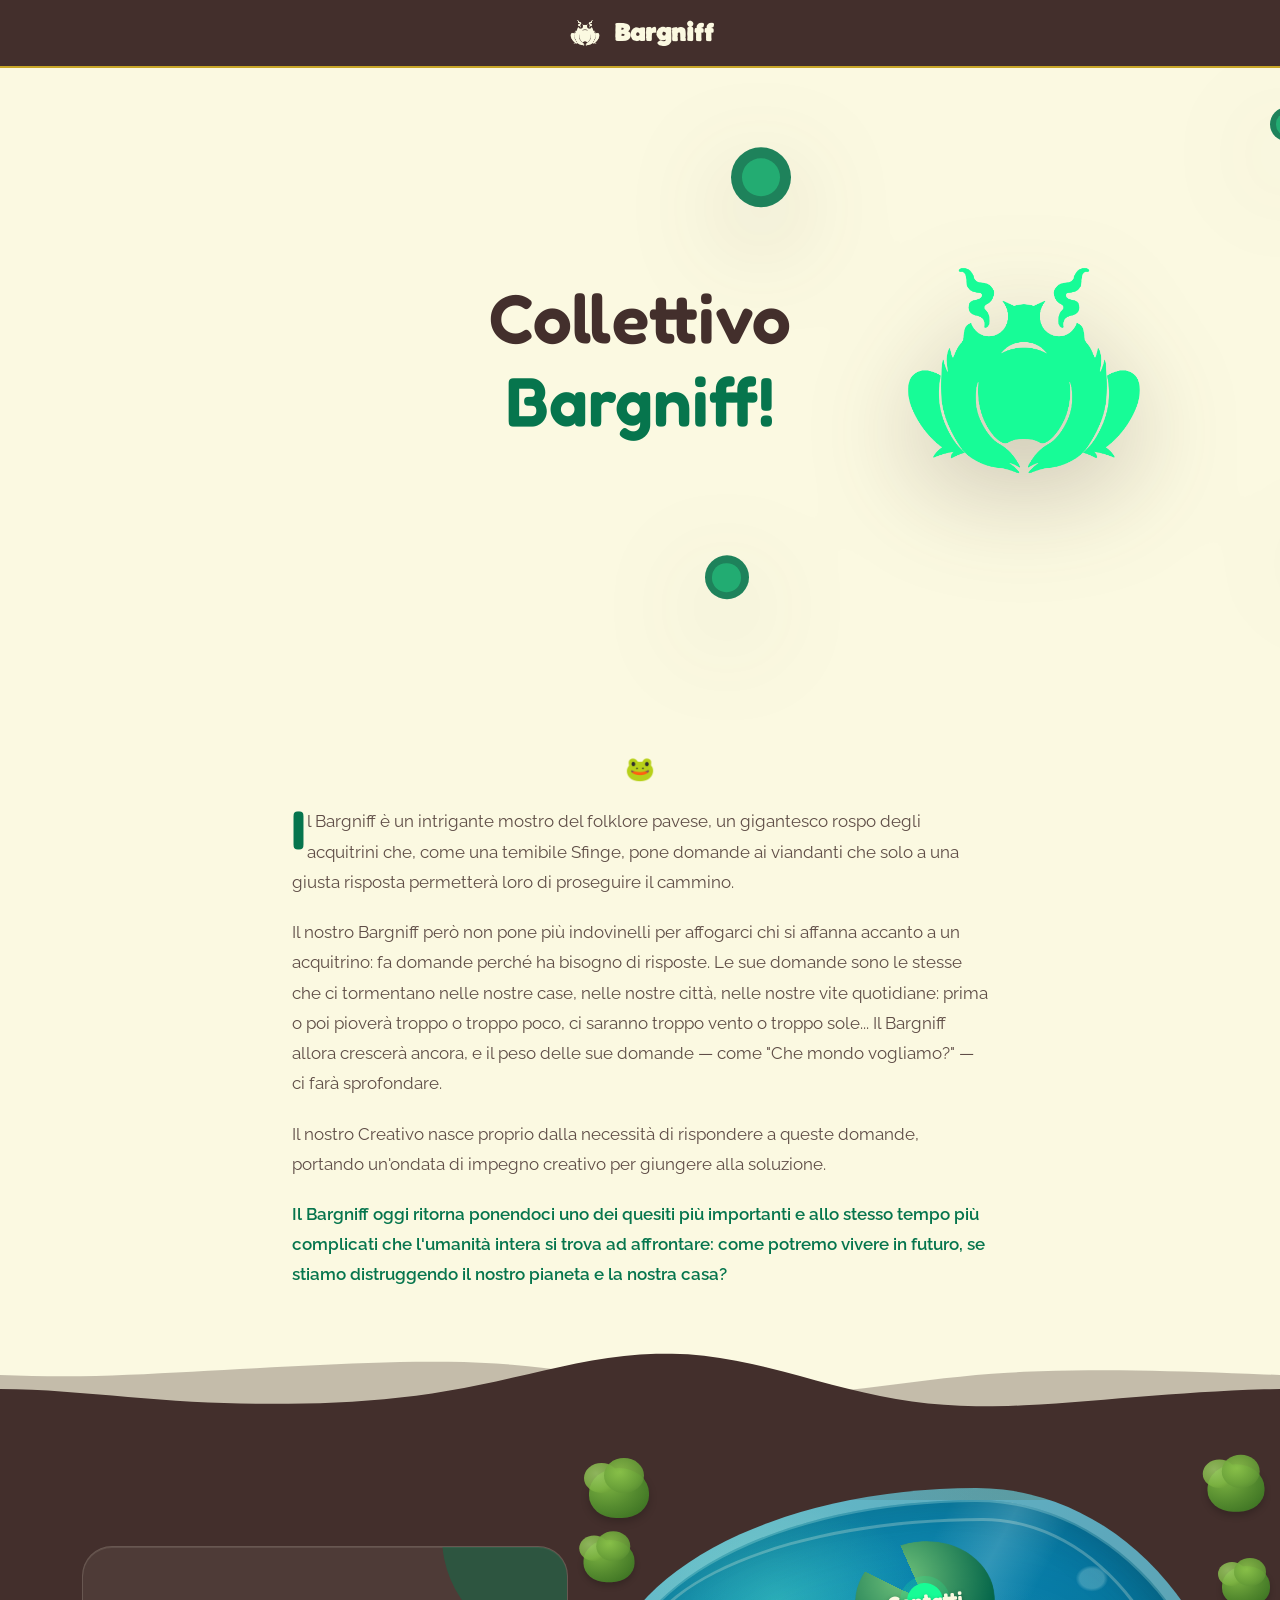
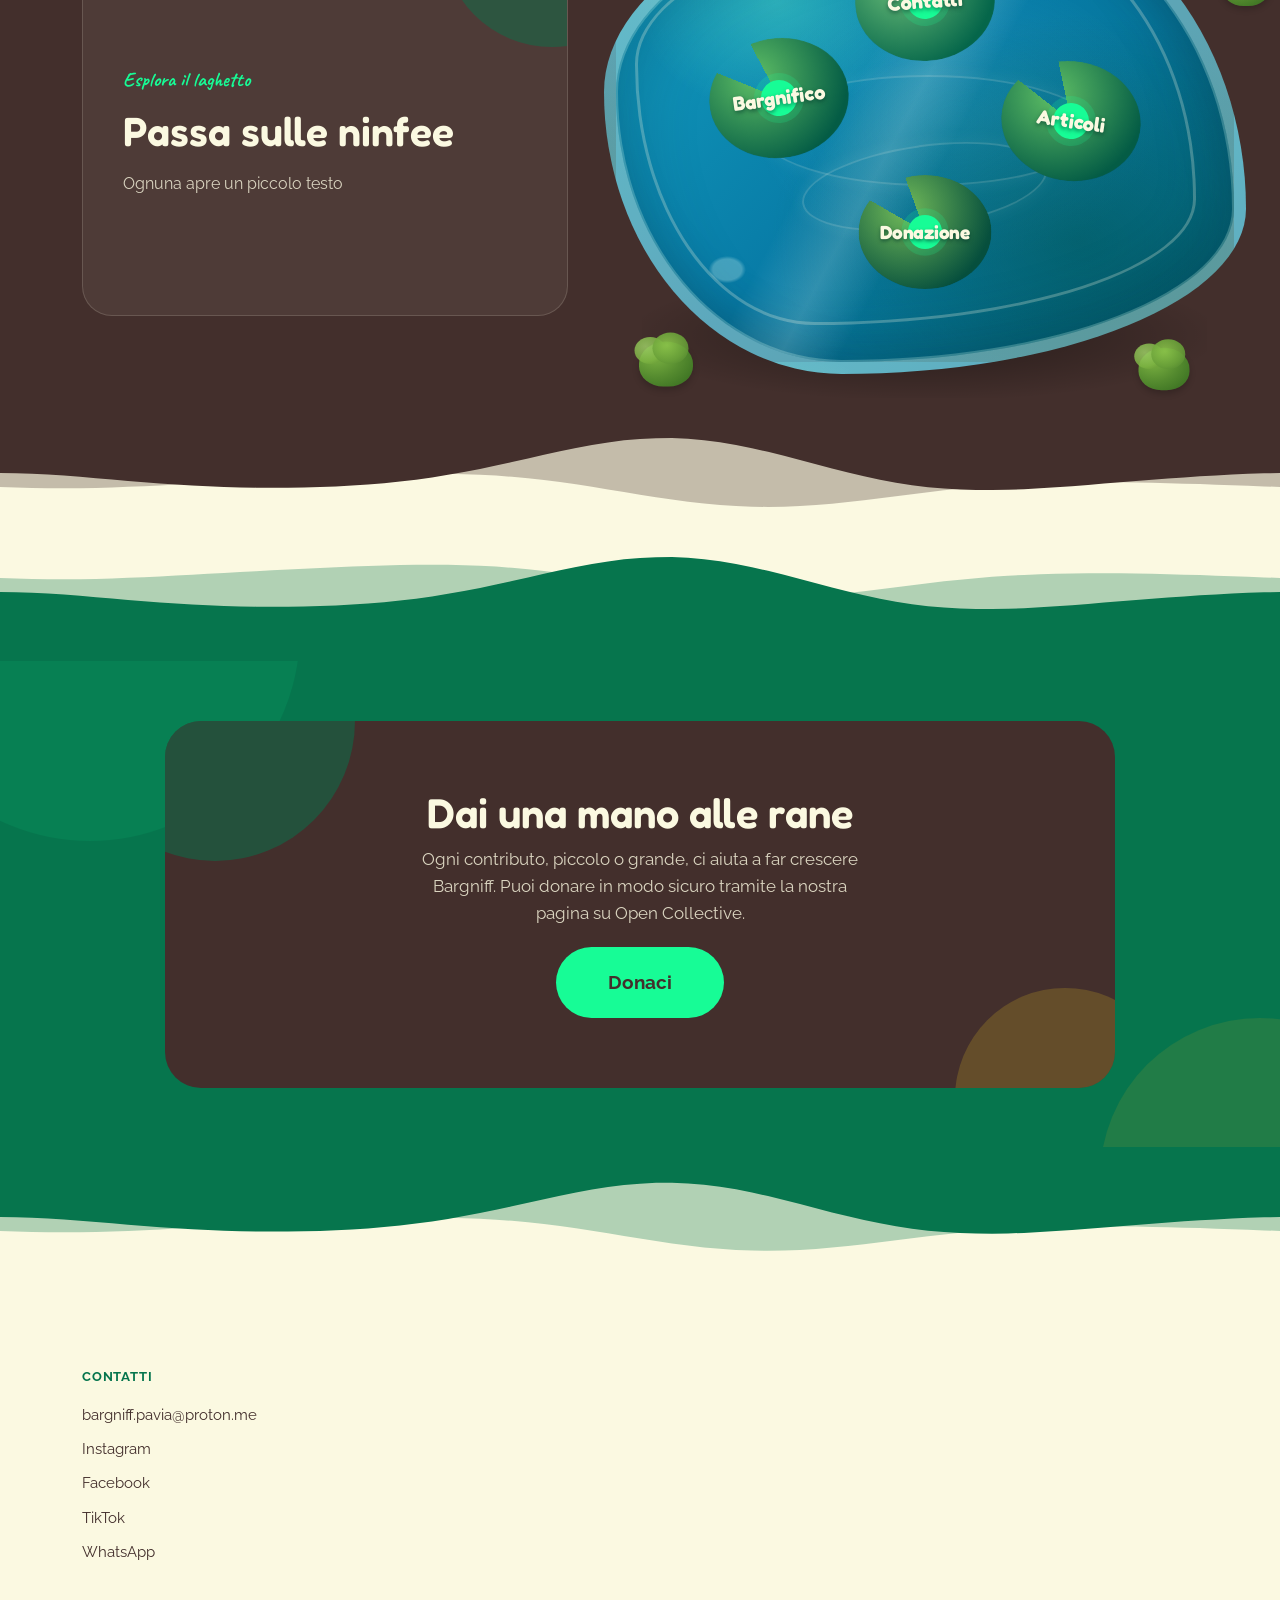
==== commit 179d4f81: "fix di bug di colori" ====
--- a/index.html
+++ b/index.html
@@ -15,6 +15,8 @@
 		     lo scuriscono da soli (tema scuro automatico) e lo fanno diventare tutto nero.
 		     Serve proprio "only light": con il solo "light" la protezione non funziona. -->
 		<meta name="color-scheme" content="light only" />
+		<!-- Chi usa l'estensione Dark Reader vede il sito con i suoi colori, non invertiti. -->
+		<meta name="darkreader-lock" />
 		<style>
 			html {
 				background: #fbf9e1;
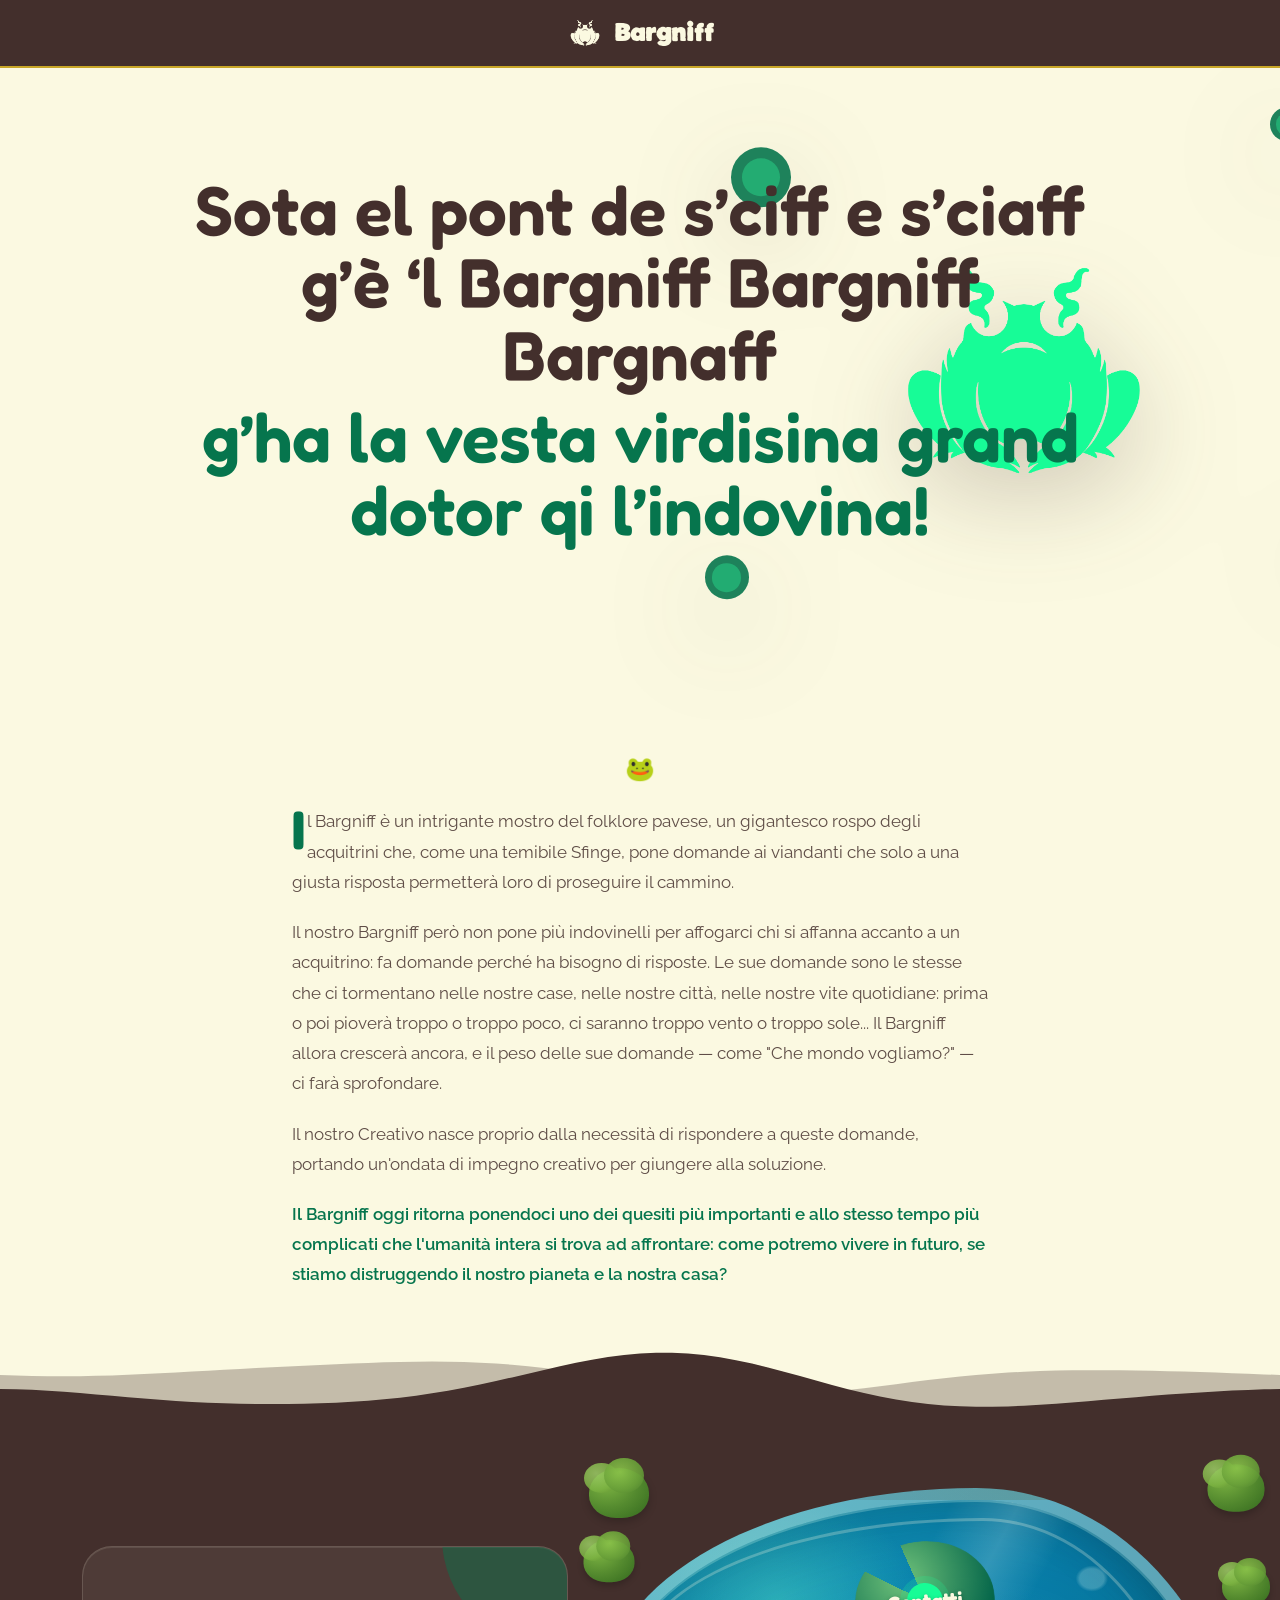
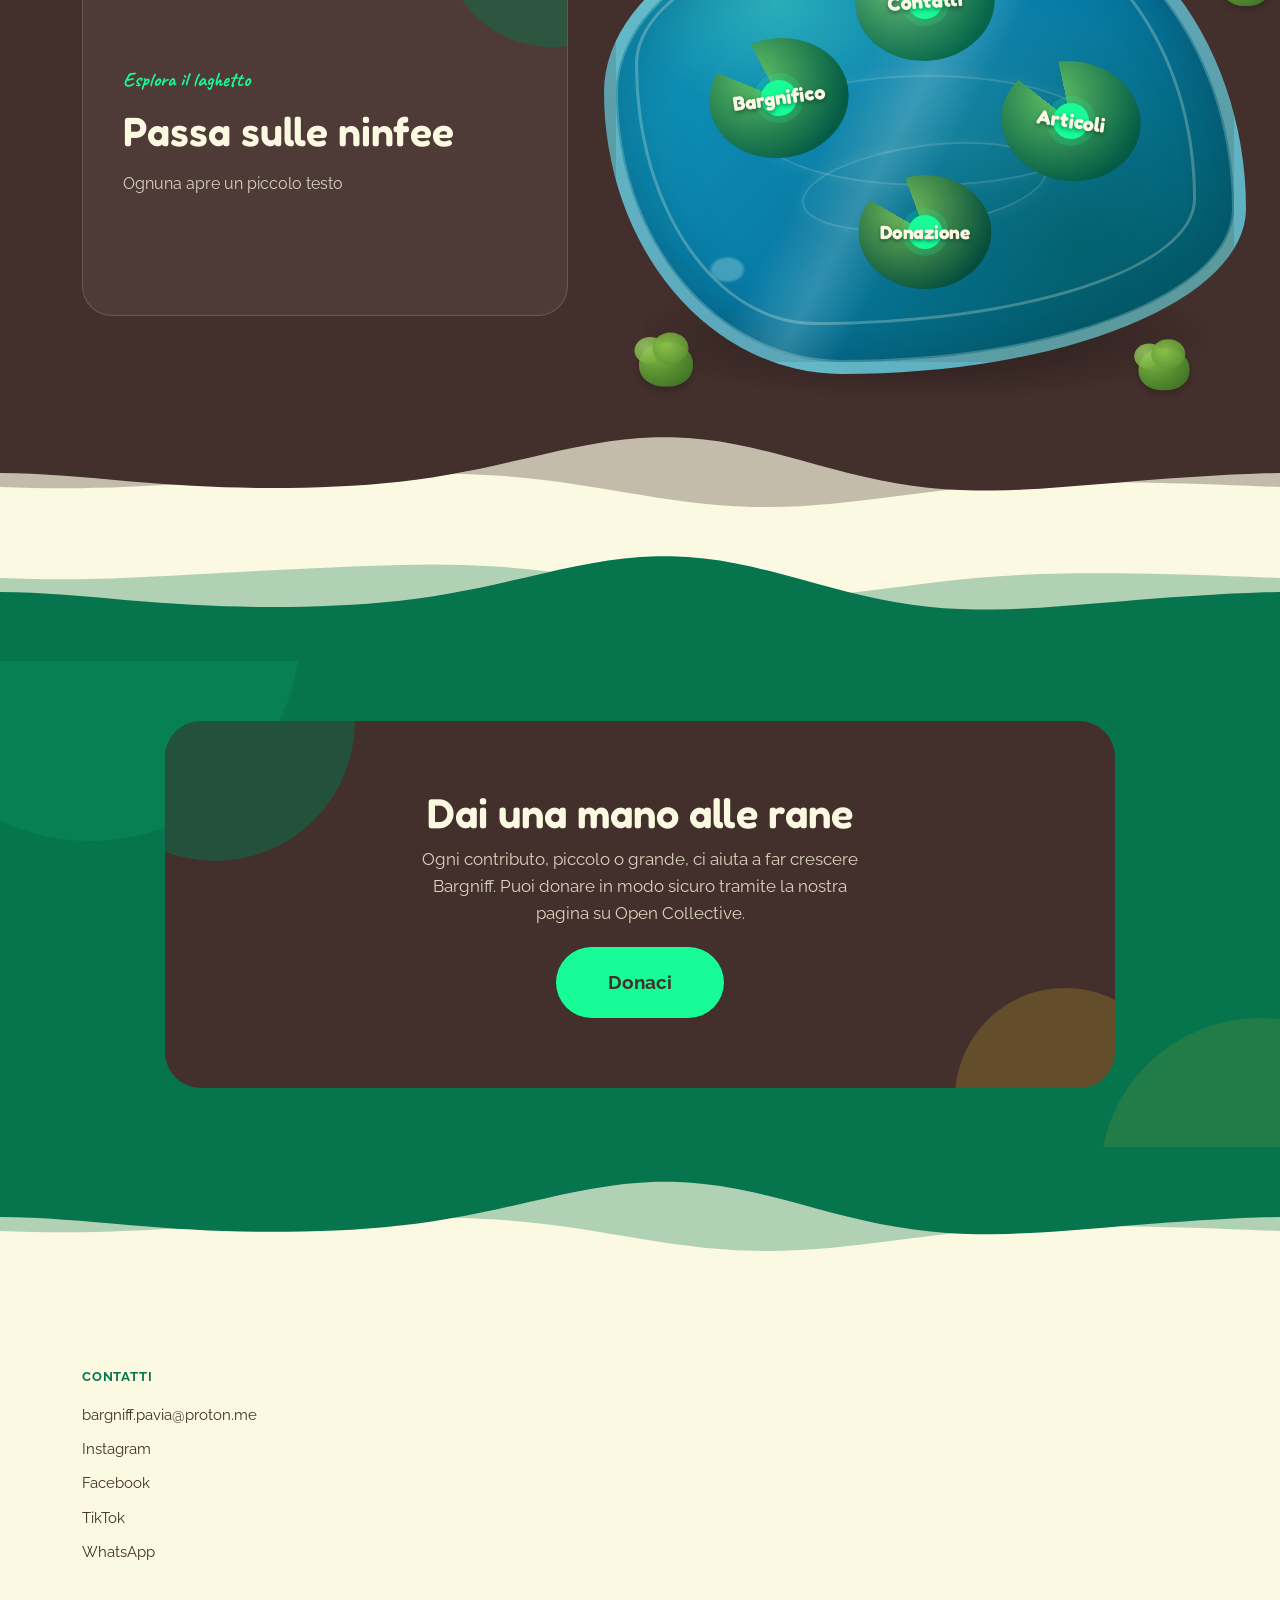
==== commit a145ec9c: "cambio di testo" ====
--- a/index.html
+++ b/index.html
@@ -66,8 +66,10 @@
 		<div class="wrap">
 			<div class="hero-copy reveal in">
 				<h1>
-					Collettivo
-					<span>Bargniff!</span>
+					Sota el pont de s’ciff e s’ciaff
+					g’è ‘l Bargniff Bargniff Bargnaff
+					<span>g’ha la vesta virdisina
+					grand dotor qi l’indovina!</span>
 				</h1>
 			</div>
 		</div>
@@ -138,7 +140,7 @@
 							data-popup="construction"
 							data-eyebrow="Bargnifico"
 							data-title="Storie che fanno acqua"
-							data-copy="Il nostro giornale? fumetto? da decidere con Rocco"
+							data-copy="Il nostro giornalino"
 						>
 							Bargnifico
 						</button>
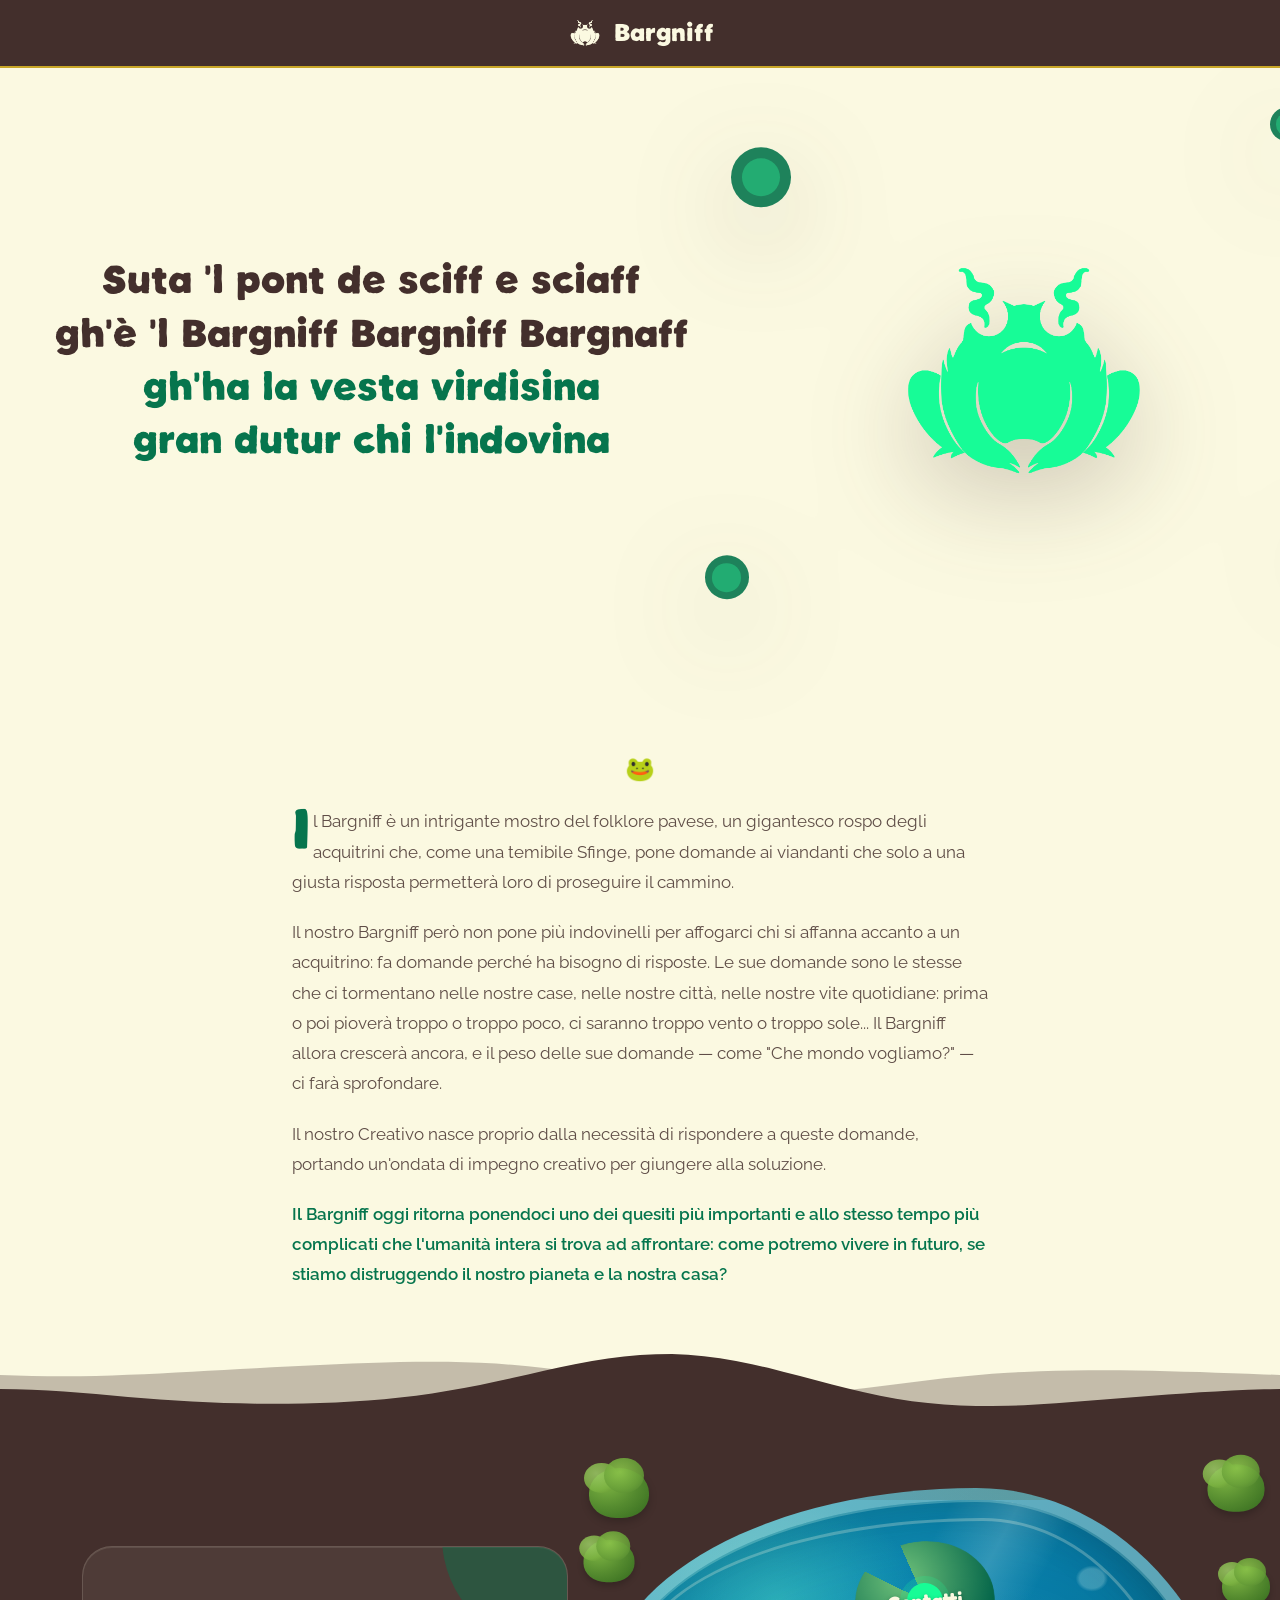
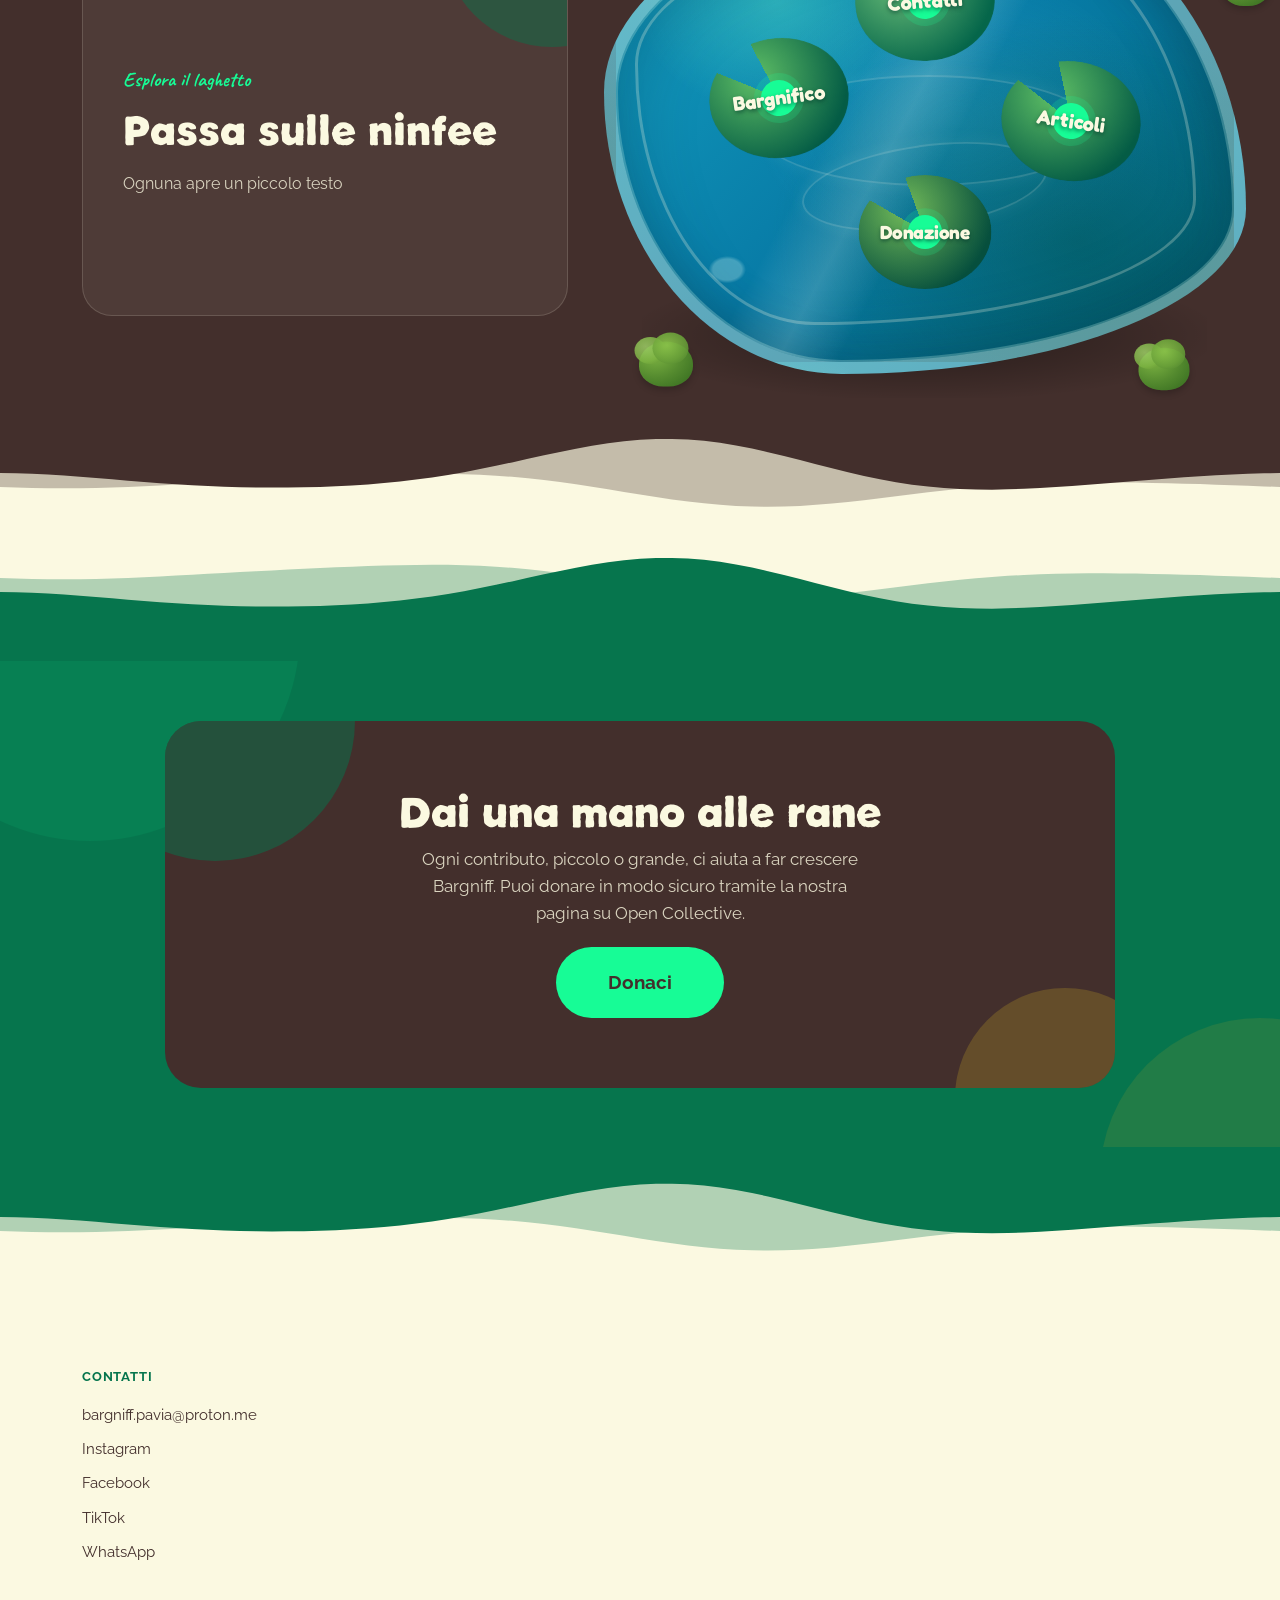
==== commit ff5ab9c0: "cambio font, piccole modifiche" ====
--- a/index.html
+++ b/index.html
@@ -15,8 +15,6 @@
 		     lo scuriscono da soli (tema scuro automatico) e lo fanno diventare tutto nero.
 		     Serve proprio "only light": con il solo "light" la protezione non funziona. -->
 		<meta name="color-scheme" content="light only" />
-		<!-- Chi usa l'estensione Dark Reader vede il sito con i suoi colori, non invertiti. -->
-		<meta name="darkreader-lock" />
 		<style>
 			html {
 				background: #fbf9e1;
@@ -30,6 +28,7 @@
 		<!-- I font principali partono subito, in parallelo al resto della pagina -->
 		<link rel="preload" href="/assets/fonts/fredoka.woff2" as="font" type="font/woff2" crossorigin />
 		<link rel="preload" href="/assets/fonts/raleway.woff2" as="font" type="font/woff2" crossorigin />
+		<link rel="preload" href="/assets/fonts/Les-Flos-Sage.otf" as="font" type="font/otf" crossorigin />
 
 		<link rel="stylesheet" href="/assets/css/fonts.css" />
 		<link rel="stylesheet" href="/assets/css/site.css" />
@@ -66,10 +65,10 @@
 		<div class="wrap">
 			<div class="hero-copy reveal in">
 				<h1>
-					Sota el pont de s’ciff e s’ciaff
-					g’è ‘l Bargniff Bargniff Bargnaff
-					<span>g’ha la vesta virdisina
-					grand dotor qi l’indovina!</span>
+					<span class="verse">Suta 'l pont de sciff e sciaff</span>
+					<span class="verse">gh'è 'l Bargniff Bargniff Bargnaff</span>
+					<span class="verse verse--green">gh'ha la vesta virdisina</span>
+					<span class="verse verse--green">gran dutur chi l'indovina</span>
 				</h1>
 			</div>
 		</div>
@@ -140,7 +139,7 @@
 							data-popup="construction"
 							data-eyebrow="Bargnifico"
 							data-title="Storie che fanno acqua"
-							data-copy="Il nostro giornalino"
+							data-copy="Il nostro giornale? fumetto? da decidere con Rocco"
 						>
 							Bargnifico
 						</button>
@@ -195,7 +194,11 @@
 	<section class="why section-pad" id="articoli" hidden>
 		<div class="wrap">
 			<h2 class="insta-title">Articoli</h2>
-			<div class="why-grid" id="articles-grid"></div>
+			<div class="scroller" id="articles-scroller">
+				<button type="button" class="scroller-arrow scroller-arrow--prev" aria-label="Articoli precedenti" hidden>←</button>
+				<div class="why-grid" id="articles-grid"></div>
+				<button type="button" class="scroller-arrow scroller-arrow--next" aria-label="Articoli successivi" hidden>→</button>
+			</div>
 			<p class="insta-follow" id="articles-all" hidden>
 				<a href="/articoli">Tutti gli articoli →</a>
 			</p>
--- a/assets/css/fonts.css
+++ b/assets/css/fonts.css
@@ -28,11 +28,15 @@
 	font-display: swap;
 }
 
-/* Font del logo */
+/* Font dei titoli e del logo */
 
+/* Font dei titoli. Ha un solo peso (Regular): dichiararlo valido per tutti i pesi evita che il
+   browser lo "ingrassi" da solo quando un titolo è in grassetto. */
 @font-face {
 	font-family: "Les Flos Sage";
 	src: url("../fonts/Les-Flos-Sage.otf") format("opentype");
+	font-weight: 100 900;
+	font-style: normal;
 	font-display: swap;
 }
 
--- a/assets/css/site.css
+++ b/assets/css/site.css
@@ -2,6 +2,7 @@
 
 :root {
 	color-scheme: only light;
+	--font-title: "Les Flos Sage", "Fredoka", sans-serif; /* font dei titoli */
 	--brown: #432f2c;
 	--gold: #c8a627;
 	--cream: #fbf9e1;
@@ -40,7 +41,7 @@
 h1,
 h2,
 h3 {
-	font-family: "Fredoka", sans-serif;
+	font-family: var(--font-title);
 	font-weight: 600;
 	line-height: 1.05;
 }
@@ -128,7 +129,10 @@
 }
 
 .hero .wrap {
-	max-width: 100%;
+	/* il testo sta nella metà sinistra, così non finisce mai sopra la rana a destra */
+	width: 58%;
+	max-width: none;
+	margin: 0;
 	padding: 0 40px;
 }
 
@@ -140,16 +144,26 @@
 }
 
 .hero-copy h1 {
-	max-width: 900px;
+	max-width: 760px;
 	margin: 0 auto;
-	font-size: clamp(2.6rem, 5.4vw, 4.6rem);
 	color: var(--brown);
+	font-size: clamp(1.7rem, 3vw, 2.8rem);
+	line-height: 1.18;
 	text-align: center;
-}
-
-.hero-copy h1 span {
+	text-wrap: balance;
+}
+
+/* i quattro versi della filastrocca */
+.hero-copy h1 .verse {
 	display: block;
-	margin-top: 10px;
+	margin-top: 8px;
+}
+
+.hero-copy h1 .verse:first-child {
+	margin-top: 0;
+}
+
+.hero-copy h1 .verse--green {
 	color: var(--forest);
 }
 
@@ -725,7 +739,7 @@
 	margin-right: 2px;
 	float: left;
 	color: var(--forest);
-	font-family: "Fredoka", sans-serif;
+	font-family: var(--font-title);
 	font-size: 3.4rem;
 	font-weight: 700;
 	line-height: 0.85;
@@ -830,6 +844,70 @@
 	margin-top: 14px;
 	color: var(--forest);
 	font-weight: 700;
+}
+
+/* articoli: sugli schermi stretti si scorrono di lato (o con le frecce) invece che in verticale */
+
+.scroller {
+	position: relative;
+}
+
+.scroller-arrow {
+	display: none;
+}
+
+@media (max-width: 920px) {
+	.why-grid {
+		display: flex;
+		gap: 16px;
+		padding: 12px 4px 26px;
+		overflow-x: auto;
+		overscroll-behavior-x: contain;
+		scroll-snap-type: x mandatory;
+		scrollbar-width: none;
+		-webkit-overflow-scrolling: touch;
+	}
+
+	.why-grid::-webkit-scrollbar {
+		display: none;
+	}
+
+	.why-grid .why-card {
+		flex: 0 0 min(82%, 340px);
+		scroll-snap-align: center;
+	}
+
+	.scroller-arrow {
+		position: absolute;
+		top: 50%;
+		z-index: 3;
+		display: flex;
+		align-items: center;
+		justify-content: center;
+		width: 44px;
+		height: 44px;
+		margin-top: -22px;
+		background: var(--forest);
+		border: 2px solid var(--cream);
+		border-radius: 50%;
+		box-shadow: 0 8px 18px -8px rgba(67, 47, 44, 0.6);
+		color: var(--cream);
+		font-size: 1.3rem;
+		line-height: 1;
+		cursor: pointer;
+	}
+
+	.scroller-arrow[hidden] {
+		display: none;
+	}
+
+	.scroller-arrow--prev {
+		left: -4px;
+	}
+
+	.scroller-arrow--next {
+		right: -4px;
+	}
 }
 
 /* sezione donazione (verde) */
@@ -1281,6 +1359,39 @@
 	}
 }
 
+/* schermi stretti: il testo sta sopra e il laghetto con la rana sotto, senza sovrapporsi */
+
+@media (max-width: 900px) {
+	.hero {
+		flex-direction: column;
+		justify-content: center;
+		gap: 28px;
+		min-height: auto;
+		padding: 112px 0 64px;
+	}
+
+	.hero .wrap {
+		order: 1;
+		width: 100%;
+		padding: 0 22px;
+	}
+
+	.hero-copy h1 {
+		font-size: clamp(1.6rem, 6.4vw, 2.6rem);
+	}
+
+	.pond {
+		position: relative;
+		top: auto;
+		right: auto;
+		order: 2;
+		width: min(74vw, 380px);
+		margin: 0 auto;
+		transform: none;
+		opacity: 1;
+	}
+}
+
 /* responsive */
 
 @media (max-width: 920px) {
@@ -1291,9 +1402,6 @@
 		width: 105%;
 		max-width: 850px;
 	}
-	.why-grid {
-		grid-template-columns: 1fr;
-	}
 	.foot-top {
 		grid-template-columns: 1fr;
 		gap: 34px;
@@ -1304,24 +1412,6 @@
 	.nav {
 		padding: 12px 20px;
 	}
-	.hero {
-		padding-top: 188px;
-	}
-	.hero .wrap {
-		padding: 0 20px;
-	}
-	.hero-copy h1 {
-		font-size: clamp(2.8rem, 12vw, 6rem);
-	}
-
-	.pond {
-		width: 82vw;
-		top: auto;
-		bottom: -6%;
-		transform: none;
-		opacity: 0.9;
-	}
-
 	.wave {
 		height: 90px;
 	}
@@ -1344,38 +1434,48 @@
 	.bush-5 {
 		right: -14px;
 	}
+	/* laghetto più alto, così ci stanno quattro ninfee con le scritte ben leggibili */
 	.mission-pond {
-		aspect-ratio: 1.25/1;
-	}
+		aspect-ratio: 1 / 1;
+	}
+
 	.water-lily {
-		width: 105px;
-		height: 88px;
-	}
+		width: 118px;
+		height: 100px;
+	}
+
 	.water-lily button {
-		padding: 0 17px;
-		font-size: 0.85rem;
+		padding: 0 6px;
+		font-size: 1.08rem;
+		letter-spacing: 0;
+		white-space: nowrap;
 	}
 
 	.lily-one {
-		left: 5%;
-		top: 25%;
+		left: 4%;
+		top: 31%;
 	}
 
 	.lily-two {
-		right: 5%;
-		top: 30%;
+		right: 4%;
+		top: 37%;
 	}
 
 	.lily-donation {
 		left: 50%;
-		bottom: 3%;
-		transform: translateX(-50%) scale(0.78) rotate(-5deg);
+		bottom: 2%;
+		transform: translateX(-50%) rotate(-5deg);
 	}
 
 	.lily-contacts {
 		left: 50%;
-		top: 3%;
-		transform: translateX(-50%) scale(0.78) rotate(-4deg);
+		top: 2%;
+		transform: translateX(-50%) rotate(-4deg);
+	}
+
+	.lily-donation:hover,
+	.lily-donation:focus-within {
+		transform: translateX(-50%) scale(1.06) rotate(0);
 	}
 
 	.donation-content-wrap {
@@ -1396,6 +1496,27 @@
 	}
 	.legend-text p:first-child::first-letter {
 		font-size: 2.6rem;
+	}
+}
+
+/* telefoni molto piccoli: ninfee un po' più compatte per non toccarsi */
+
+@media (max-width: 340px) {
+	.water-lily {
+		width: 106px;
+		height: 90px;
+	}
+
+	.water-lily button {
+		font-size: 1.02rem;
+	}
+
+	.lily-one {
+		left: 2%;
+	}
+
+	.lily-two {
+		right: 2%;
 	}
 }
 
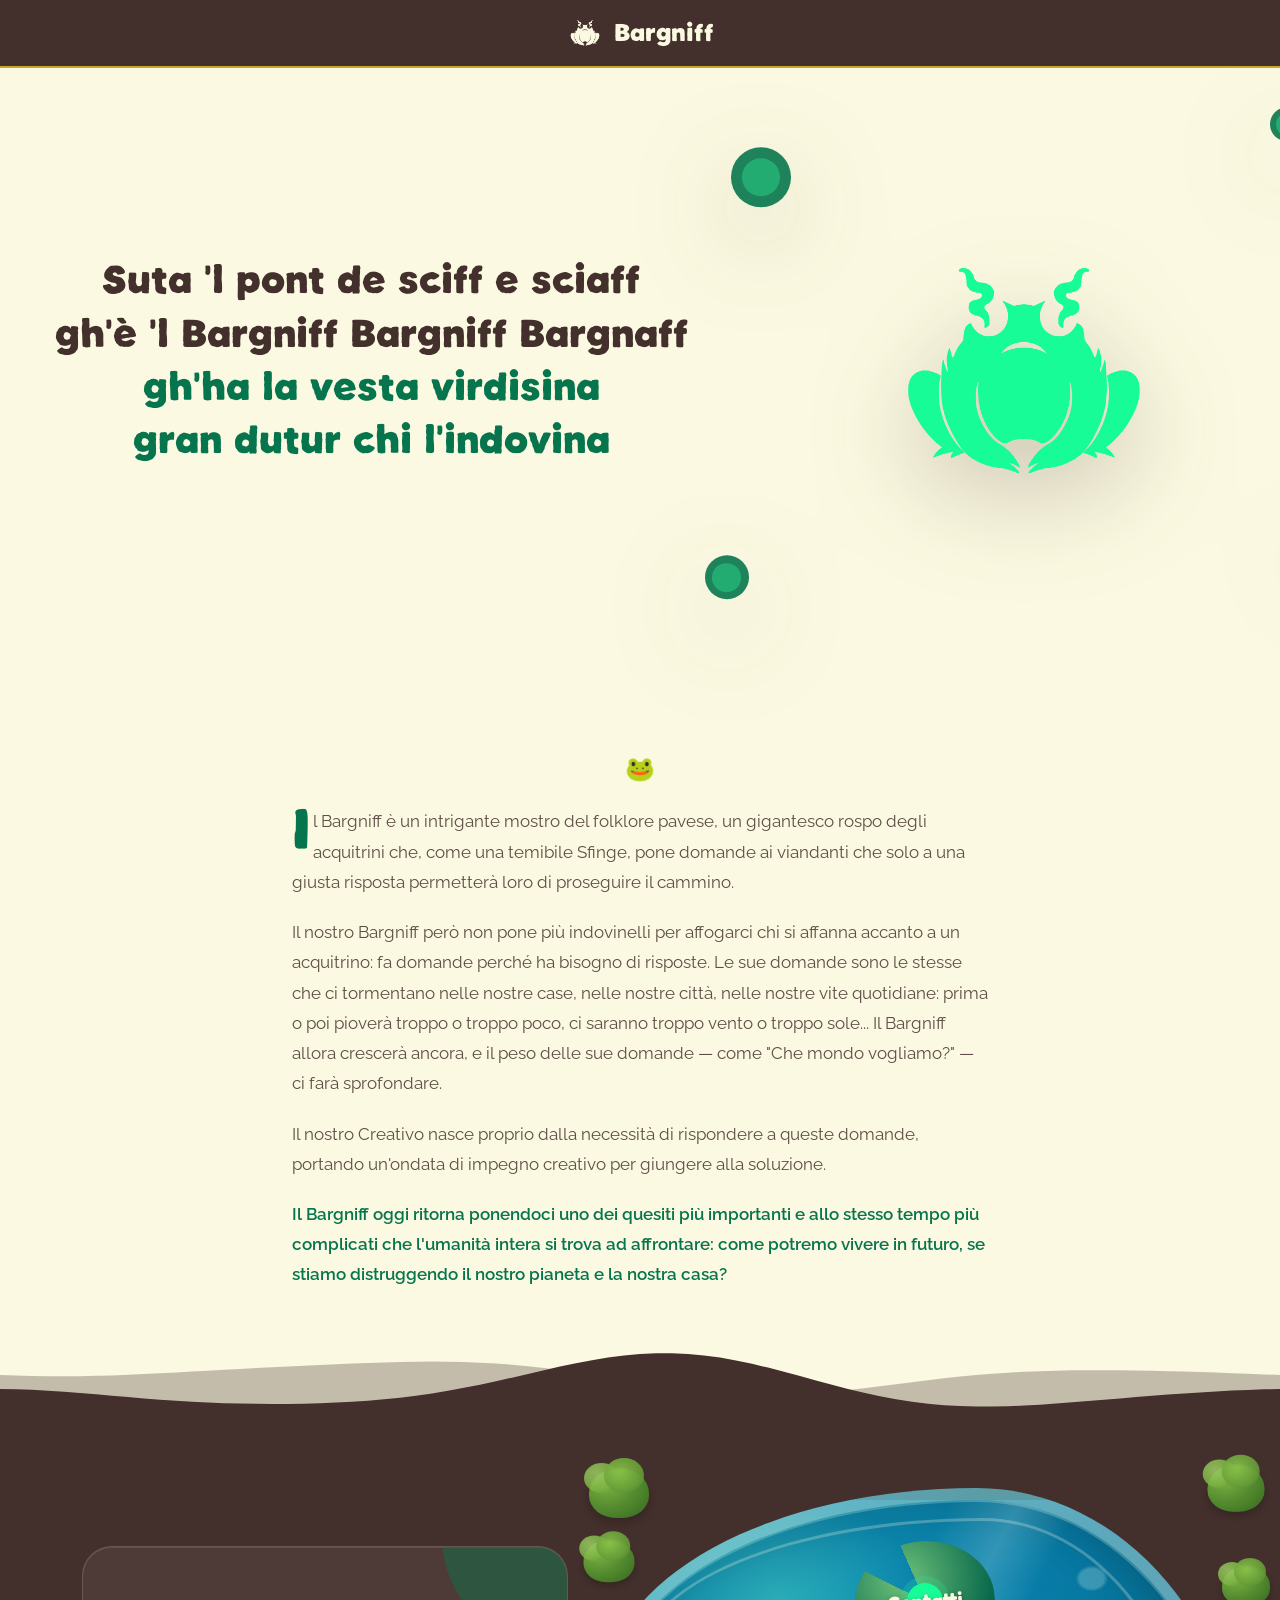
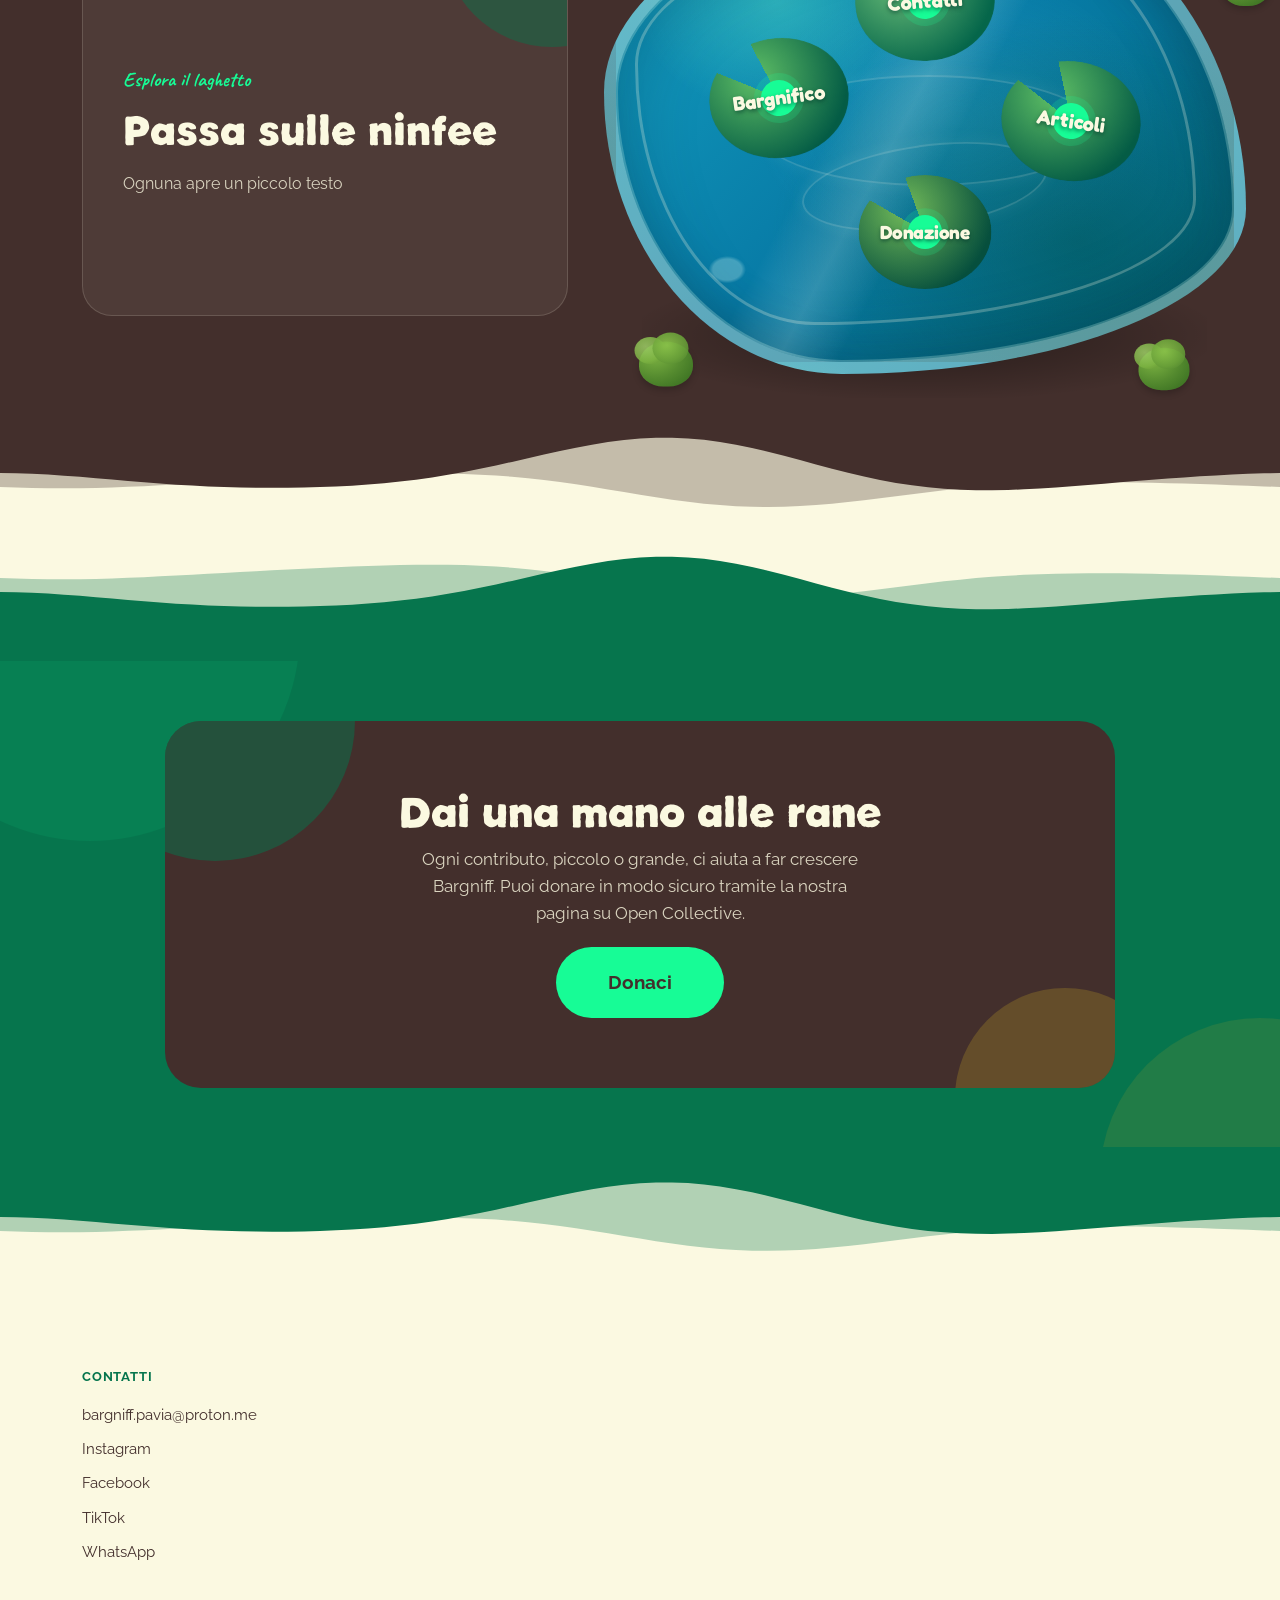
==== commit 98449ea3: "Aggiorna insta e cambio di alcuni testi" ====
--- a/index.html
+++ b/index.html
@@ -139,7 +139,7 @@
 							data-popup="construction"
 							data-eyebrow="Bargnifico"
 							data-title="Storie che fanno acqua"
-							data-copy="Il nostro giornale? fumetto? da decidere con Rocco"
+							data-copy="Il nostro giornalino! (under construction)"
 						>
 							Bargnifico
 						</button>
@@ -212,7 +212,7 @@
 
 			<div class="insta-grid" id="instagram-grid"></div>
 			<p class="insta-follow">
-				<a href="https://www.instagram.com/bargniff.pavia" target="_blank" rel="noopener noreferrer">Seguici su Instagram →</a>
+				<a href="https://www.instagram.com/bargniff.creativo" target="_blank" rel="noopener noreferrer">Seguici su Instagram →</a>
 			</p>
 		</div>
 	</section>
@@ -254,7 +254,7 @@
 				<h4>Contatti</h4>
 				<ul>
 					<li><a href="mailto:bargniff.pavia@proton.me">bargniff.pavia@proton.me</a></li>
-					<li><a href="https://www.instagram.com/bargniff.pavia" target="_blank" rel="noopener noreferrer">Instagram</a></li>
+					<li><a href="https://www.instagram.com/creativo.bargniff" target="_blank" rel="noopener noreferrer">Instagram</a></li>
 					<li><a href="https://www.facebook.com/share/19WugfELYb/" target="_blank" rel="noopener noreferrer">Facebook</a></li>
 					<li><a href="https://www.tiktok.com/@bargniff.pavia" target="_blank" rel="noopener noreferrer">TikTok</a></li>
 					<li><a href="https://chat.whatsapp.com/KY21HeIzXCrIF0GukNIXD5" target="_blank" rel="noopener noreferrer">WhatsApp</a></li>
